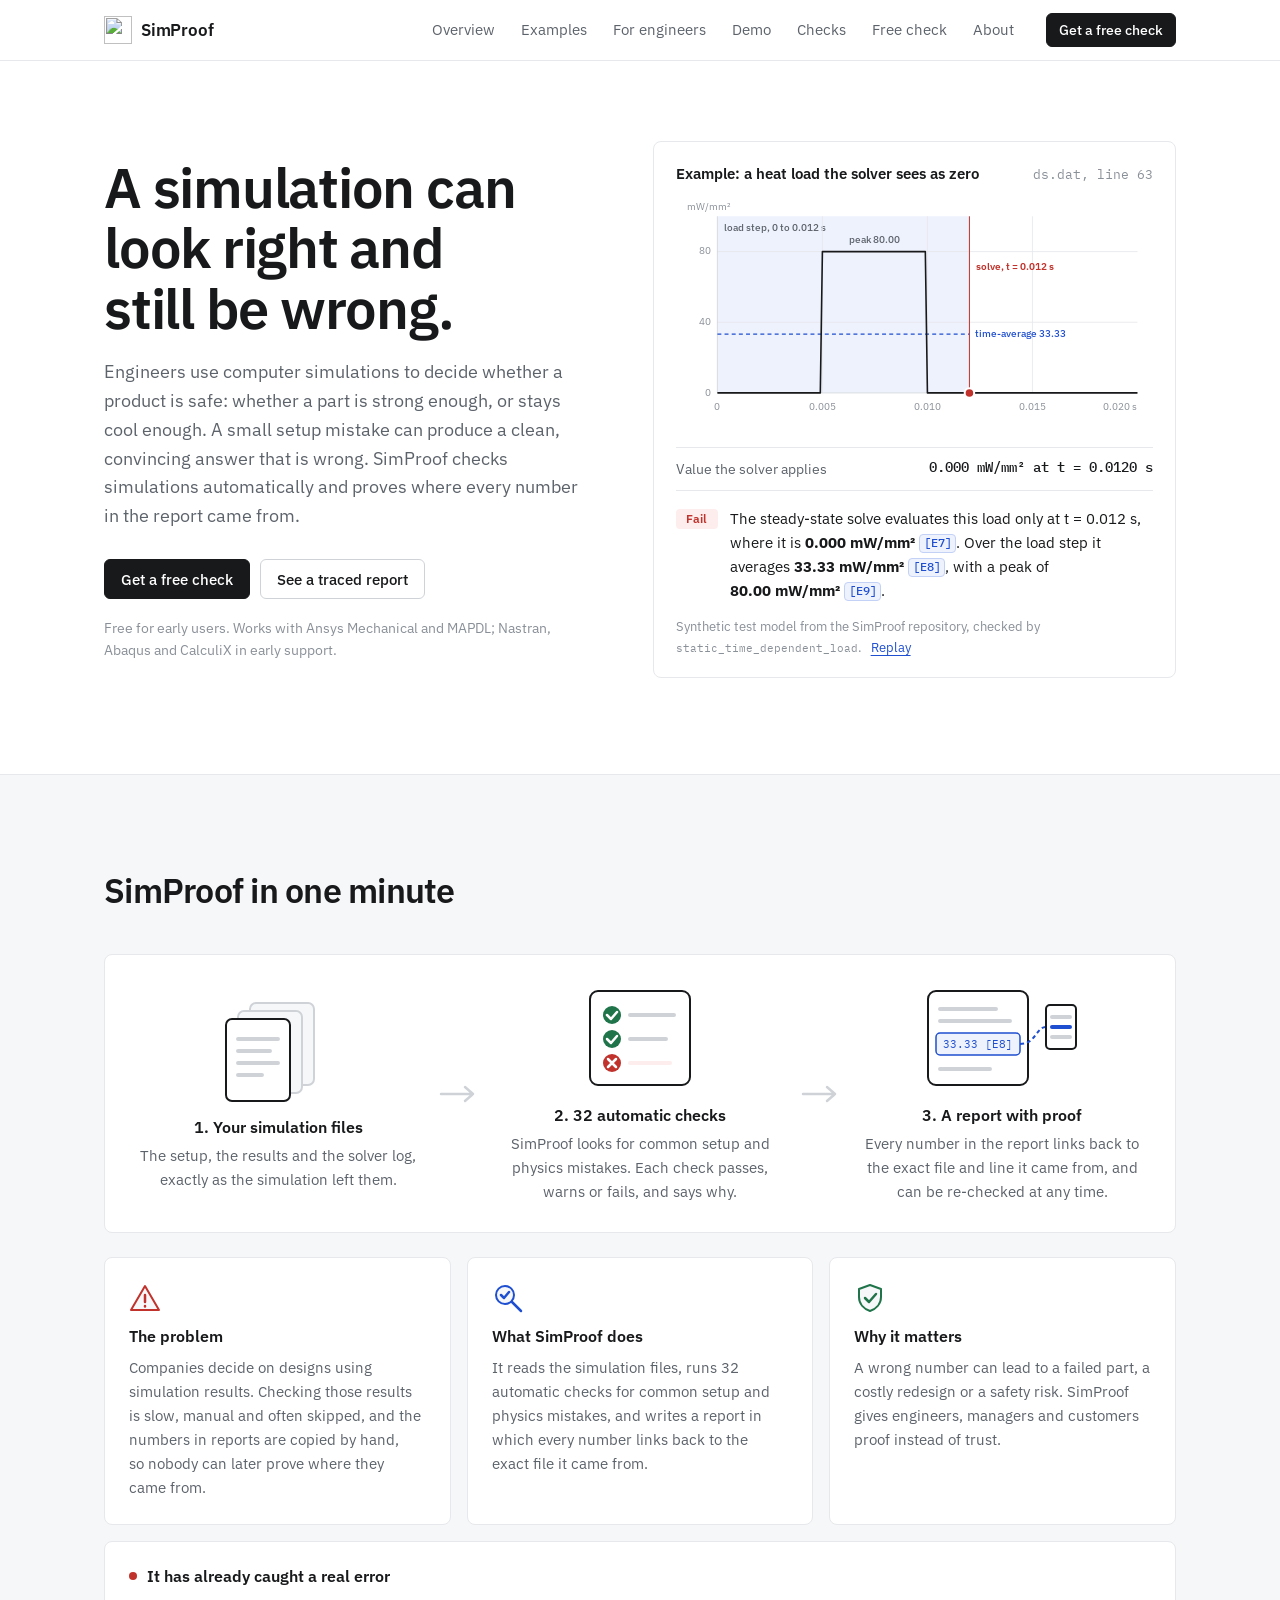
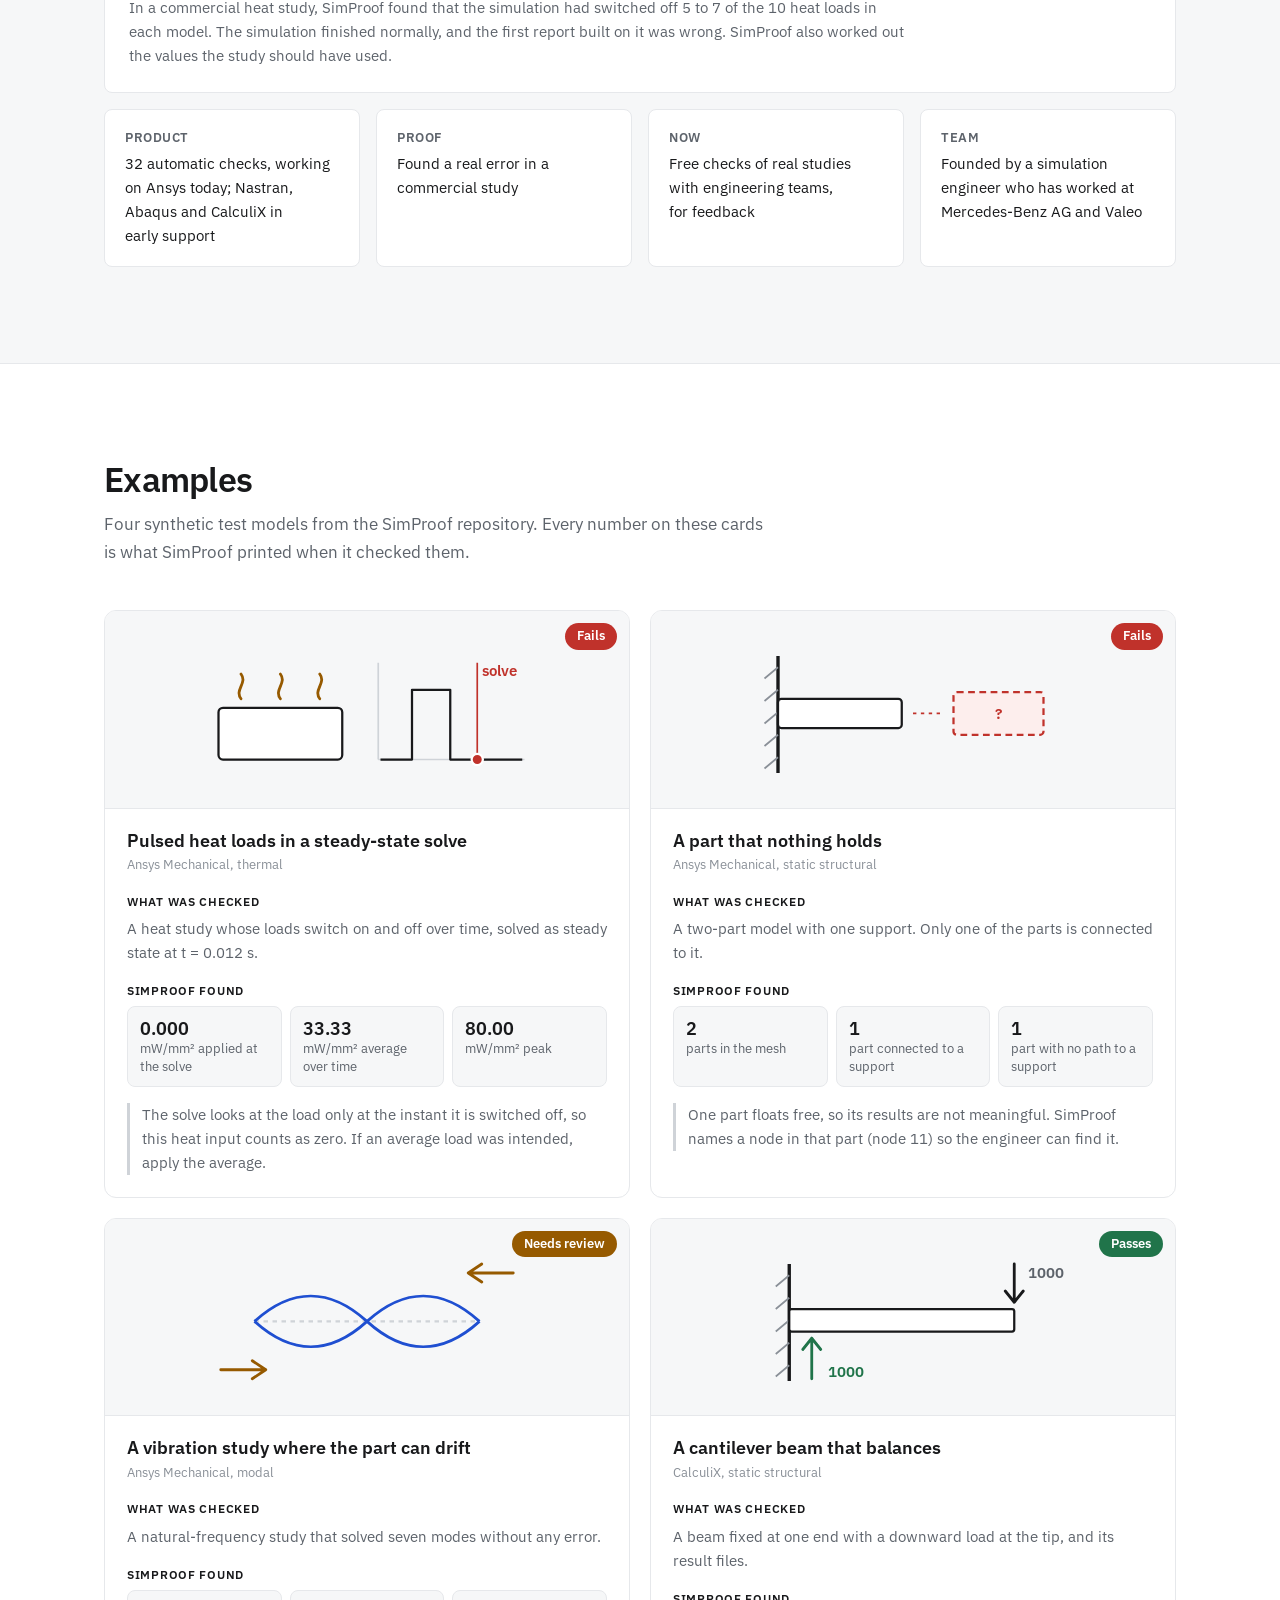
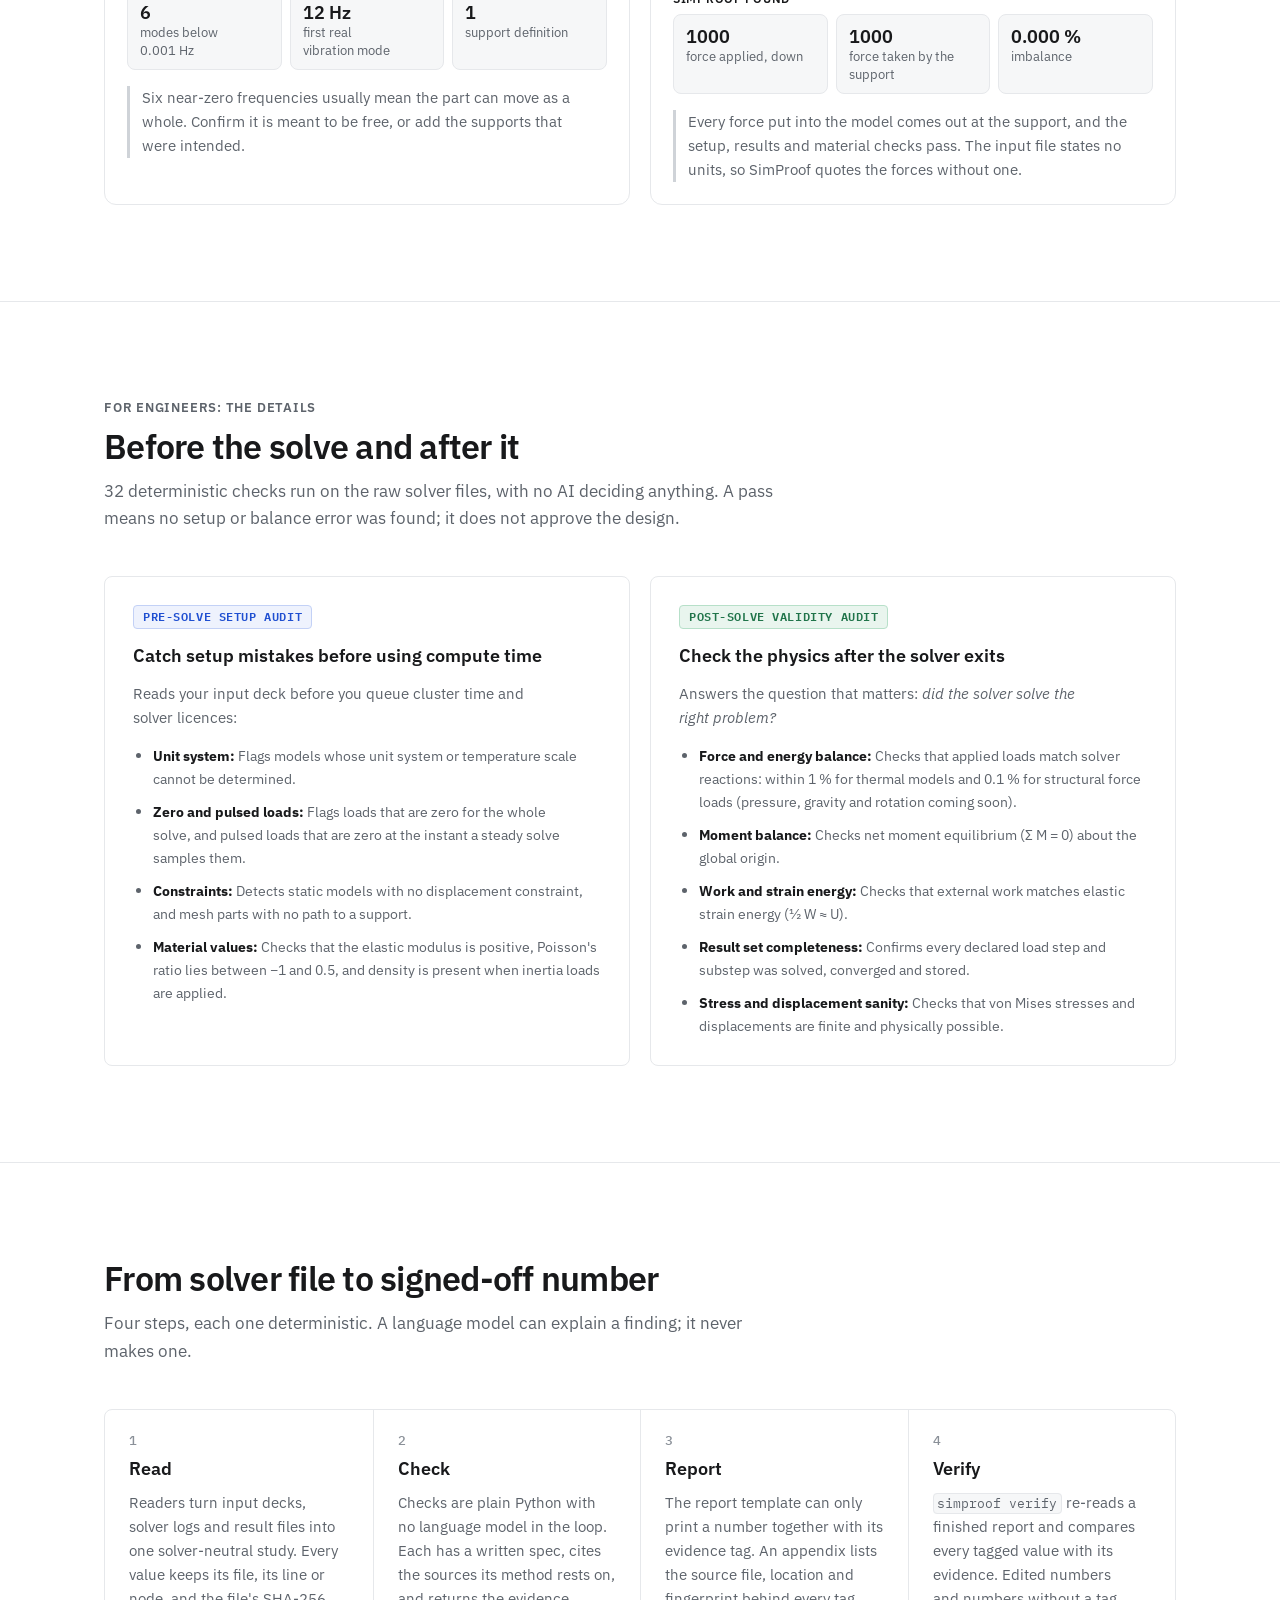
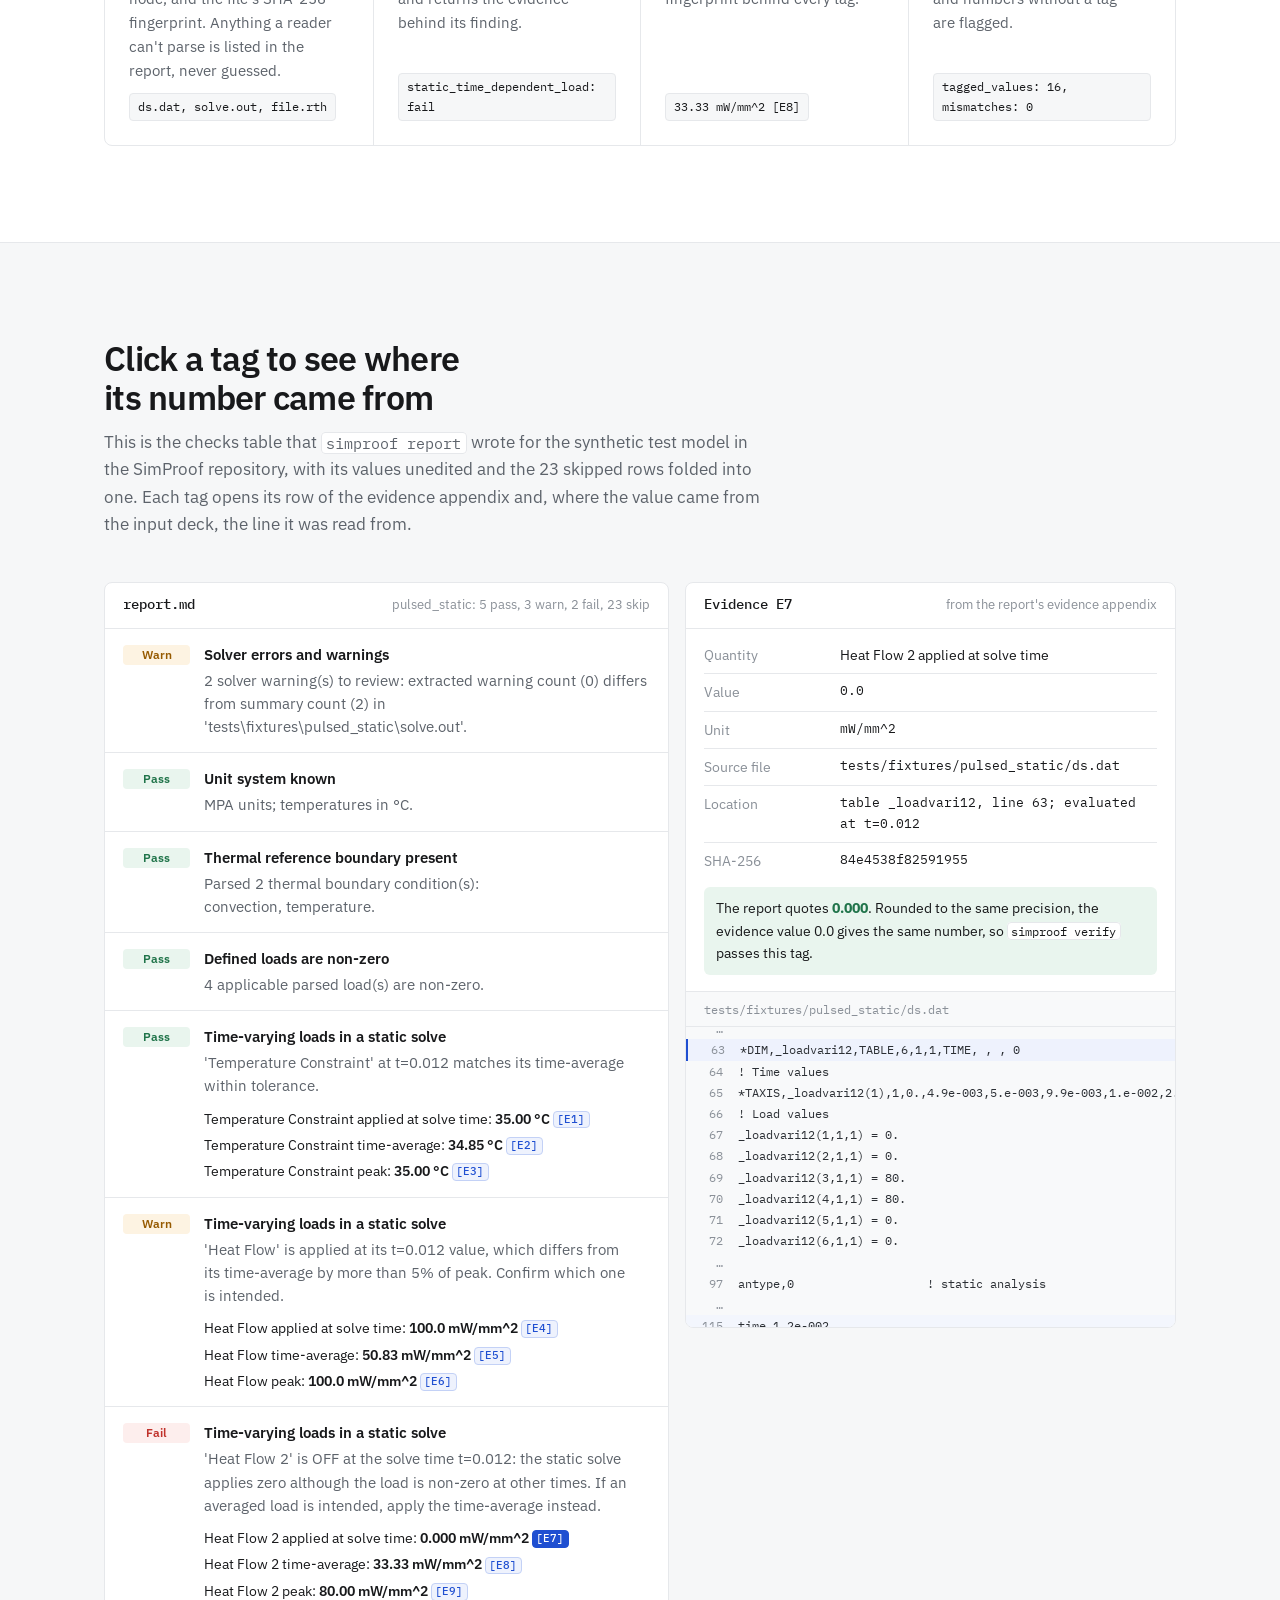
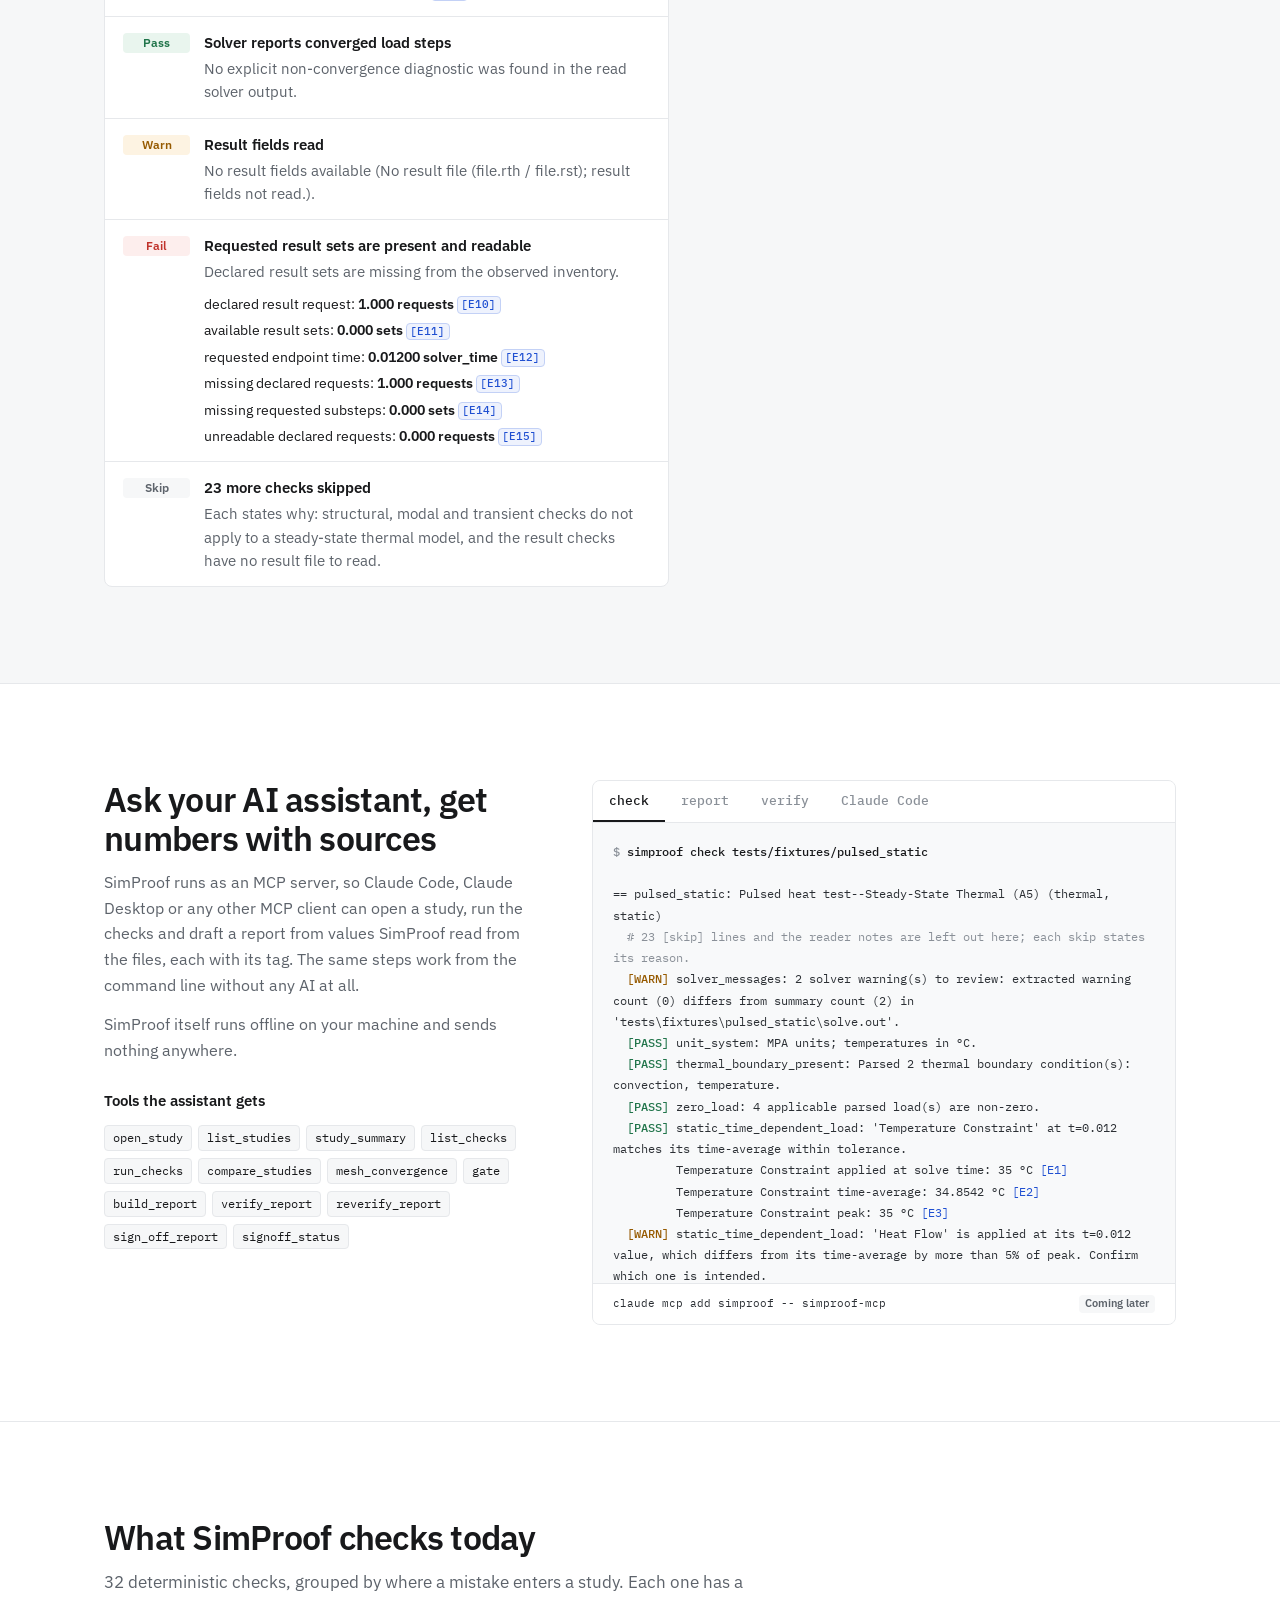
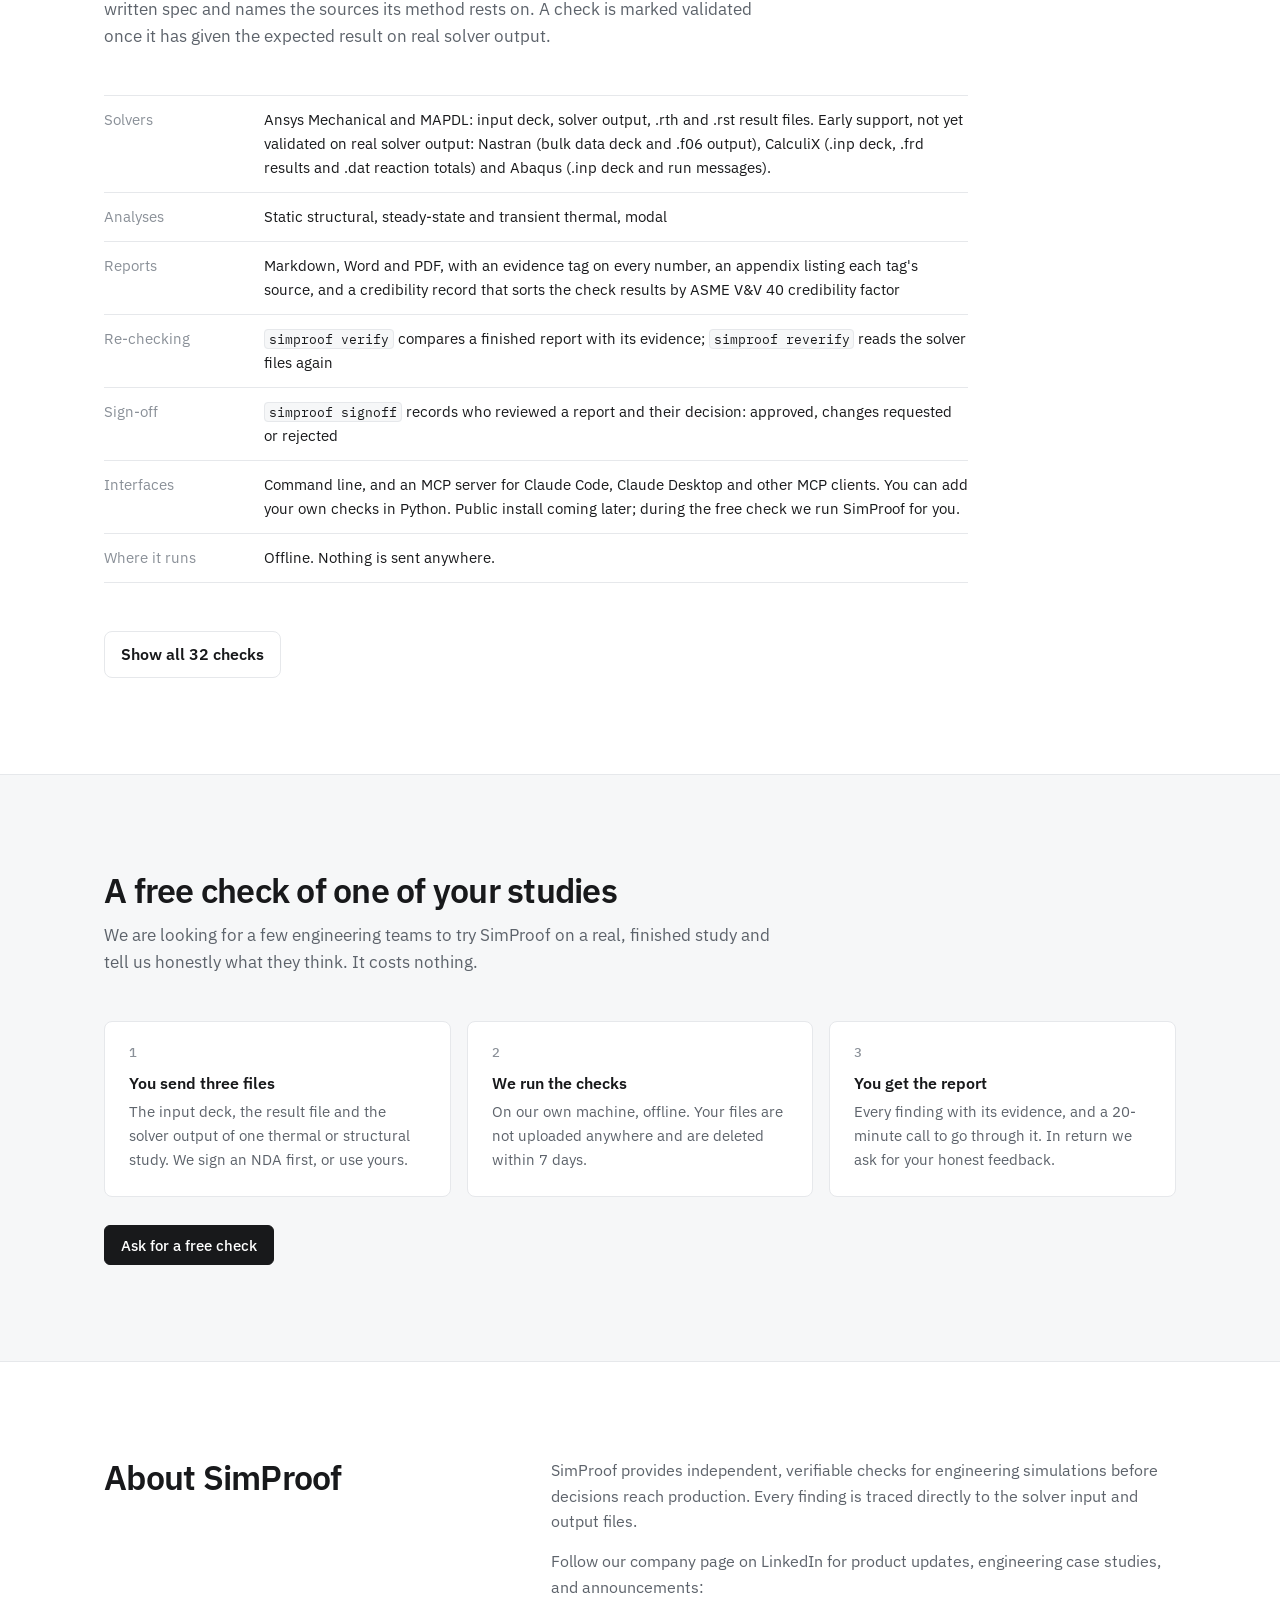
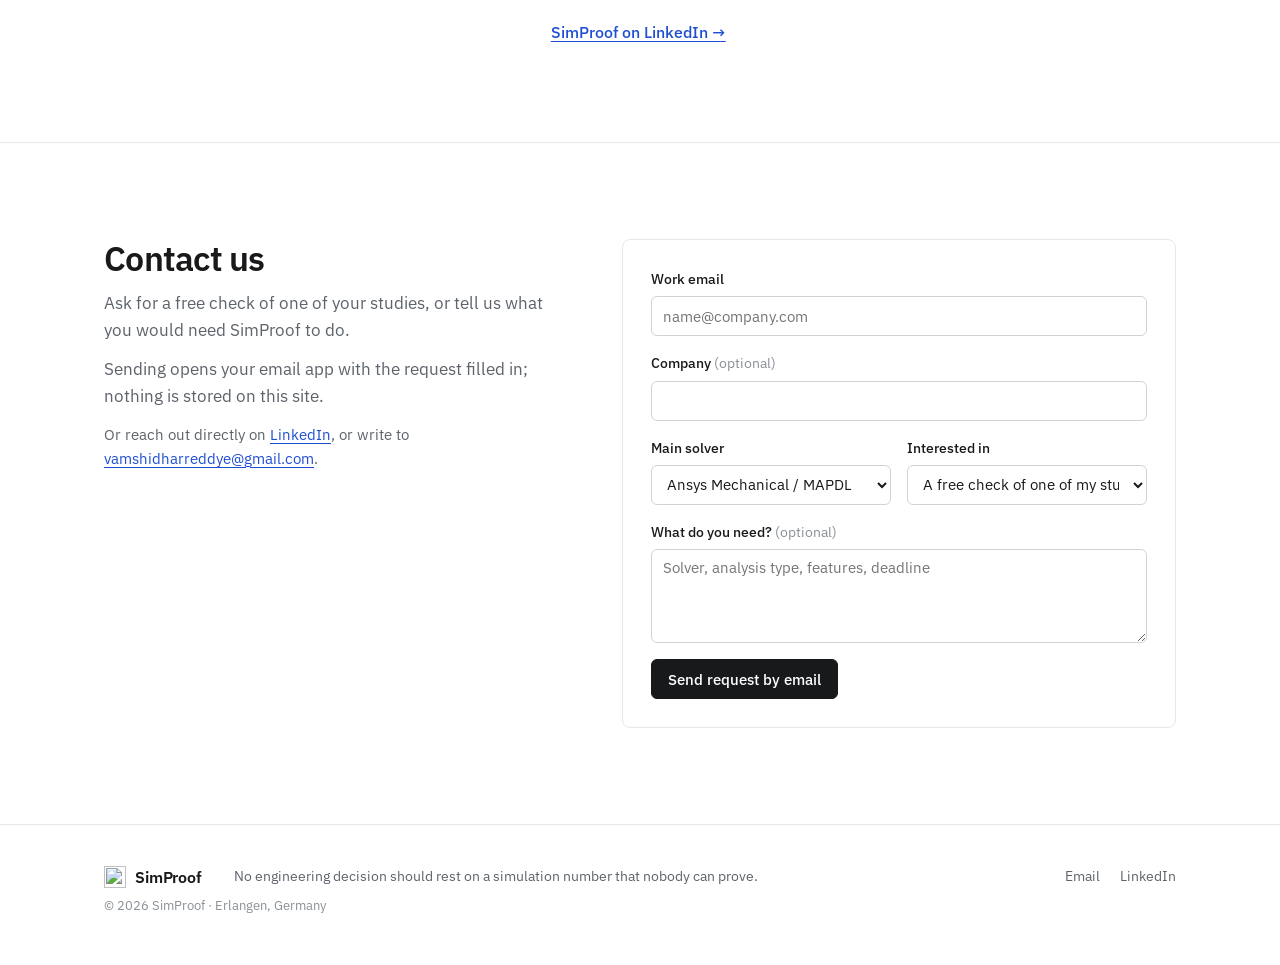
==== index.html @ 10e03b35 "feat: replace personal bio with SimProof company LinkedIn page" ====
<!DOCTYPE html>
<html lang="en">
<head>
  <meta charset="UTF-8">
  <meta name="viewport" content="width=device-width, initial-scale=1.0">
  <title>SimProof | Simulation reports, with proof</title>
  <meta name="description" content="SimProof checks engineering simulation files before their numbers reach a report, and traces every reported value to the file and line it came from.">
  <meta name="color-scheme" content="light">
  <link rel="icon" href="./favicon.svg" type="image/svg+xml">

  <meta property="og:title" content="SimProof | Simulation reports, with proof">
  <meta property="og:description" content="No engineering decision should rest on a simulation number that nobody can prove.">
  <meta property="og:type" content="website">

  <link rel="preconnect" href="https://fonts.googleapis.com">
  <link rel="preconnect" href="https://fonts.gstatic.com" crossorigin>
  <link href="https://fonts.googleapis.com/css2?family=IBM+Plex+Mono:wght@400;500&family=IBM+Plex+Sans:wght@400;500;600&display=swap" rel="stylesheet">
  <link rel="stylesheet" href="./styles.css?v=6">
</head>
<body>
  <a class="skip-link" href="#main">Skip to content</a>

  <header class="masthead">
    <div class="wrap masthead-row">
      <a href="#top" class="wordmark" aria-label="SimProof home">
        <img src="./favicon.svg" alt="" width="28" height="28">
        <span>SimProof</span>
      </a>
      <nav class="primary-nav" aria-label="Main">
        <a href="#why">Overview</a>
        <a href="#examples">Examples</a>
        <a href="#what">For engineers</a>
        <a href="#demo">Demo</a>
        <a href="#available">Checks</a>
        <a href="#pilot">Free check</a>
        <a href="#about">About</a>
      </nav>
      <a href="#pilot" class="button button-primary button-small">Get a free check</a>
    </div>
  </header>

  <main id="main">

    <!-- Hero: the pulsed load from the repo's test model, and the instant the solver actually sees -->
    <section class="hero" id="top">
      <div class="wrap hero-grid">
        <div class="hero-copy">
          <h1>A simulation can look right and still be wrong.</h1>
          <p class="lede">
            Engineers use computer simulations to decide whether a product is safe: whether a part is strong
            enough, or stays cool enough. A small setup mistake can produce a clean, convincing answer that is
            wrong. SimProof checks simulations automatically and proves where every number in the report came from.
          </p>
          <div class="actions">
            <a href="#pilot" class="button button-primary">Get a free check</a>
            <a href="#demo" class="button">See a traced report</a>
          </div>
          <p class="hero-note">Free for early users. Works with Ansys Mechanical and MAPDL; Nastran, Abaqus and CalculiX in early support.</p>
        </div>

        <figure class="scope" aria-labelledby="scope-title">
          <div class="scope-head">
            <span id="scope-title" class="scope-title">Example: a heat load the solver sees as zero</span>
            <span class="scope-source">ds.dat, line 63</span>
          </div>

          <svg class="scope-plot" viewBox="0 0 600 300" role="img"
               aria-label="Load table for Heat Flow 2: zero until 0.005 s, 80 mW/mm² until 0.010 s, then zero. The static solve evaluates it at 0.012 s, where it is zero.">
            <rect class="plot-window" x="52" y="28" width="316.8" height="222"/>
            <text class="plot-label plot-label-minor" x="60" y="46">load step, 0 to 0.012 s</text>

            <g class="plot-grid">
              <line x1="52" y1="72.4" x2="580" y2="72.4"/>
              <line x1="52" y1="161.2" x2="580" y2="161.2"/>
              <line x1="184" y1="28" x2="184" y2="250"/>
              <line x1="316" y1="28" x2="316" y2="250"/>
              <line x1="448" y1="28" x2="448" y2="250"/>
            </g>
            <line class="plot-axis" x1="52" y1="250" x2="580" y2="250"/>
            <line class="plot-axis" x1="52" y1="28" x2="52" y2="250"/>

            <g class="plot-ticks">
              <text x="44" y="254" text-anchor="end">0</text>
              <text x="44" y="165" text-anchor="end">40</text>
              <text x="44" y="76" text-anchor="end">80</text>
              <text x="52" y="272" text-anchor="middle">0</text>
              <text x="184" y="272" text-anchor="middle">0.005</text>
              <text x="316" y="272" text-anchor="middle">0.010</text>
              <text x="448" y="272" text-anchor="middle">0.015</text>
              <text x="580" y="272" text-anchor="end">0.020 s</text>
            </g>
            <text class="plot-ticks plot-label-minor" x="14" y="20">mW/mm²</text>

            <line class="plot-mean" x1="52" y1="176" x2="368.8" y2="176"/>
            <text class="plot-label plot-label-mean" x="376" y="180">time-average 33.33</text>

            <polyline class="plot-curve" points="52,250 181.36,250 184,72.4 313.36,72.4 316,250 580,250"/>
            <text class="plot-label plot-label-minor" x="249" y="62" text-anchor="middle">peak 80.00</text>

            <g class="plot-cursor" id="scope-cursor" transform="translate(368.8 0)">
              <line x1="0" y1="28" x2="0" y2="250"/>
              <text id="scope-cursor-label" x="8" y="96">solve, t = 0.012 s</text>
            </g>
            <circle class="plot-dot" id="scope-dot" cx="368.8" cy="250" r="6"/>
          </svg>

          <p class="scope-readout" aria-live="off">
            <span>Value the solver applies</span>
            <output id="scope-readout">0.000 mW/mm² at t = 0.0120 s</output>
          </p>

          <div class="scope-verdict" id="scope-verdict">
            <span class="chip chip-fail">Fail</span>
            <p>
              The steady-state solve evaluates this load only at t&nbsp;=&nbsp;0.012&nbsp;s, where it is
              <strong>0.000&nbsp;mW/mm²</strong>&nbsp;<button class="tag" data-ev="E7" data-jump>[E7]</button>.
              Over the load step it averages <strong>33.33&nbsp;mW/mm²</strong>&nbsp;<button class="tag" data-ev="E8" data-jump>[E8]</button>,
              with a peak of <strong>80.00&nbsp;mW/mm²</strong>&nbsp;<button class="tag" data-ev="E9" data-jump>[E9]</button>.
            </p>
          </div>

          <figcaption class="scope-caption">
            Synthetic test model from the SimProof repository, checked by <code>static_time_dependent_load</code>.
            <button class="link-button" id="scope-replay" type="button">Replay</button>
          </figcaption>
        </figure>
      </div>
    </section>

    <!-- Plain-language overview, for anyone -->
    <section class="section section-tinted" id="why">
      <div class="wrap">
        <div class="section-head">
          <h2>SimProof in one minute</h2>
        </div>

        <ol class="flow" aria-label="How SimProof works">
          <li class="flow-step">
            <svg class="flow-art" viewBox="0 0 160 110" aria-hidden="true">
              <rect x="52" y="8" width="64" height="82" rx="6" class="fa-sheet fa-back"/>
              <rect x="40" y="16" width="64" height="82" rx="6" class="fa-sheet fa-back"/>
              <rect x="28" y="24" width="64" height="82" rx="6" class="fa-sheet"/>
              <path d="M40 44h40M40 56h32M40 68h40M40 80h24" class="fa-lines"/>
            </svg>
            <h3>1. Your simulation files</h3>
            <p>The setup, the results and the solver log, exactly as the simulation left them.</p>
          </li>
          <li class="flow-arrow" aria-hidden="true"><svg viewBox="0 0 40 20"><path d="M2 10h32M26 3l8 7-8 7"/></svg></li>
          <li class="flow-step">
            <svg class="flow-art" viewBox="0 0 160 110" aria-hidden="true">
              <rect x="30" y="8" width="100" height="94" rx="8" class="fa-sheet"/>
              <circle cx="52" cy="32" r="9" class="fa-pass"/><path d="M47 32l4 4 6-7" class="fa-mark"/>
              <path d="M70 32h44" class="fa-lines"/>
              <circle cx="52" cy="56" r="9" class="fa-pass"/><path d="M47 56l4 4 6-7" class="fa-mark"/>
              <path d="M70 56h36" class="fa-lines"/>
              <circle cx="52" cy="80" r="9" class="fa-fail"/><path d="M48 76l8 8M56 76l-8 8" class="fa-mark"/>
              <path d="M70 80h40" class="fa-lines fa-lines-fail"/>
            </svg>
            <h3>2. 32 automatic checks</h3>
            <p>SimProof looks for common setup and physics mistakes. Each check passes, warns or fails, and says why.</p>
          </li>
          <li class="flow-arrow" aria-hidden="true"><svg viewBox="0 0 40 20"><path d="M2 10h32M26 3l8 7-8 7"/></svg></li>
          <li class="flow-step">
            <svg class="flow-art" viewBox="0 0 160 110" aria-hidden="true">
              <rect x="6" y="8" width="100" height="94" rx="8" class="fa-sheet"/>
              <path d="M18 26h56M18 38h70" class="fa-lines"/>
              <rect x="14" y="50" width="84" height="22" rx="4" class="fa-tag"/>
              <text x="56" y="65" text-anchor="middle" class="fa-text">33.33 [E8]</text>
              <path d="M18 86h50" class="fa-lines"/>
              <path d="M98 61 C114 61 114 44 124 44" class="fa-link"/>
              <rect x="124" y="22" width="30" height="44" rx="4" class="fa-sheet"/>
              <path d="M130 34h18" class="fa-lines"/>
              <path d="M130 44h18" class="fa-cited"/>
              <path d="M130 54h18" class="fa-lines"/>
            </svg>
            <h3>3. A report with proof</h3>
            <p>Every number in the report links back to the exact file and line it came from, and can be re-checked at any time.</p>
          </li>
        </ol>

        <div class="problem-grid">
          <div class="problem">
            <svg class="card-icon icon-fail" viewBox="0 0 32 32" aria-hidden="true"><path d="M16 4 30 28H2Z"/><path d="M16 13v7M16 24v.5" class="ci-mark"/></svg>
            <h3>The problem</h3>
            <p>
              Companies decide on designs using simulation results. Checking those results is slow, manual
              and often skipped, and the numbers in reports are copied by hand, so nobody can later prove
              where they came from.
            </p>
          </div>
          <div class="problem">
            <svg class="card-icon icon-proof" viewBox="0 0 32 32" aria-hidden="true"><circle cx="13" cy="13" r="9"/><path d="M20 20l9 9" class="ci-handle"/><path d="M9 13l3 3 5-6" class="ci-mark"/></svg>
            <h3>What SimProof does</h3>
            <p>
              It reads the simulation files, runs 32 automatic checks for common setup and physics mistakes,
              and writes a report in which every number links back to the exact file it came from.
            </p>
          </div>
          <div class="problem">
            <svg class="card-icon icon-pass" viewBox="0 0 32 32" aria-hidden="true"><path d="M16 3 27 7v8c0 7-5 12-11 14C10 27 5 22 5 15V7Z"/><path d="M11 16l4 4 7-8" class="ci-mark"/></svg>
            <h3>Why it matters</h3>
            <p>
              A wrong number can lead to a failed part, a costly redesign or a safety risk. SimProof gives
              engineers, managers and customers proof instead of trust.
            </p>
          </div>
        </div>

        <aside class="case-note">
          <h3>It has already caught a real error</h3>
          <p>
            In a commercial heat study, SimProof found that the simulation had switched off 5 to 7 of the
            10 heat loads in each model. The simulation finished normally, and the first report built
            on it was wrong. SimProof also worked out the values the study should have used.
          </p>
        </aside>

        <dl class="facts">
          <div><dt>Product</dt><dd>32 automatic checks, working on Ansys today; Nastran, Abaqus and CalculiX in early support</dd></div>
          <div><dt>Proof</dt><dd>Found a real error in a commercial study</dd></div>
          <div><dt>Now</dt><dd>Free checks of real studies with engineering teams, for feedback</dd></div>
          <div><dt>Team</dt><dd>Founded by a simulation engineer who has worked at Mercedes-Benz AG and Valeo</dd></div>
        </dl>
      </div>
    </section>

    <!-- Examples: real SimProof output on synthetic test models -->
    <section class="section" id="examples">
      <div class="wrap">
        <div class="section-head">
          <h2>Examples</h2>
          <p>
            Four synthetic test models from the SimProof repository. Every number on these cards is what
            SimProof printed when it checked them.
          </p>
        </div>

        <div class="example-grid">

          <article class="example">
            <div class="example-art">
              <span class="example-badge badge-fail">Fails</span>
              <svg viewBox="0 0 320 150" aria-hidden="true">
                <rect x="28" y="70" width="110" height="46" rx="4" class="ex-part"/>
                <path d="M48 40c6 8-6 14 0 22M83 40c6 8-6 14 0 22M118 40c6 8-6 14 0 22" class="ex-heat"/>
                <path d="M170 116h130M170 116V30" class="ex-axis"/>
                <path d="M172 116h28v-62h34v62h64" class="ex-curve"/>
                <path d="M258 30v86" class="ex-cursor"/>
                <circle cx="258" cy="116" r="5" class="ex-dot"/>
                <text x="262" y="42" class="ex-label ex-label-fail">solve</text>
              </svg>
            </div>
            <div class="example-body">
              <h3>Pulsed heat loads in a steady-state solve</h3>
              <p class="example-kicker">Ansys Mechanical, thermal</p>
              <h4>What was checked</h4>
              <p>A heat study whose loads switch on and off over time, solved as steady state at t&nbsp;=&nbsp;0.012&nbsp;s.</p>
              <h4>SimProof found</h4>
              <dl class="metrics">
                <div><dt>0.000</dt><dd>mW/mm² applied at the solve</dd></div>
                <div><dt>33.33</dt><dd>mW/mm² average over time</dd></div>
                <div><dt>80.00</dt><dd>mW/mm² peak</dd></div>
              </dl>
              <p class="example-verdict">
                The solve looks at the load only at the instant it is switched off, so this heat input counts
                as zero. If an average load was intended, apply the average.
              </p>
            </div>
          </article>

          <article class="example">
            <div class="example-art">
              <span class="example-badge badge-fail">Fails</span>
              <svg viewBox="0 0 320 150" aria-hidden="true">
                <path d="M40 24v104" class="ex-wall"/>
                <path d="M40 34l-12 10M40 54l-12 10M40 74l-12 10M40 94l-12 10M40 114l-12 10" class="ex-hatch"/>
                <rect x="40" y="62" width="110" height="26" rx="3" class="ex-part"/>
                <rect x="196" y="56" width="80" height="38" rx="3" class="ex-part ex-part-fail"/>
                <text x="236" y="80" text-anchor="middle" class="ex-label ex-label-fail">?</text>
                <path d="M160 75h28" class="ex-gap"/>
              </svg>
            </div>
            <div class="example-body">
              <h3>A part that nothing holds</h3>
              <p class="example-kicker">Ansys Mechanical, static structural</p>
              <h4>What was checked</h4>
              <p>A two-part model with one support. Only one of the parts is connected to it.</p>
              <h4>SimProof found</h4>
              <dl class="metrics">
                <div><dt>2</dt><dd>parts in the mesh</dd></div>
                <div><dt>1</dt><dd>part connected to a support</dd></div>
                <div><dt>1</dt><dd>part with no path to a support</dd></div>
              </dl>
              <p class="example-verdict">
                One part floats free, so its results are not meaningful. SimProof names a node in that part
                (node&nbsp;11) so the engineer can find it.
              </p>
            </div>
          </article>

          <article class="example">
            <div class="example-art">
              <span class="example-badge badge-warn">Needs review</span>
              <svg viewBox="0 0 320 150" aria-hidden="true">
                <path d="M60 75h200" class="ex-beam"/>
                <path d="M60 75c33-30 67-30 100 0s67 30 100 0" class="ex-mode"/>
                <path d="M60 75c33 30 67 30 100 0s67-30 100 0" class="ex-mode"/>
                <path d="M30 118h40M58 110l12 8-12 8" class="ex-drift"/>
                <path d="M290 32h-40M262 24l-12 8 12 8" class="ex-drift"/>
              </svg>
            </div>
            <div class="example-body">
              <h3>A vibration study where the part can drift</h3>
              <p class="example-kicker">Ansys Mechanical, modal</p>
              <h4>What was checked</h4>
              <p>A natural-frequency study that solved seven modes without any error.</p>
              <h4>SimProof found</h4>
              <dl class="metrics">
                <div><dt>6</dt><dd>modes below 0.001&nbsp;Hz</dd></div>
                <div><dt>12&nbsp;Hz</dt><dd>first real vibration mode</dd></div>
                <div><dt>1</dt><dd>support definition</dd></div>
              </dl>
              <p class="example-verdict">
                Six near-zero frequencies usually mean the part can move as a whole. Confirm it is meant to
                be free, or add the supports that were intended.
              </p>
            </div>
          </article>

          <article class="example">
            <div class="example-art">
              <span class="example-badge badge-pass">Passes</span>
              <svg viewBox="0 0 320 150" aria-hidden="true">
                <path d="M50 24v104" class="ex-wall"/>
                <path d="M50 34l-12 10M50 54l-12 10M50 74l-12 10M50 94l-12 10M50 114l-12 10" class="ex-hatch"/>
                <rect x="50" y="64" width="200" height="20" rx="2" class="ex-part"/>
                <path d="M250 24v34M242 48l8 10 8-10" class="ex-force"/>
                <path d="M70 126v-36M62 100l8-10 8 10" class="ex-react"/>
                <text x="262" y="36" class="ex-label">1000</text>
                <text x="84" y="124" class="ex-label ex-label-pass">1000</text>
              </svg>
            </div>
            <div class="example-body">
              <h3>A cantilever beam that balances</h3>
              <p class="example-kicker">CalculiX, static structural</p>
              <h4>What was checked</h4>
              <p>A beam fixed at one end with a downward load at the tip, and its result files.</p>
              <h4>SimProof found</h4>
              <dl class="metrics">
                <div><dt>1000</dt><dd>force applied, down</dd></div>
                <div><dt>1000</dt><dd>force taken by the support</dd></div>
                <div><dt>0.000&nbsp;%</dt><dd>imbalance</dd></div>
              </dl>
              <p class="example-verdict">
                Every force put into the model comes out at the support, and the setup, results and material
                checks pass. The input file states no units, so SimProof quotes the forces without one.
              </p>
            </div>
          </article>

        </div>
      </div>
    </section>

    <!-- What it does: Pre-Solve vs Post-Solve -->
    <section class="section" id="what">
      <div class="wrap">
        <div class="section-head">
          <p class="eyebrow">For engineers: the details</p>
          <h2>Before the solve and after it</h2>
          <p>
            32 deterministic checks run on the raw solver files, with no AI deciding anything. A pass means no
            setup or balance error was found; it does not approve the design.
          </p>
        </div>

        <div class="audit-grid">
          <div class="audit-card">
            <span class="audit-card-badge">Pre-Solve Setup Audit</span>
            <h3>Catch setup mistakes before using compute time</h3>
            <p>Reads your input deck before you queue cluster time and solver licences:</p>
            <ul class="audit-list">
              <li><strong>Unit system:</strong> Flags models whose unit system or temperature scale cannot be determined.</li>
              <li><strong>Zero and pulsed loads:</strong> Flags loads that are zero for the whole solve, and pulsed loads that are zero at the instant a steady solve samples them.</li>
              <li><strong>Constraints:</strong> Detects static models with no displacement constraint, and mesh parts with no path to a support.</li>
              <li><strong>Material values:</strong> Checks that the elastic modulus is positive, Poisson's ratio lies between &minus;1 and 0.5, and density is present when inertia loads are applied.</li>
            </ul>
          </div>

          <div class="audit-card">
            <span class="audit-card-badge post-solve">Post-Solve Validity Audit</span>
            <h3>Check the physics after the solver exits</h3>
            <p>Answers the question that matters: <em>did the solver solve the right problem?</em></p>
            <ul class="audit-list">
              <li><strong>Force and energy balance:</strong> Checks that applied loads match solver reactions: within 1&nbsp;% for thermal models and 0.1&nbsp;% for structural force loads (pressure, gravity and rotation coming soon).</li>
              <li><strong>Moment balance:</strong> Checks net moment equilibrium (&Sigma; M = 0) about the global origin.</li>
              <li><strong>Work and strain energy:</strong> Checks that external work matches elastic strain energy (&frac12; W &asymp; U).</li>
              <li><strong>Result set completeness:</strong> Confirms every declared load step and substep was solved, converged and stored.</li>
              <li><strong>Stress and displacement sanity:</strong> Checks that von Mises stresses and displacements are finite and physically possible.</li>
            </ul>
          </div>
        </div>
      </div>
    </section>

    <!-- How it works -->
    <section class="section" id="how">
      <div class="wrap">
        <div class="section-head">
          <h2>From solver file to signed-off number</h2>
          <p>Four steps, each one deterministic. A language model can explain a finding; it never makes one.</p>
        </div>

        <ol class="steps">
          <li class="step">
            <span class="step-index" aria-hidden="true">1</span>
            <h3>Read</h3>
            <p>
              Readers turn input decks, solver logs and result files into one solver-neutral study. Every
              value keeps its file, its line or node, and the file's SHA-256 fingerprint. Anything a reader
              can't parse is listed in the report, never guessed.
            </p>
            <code class="step-artifact">ds.dat, solve.out, file.rth</code>
          </li>
          <li class="step">
            <span class="step-index" aria-hidden="true">2</span>
            <h3>Check</h3>
            <p>
              Checks are plain Python with no language model in the loop. Each has a written spec, cites the
              sources its method rests on, and returns the evidence behind its finding.
            </p>
            <code class="step-artifact">static_time_dependent_load: fail</code>
          </li>
          <li class="step">
            <span class="step-index" aria-hidden="true">3</span>
            <h3>Report</h3>
            <p>
              The report template can only print a number together with its evidence tag. An appendix lists
              the source file, location and fingerprint behind every tag.
            </p>
            <code class="step-artifact">33.33 mW/mm^2 [E8]</code>
          </li>
          <li class="step">
            <span class="step-index" aria-hidden="true">4</span>
            <h3>Verify</h3>
            <p>
              <code>simproof verify</code> re-reads a finished report and compares every tagged value with its
              evidence. Edited numbers and numbers without a tag are flagged.
            </p>
            <code class="step-artifact">tagged_values: 16, mismatches: 0</code>
          </li>
        </ol>
      </div>
    </section>

    <!-- Demo -->
    <section class="section section-tinted" id="demo">
      <div class="wrap">
        <div class="section-head">
          <h2>Click a tag to see where its number came from</h2>
          <p>
            This is the checks table that <code>simproof report</code> wrote for the synthetic test model in the
            SimProof repository, with its values unedited and the 23 skipped rows folded into one. Each tag
            opens its row of the evidence appendix and, where the value came from the input deck, the line
            it was read from.
          </p>
        </div>

        <div class="demo-grid">
          <div class="pane report-pane">
            <div class="pane-head">
              <span class="pane-file">report.md</span>
              <span class="pane-meta">pulsed_static: 5 pass, 3 warn, 2 fail, 23 skip</span>
            </div>
            <ol class="findings" id="findings"></ol>
          </div>

          <div class="pane evidence-pane" id="evidence-pane" aria-live="polite">
            <div class="pane-head">
              <span class="pane-file" id="ev-heading">Evidence</span>
              <span class="pane-meta">from the report's evidence appendix</span>
            </div>
            <dl class="ev-record" id="ev-record"></dl>
            <p class="ev-verify" id="ev-verify"></p>
            <div class="deck">
              <div class="deck-head">
                <span>tests/fixtures/pulsed_static/ds.dat</span>
              </div>
              <pre class="deck-body" id="deck" tabindex="0" aria-label="Excerpt of the input deck"></pre>
            </div>
          </div>
        </div>
      </div>
    </section>

    <!-- MCP and CLI -->
    <section class="section" id="assistant">
      <div class="wrap assistant-grid">
        <div class="assistant-copy">
          <h2>Ask your AI assistant, get numbers with sources</h2>
          <p>
            SimProof runs as an MCP server, so Claude Code, Claude Desktop or any other MCP client can open a
            study, run the checks and draft a report from values SimProof read from the files, each with its
            tag. The same steps work from the command line without any AI at all.
          </p>
          <p>SimProof itself runs offline on your machine and sends nothing anywhere.</p>
          <h3 class="tool-list-title">Tools the assistant gets</h3>
          <ul class="tool-list">
            <li><code>open_study</code></li>
            <li><code>list_studies</code></li>
            <li><code>study_summary</code></li>
            <li><code>list_checks</code></li>
            <li><code>run_checks</code></li>
            <li><code>compare_studies</code></li>
            <li><code>mesh_convergence</code></li>
            <li><code>gate</code></li>
            <li><code>build_report</code></li>
            <li><code>verify_report</code></li>
            <li><code>reverify_report</code></li>
            <li><code>sign_off_report</code></li>
            <li><code>signoff_status</code></li>
          </ul>
        </div>

        <div class="terminal">
          <div class="terminal-head">
            <div class="terminal-tabs" role="tablist" aria-label="Example sessions">
              <button role="tab" id="tab-check" aria-controls="terminal-body" aria-selected="true" data-term="check">check</button>
              <button role="tab" id="tab-report" aria-controls="terminal-body" aria-selected="false" tabindex="-1" data-term="report">report</button>
              <button role="tab" id="tab-verify" aria-controls="terminal-body" aria-selected="false" tabindex="-1" data-term="verify">verify</button>
              <button role="tab" id="tab-mcp" aria-controls="terminal-body" aria-selected="false" tabindex="-1" data-term="mcp">Claude Code</button>
            </div>
          </div>
          <pre class="terminal-body" id="terminal-body" role="tabpanel" aria-labelledby="tab-check" tabindex="0"></pre>
          <div class="terminal-foot">
            <code>claude mcp add simproof -- simproof-mcp</code>
            <span class="state soon">Coming later</span>
          </div>
        </div>
      </div>
    </section>

    <!-- What works today -->
    <section class="section" id="available">
      <div class="wrap">
        <div class="section-head">
          <h2>What SimProof checks today</h2>
          <p>
            32 deterministic checks, grouped by where a mistake enters a study. Each one has a written spec
            and names the sources its method rests on. A check is marked validated once it has given the
            expected result on real solver output.
          </p>
        </div>

        <dl class="spec-sheet">
          <dt>Solvers</dt>
          <dd>Ansys Mechanical and MAPDL: input deck, solver output, .rth and .rst result files. Early support, not yet validated on real solver output: Nastran (bulk data deck and .f06 output), CalculiX (.inp deck, .frd results and .dat reaction totals) and Abaqus (.inp deck and run messages).</dd>
          <dt>Analyses</dt>
          <dd>Static structural, steady-state and transient thermal, modal</dd>
          <dt>Reports</dt>
          <dd>Markdown, Word and PDF, with an evidence tag on every number, an appendix listing each tag's source, and a credibility record that sorts the check results by ASME V&amp;V&nbsp;40 credibility factor</dd>
          <dt>Re-checking</dt>
          <dd><code>simproof verify</code> compares a finished report with its evidence; <code>simproof reverify</code> reads the solver files again</dd>
          <dt>Sign-off</dt>
          <dd><code>simproof signoff</code> records who reviewed a report and their decision: approved, changes requested or rejected</dd>
          <dt>Interfaces</dt>
          <dd>Command line, and an MCP server for Claude Code, Claude Desktop and other MCP clients. You can add your own checks in Python. Public install coming later; during the free check we run SimProof for you.</dd>
          <dt>Where it runs</dt>
          <dd>Offline. Nothing is sent anywhere.</dd>
        </dl>

        <details class="check-details">
        <summary>Show all 32 checks</summary>
        <div class="check-groups">
          <div class="check-group">
            <h3>Model setup</h3>
            <ul>
              <li>Time-varying loads in a static solve <span class="state">Validated</span></li>
              <li>Loads are non-zero <span class="state">Validated</span></li>
              <li>Material constants physically possible <span class="state">Validated</span></li>
              <li>Supports and thermal boundaries present <span class="state">Validated</span></li>
              <li>Parts connected to supports <span class="state">Validated</span></li>
              <li>Radiation uses an absolute-temperature offset <span class="state">Validated</span></li>
              <li>Unit system known</li>
              <li>Density present with inertia loads</li>
              <li>Thermal-strain inputs</li>
            </ul>
          </div>
          <div class="check-group">
            <h3>Solver run</h3>
            <ul>
              <li>Solver reported convergence <span class="state">Validated</span></li>
              <li>Requested result sets present <span class="state">Validated</span></li>
              <li>Transient time-step resolution <span class="state">Validated</span></li>
              <li>Transient initial condition <span class="state">Validated</span></li>
              <li>Solver errors and warnings</li>
              <li>Reduced-integration hourglass energy</li>
            </ul>
          </div>
          <div class="check-group">
            <h3>Physics</h3>
            <ul>
              <li>Energy and force balance (thermal; structural force loads) <span class="state">Validated</span></li>
              <li>Force balance with pressure, gravity and rotation loads <span class="state soon">Coming soon</span></li>
              <li>Moment balance <span class="state">Validated</span></li>
              <li>Strain energy against external work <span class="state">Validated</span></li>
              <li>Steady-state thermal bounds <span class="state">Validated</span></li>
              <li>Modal rigid-body modes and effective mass <span class="state">Validated</span></li>
            </ul>
          </div>
          <div class="check-group">
            <h3>Mesh and results</h3>
            <ul>
              <li>Mesh convergence (Grid Convergence Index) <span class="state">Validated</span></li>
              <li>Result files present and read</li>
              <li>Results finite and consistent <span class="state">Validated</span></li>
              <li>Temperature, stress and displacement physically possible <span class="state">Validated</span></li>
              <li>Results against your expected values and limits <span class="state">Validated</span></li>
              <li>Temperatures inside material tables</li>
            </ul>
          </div>
        </div>
        </details>
      </div>
    </section>

    <!-- Free check for early users -->
    <section class="section section-tinted" id="pilot">
      <div class="wrap">
        <div class="section-head">
          <h2>A free check of one of your studies</h2>
          <p>
            We are looking for a few engineering teams to try SimProof on a real, finished study and tell us
            honestly what they think. It costs nothing.
          </p>
        </div>

        <ol class="pilot-steps">
          <li>
            <span class="pilot-index">1</span>
            <h3>You send three files</h3>
            <p>The input deck, the result file and the solver output of one thermal or structural study. We sign an NDA first, or use yours.</p>
          </li>
          <li>
            <span class="pilot-index">2</span>
            <h3>We run the checks</h3>
            <p>On our own machine, offline. Your files are not uploaded anywhere and are deleted within 7 days.</p>
          </li>
          <li>
            <span class="pilot-index">3</span>
            <h3>You get the report</h3>
            <p>Every finding with its evidence, and a 20-minute call to go through it. In return we ask for your honest feedback.</p>
          </li>
        </ol>

        <p class="pilot-cta">
          <a href="#contact" class="button button-primary" data-interest="A free check of one of my studies">Ask for a free check</a>
        </p>
      </div>
    </section>

    <!-- About -->
    <section class="section" id="about">
      <div class="wrap about-grid">
        <h2>About SimProof</h2>
        <div class="about-copy">
          <p>
            SimProof provides independent, verifiable checks for engineering simulations before decisions reach production.
            Every finding is traced directly to the solver input and output files.
          </p>
          <p>
            Follow our company page on LinkedIn for product updates, engineering case studies, and announcements:
          </p>
          <p class="about-links">
            <a href="https://www.linkedin.com/company/simproof/" target="_blank" rel="noopener">SimProof on LinkedIn &rarr;</a>
          </p>
        </div>
      </div>
    </section>

    <!-- Contact -->
    <section class="section" id="contact">
      <div class="wrap contact-grid">
        <div class="section-head">
          <h2>Contact us</h2>
          <p>
            Ask for a free check of one of your studies, or tell us what you would need SimProof to do.
          </p>
          <p>Sending opens your email app with the request filled in; nothing is stored on this site.</p>
          <p class="contact-direct">Or reach out directly on <a href="https://www.linkedin.com/company/simproof/" target="_blank" rel="noopener">LinkedIn</a>, or write to <a href="mailto:vamshidharreddye@gmail.com">vamshidharreddye@gmail.com</a>.</p>
        </div>

        <form class="contact-form" id="contact-form" novalidate>
          <div class="field">
            <label for="f-email">Work email</label>
            <input type="email" id="f-email" name="email" autocomplete="email" required placeholder="name@company.com">
            <p class="field-error" id="f-email-error" hidden>Enter an email address so we can reply.</p>
          </div>
          <div class="field">
            <label for="f-company">Company <span class="optional">(optional)</span></label>
            <input type="text" id="f-company" name="company" autocomplete="organization">
          </div>
          <div class="field-row">
            <div class="field">
              <label for="f-solver">Main solver</label>
              <select id="f-solver" name="solver">
                <option>Ansys Mechanical / MAPDL</option>
                <option>Abaqus</option>
                <option>Nastran (MSC / Simcenter)</option>
                <option>Ansys Fluent</option>
                <option>OpenFOAM</option>
                <option>LS-DYNA</option>
                <option>AI surrogate models</option>
                <option>Other</option>
              </select>
            </div>
            <div class="field">
              <label for="f-interest">Interested in</label>
              <select id="f-interest" name="interest">
                <option>A free check of one of my studies</option>
                <option>Early access to SimProof</option>
                <option>Claude Code / MCP integration</option>
                <option>Something else</option>
              </select>
            </div>
          </div>
          <div class="field">
            <label for="f-message">What do you need? <span class="optional">(optional)</span></label>
            <textarea id="f-message" name="message" rows="4" placeholder="Solver, analysis type, features, deadline"></textarea>
          </div>
          <button type="submit" class="button button-primary">Send request by email</button>
          <p class="form-status" id="form-status" role="status"></p>
        </form>
      </div>
    </section>
  </main>

  <footer class="site-footer">
    <div class="wrap footer-row">
      <span class="wordmark wordmark-static"><img src="./favicon.svg" alt="" width="22" height="22"><span>SimProof</span></span>
      <p class="footer-line">No engineering decision should rest on a simulation number that nobody can prove.</p>
      <nav class="footer-links" aria-label="Contact">
        <a href="mailto:vamshidharreddye@gmail.com">Email</a>
        <a href="https://www.linkedin.com/company/simproof/" target="_blank" rel="noopener">LinkedIn</a>
      </nav>
      <p class="footer-small">&copy; 2026 SimProof &middot; Erlangen, Germany</p>
    </div>
  </footer>

  <script src="./app.js?v=3"></script>
</body>
</html>
---- styles.css ----
/* SimProof website. Light only: reports are read on white paper.
   Flat by design: hairline borders, no shadows, one accent colour for evidence. */

:root {
  --paper: #ffffff;
  --surface: #ffffff;
  --tint: #f6f7f8;
  --ink: #18191b;
  --graphite: #5d636b;
  --muted: #8a9098;
  --rule: #e6e8eb;
  --rule-strong: #cfd3d8;
  --proof: #1f4fd1;
  --proof-wash: #eef2fd;
  --proof-line: #c3d1f6;
  --fail: #c0322b;
  --fail-wash: #fdeeed;
  --warn: #965a00;
  --warn-wash: #fdf3e2;
  --pass: #20744a;
  --pass-wash: #e9f5ee;
  --code-bg: #f8f9fa;
  --code-ink: #2b2f34;
  --code-dim: #8a9098;

  --font-body: "IBM Plex Sans", "Segoe UI", Helvetica, Arial, sans-serif;
  --font-code: "IBM Plex Mono", Consolas, "Courier New", monospace;

  --wrap: 1120px;
  --gutter: 24px;
  --radius: 8px;
  --section-space: 96px;
}

/* ---------- Base ---------- */

*,
*::before,
*::after {
  box-sizing: border-box;
}

html {
  scroll-behavior: smooth;
  scroll-padding-top: 72px;
  -webkit-text-size-adjust: 100%;
}

body {
  margin: 0;
  background: var(--paper);
  color: var(--ink);
  font-family: var(--font-body);
  font-size: 1rem;
  line-height: 1.6;
  font-variant-numeric: tabular-nums;
  -webkit-font-smoothing: antialiased;
}

h1, h2, h3, p, ol, ul, dl, dd, figure, pre {
  margin: 0;
}

h1,
h2 {
  font-weight: 600;
  letter-spacing: -0.022em;
  text-wrap: balance;
}

p,
li,
dd {
  text-wrap: pretty;
}

h3 {
  font-size: 1rem;
  font-weight: 600;
  line-height: 1.35;
}

a {
  color: var(--proof);
  text-underline-offset: 3px;
  text-decoration-thickness: 1px;
}

code,
pre {
  font-family: var(--font-code);
  font-size: 0.86em;
}

p code,
dd code,
.case-note code {
  padding: 0.05em 0.3em;
  border: 1px solid var(--rule);
  border-radius: 4px;
  background: var(--tint);
  overflow-wrap: anywhere;
}

:focus-visible {
  outline: 2px solid var(--proof);
  outline-offset: 2px;
  border-radius: 2px;
}

.wrap {
  width: 100%;
  max-width: var(--wrap);
  margin: 0 auto;
  padding: 0 var(--gutter);
}

.skip-link {
  position: absolute;
  left: 12px;
  top: -48px;
  padding: 8px 12px;
  background: var(--ink);
  color: #fff;
  z-index: 200;
}

.skip-link:focus {
  top: 12px;
}

/* ---------- Buttons, tags, chips ---------- */

.button {
  display: inline-flex;
  align-items: center;
  justify-content: center;
  min-height: 40px;
  padding: 0 16px;
  border: 1px solid var(--rule-strong);
  border-radius: 6px;
  background: var(--surface);
  color: var(--ink);
  font: 500 0.9375rem/1 var(--font-body);
  text-decoration: none;
  cursor: pointer;
  transition: background-color 0.15s ease, border-color 0.15s ease;
}

.button:hover {
  background: var(--tint);
}

.button-primary {
  background: var(--ink);
  border-color: var(--ink);
  color: #fff;
}

.button-primary:hover {
  background: #2e3136;
  border-color: #2e3136;
}

.button-small {
  min-height: 34px;
  padding: 0 12px;
  font-size: 0.875rem;
}

.link-button {
  padding: 0;
  border: 0;
  background: none;
  color: var(--proof);
  font: inherit;
  text-decoration: underline;
  text-underline-offset: 3px;
  cursor: pointer;
}

/* Evidence tags: the same [E#] tokens SimProof prints in its reports */
.tag {
  display: inline-block;
  padding: 0 0.3em;
  border: 1px solid var(--proof-line);
  border-radius: 4px;
  background: var(--proof-wash);
  color: var(--proof);
  font: 500 0.78em/1.45 var(--font-code);
  vertical-align: 0.08em;
  cursor: pointer;
  transition: background-color 0.12s ease;
}

.tag:hover {
  background: var(--proof-line);
}

.tag[aria-pressed="true"] {
  background: var(--proof);
  border-color: var(--proof);
  color: #fff;
}

.chip {
  display: inline-block;
  min-width: 3.4em;
  padding: 0 8px;
  border-radius: 4px;
  font-size: 0.78rem;
  font-weight: 600;
  line-height: 1.6;
  text-align: center;
}

.chip-fail { background: var(--fail-wash); color: var(--fail); }
.chip-warn { background: var(--warn-wash); color: var(--warn); }
.chip-pass { background: var(--pass-wash); color: var(--pass); }
.chip-skip { background: var(--tint); color: var(--graphite); }

/* ---------- Masthead ---------- */

.masthead {
  position: sticky;
  top: 0;
  z-index: 100;
  background: rgba(255, 255, 255, 0.92);
  backdrop-filter: blur(8px);
  -webkit-backdrop-filter: blur(8px);
  border-bottom: 1px solid var(--rule);
}

.masthead-row {
  display: flex;
  align-items: center;
  gap: 32px;
  height: 60px;
}

.wordmark {
  display: inline-flex;
  align-items: center;
  gap: 9px;
  color: var(--ink);
  font: 600 1.0625rem/1 var(--font-body);
  letter-spacing: -0.01em;
  text-decoration: none;
}

.primary-nav {
  display: flex;
  gap: 26px;
  margin-left: auto;
}

.primary-nav a {
  color: var(--graphite);
  font-size: 0.9375rem;
  text-decoration: none;
}

.primary-nav a:hover {
  color: var(--ink);
}

/* ---------- Hero ---------- */

.hero {
  padding: 80px 0 96px;
}

.hero-grid {
  display: grid;
  grid-template-columns: minmax(0, 1fr) minmax(0, 1.08fr);
  gap: 64px;
  align-items: center;
}

.hero h1 {
  font-size: clamp(2.25rem, 4.6vw, 3.5rem);
  line-height: 1.08;
  margin-bottom: 20px;
}

.lede {
  max-width: 32em;
  color: var(--graphite);
  font-size: 1.125rem;
  line-height: 1.6;
}

.actions {
  display: flex;
  flex-wrap: wrap;
  gap: 10px;
  margin-top: 28px;
}

.hero-note {
  margin-top: 18px;
  color: var(--muted);
  font-size: 0.875rem;
}

/* The scope: a plot of the load table with the solve instant marked */
.scope {
  background: var(--surface);
  border: 1px solid var(--rule);
  border-radius: var(--radius);
  padding: 20px 22px 18px;
}

.scope-head {
  display: flex;
  justify-content: space-between;
  align-items: baseline;
  gap: 12px;
  flex-wrap: wrap;
  margin-bottom: 8px;
}

.scope-title {
  font-weight: 600;
  font-size: 0.9375rem;
}

.scope-source {
  color: var(--muted);
  font: 0.8125rem var(--font-code);
}

.scope-plot {
  display: block;
  width: 100%;
  height: auto;
  overflow: visible;
}

.plot-window { fill: var(--proof-wash); }
.plot-grid line { stroke: var(--rule); stroke-width: 1; }
.plot-axis { stroke: var(--rule-strong); stroke-width: 1; }

.plot-ticks,
.plot-ticks text {
  fill: var(--muted);
  font: 12px var(--font-body);
}

.plot-label {
  fill: var(--graphite);
  font: 500 12px var(--font-body);
}

.plot-label-mean { fill: var(--proof); }

.plot-mean {
  stroke: var(--proof);
  stroke-width: 1.5;
  stroke-dasharray: 5 4;
}

.plot-curve {
  fill: none;
  stroke: var(--ink);
  stroke-width: 2;
  stroke-linejoin: round;
}

.plot-cursor line {
  stroke: var(--fail);
  stroke-width: 1.25;
}

.plot-cursor text {
  fill: var(--fail);
  font: 600 12px var(--font-body);
}

.plot-dot {
  fill: var(--fail);
  stroke: var(--surface);
  stroke-width: 2.5;
}

.plot-dot.is-landed {
  animation: dot-land 0.9s ease-out 1;
}

@keyframes dot-land {
  0% { r: 6; }
  35% { r: 10; }
  100% { r: 6; }
}

.scope-readout {
  display: flex;
  justify-content: space-between;
  gap: 12px;
  flex-wrap: wrap;
  margin-top: 14px;
  padding: 10px 0;
  border-top: 1px solid var(--rule);
  border-bottom: 1px solid var(--rule);
  color: var(--graphite);
  font-size: 0.875rem;
}

.scope-readout output {
  color: var(--ink);
  font: 500 0.875rem var(--font-code);
}

.scope-verdict {
  display: grid;
  grid-template-columns: auto 1fr;
  gap: 12px;
  align-items: start;
  margin-top: 16px;
  font-size: 0.9375rem;
  transition: opacity 0.4s ease;
}

.scope-verdict .chip {
  margin-top: 2px;
}

.scope-verdict.is-waiting {
  opacity: 0;
}

.scope-caption {
  margin-top: 14px;
  color: var(--muted);
  font-size: 0.8125rem;
}

.scope-caption .link-button {
  margin-left: 6px;
}

/* ---------- Sections ---------- */

.section {
  padding: var(--section-space) 0;
  border-top: 1px solid var(--rule);
}

.section-tinted {
  background: var(--tint);
}

.section-tinted p code,
.section-tinted dd code {
  background: var(--surface);
}

.section-head {
  max-width: 42em;
  margin-bottom: 44px;
}

.section-head h2,
.assistant-copy h2,
.about-grid h2 {
  font-size: clamp(1.625rem, 2.8vw, 2.125rem);
  line-height: 1.15;
  margin-bottom: 12px;
}

.section-head p {
  color: var(--graphite);
  font-size: 1.0625rem;
}

.section-head p + p {
  margin-top: 12px;
}

/* Problem */
.problem-grid {
  display: grid;
  grid-template-columns: repeat(3, minmax(0, 1fr));
  gap: 16px;
}

.problem {
  padding: 24px;
  background: var(--surface);
  border: 1px solid var(--rule);
  border-radius: var(--radius);
}

.problem h3 {
  margin-bottom: 8px;
}

.problem p {
  color: var(--graphite);
  font-size: 0.9375rem;
}

.case-note {
  margin-top: 16px;
  padding: 24px;
  background: var(--surface);
  border: 1px solid var(--rule);
  border-radius: var(--radius);
}

.case-note h3 {
  margin-bottom: 8px;
}

.case-note h3::before {
  content: "";
  display: inline-block;
  width: 8px;
  height: 8px;
  margin-right: 10px;
  border-radius: 50%;
  background: var(--fail);
  vertical-align: 0.1em;
}

.case-note p {
  max-width: 52em;
  color: var(--graphite);
  font-size: 0.9375rem;
}

/* Plain overview: how it works, drawn */
.flow {
  list-style: none;
  display: grid;
  grid-template-columns: 1fr 40px 1fr 40px 1fr;
  align-items: center;
  gap: 12px;
  margin: 0 0 24px;
  padding: 28px 24px;
  background: var(--surface);
  border: 1px solid var(--rule);
  border-radius: var(--radius);
}

.flow-step {
  text-align: center;
}

.flow-art {
  display: block;
  width: 160px;
  max-width: 100%;
  height: auto;
  margin: 0 auto 12px;
}

.flow-step h3 {
  margin-bottom: 6px;
}

.flow-step p {
  max-width: 22em;
  margin: 0 auto;
  color: var(--graphite);
  font-size: 0.9375rem;
}

.flow-arrow svg {
  display: block;
  width: 40px;
  height: 20px;
  fill: none;
  stroke: var(--rule-strong);
  stroke-width: 2.5;
  stroke-linecap: round;
  stroke-linejoin: round;
}

.fa-sheet { fill: var(--paper); stroke: var(--ink); stroke-width: 2; }
.fa-back { fill: var(--tint); stroke: var(--rule-strong); }
.fa-lines { fill: none; stroke: var(--rule-strong); stroke-width: 4; stroke-linecap: round; }
.fa-lines-fail { stroke: var(--fail-wash); }
.fa-pass { fill: var(--pass); }
.fa-fail { fill: var(--fail); }
.fa-mark { fill: none; stroke: #fff; stroke-width: 2.5; stroke-linecap: round; stroke-linejoin: round; }
.fa-tag { fill: var(--proof-wash); stroke: var(--proof); stroke-width: 1.5; }
.fa-text { font-family: var(--font-code); font-size: 11px; fill: var(--proof); }
.fa-link { fill: none; stroke: var(--proof); stroke-width: 2; stroke-dasharray: 4 3; }
.fa-cited { fill: none; stroke: var(--proof); stroke-width: 4; stroke-linecap: round; }

@media (max-width: 860px) {
  .flow {
    grid-template-columns: 1fr;
  }

  .flow-arrow svg {
    margin: 0 auto;
    transform: rotate(90deg);
  }
}

.card-icon {
  display: block;
  width: 32px;
  height: 32px;
  margin-bottom: 12px;
  stroke-width: 2;
  stroke-linecap: round;
  stroke-linejoin: round;
}

.card-icon > :not(.ci-mark):not(.ci-handle) { fill: var(--tint); }
.card-icon .ci-mark, .card-icon .ci-handle { fill: none; stroke-width: 2.5; }
.icon-fail { stroke: var(--fail); }
.icon-fail > :first-child { fill: var(--fail-wash); }
.icon-proof { stroke: var(--proof); }
.icon-proof > :first-child { fill: var(--proof-wash); }
.icon-pass { stroke: var(--pass); }
.icon-pass > :first-child { fill: var(--pass-wash); }

/* Plain overview: key facts */
.facts {
  display: grid;
  grid-template-columns: repeat(4, minmax(0, 1fr));
  gap: 16px;
  margin-top: 16px;
}

.facts > div {
  padding: 18px 20px;
  background: var(--surface);
  border: 1px solid var(--rule);
  border-radius: var(--radius);
}

.facts dt {
  font-size: 0.8125rem;
  font-weight: 600;
  text-transform: uppercase;
  letter-spacing: 0.04em;
  color: var(--graphite);
  margin-bottom: 4px;
}

.facts dd {
  font-size: 0.9375rem;
}

.eyebrow {
  font-size: 0.8125rem;
  font-weight: 600;
  text-transform: uppercase;
  letter-spacing: 0.06em;
  margin-bottom: 8px;
}

.section-head p.eyebrow {
  font-size: 0.8125rem;
}

/* Full check list, folded */
.check-details {
  margin-top: 28px;
}

.check-details > summary {
  display: inline-block;
  cursor: pointer;
  font-weight: 600;
  padding: 10px 16px;
  border: 1px solid var(--rule);
  border-radius: var(--radius);
  background: var(--surface);
}

.check-details[open] > summary {
  margin-bottom: 20px;
}

@media (max-width: 860px) {
  .facts {
    grid-template-columns: repeat(2, minmax(0, 1fr));
  }
}

@media (max-width: 600px) {
  .facts {
    grid-template-columns: 1fr;
  }
}

/* Pre vs Post Solve Audit Grid */
.audit-grid {
  display: grid;
  grid-template-columns: repeat(2, minmax(0, 1fr));
  gap: 20px;
  margin-top: 24px;
}

.audit-card {
  padding: 28px;
  background: var(--surface);
  border: 1px solid var(--rule);
  border-radius: var(--radius);
  display: flex;
  flex-direction: column;
  gap: 14px;
}

.audit-card-badge {
  align-self: flex-start;
  font: 600 0.72rem/1 var(--font-code);
  text-transform: uppercase;
  letter-spacing: 0.05em;
  padding: 5px 9px;
  border-radius: 4px;
  background: var(--proof-wash);
  color: var(--proof);
  border: 1px solid var(--proof-line);
}

.audit-card-badge.post-solve {
  background: var(--pass-wash);
  color: var(--pass);
  border-color: #b7e0c9;
}

.audit-card h3 {
  font-size: 1.15rem;
  margin: 0;
}

.audit-card > p {
  color: var(--graphite);
  font-size: 0.9375rem;
  margin: 0;
}

.audit-list {
  margin: 0;
  padding-left: 20px;
  color: var(--graphite);
  font-size: 0.9rem;
  display: flex;
  flex-direction: column;
  gap: 10px;
}

.audit-list li strong {
  color: var(--ink);
}

/* How it works */
.steps {
  list-style: none;
  padding: 0;
  display: grid;
  grid-template-columns: repeat(4, minmax(0, 1fr));
  border: 1px solid var(--rule);
  border-radius: var(--radius);
}

.step {
  display: flex;
  flex-direction: column;
  gap: 10px;
  padding: 24px;
}

.step + .step {
  border-left: 1px solid var(--rule);
}

.step-index {
  color: var(--muted);
  font: 500 0.8125rem/1 var(--font-code);
}

.step h3 {
  font-size: 1.125rem;
}

.step p {
  color: var(--graphite);
  font-size: 0.9375rem;
  flex: 1;
}

.step-artifact {
  align-self: flex-start;
  padding: 3px 8px;
  border: 1px solid var(--rule);
  border-radius: 4px;
  background: var(--tint);
  color: var(--ink);
  font-size: 0.78rem;
  overflow-wrap: anywhere;
}

/* Demo */
.demo-grid {
  display: grid;
  grid-template-columns: minmax(0, 1.15fr) minmax(0, 1fr);
  gap: 16px;
  align-items: start;
}

.pane {
  background: var(--surface);
  border: 1px solid var(--rule);
  border-radius: var(--radius);
  overflow: hidden;
}

.evidence-pane {
  position: sticky;
  top: 80px;
}

.pane-head {
  display: flex;
  justify-content: space-between;
  align-items: baseline;
  gap: 12px;
  flex-wrap: wrap;
  padding: 12px 18px;
  border-bottom: 1px solid var(--rule);
}

.pane-file {
  font: 500 0.875rem var(--font-code);
}

.pane-meta {
  color: var(--muted);
  font-size: 0.8125rem;
}

.findings {
  list-style: none;
  padding: 0;
}

.finding {
  display: grid;
  grid-template-columns: 4.2em minmax(0, 1fr);
  gap: 14px;
  padding: 14px 18px;
  border-bottom: 1px solid var(--rule);
}

.finding:last-child {
  border-bottom: 0;
}

.finding .chip {
  align-self: start;
  margin-top: 2px;
}

.finding-title {
  font-weight: 600;
  font-size: 0.9375rem;
}

.finding-message {
  margin-top: 2px;
  color: var(--graphite);
  font-size: 0.9063rem;
}

.finding-evidence {
  list-style: none;
  padding: 0;
  margin-top: 10px;
  display: grid;
  gap: 4px;
  font-size: 0.875rem;
}

.finding-evidence .quoted {
  font-weight: 600;
}

.ev-record {
  display: grid;
  grid-template-columns: 8.5em minmax(0, 1fr);
  padding: 8px 18px;
}

.ev-record dt,
.ev-record dd {
  padding: 7px 0;
  border-bottom: 1px solid var(--rule);
  font-size: 0.875rem;
}

.ev-record dt {
  color: var(--muted);
}

.ev-record dd {
  overflow-wrap: anywhere;
}

.ev-record dd.mono {
  font: 0.8125rem/1.6 var(--font-code);
}

.ev-record dt:last-of-type,
.ev-record dd:last-of-type {
  border-bottom: 0;
}

.ev-verify {
  margin: 0 18px 16px;
  padding: 10px 12px;
  border-radius: 6px;
  background: var(--pass-wash);
  color: var(--ink);
  font-size: 0.875rem;
}

.ev-verify strong {
  color: var(--pass);
}

.deck {
  border-top: 1px solid var(--rule);
}

.deck-head {
  padding: 9px 18px;
  background: var(--code-bg);
  color: var(--code-dim);
  font: 0.78rem var(--font-code);
  border-bottom: 1px solid var(--rule);
}

.deck-body {
  max-height: 300px;
  overflow: auto;
  padding: 10px 0;
  background: var(--code-bg);
  color: var(--code-ink);
  font-size: 0.78rem;
  line-height: 1.7;
}

.deck-line {
  display: block;
  padding: 0 18px 0 0;
  white-space: pre;
}

.deck-line .ln {
  display: inline-block;
  width: 4.2em;
  padding-right: 1.2em;
  color: var(--code-dim);
  text-align: right;
  user-select: none;
}

.deck-line.is-gap {
  color: var(--code-dim);
}

.deck-line.is-cited {
  background: var(--proof-wash);
  border-left: 2px solid var(--proof);
}

.deck-line.is-related {
  background: #f3f6fd;
}

/* Assistant */
.assistant-grid {
  display: grid;
  grid-template-columns: minmax(0, 0.85fr) minmax(0, 1.15fr);
  gap: 56px;
  align-items: start;
}

.assistant-copy p {
  color: var(--graphite);
}

.assistant-copy p + p {
  margin-top: 14px;
}

.tool-list-title {
  margin-top: 28px;
  margin-bottom: 12px;
  font-size: 0.9375rem;
}

.tool-list {
  list-style: none;
  padding: 0;
  display: flex;
  flex-wrap: wrap;
  gap: 6px;
}

.tool-list code {
  display: inline-block;
  padding: 2px 8px;
  border: 1px solid var(--rule);
  border-radius: 4px;
  background: var(--tint);
  font-size: 0.78rem;
}

.terminal {
  background: var(--code-bg);
  border: 1px solid var(--rule);
  border-radius: var(--radius);
  overflow: hidden;
  color: var(--code-ink);
}

.terminal-head {
  background: var(--surface);
  border-bottom: 1px solid var(--rule);
  overflow-x: auto;
}

.terminal-tabs {
  display: flex;
}

.terminal-tabs button {
  padding: 11px 16px;
  border: 0;
  border-bottom: 2px solid transparent;
  background: none;
  color: var(--muted);
  font: 500 0.8125rem var(--font-code);
  cursor: pointer;
  white-space: nowrap;
}

.terminal-tabs button:hover {
  color: var(--ink);
}

.terminal-tabs button[aria-selected="true"] {
  color: var(--ink);
  border-bottom-color: var(--ink);
}

.terminal-body {
  min-height: 360px;
  max-height: 460px;
  overflow: auto;
  padding: 18px 20px;
  font-size: 0.78rem;
  line-height: 1.7;
  white-space: pre-wrap;
  overflow-wrap: anywhere;
}

.terminal-body .t-cmd { color: var(--ink); font-weight: 500; }
.terminal-body .t-cmd::before { content: "$ "; color: var(--muted); }
.terminal-body .t-dim { color: var(--code-dim); }
.terminal-body .t-fail { color: var(--fail); font-weight: 500; }
.terminal-body .t-warn { color: var(--warn); font-weight: 500; }
.terminal-body .t-pass { color: var(--pass); font-weight: 500; }
.terminal-body .t-tag { color: var(--proof); }

.terminal-foot {
  display: flex;
  justify-content: space-between;
  align-items: center;
  gap: 12px;
  padding: 11px 20px;
  background: var(--surface);
  border-top: 1px solid var(--rule);
  font-size: 0.8125rem;
}

.terminal-foot code {
  overflow-wrap: anywhere;
}

/* What works today */
.spec-sheet {
  display: grid;
  grid-template-columns: 10em minmax(0, 1fr);
  max-width: 54em;
  margin-bottom: 48px;
  border-top: 1px solid var(--rule);
}

.spec-sheet dt,
.spec-sheet dd {
  padding: 12px 0;
  border-bottom: 1px solid var(--rule);
  font-size: 0.9375rem;
}

.spec-sheet dt {
  color: var(--muted);
}

.check-groups {
  display: grid;
  grid-template-columns: repeat(4, minmax(0, 1fr));
  gap: 16px;
}

.check-group {
  padding: 20px;
  border: 1px solid var(--rule);
  border-radius: var(--radius);
}

.check-group h3 {
  margin-bottom: 12px;
}

.check-group ul {
  list-style: none;
  padding: 0;
  display: grid;
  gap: 9px;
}

.check-group li {
  color: var(--graphite);
  font-size: 0.875rem;
  line-height: 1.45;
}

.state {
  display: inline-block;
  margin-left: 4px;
  padding: 0 6px;
  border-radius: 4px;
  background: var(--pass-wash);
  color: var(--pass);
  font-size: 0.6875rem;
  font-weight: 600;
  line-height: 1.6;
  vertical-align: 0.1em;
  white-space: nowrap;
}

.state.soon {
  background: var(--tint);
  color: var(--graphite);
}

/* Free check */
.pilot-steps {
  list-style: none;
  padding: 0;
  display: grid;
  grid-template-columns: repeat(3, minmax(0, 1fr));
  gap: 16px;
}

.pilot-steps li {
  padding: 24px;
  background: var(--surface);
  border: 1px solid var(--rule);
  border-radius: var(--radius);
}

.pilot-index {
  display: block;
  margin-bottom: 14px;
  color: var(--muted);
  font: 500 0.8125rem/1 var(--font-code);
}

.pilot-steps h3 {
  margin-bottom: 6px;
}

.pilot-steps p {
  color: var(--graphite);
  font-size: 0.9375rem;
}

.pilot-cta {
  margin-top: 28px;
}

/* About */
.about-grid {
  display: grid;
  grid-template-columns: minmax(0, 1fr) minmax(0, 1.6fr);
  gap: 56px;
}

.about-copy {
  max-width: 40em;
  color: var(--graphite);
}

.about-copy p + p {
  margin-top: 14px;
}

.about-links {
  display: flex;
  flex-wrap: wrap;
  gap: 22px;
  margin-top: 20px !important;
  font-weight: 500;
}

/* Contact */
.contact-grid {
  display: grid;
  grid-template-columns: minmax(0, 1fr) minmax(0, 1.2fr);
  gap: 56px;
  align-items: start;
}

.contact-direct {
  font-size: 0.9375rem !important;
}

.contact-form {
  display: grid;
  gap: 16px;
  padding: 28px;
  background: var(--surface);
  border: 1px solid var(--rule);
  border-radius: var(--radius);
}

.field {
  display: grid;
  gap: 6px;
}

.field-row {
  display: grid;
  grid-template-columns: 1fr 1fr;
  gap: 16px;
}

.field label {
  font-weight: 500;
  font-size: 0.875rem;
}

.optional {
  color: var(--muted);
  font-weight: 400;
}

.field input,
.field select,
.field textarea {
  width: 100%;
  min-height: 40px;
  padding: 8px 11px;
  border: 1px solid var(--rule-strong);
  border-radius: 6px;
  background: var(--surface);
  color: var(--ink);
  font: 0.9375rem var(--font-body);
}

.field textarea {
  resize: vertical;
}

.field input:focus,
.field select:focus,
.field textarea:focus {
  outline: 2px solid var(--proof-line);
  outline-offset: 0;
  border-color: var(--proof);
}

.field input[aria-invalid="true"] {
  border-color: var(--fail);
}

.field-error {
  color: var(--fail);
  font-size: 0.875rem;
}

.contact-form .button {
  justify-self: start;
}

.form-status {
  color: var(--graphite);
  font-size: 0.875rem;
}

.form-status:empty {
  display: none;
}

/* ---------- Footer ---------- */

.site-footer {
  padding: 40px 0 48px;
  border-top: 1px solid var(--rule);
}

.footer-row {
  display: grid;
  grid-template-columns: auto minmax(0, 1fr) auto;
  gap: 8px 32px;
  align-items: center;
}

.wordmark-static {
  font-size: 1rem;
}

.footer-line {
  color: var(--graphite);
  font-size: 0.875rem;
}

.footer-links {
  display: flex;
  gap: 20px;
  font-size: 0.875rem;
}

.footer-links a {
  color: var(--graphite);
  text-decoration: none;
}

.footer-links a:hover {
  color: var(--ink);
}

.footer-small {
  grid-column: 1 / -1;
  color: var(--muted);
  font-size: 0.8125rem;
}

/* ---------- Responsive ---------- */

@media (max-width: 1020px) {
  .primary-nav {
    gap: 20px;
  }

  .hero-grid,
  .assistant-grid,
  .contact-grid {
    grid-template-columns: minmax(0, 1fr);
    gap: 48px;
  }

  .hero-copy {
    max-width: 40em;
  }

  .steps {
    grid-template-columns: repeat(2, minmax(0, 1fr));
  }

  .step:nth-child(3) {
    border-left: 0;
  }

  .step:nth-child(n + 3) {
    border-top: 1px solid var(--rule);
  }

  .demo-grid {
    grid-template-columns: minmax(0, 1fr);
  }

  .evidence-pane {
    position: static;
  }

  .check-groups {
    grid-template-columns: repeat(2, minmax(0, 1fr));
  }
}

@media (max-width: 860px) {
  :root {
    --section-space: 72px;
  }

  .primary-nav {
    display: none;
  }

  .masthead-row {
    justify-content: space-between;
  }

  .audit-grid,
  .problem-grid,
  .pilot-steps {
    grid-template-columns: minmax(0, 1fr);
  }

  .about-grid {
    grid-template-columns: minmax(0, 1fr);
    gap: 8px;
  }

  .footer-row {
    grid-template-columns: minmax(0, 1fr);
  }
}

@media (max-width: 600px) {
  :root {
    --gutter: 16px;
    --section-space: 56px;
  }

  .hero {
    padding: 40px 0 64px;
  }

  .lede {
    font-size: 1.0625rem;
  }

  .scope {
    padding: 16px 14px 14px;
  }

  .plot-ticks,
  .plot-ticks text,
  .plot-label,
  .plot-cursor text {
    font-size: 19px;
  }

  .plot-label-minor {
    display: none;
  }

  .steps,
  .check-groups {
    grid-template-columns: minmax(0, 1fr);
  }

  .step + .step {
    border-left: 0;
    border-top: 1px solid var(--rule);
  }

  .finding {
    grid-template-columns: minmax(0, 1fr);
    gap: 8px;
  }

  .finding .chip {
    justify-self: start;
  }

  .ev-record {
    grid-template-columns: minmax(0, 1fr);
  }

  .ev-record dt {
    padding-bottom: 0;
    border-bottom: 0;
  }

  .ev-record dd {
    padding-top: 2px;
  }

  .spec-sheet {
    grid-template-columns: minmax(0, 1fr);
  }

  .spec-sheet dt {
    padding-bottom: 0;
    border-bottom: 0;
  }

  .spec-sheet dd {
    padding-top: 2px;
  }

  .field-row {
    grid-template-columns: minmax(0, 1fr);
  }

  .contact-form {
    padding: 22px 18px;
  }
}

@media (prefers-reduced-motion: reduce) {
  html {
    scroll-behavior: auto;
  }

  *,
  *::before,
  *::after {
    animation: none !important;
    transition: none !important;
  }
}

/* ---------- Examples: cards with a picture, a verdict badge and key numbers ---------- */

.example-grid {
  display: grid;
  grid-template-columns: repeat(2, minmax(0, 1fr));
  gap: 20px;
}

.example {
  display: flex;
  flex-direction: column;
  overflow: hidden;
  background: var(--surface);
  border: 1px solid var(--rule);
  border-radius: 12px;
}

.example-art {
  position: relative;
  padding: 18px 18px 10px;
  background: var(--tint);
  border-bottom: 1px solid var(--rule);
}

.example-art svg {
  display: block;
  width: 100%;
  max-width: 360px;
  height: auto;
  margin: 0 auto;
}

.example-badge {
  position: absolute;
  top: 12px;
  right: 12px;
  padding: 3px 12px;
  border-radius: 999px;
  color: #fff;
  font-size: 0.8125rem;
  font-weight: 600;
}

.badge-fail { background: var(--fail); }
.badge-warn { background: var(--warn); }
.badge-pass { background: var(--pass); }

.example-body {
  display: flex;
  flex-direction: column;
  flex: 1;
  padding: 20px 22px 22px;
}

.example-body h3 {
  font-size: 1.125rem;
}

.example-kicker {
  margin-top: 2px;
  color: var(--muted);
  font-size: 0.8125rem;
}

.example-body h4 {
  margin: 16px 0 6px;
  font-size: 0.75rem;
  font-weight: 600;
  letter-spacing: 0.06em;
  text-transform: uppercase;
}

.example-body > p:not(.example-kicker):not(.example-verdict) {
  color: var(--graphite);
  font-size: 0.9375rem;
}

.metrics {
  display: grid;
  grid-template-columns: repeat(3, minmax(0, 1fr));
  gap: 8px;
}

.metrics > div {
  padding: 10px 12px;
  background: var(--tint);
  border: 1px solid var(--rule);
  border-radius: 8px;
}

.metrics dt {
  font-size: 1.125rem;
  font-weight: 600;
  line-height: 1.3;
}

.metrics dd {
  color: var(--graphite);
  font-size: 0.8125rem;
  line-height: 1.35;
}

.example-verdict {
  margin-top: 16px;
  padding-left: 12px;
  border-left: 3px solid var(--rule-strong);
  color: var(--graphite);
  font-size: 0.9375rem;
}

/* Example drawings */
.ex-part { fill: #fff; stroke: var(--ink); stroke-width: 2; }
.ex-part-fail { stroke: var(--fail); stroke-dasharray: 6 4; fill: var(--fail-wash); }
.ex-heat { fill: none; stroke: var(--warn); stroke-width: 2.5; stroke-linecap: round; }
.ex-axis { fill: none; stroke: var(--rule-strong); stroke-width: 1.5; }
.ex-curve { fill: none; stroke: var(--ink); stroke-width: 2; stroke-linejoin: round; }
.ex-cursor { stroke: var(--fail); stroke-width: 1.5; }
.ex-dot { fill: var(--fail); stroke: #fff; stroke-width: 2; }
.ex-wall { stroke: var(--ink); stroke-width: 3; }
.ex-hatch { stroke: var(--muted); stroke-width: 1.5; }
.ex-gap { stroke: var(--fail); stroke-width: 1.5; stroke-dasharray: 3 4; }
.ex-beam { stroke: var(--rule-strong); stroke-width: 2; stroke-dasharray: 4 4; }
.ex-mode { fill: none; stroke: var(--proof); stroke-width: 2.5; }
.ex-drift { fill: none; stroke: var(--warn); stroke-width: 2.5; stroke-linecap: round; stroke-linejoin: round; }
.ex-force { fill: none; stroke: var(--ink); stroke-width: 2.5; stroke-linecap: round; stroke-linejoin: round; }
.ex-react { fill: none; stroke: var(--pass); stroke-width: 2.5; stroke-linecap: round; stroke-linejoin: round; }
.ex-label { fill: var(--graphite); font: 600 13px var(--font-body); }
.ex-label-fail { fill: var(--fail); }
.ex-label-pass { fill: var(--pass); }

@media (max-width: 860px) {
  .example-grid {
    grid-template-columns: 1fr;
  }
}

@media (max-width: 420px) {
  .metrics {
    grid-template-columns: 1fr;
  }
}
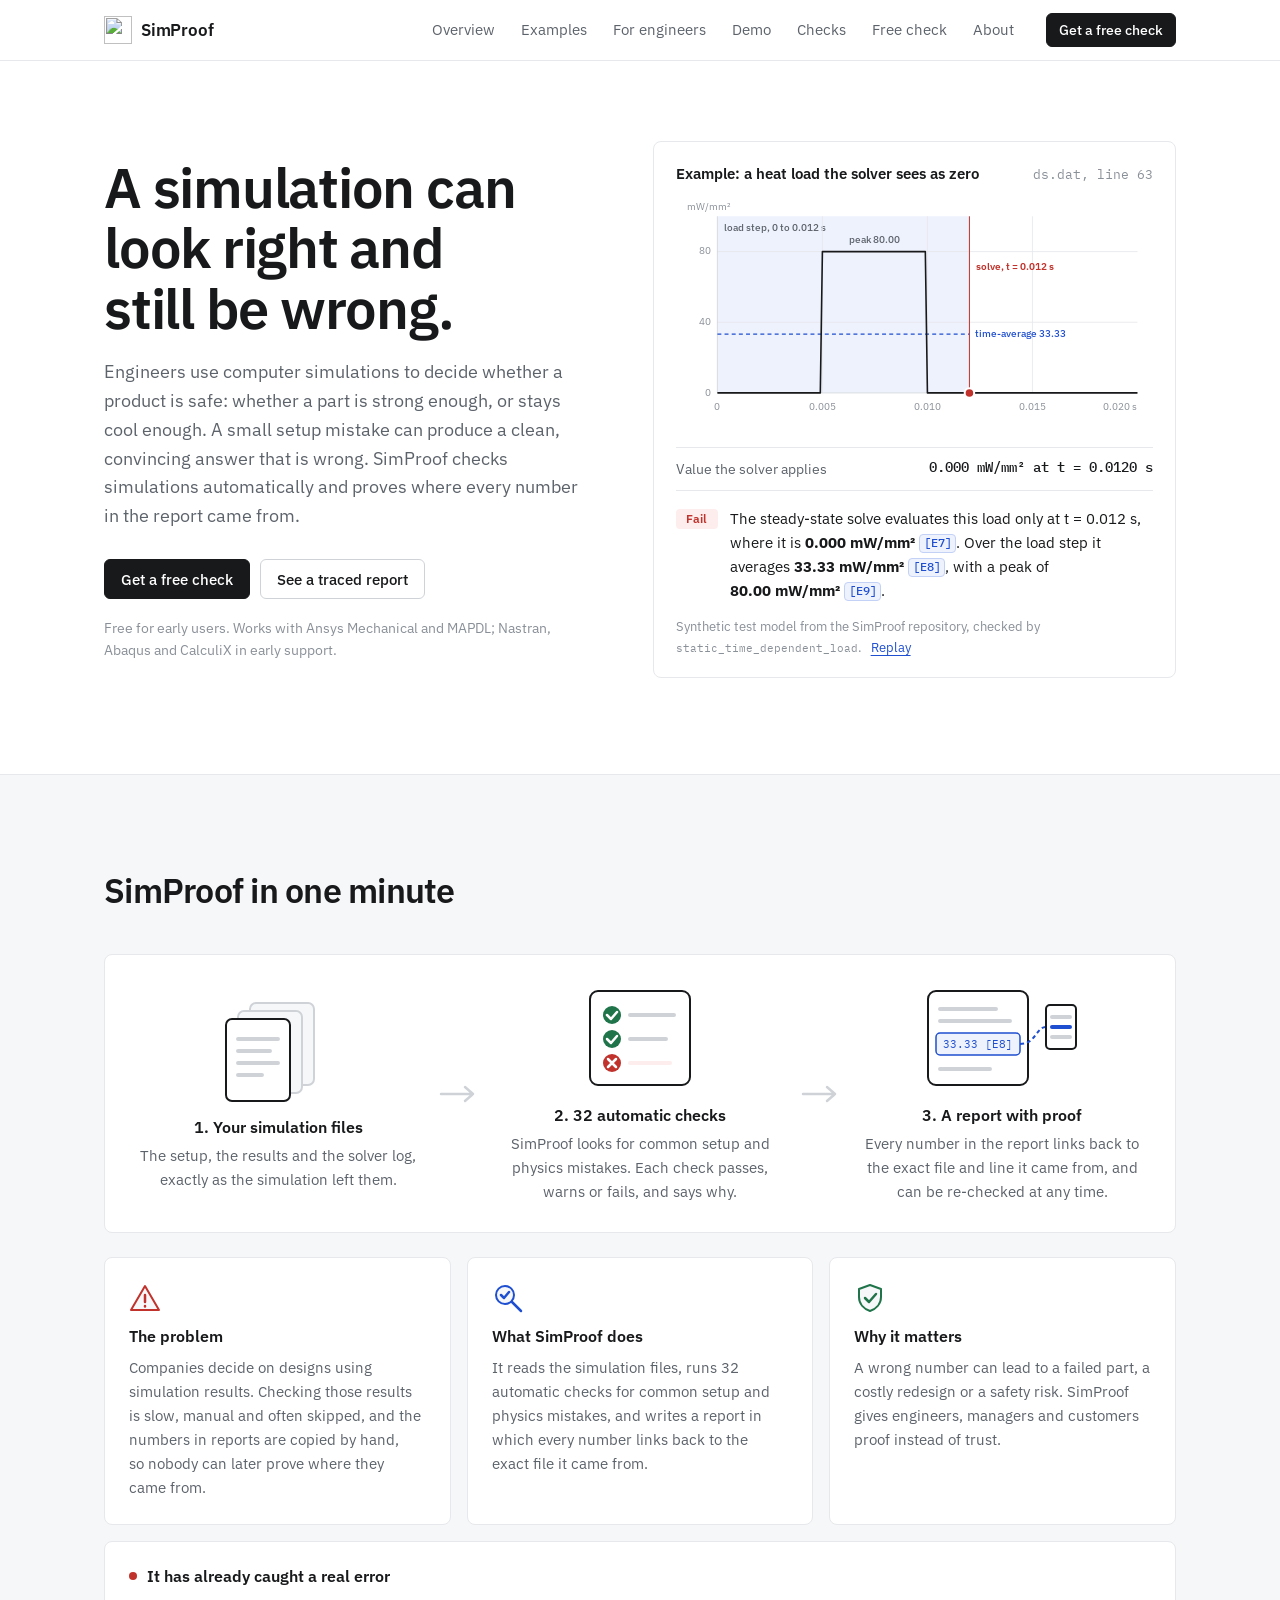
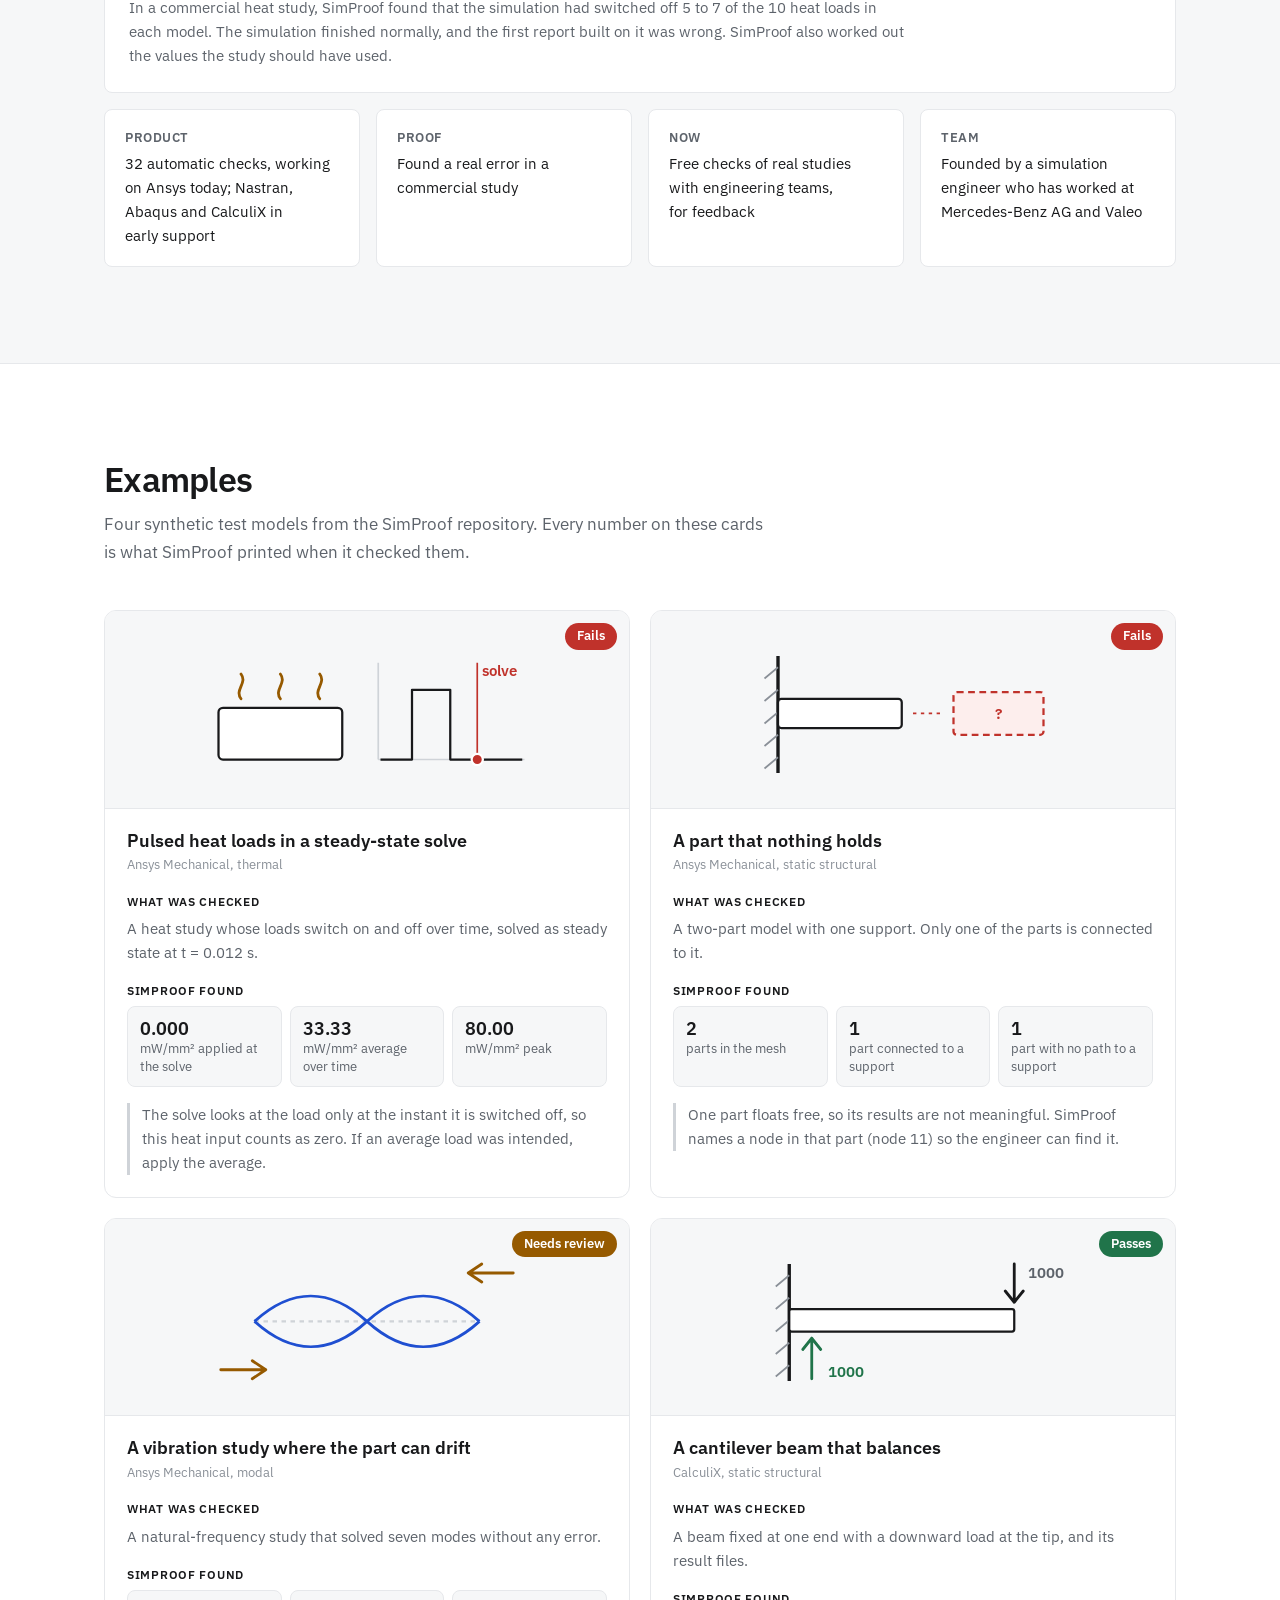
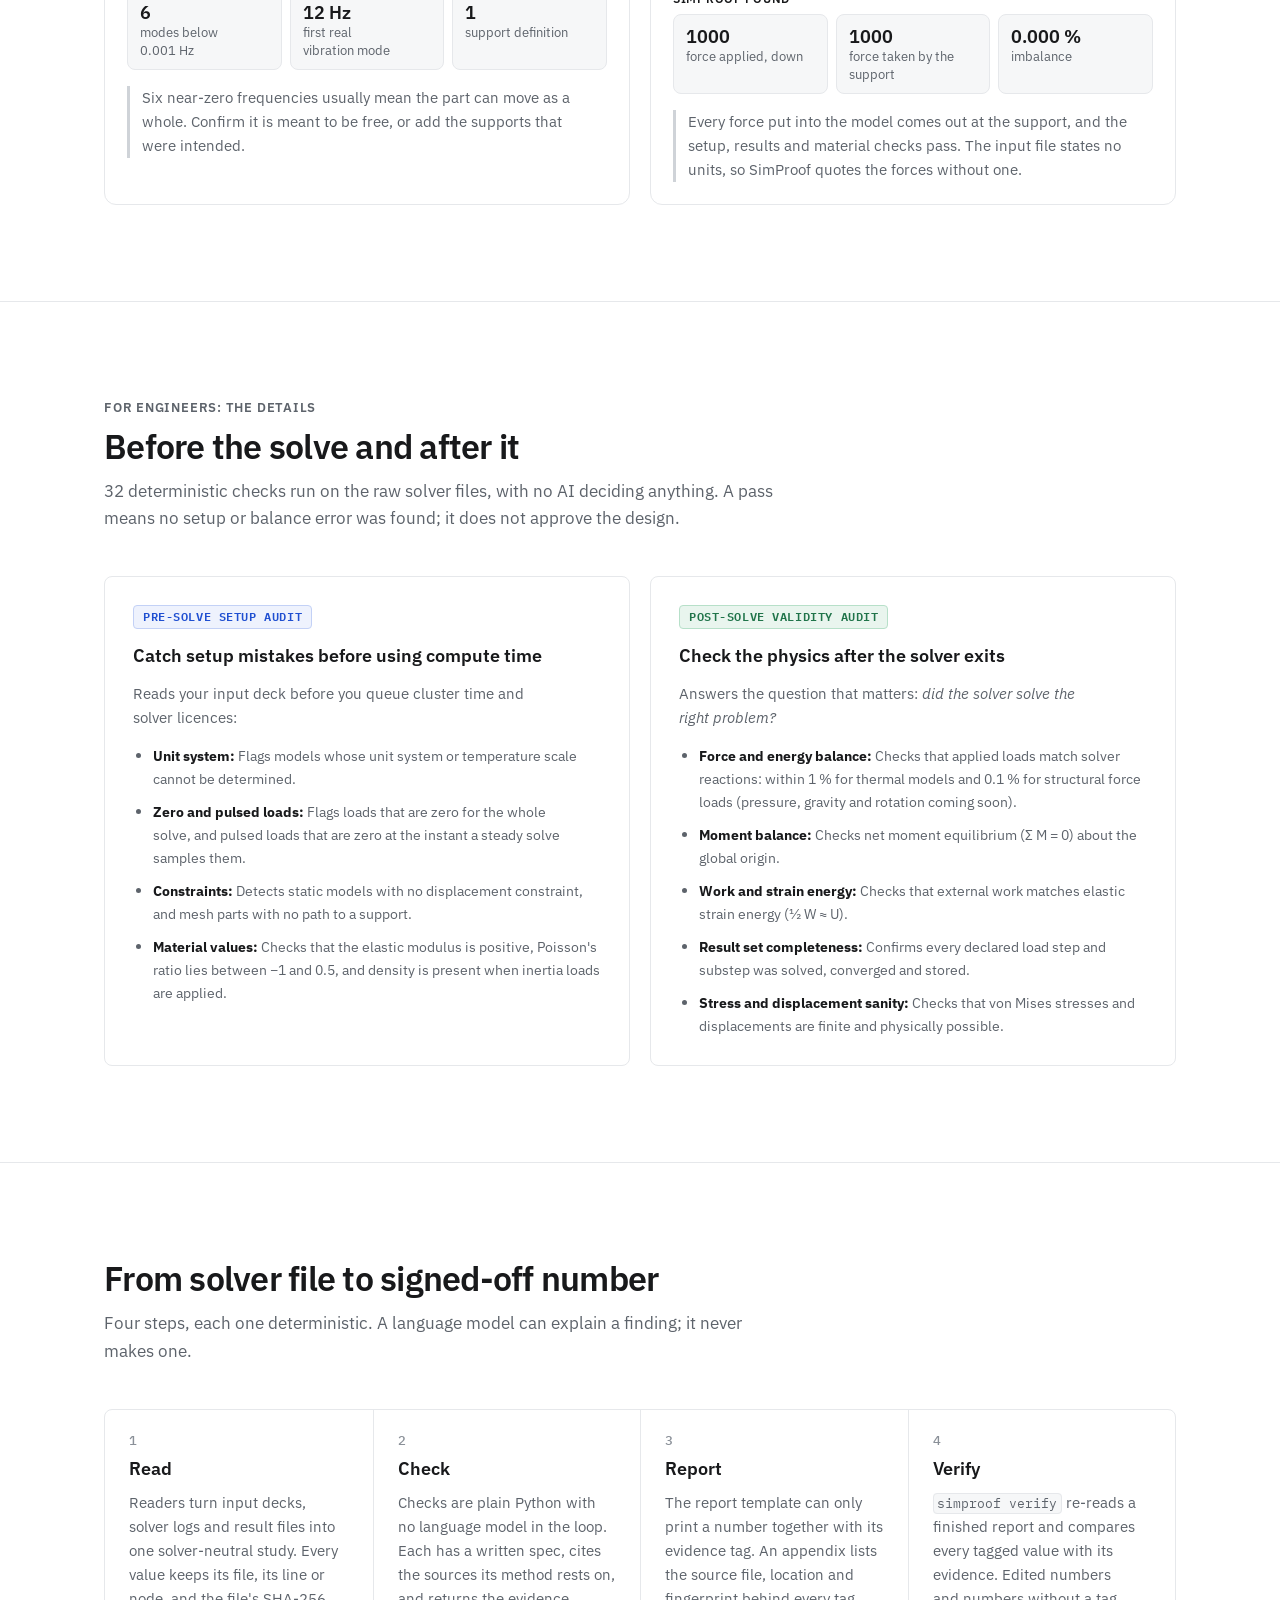
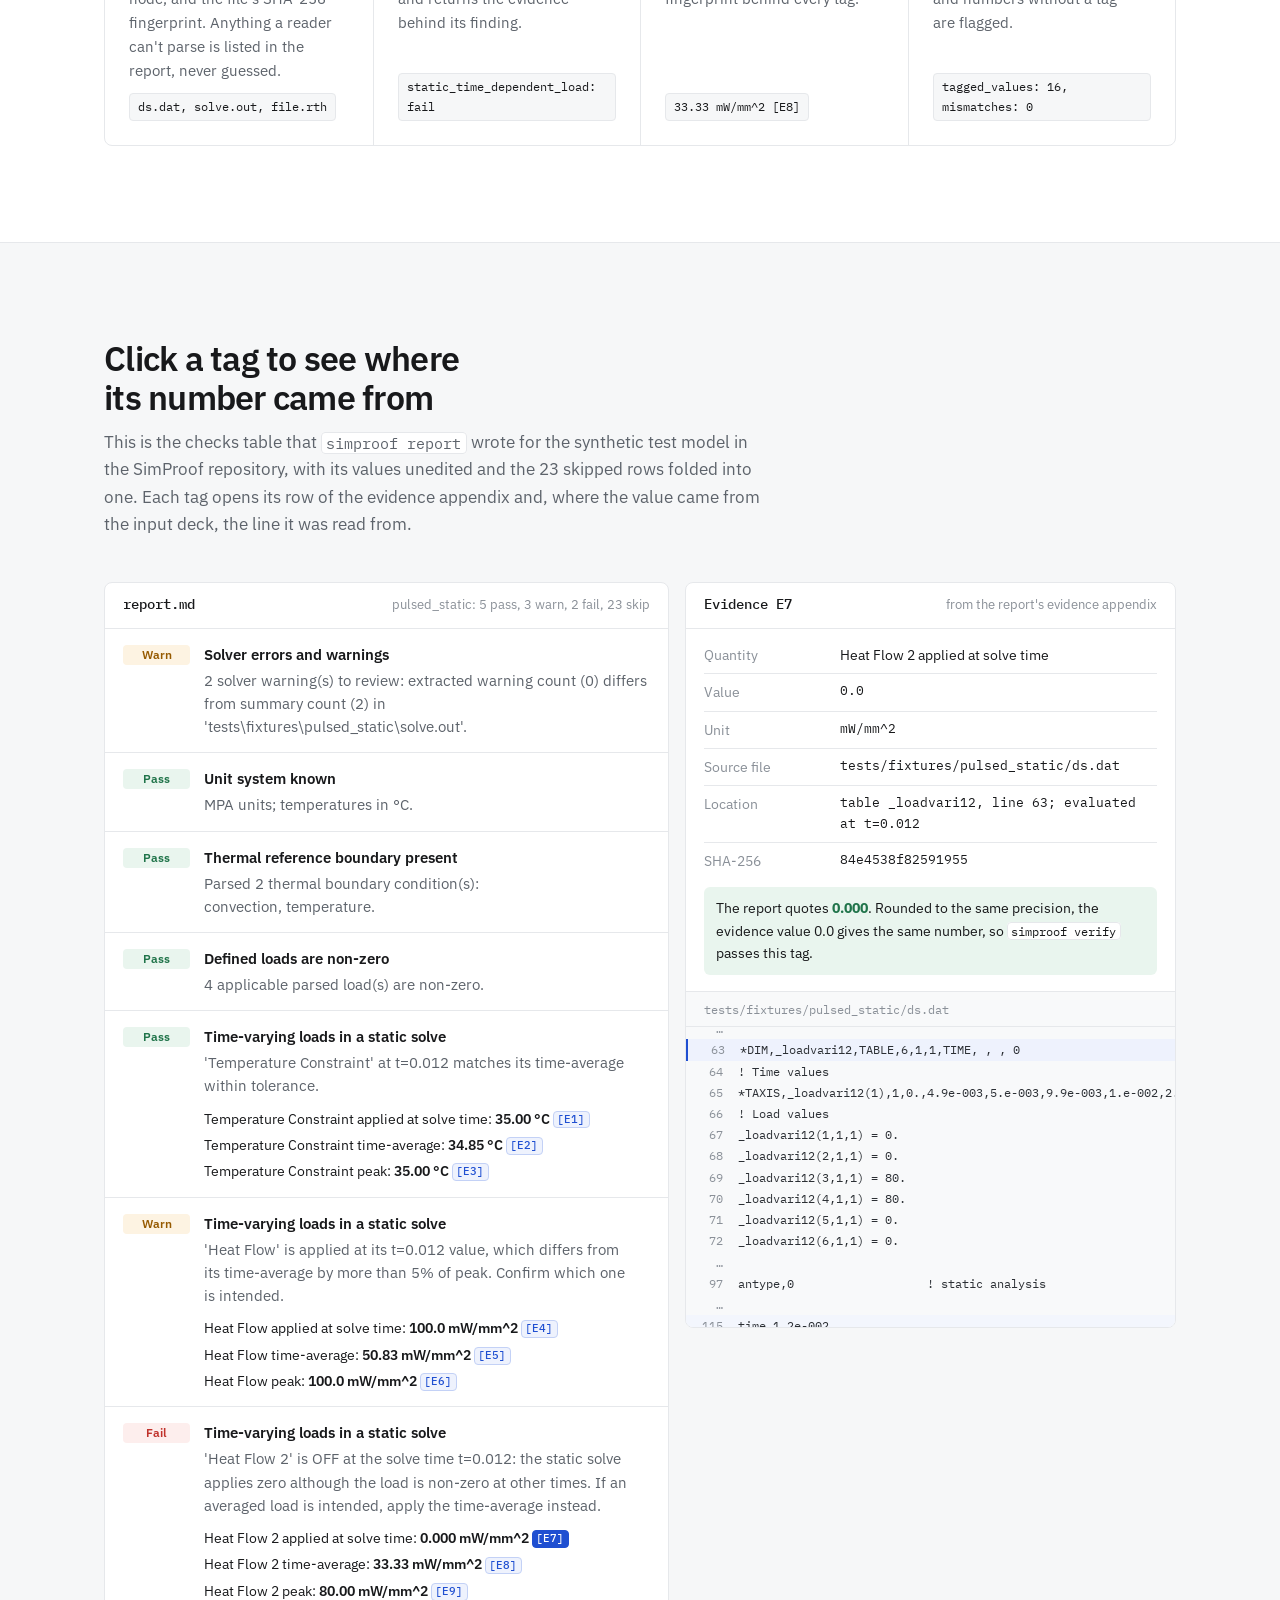
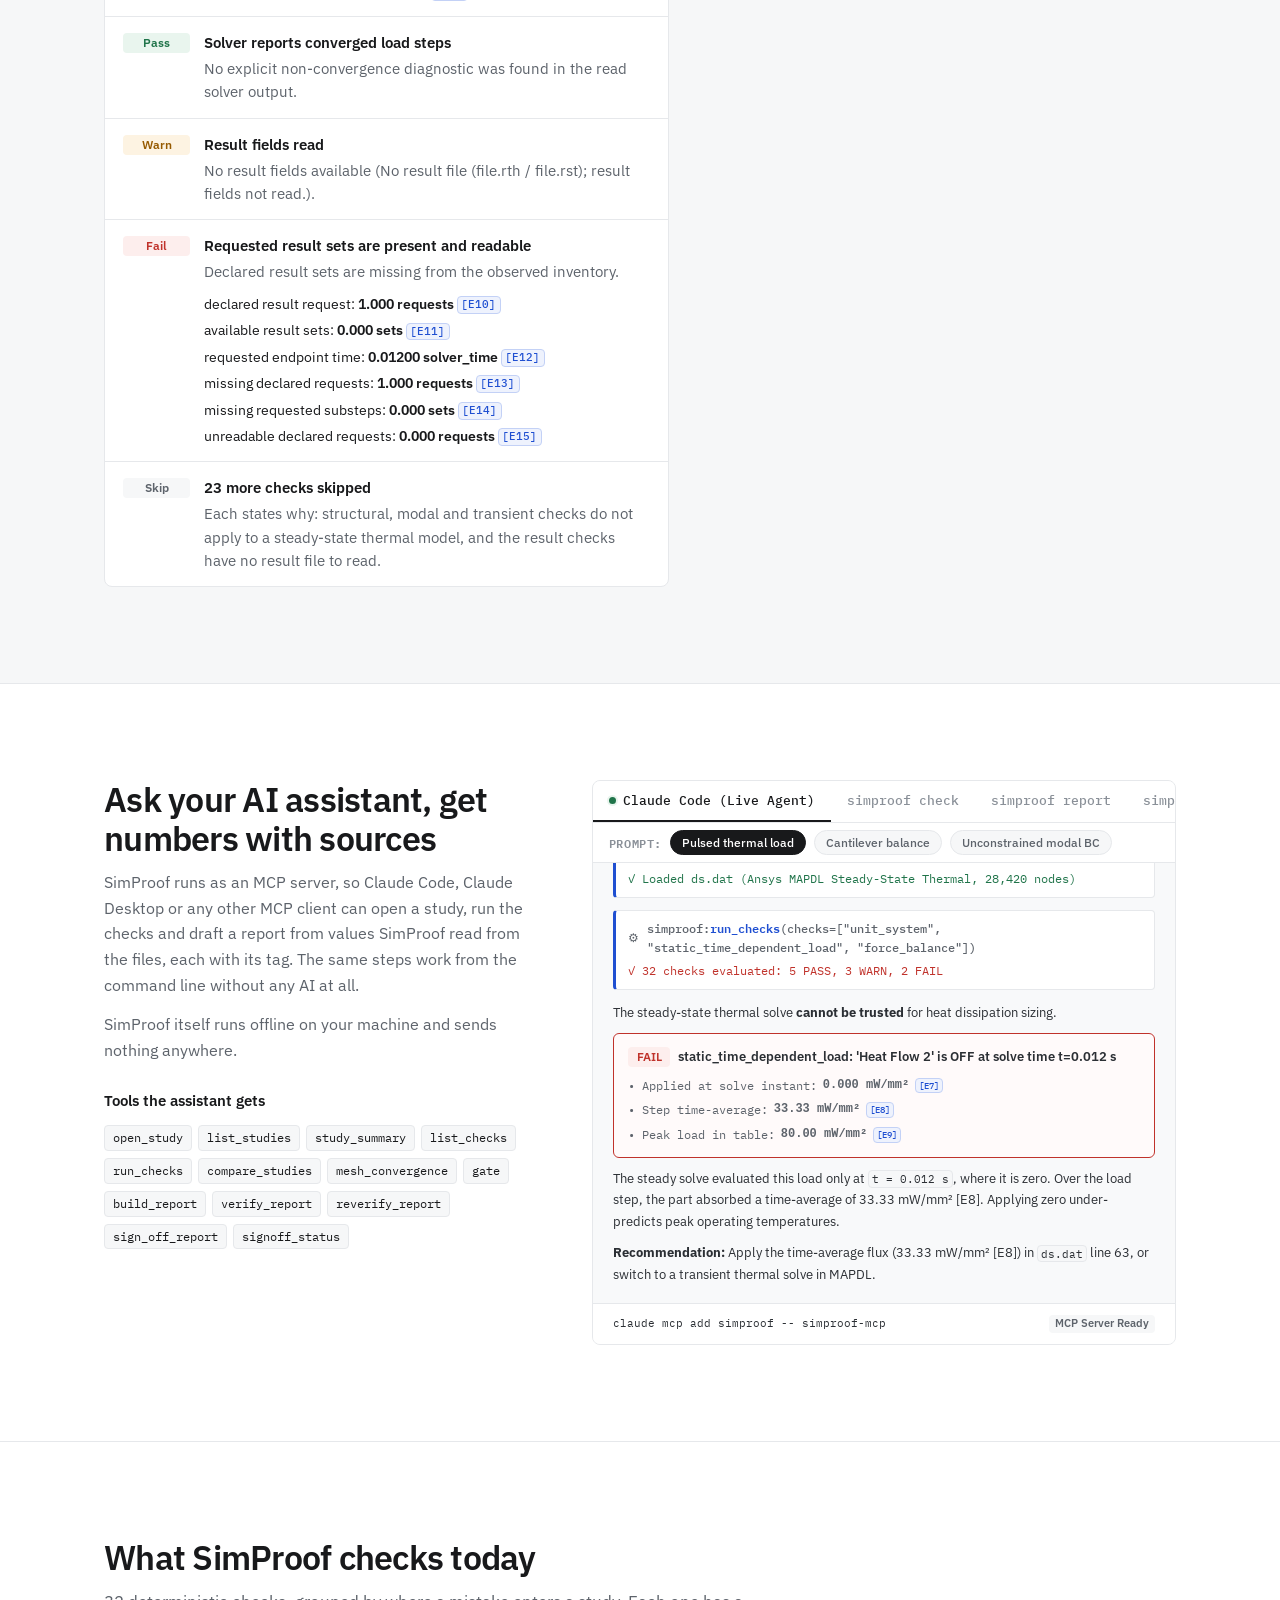
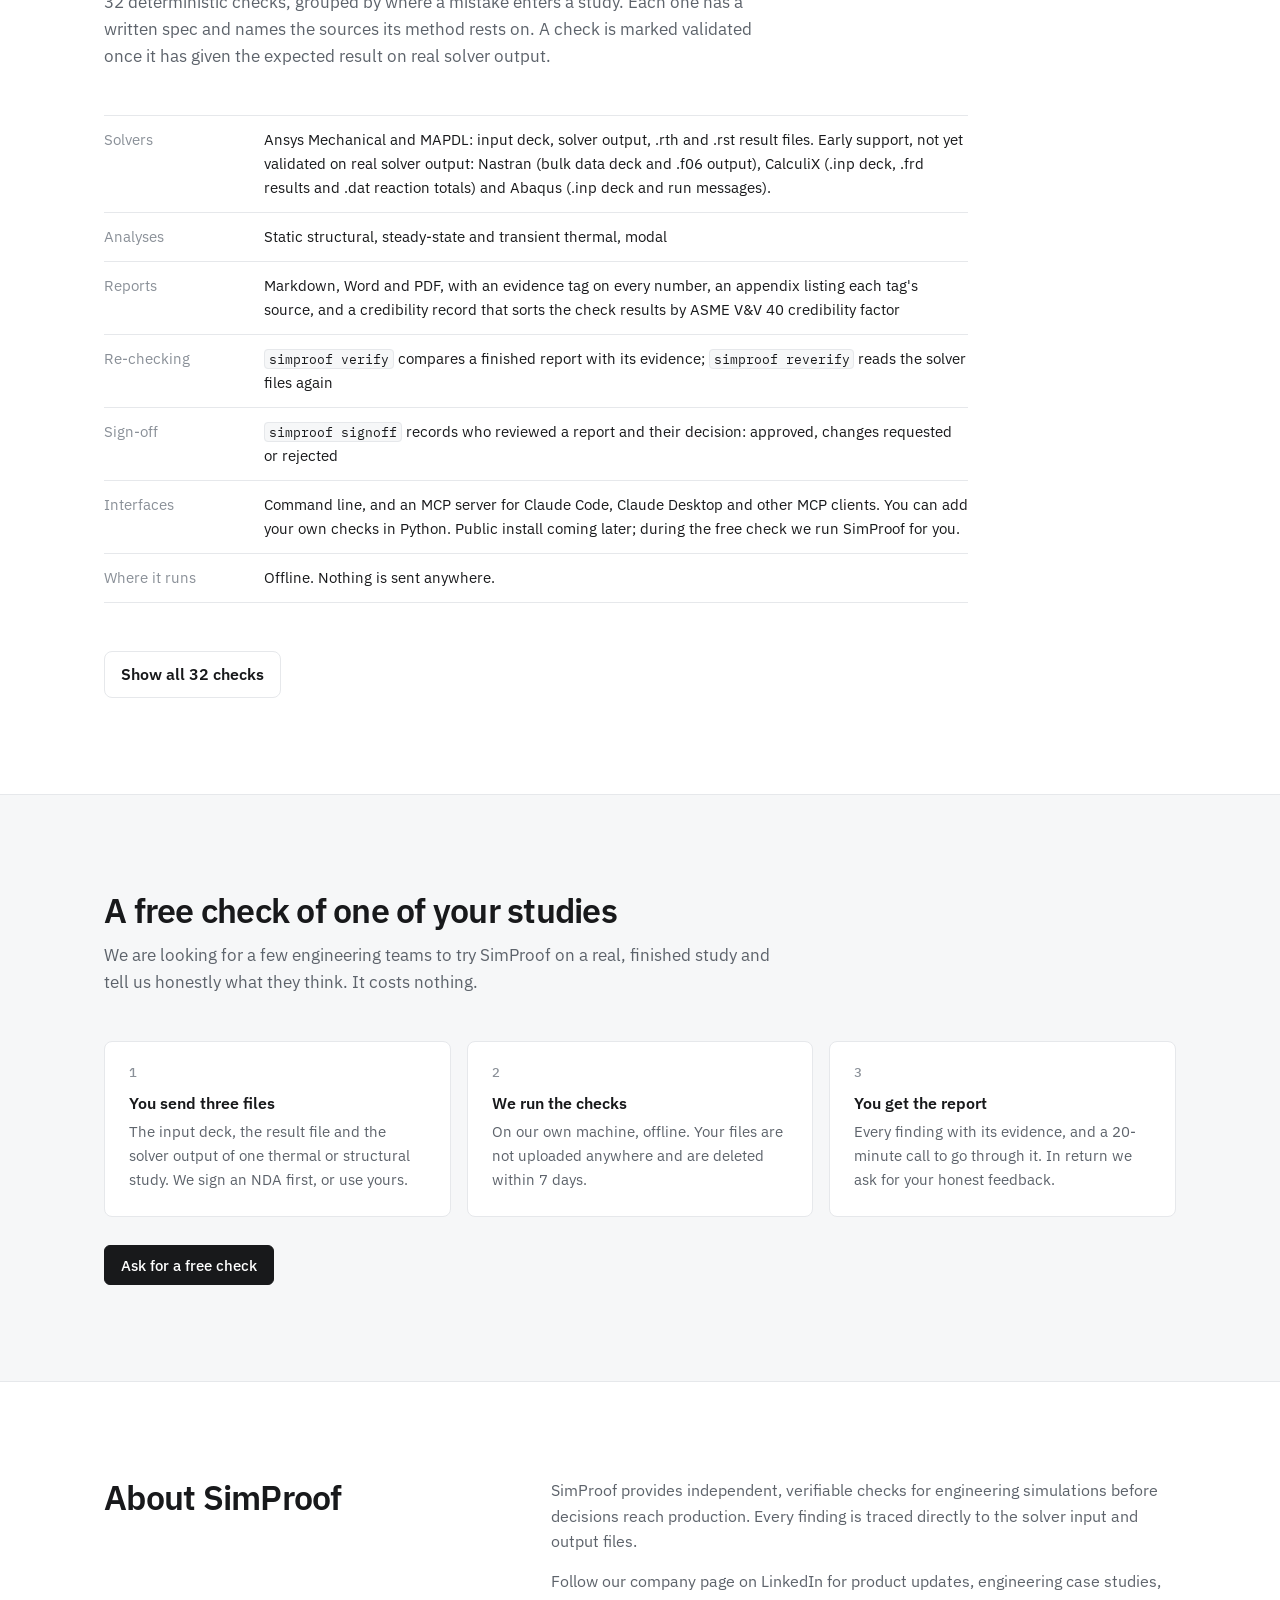
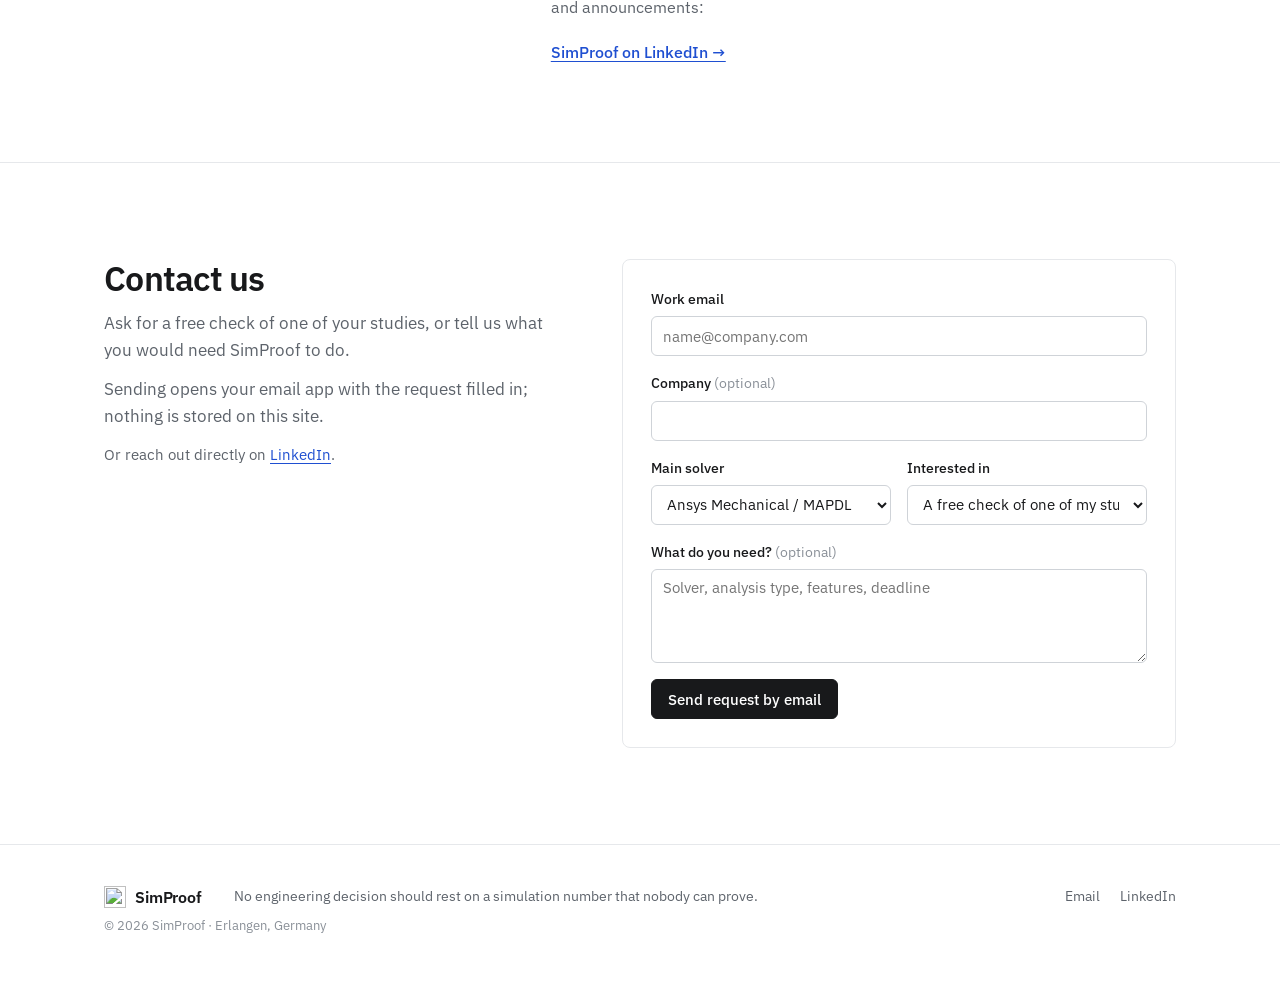
==== commit 077cf7a4: "feat: add interactive llm-ui streaming simulation auditor and update contact channels" ====
--- a/index.html
+++ b/index.html
@@ -525,16 +525,33 @@
         <div class="terminal">
           <div class="terminal-head">
             <div class="terminal-tabs" role="tablist" aria-label="Example sessions">
-              <button role="tab" id="tab-check" aria-controls="terminal-body" aria-selected="true" data-term="check">check</button>
-              <button role="tab" id="tab-report" aria-controls="terminal-body" aria-selected="false" tabindex="-1" data-term="report">report</button>
-              <button role="tab" id="tab-verify" aria-controls="terminal-body" aria-selected="false" tabindex="-1" data-term="verify">verify</button>
-              <button role="tab" id="tab-mcp" aria-controls="terminal-body" aria-selected="false" tabindex="-1" data-term="mcp">Claude Code</button>
-            </div>
-          </div>
-          <pre class="terminal-body" id="terminal-body" role="tabpanel" aria-labelledby="tab-check" tabindex="0"></pre>
+              <button role="tab" id="tab-mcp" aria-controls="llm-ui-container" aria-selected="true" data-term="mcp"><span class="tab-dot" aria-hidden="true"></span>Claude Code (Live Agent)</button>
+              <button role="tab" id="tab-check" aria-controls="terminal-body" aria-selected="false" tabindex="-1" data-term="check">simproof check</button>
+              <button role="tab" id="tab-report" aria-controls="terminal-body" aria-selected="false" tabindex="-1" data-term="report">simproof report</button>
+              <button role="tab" id="tab-verify" aria-controls="terminal-body" aria-selected="false" tabindex="-1" data-term="verify">simproof verify</button>
+            </div>
+            <div class="terminal-actions" id="terminal-actions">
+              <button id="stream-replay-btn" class="stream-btn" aria-label="Replay stream">Replay ⟳</button>
+            </div>
+          </div>
+
+          <!-- llm-ui streaming chat container -->
+          <div class="llm-ui-container" id="llm-ui-container" role="tabpanel" aria-labelledby="tab-mcp">
+            <div class="llm-presets-bar">
+              <span class="llm-presets-label">Prompt:</span>
+              <button class="preset-pill is-active" data-scenario="pulsed">Pulsed thermal load</button>
+              <button class="preset-pill" data-scenario="balance">Cantilever balance</button>
+              <button class="preset-pill" data-scenario="modal">Unconstrained modal BC</button>
+            </div>
+            <div class="llm-chat-stream" id="llm-chat-stream" aria-live="polite"></div>
+          </div>
+
+          <!-- Classic CLI terminal for check, report, verify -->
+          <pre class="terminal-body" id="terminal-body" role="tabpanel" aria-labelledby="tab-check" tabindex="0" hidden></pre>
+
           <div class="terminal-foot">
             <code>claude mcp add simproof -- simproof-mcp</code>
-            <span class="state soon">Coming later</span>
+            <span class="state soon">MCP Server Ready</span>
           </div>
         </div>
       </div>
@@ -687,7 +704,7 @@
             Ask for a free check of one of your studies, or tell us what you would need SimProof to do.
           </p>
           <p>Sending opens your email app with the request filled in; nothing is stored on this site.</p>
-          <p class="contact-direct">Or reach out directly on <a href="https://www.linkedin.com/company/simproof/" target="_blank" rel="noopener">LinkedIn</a>, or write to <a href="mailto:vamshidharreddye@gmail.com">vamshidharreddye@gmail.com</a>.</p>
+          <p class="contact-direct">Or reach out directly on <a href="https://www.linkedin.com/company/simproof/" target="_blank" rel="noopener">LinkedIn</a>.</p>
         </div>
 
         <form class="contact-form" id="contact-form" novalidate>
@@ -747,6 +764,6 @@
     </div>
   </footer>
 
-  <script src="./app.js?v=3"></script>
+  <script src="./app.js?v=4"></script>
 </body>
 </html>
--- a/styles.css
+++ b/styles.css
@@ -1024,9 +1024,286 @@
 }
 
 .terminal-head {
+  display: flex;
+  justify-content: space-between;
+  align-items: center;
+  background: var(--surface);
+  border-bottom: 1px solid var(--rule);
+  padding-right: 12px;
+  overflow-x: auto;
+}
+
+.tab-dot {
+  display: inline-block;
+  width: 7px;
+  height: 7px;
+  border-radius: 50%;
+  background: var(--pass);
+  margin-right: 7px;
+  vertical-align: 0.05em;
+  box-shadow: 0 0 0 2px var(--pass-wash);
+}
+
+.terminal-actions {
+  display: flex;
+  align-items: center;
+  gap: 8px;
+}
+
+.stream-btn {
+  display: inline-flex;
+  align-items: center;
+  padding: 4px 10px;
+  border: 1px solid var(--rule);
+  border-radius: 4px;
+  background: var(--surface);
+  color: var(--graphite);
+  font: 500 0.75rem var(--font-code);
+  cursor: pointer;
+  transition: all 0.15s ease;
+}
+
+.stream-btn:hover {
+  background: var(--tint);
+  color: var(--ink);
+  border-color: var(--rule-strong);
+}
+
+/* ---------- llm-ui Streaming Chat Interface ---------- */
+
+.llm-ui-container {
+  display: flex;
+  flex-direction: column;
+  min-height: 380px;
+  max-height: 480px;
+  background: var(--code-bg);
+}
+
+.llm-presets-bar {
+  display: flex;
+  align-items: center;
+  gap: 8px;
+  padding: 10px 16px;
   background: var(--surface);
   border-bottom: 1px solid var(--rule);
   overflow-x: auto;
+}
+
+.llm-presets-label {
+  font: 600 0.72rem var(--font-code);
+  text-transform: uppercase;
+  color: var(--muted);
+  letter-spacing: 0.05em;
+  white-space: nowrap;
+}
+
+.preset-pill {
+  padding: 4px 11px;
+  border: 1px solid var(--rule);
+  border-radius: 14px;
+  background: var(--tint);
+  color: var(--graphite);
+  font: 500 0.75rem var(--font-body);
+  cursor: pointer;
+  white-space: nowrap;
+  transition: all 0.15s ease;
+}
+
+.preset-pill:hover {
+  background: var(--surface);
+  color: var(--ink);
+  border-color: var(--rule-strong);
+}
+
+.preset-pill.is-active {
+  background: var(--ink);
+  color: #fff;
+  border-color: var(--ink);
+}
+
+.llm-chat-stream {
+  flex: 1;
+  overflow-y: auto;
+  padding: 18px 20px;
+  display: flex;
+  flex-direction: column;
+  gap: 14px;
+  font-size: 0.8125rem;
+  line-height: 1.6;
+}
+
+.llm-msg-user {
+  display: flex;
+  align-items: flex-start;
+  gap: 10px;
+  background: var(--surface);
+  border: 1px solid var(--rule);
+  border-radius: 6px;
+  padding: 9px 13px;
+  color: var(--ink);
+}
+
+.llm-user-badge {
+  display: inline-block;
+  padding: 2px 6px;
+  border-radius: 3px;
+  background: var(--tint);
+  font: 600 0.7rem var(--font-code);
+  color: var(--graphite);
+  text-transform: uppercase;
+}
+
+.llm-user-prompt {
+  font-family: var(--font-code);
+  font-size: 0.78rem;
+  color: var(--ink);
+}
+
+.llm-msg-assistant {
+  display: flex;
+  flex-direction: column;
+  gap: 12px;
+}
+
+/* Tool execution block (llm-ui custom component) */
+.llm-tool-card {
+  display: flex;
+  flex-direction: column;
+  gap: 5px;
+  background: var(--surface);
+  border: 1px solid var(--rule);
+  border-left: 3px solid var(--proof);
+  border-radius: 4px;
+  padding: 8px 12px;
+  font-family: var(--font-code);
+  font-size: 0.75rem;
+}
+
+.llm-tool-head {
+  display: flex;
+  align-items: center;
+  gap: 8px;
+  color: var(--graphite);
+  font-weight: 500;
+}
+
+.llm-tool-head .tool-name {
+  color: var(--proof);
+  font-weight: 600;
+}
+
+.llm-tool-result {
+  color: var(--pass);
+  font-size: 0.72rem;
+  display: flex;
+  align-items: center;
+  gap: 6px;
+}
+
+.llm-tool-result.running {
+  color: var(--muted);
+  font-style: italic;
+}
+
+.llm-tool-result.has-fail {
+  color: var(--fail);
+}
+
+.llm-tool-result.has-warn {
+  color: var(--warn);
+}
+
+/* Streamed text content */
+.llm-response-content {
+  color: var(--code-ink);
+  line-height: 1.65;
+  font-size: 0.8125rem;
+}
+
+.llm-response-content p {
+  margin: 0 0 10px 0;
+}
+
+.llm-response-content p:last-child {
+  margin-bottom: 0;
+}
+
+/* Custom embedded finding card */
+.llm-finding-card {
+  background: var(--surface);
+  border: 1px solid var(--rule);
+  border-radius: 6px;
+  padding: 12px 14px;
+  margin: 10px 0;
+  display: flex;
+  flex-direction: column;
+  gap: 8px;
+}
+
+.llm-finding-card.fail {
+  border-color: var(--fail);
+  background: #fffafa;
+}
+
+.llm-finding-card.pass {
+  border-color: var(--pass);
+  background: #f7faf8;
+}
+
+.llm-finding-header {
+  display: flex;
+  align-items: center;
+  gap: 8px;
+  font-weight: 600;
+  font-size: 0.8125rem;
+}
+
+.llm-finding-list {
+  list-style: none;
+  padding: 0;
+  margin: 0;
+  display: flex;
+  flex-direction: column;
+  gap: 5px;
+  font-family: var(--font-code);
+  font-size: 0.75rem;
+  color: var(--graphite);
+}
+
+.llm-finding-list li {
+  display: flex;
+  align-items: center;
+  gap: 6px;
+  flex-wrap: wrap;
+}
+
+/* Blinking cursor */
+.llm-cursor {
+  display: inline-block;
+  width: 7px;
+  height: 1.1em;
+  vertical-align: -0.15em;
+  background: var(--proof);
+  margin-left: 2px;
+  animation: blink 0.8s infinite;
+}
+
+@keyframes blink {
+  0%, 100% { opacity: 1; }
+  50% { opacity: 0; }
+}
+
+@media (max-width: 640px) {
+  .terminal-head {
+    flex-direction: column;
+    align-items: stretch;
+    padding-right: 0;
+  }
+  .terminal-actions {
+    padding: 6px 12px;
+    border-top: 1px solid var(--rule);
+    justify-content: flex-end;
+  }
 }
 
 .terminal-tabs {
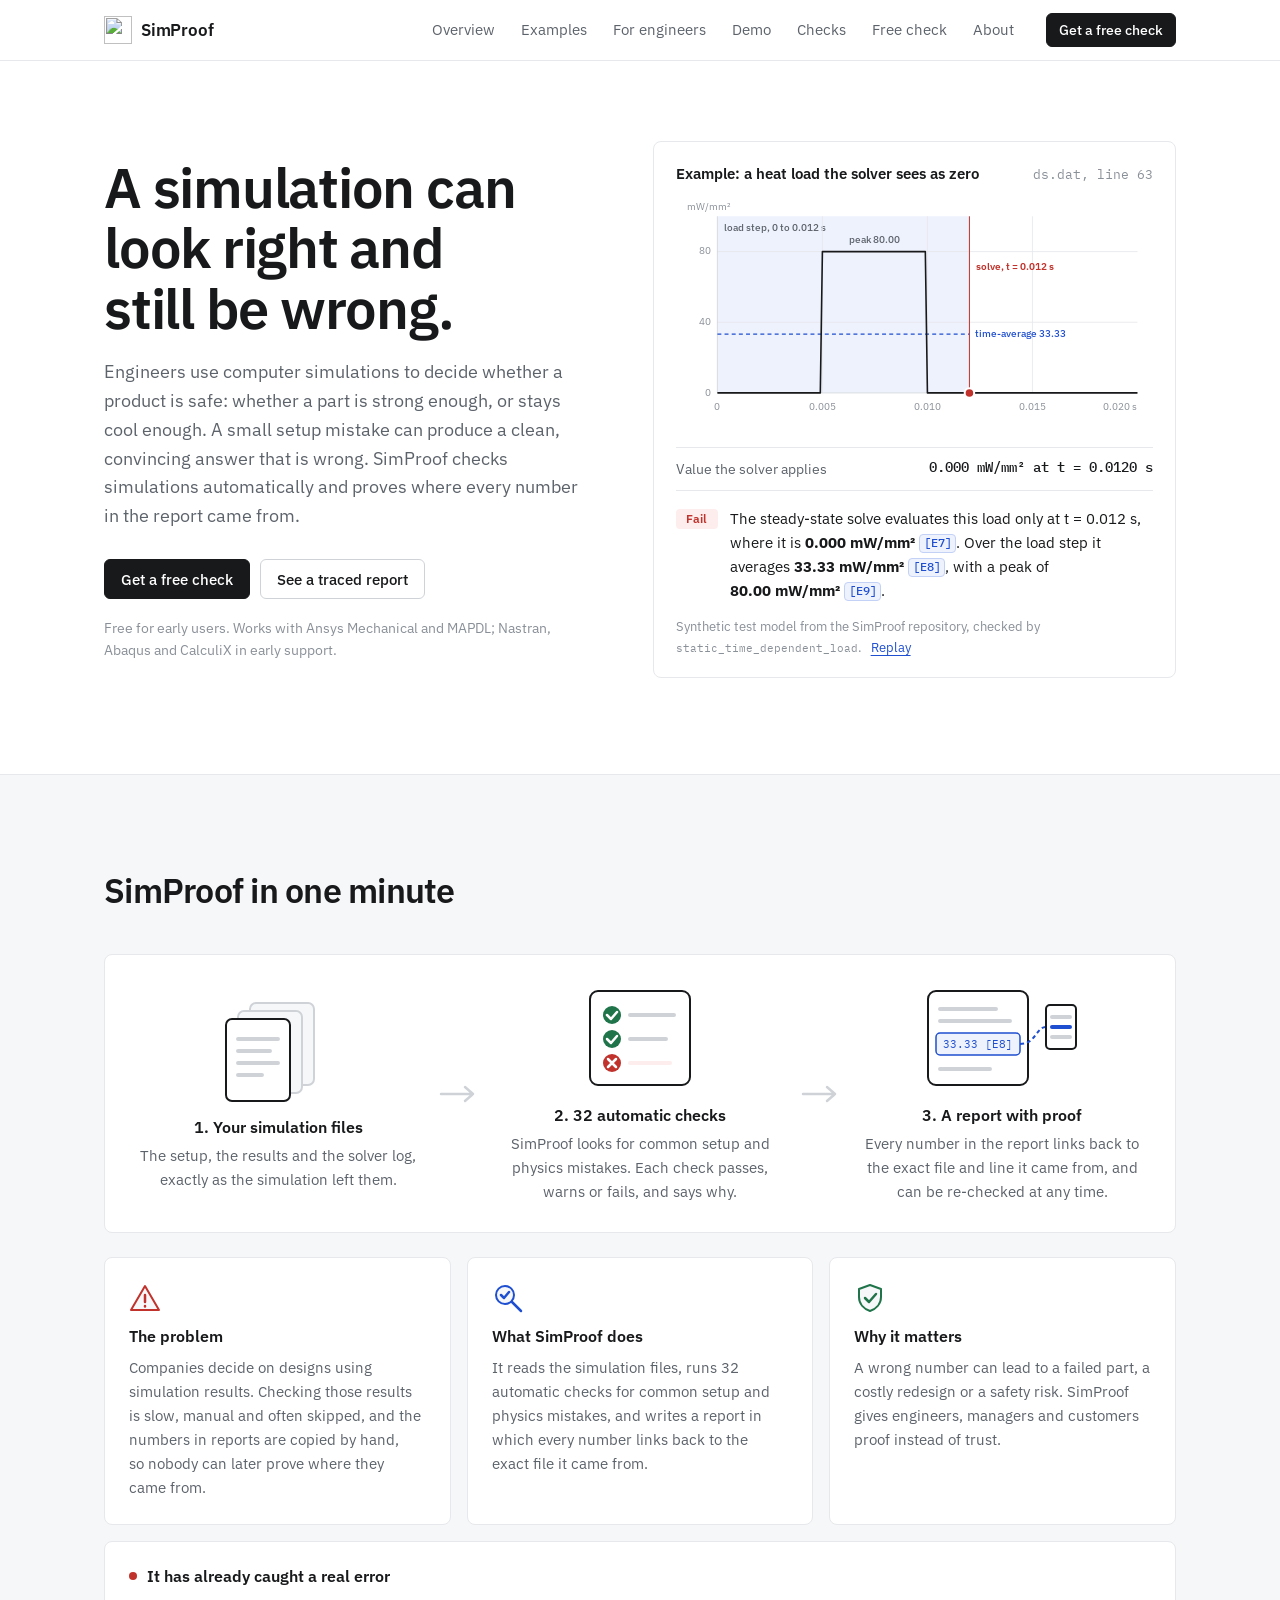
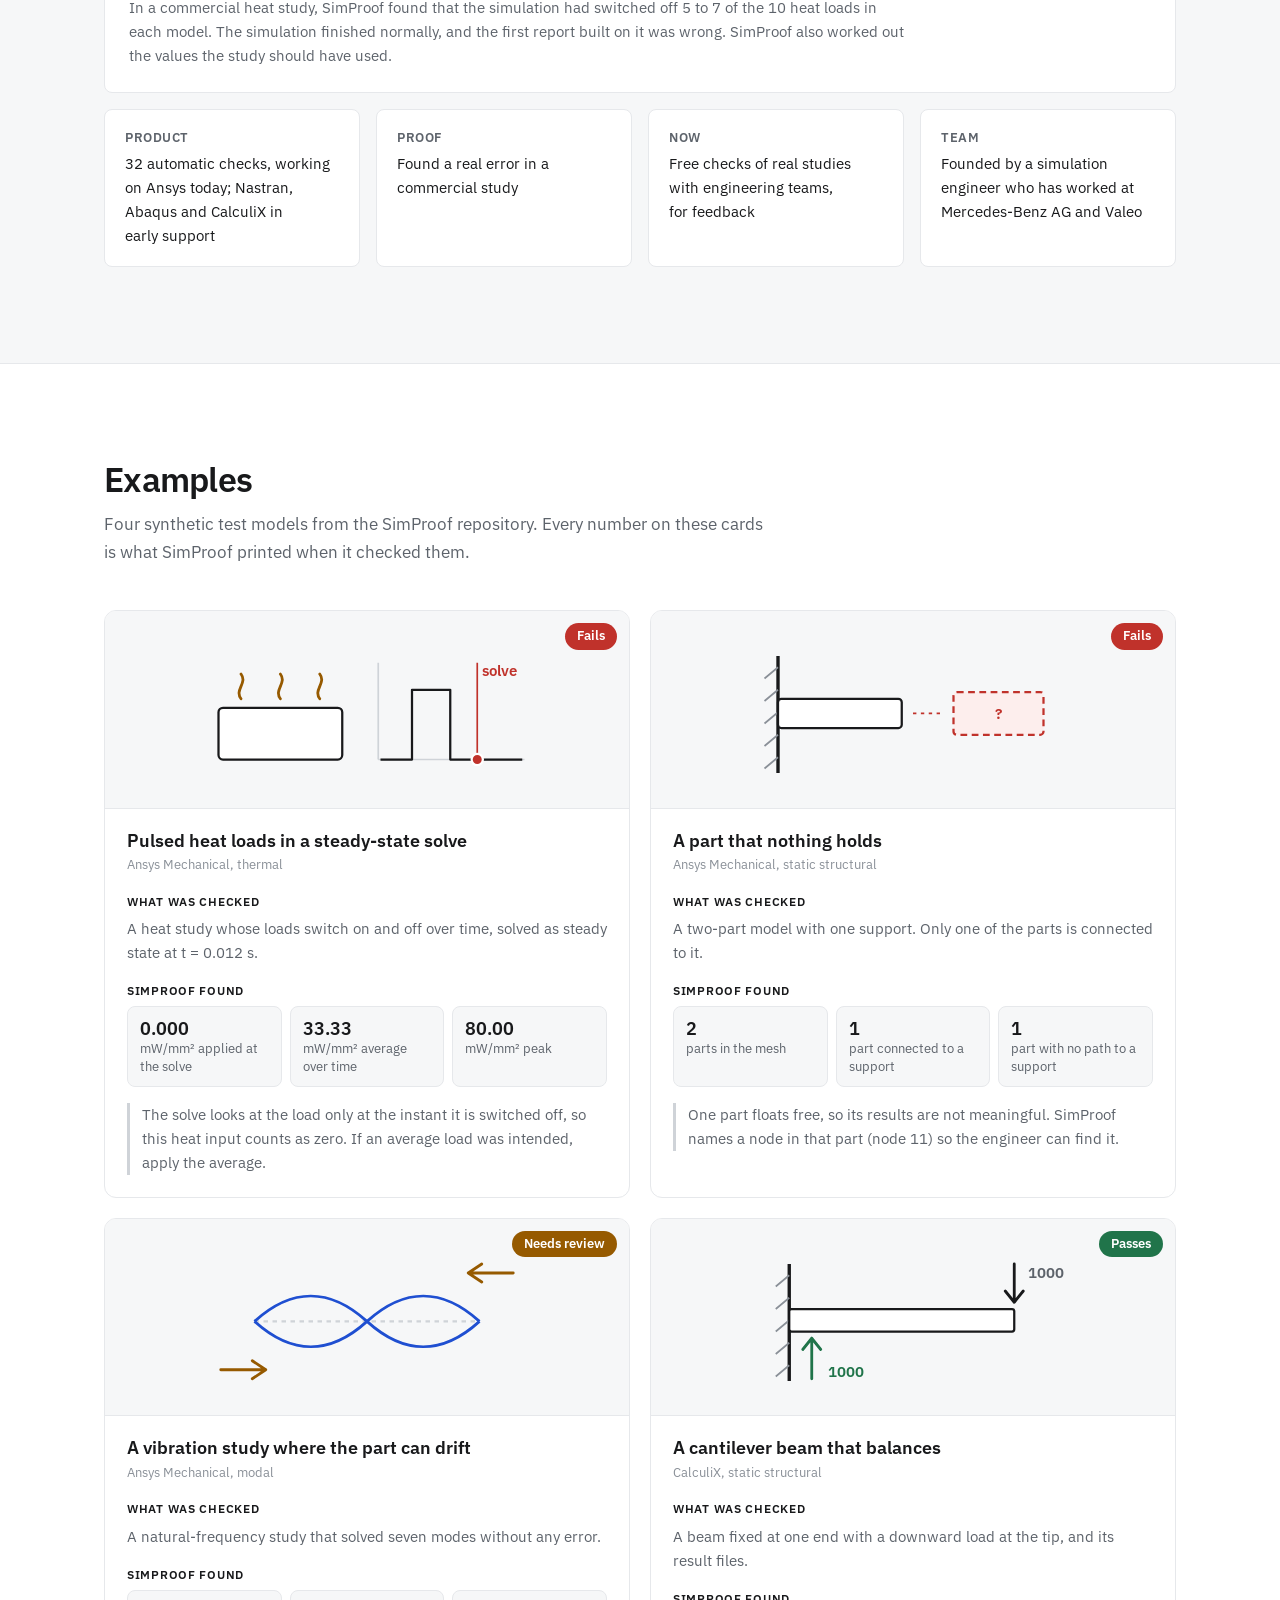
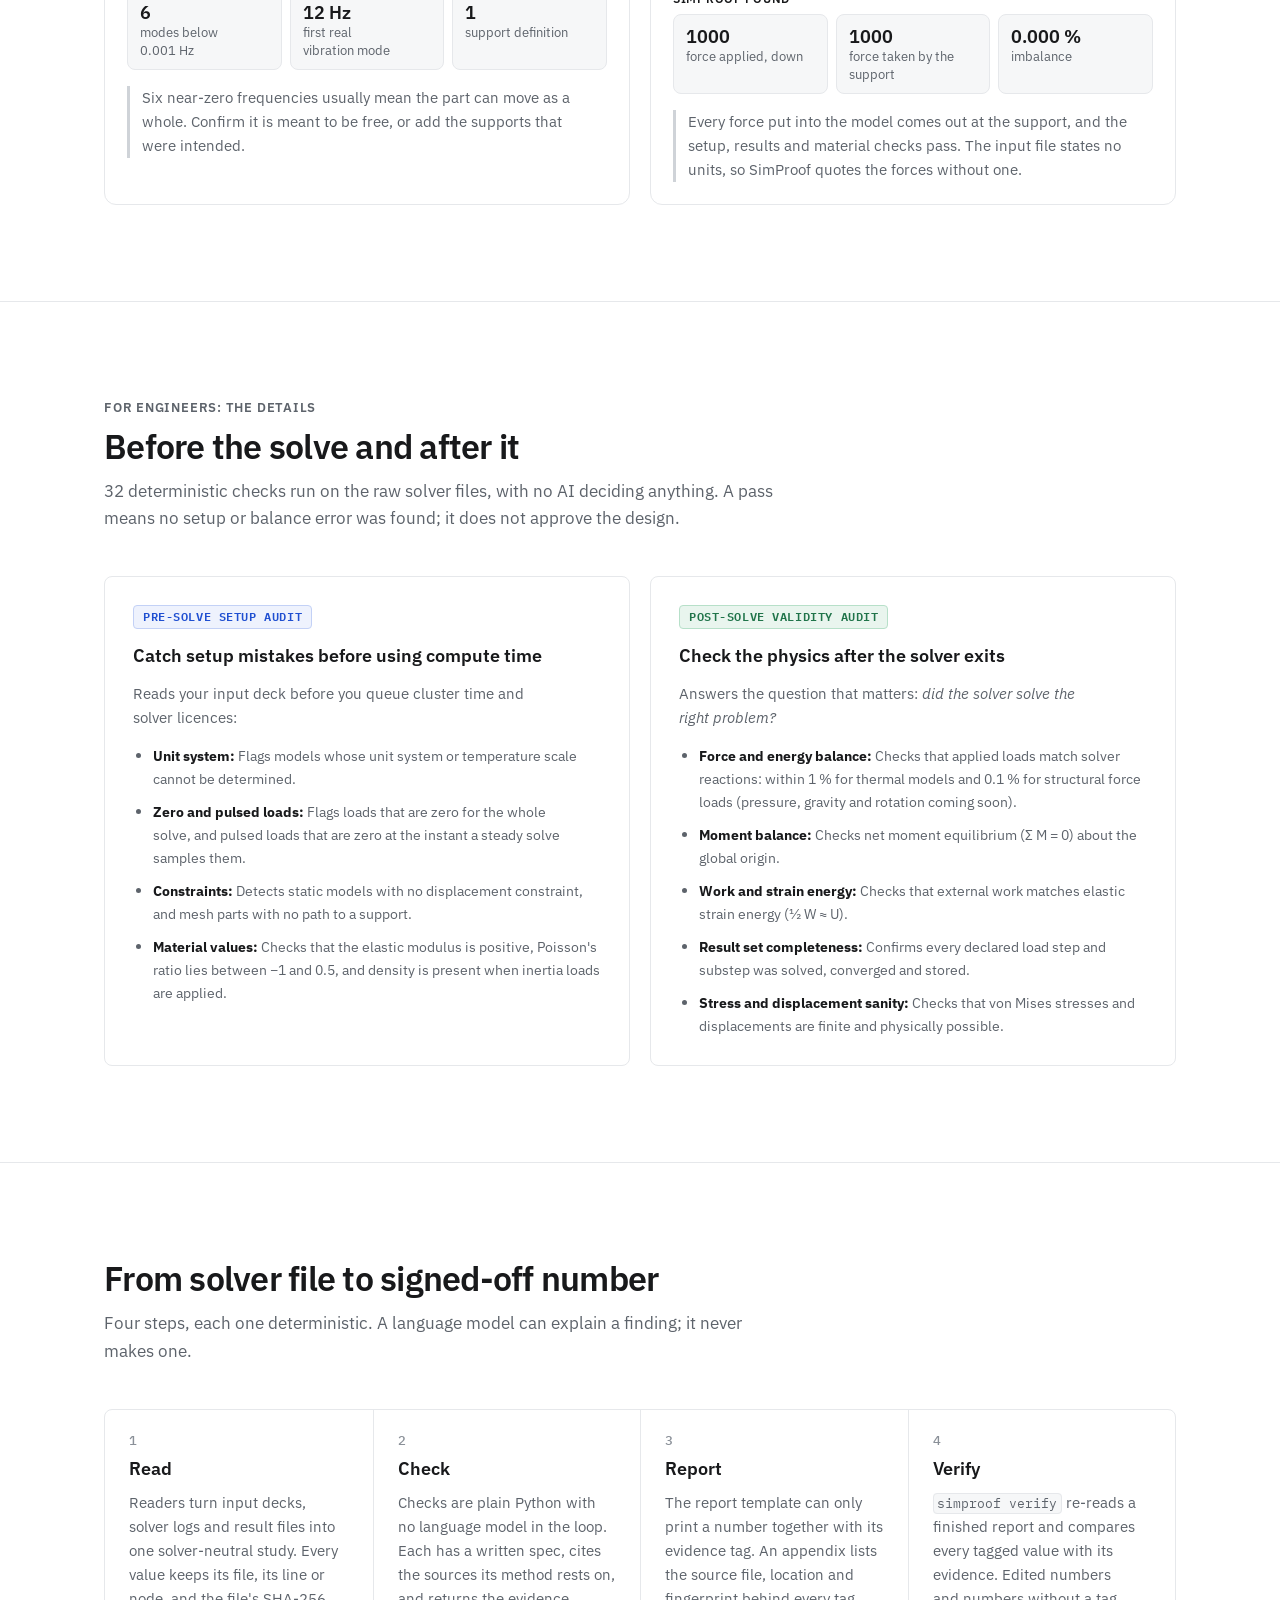
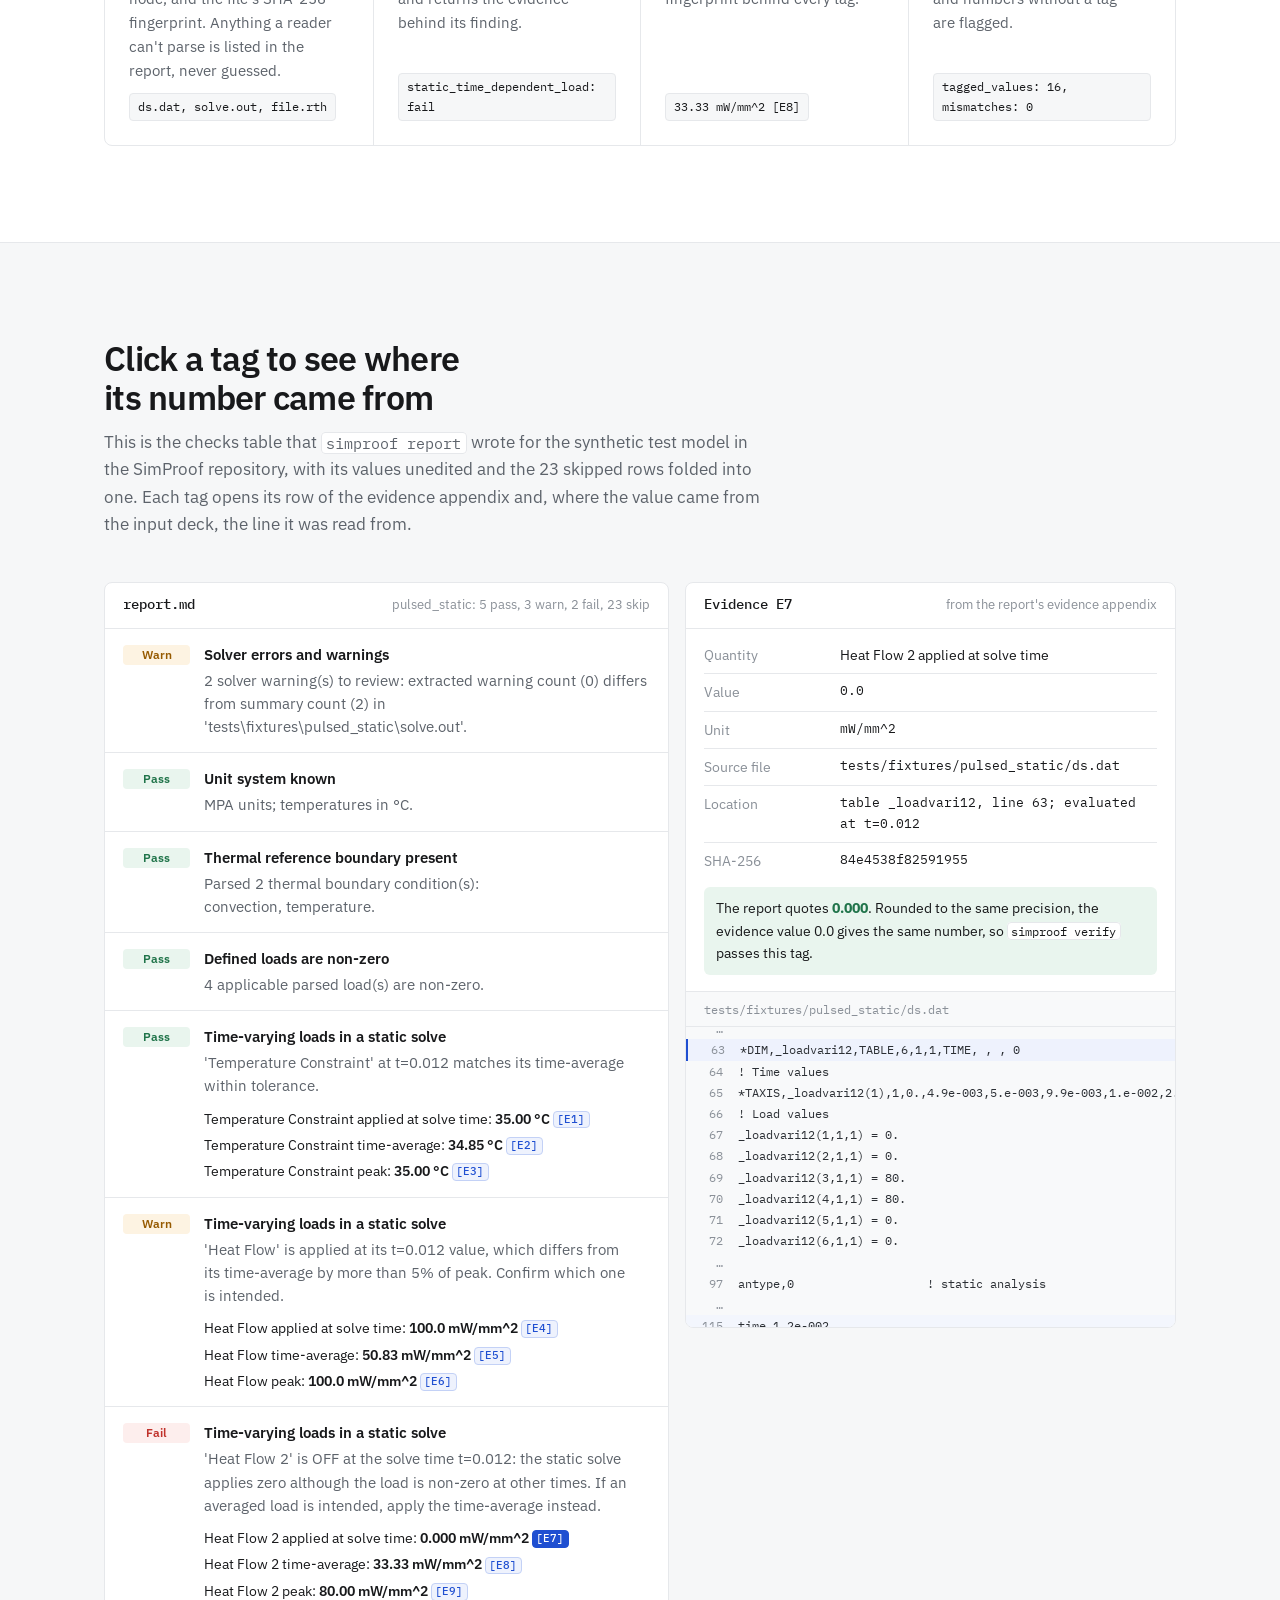
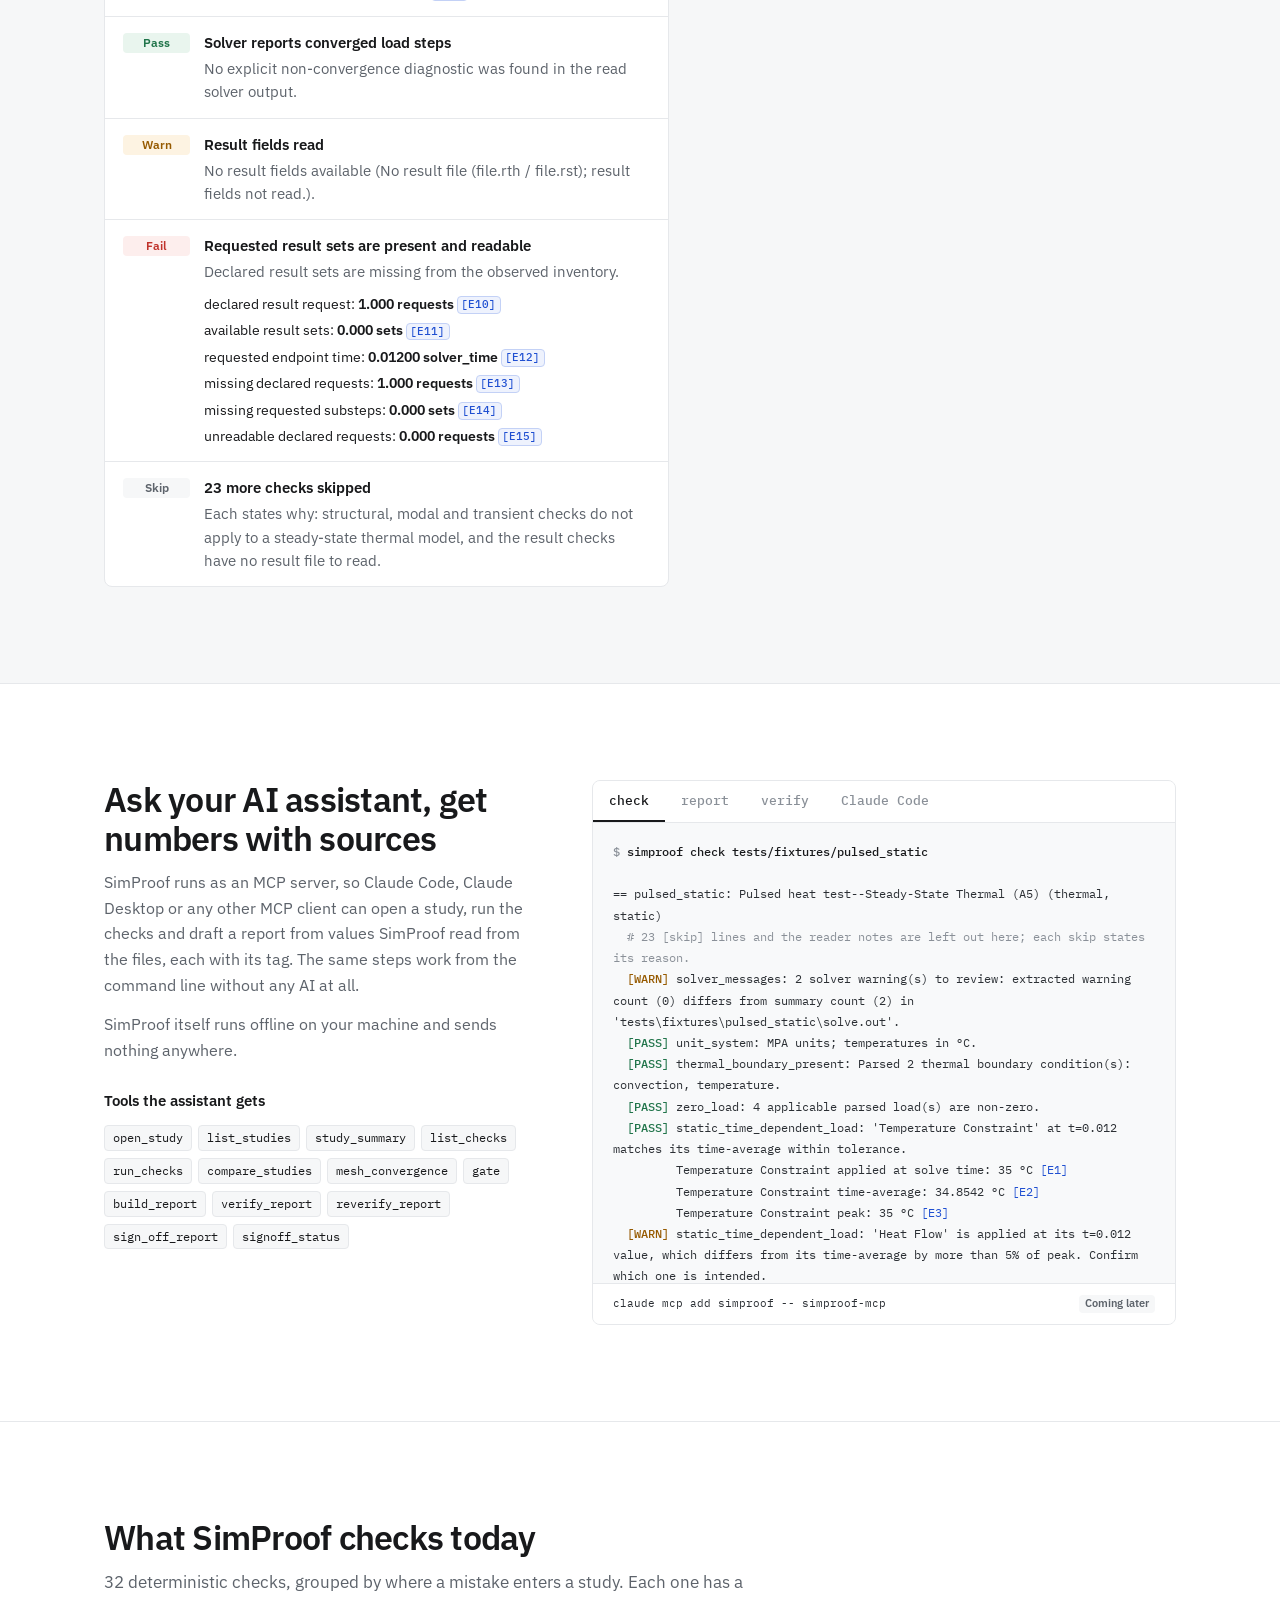
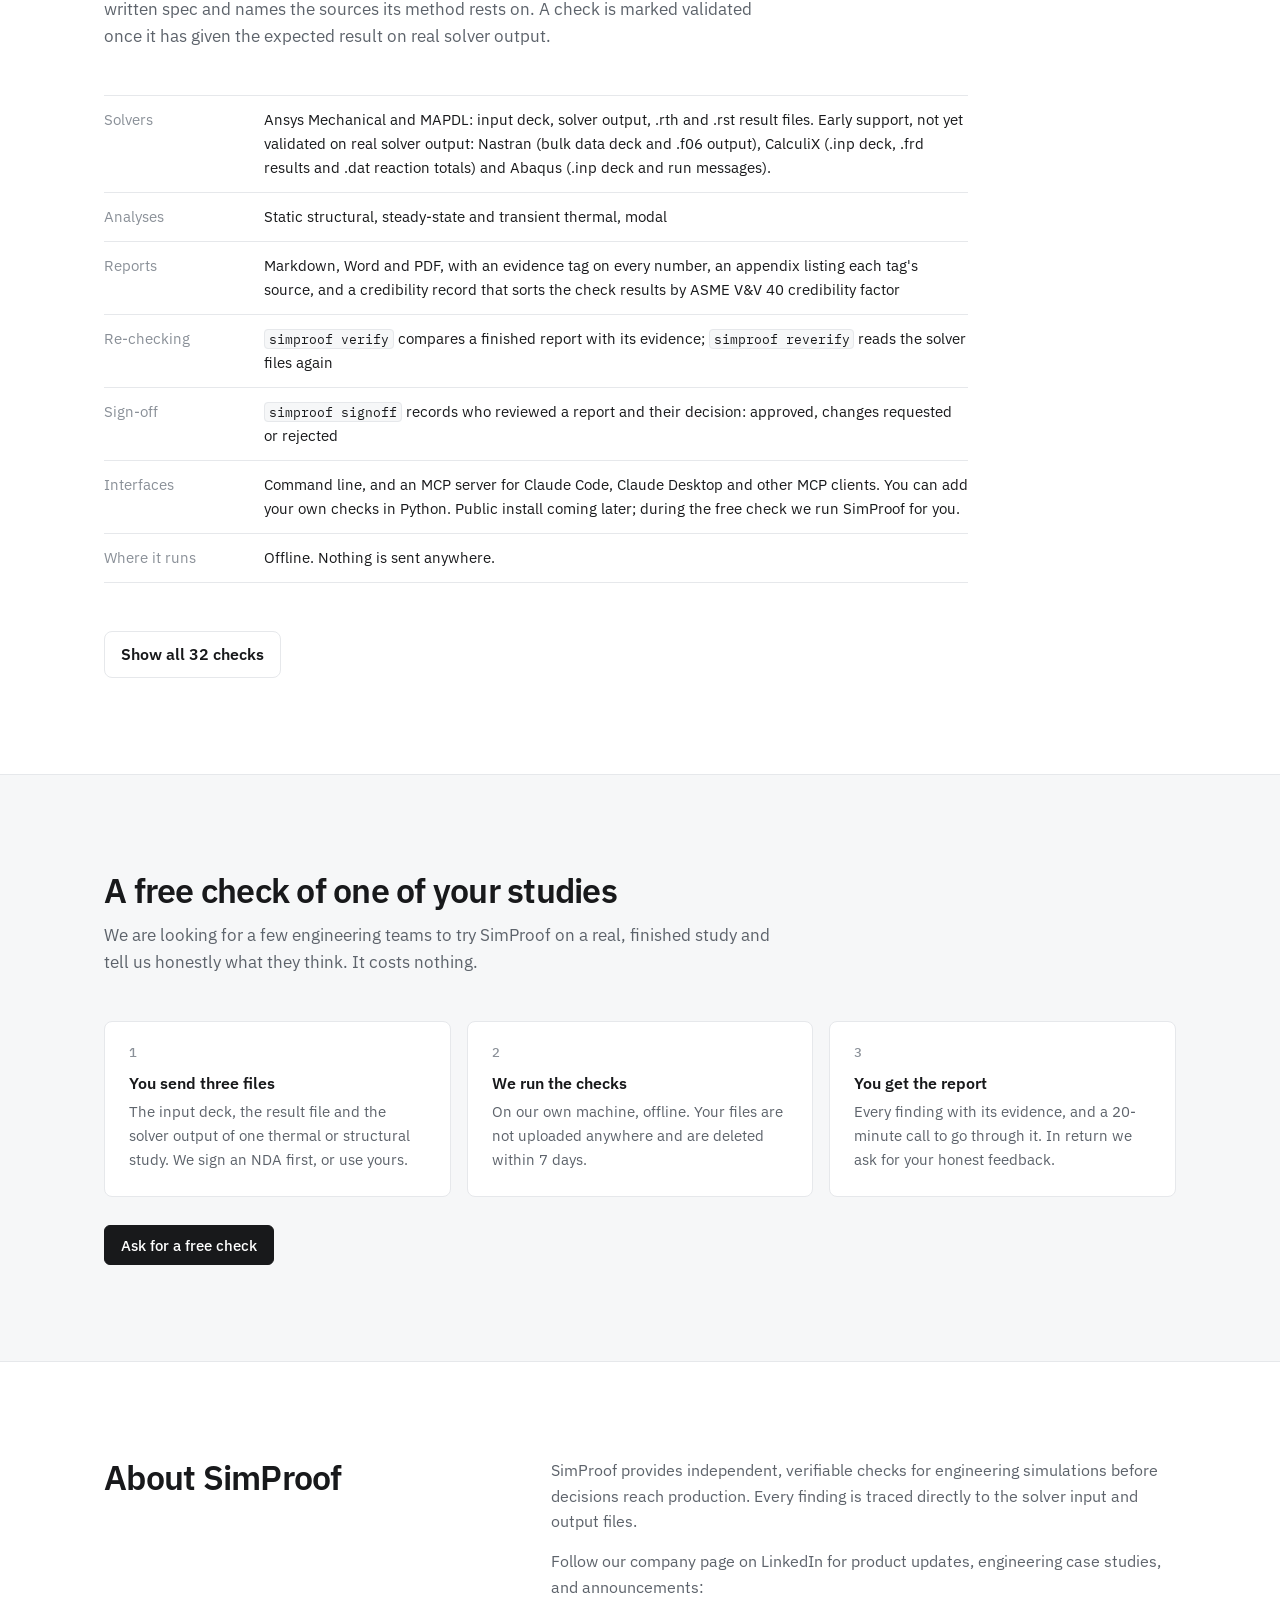
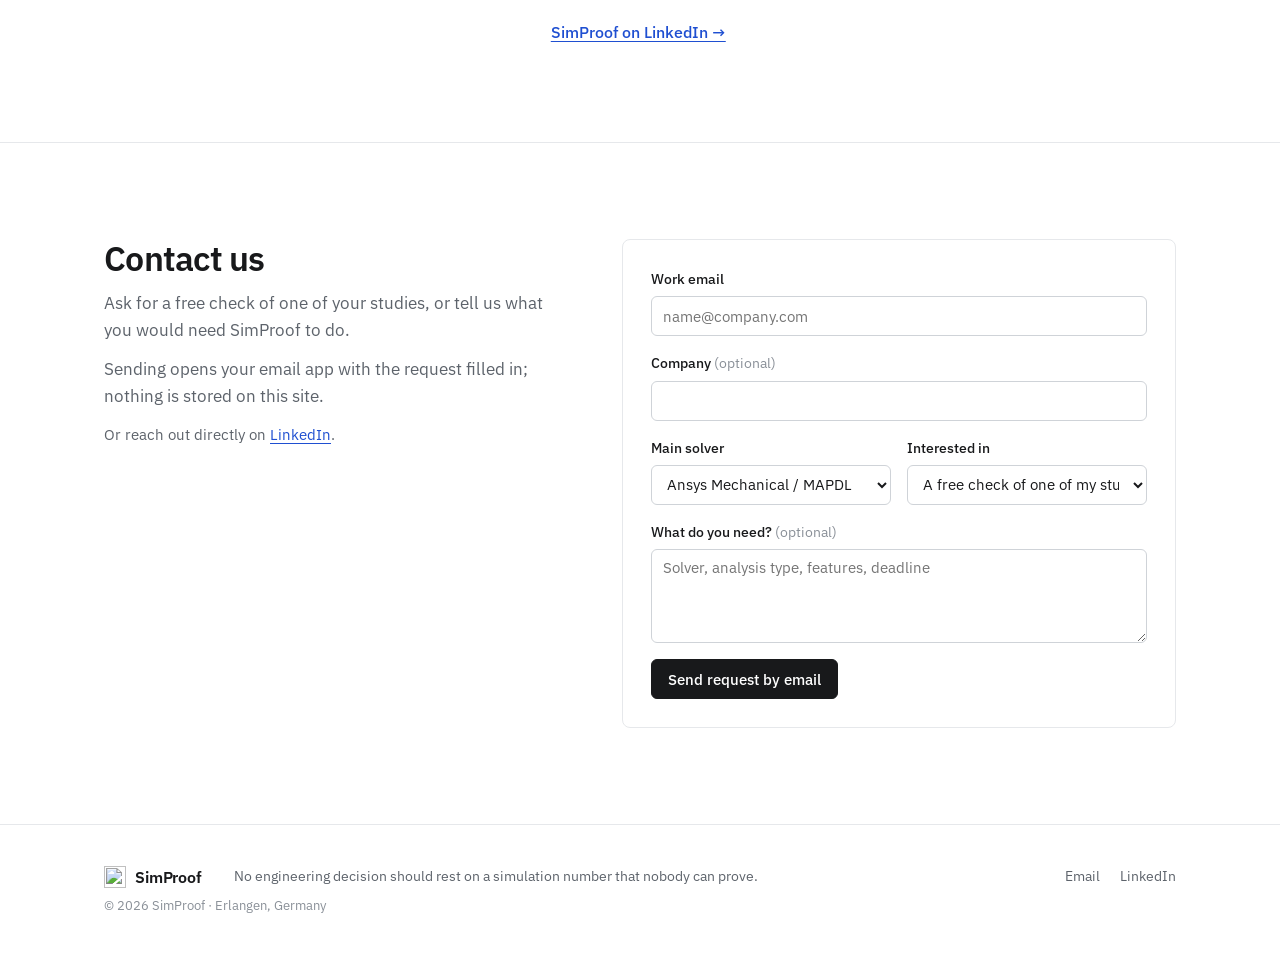
==== commit 39dfe302: "revert: restore clean CLI terminal interface in assistant section" ====
--- a/index.html
+++ b/index.html
@@ -525,33 +525,16 @@
         <div class="terminal">
           <div class="terminal-head">
             <div class="terminal-tabs" role="tablist" aria-label="Example sessions">
-              <button role="tab" id="tab-mcp" aria-controls="llm-ui-container" aria-selected="true" data-term="mcp"><span class="tab-dot" aria-hidden="true"></span>Claude Code (Live Agent)</button>
-              <button role="tab" id="tab-check" aria-controls="terminal-body" aria-selected="false" tabindex="-1" data-term="check">simproof check</button>
-              <button role="tab" id="tab-report" aria-controls="terminal-body" aria-selected="false" tabindex="-1" data-term="report">simproof report</button>
-              <button role="tab" id="tab-verify" aria-controls="terminal-body" aria-selected="false" tabindex="-1" data-term="verify">simproof verify</button>
-            </div>
-            <div class="terminal-actions" id="terminal-actions">
-              <button id="stream-replay-btn" class="stream-btn" aria-label="Replay stream">Replay ⟳</button>
-            </div>
-          </div>
-
-          <!-- llm-ui streaming chat container -->
-          <div class="llm-ui-container" id="llm-ui-container" role="tabpanel" aria-labelledby="tab-mcp">
-            <div class="llm-presets-bar">
-              <span class="llm-presets-label">Prompt:</span>
-              <button class="preset-pill is-active" data-scenario="pulsed">Pulsed thermal load</button>
-              <button class="preset-pill" data-scenario="balance">Cantilever balance</button>
-              <button class="preset-pill" data-scenario="modal">Unconstrained modal BC</button>
-            </div>
-            <div class="llm-chat-stream" id="llm-chat-stream" aria-live="polite"></div>
-          </div>
-
-          <!-- Classic CLI terminal for check, report, verify -->
-          <pre class="terminal-body" id="terminal-body" role="tabpanel" aria-labelledby="tab-check" tabindex="0" hidden></pre>
-
+              <button role="tab" id="tab-check" aria-controls="terminal-body" aria-selected="true" data-term="check">check</button>
+              <button role="tab" id="tab-report" aria-controls="terminal-body" aria-selected="false" tabindex="-1" data-term="report">report</button>
+              <button role="tab" id="tab-verify" aria-controls="terminal-body" aria-selected="false" tabindex="-1" data-term="verify">verify</button>
+              <button role="tab" id="tab-mcp" aria-controls="terminal-body" aria-selected="false" tabindex="-1" data-term="mcp">Claude Code</button>
+            </div>
+          </div>
+          <pre class="terminal-body" id="terminal-body" role="tabpanel" aria-labelledby="tab-check" tabindex="0"></pre>
           <div class="terminal-foot">
             <code>claude mcp add simproof -- simproof-mcp</code>
-            <span class="state soon">MCP Server Ready</span>
+            <span class="state soon">Coming later</span>
           </div>
         </div>
       </div>
--- a/styles.css
+++ b/styles.css
@@ -1024,286 +1024,9 @@
 }
 
 .terminal-head {
-  display: flex;
-  justify-content: space-between;
-  align-items: center;
-  background: var(--surface);
-  border-bottom: 1px solid var(--rule);
-  padding-right: 12px;
-  overflow-x: auto;
-}
-
-.tab-dot {
-  display: inline-block;
-  width: 7px;
-  height: 7px;
-  border-radius: 50%;
-  background: var(--pass);
-  margin-right: 7px;
-  vertical-align: 0.05em;
-  box-shadow: 0 0 0 2px var(--pass-wash);
-}
-
-.terminal-actions {
-  display: flex;
-  align-items: center;
-  gap: 8px;
-}
-
-.stream-btn {
-  display: inline-flex;
-  align-items: center;
-  padding: 4px 10px;
-  border: 1px solid var(--rule);
-  border-radius: 4px;
-  background: var(--surface);
-  color: var(--graphite);
-  font: 500 0.75rem var(--font-code);
-  cursor: pointer;
-  transition: all 0.15s ease;
-}
-
-.stream-btn:hover {
-  background: var(--tint);
-  color: var(--ink);
-  border-color: var(--rule-strong);
-}
-
-/* ---------- llm-ui Streaming Chat Interface ---------- */
-
-.llm-ui-container {
-  display: flex;
-  flex-direction: column;
-  min-height: 380px;
-  max-height: 480px;
-  background: var(--code-bg);
-}
-
-.llm-presets-bar {
-  display: flex;
-  align-items: center;
-  gap: 8px;
-  padding: 10px 16px;
   background: var(--surface);
   border-bottom: 1px solid var(--rule);
   overflow-x: auto;
-}
-
-.llm-presets-label {
-  font: 600 0.72rem var(--font-code);
-  text-transform: uppercase;
-  color: var(--muted);
-  letter-spacing: 0.05em;
-  white-space: nowrap;
-}
-
-.preset-pill {
-  padding: 4px 11px;
-  border: 1px solid var(--rule);
-  border-radius: 14px;
-  background: var(--tint);
-  color: var(--graphite);
-  font: 500 0.75rem var(--font-body);
-  cursor: pointer;
-  white-space: nowrap;
-  transition: all 0.15s ease;
-}
-
-.preset-pill:hover {
-  background: var(--surface);
-  color: var(--ink);
-  border-color: var(--rule-strong);
-}
-
-.preset-pill.is-active {
-  background: var(--ink);
-  color: #fff;
-  border-color: var(--ink);
-}
-
-.llm-chat-stream {
-  flex: 1;
-  overflow-y: auto;
-  padding: 18px 20px;
-  display: flex;
-  flex-direction: column;
-  gap: 14px;
-  font-size: 0.8125rem;
-  line-height: 1.6;
-}
-
-.llm-msg-user {
-  display: flex;
-  align-items: flex-start;
-  gap: 10px;
-  background: var(--surface);
-  border: 1px solid var(--rule);
-  border-radius: 6px;
-  padding: 9px 13px;
-  color: var(--ink);
-}
-
-.llm-user-badge {
-  display: inline-block;
-  padding: 2px 6px;
-  border-radius: 3px;
-  background: var(--tint);
-  font: 600 0.7rem var(--font-code);
-  color: var(--graphite);
-  text-transform: uppercase;
-}
-
-.llm-user-prompt {
-  font-family: var(--font-code);
-  font-size: 0.78rem;
-  color: var(--ink);
-}
-
-.llm-msg-assistant {
-  display: flex;
-  flex-direction: column;
-  gap: 12px;
-}
-
-/* Tool execution block (llm-ui custom component) */
-.llm-tool-card {
-  display: flex;
-  flex-direction: column;
-  gap: 5px;
-  background: var(--surface);
-  border: 1px solid var(--rule);
-  border-left: 3px solid var(--proof);
-  border-radius: 4px;
-  padding: 8px 12px;
-  font-family: var(--font-code);
-  font-size: 0.75rem;
-}
-
-.llm-tool-head {
-  display: flex;
-  align-items: center;
-  gap: 8px;
-  color: var(--graphite);
-  font-weight: 500;
-}
-
-.llm-tool-head .tool-name {
-  color: var(--proof);
-  font-weight: 600;
-}
-
-.llm-tool-result {
-  color: var(--pass);
-  font-size: 0.72rem;
-  display: flex;
-  align-items: center;
-  gap: 6px;
-}
-
-.llm-tool-result.running {
-  color: var(--muted);
-  font-style: italic;
-}
-
-.llm-tool-result.has-fail {
-  color: var(--fail);
-}
-
-.llm-tool-result.has-warn {
-  color: var(--warn);
-}
-
-/* Streamed text content */
-.llm-response-content {
-  color: var(--code-ink);
-  line-height: 1.65;
-  font-size: 0.8125rem;
-}
-
-.llm-response-content p {
-  margin: 0 0 10px 0;
-}
-
-.llm-response-content p:last-child {
-  margin-bottom: 0;
-}
-
-/* Custom embedded finding card */
-.llm-finding-card {
-  background: var(--surface);
-  border: 1px solid var(--rule);
-  border-radius: 6px;
-  padding: 12px 14px;
-  margin: 10px 0;
-  display: flex;
-  flex-direction: column;
-  gap: 8px;
-}
-
-.llm-finding-card.fail {
-  border-color: var(--fail);
-  background: #fffafa;
-}
-
-.llm-finding-card.pass {
-  border-color: var(--pass);
-  background: #f7faf8;
-}
-
-.llm-finding-header {
-  display: flex;
-  align-items: center;
-  gap: 8px;
-  font-weight: 600;
-  font-size: 0.8125rem;
-}
-
-.llm-finding-list {
-  list-style: none;
-  padding: 0;
-  margin: 0;
-  display: flex;
-  flex-direction: column;
-  gap: 5px;
-  font-family: var(--font-code);
-  font-size: 0.75rem;
-  color: var(--graphite);
-}
-
-.llm-finding-list li {
-  display: flex;
-  align-items: center;
-  gap: 6px;
-  flex-wrap: wrap;
-}
-
-/* Blinking cursor */
-.llm-cursor {
-  display: inline-block;
-  width: 7px;
-  height: 1.1em;
-  vertical-align: -0.15em;
-  background: var(--proof);
-  margin-left: 2px;
-  animation: blink 0.8s infinite;
-}
-
-@keyframes blink {
-  0%, 100% { opacity: 1; }
-  50% { opacity: 0; }
-}
-
-@media (max-width: 640px) {
-  .terminal-head {
-    flex-direction: column;
-    align-items: stretch;
-    padding-right: 0;
-  }
-  .terminal-actions {
-    padding: 6px 12px;
-    border-top: 1px solid var(--rule);
-    justify-content: flex-end;
-  }
 }
 
 .terminal-tabs {
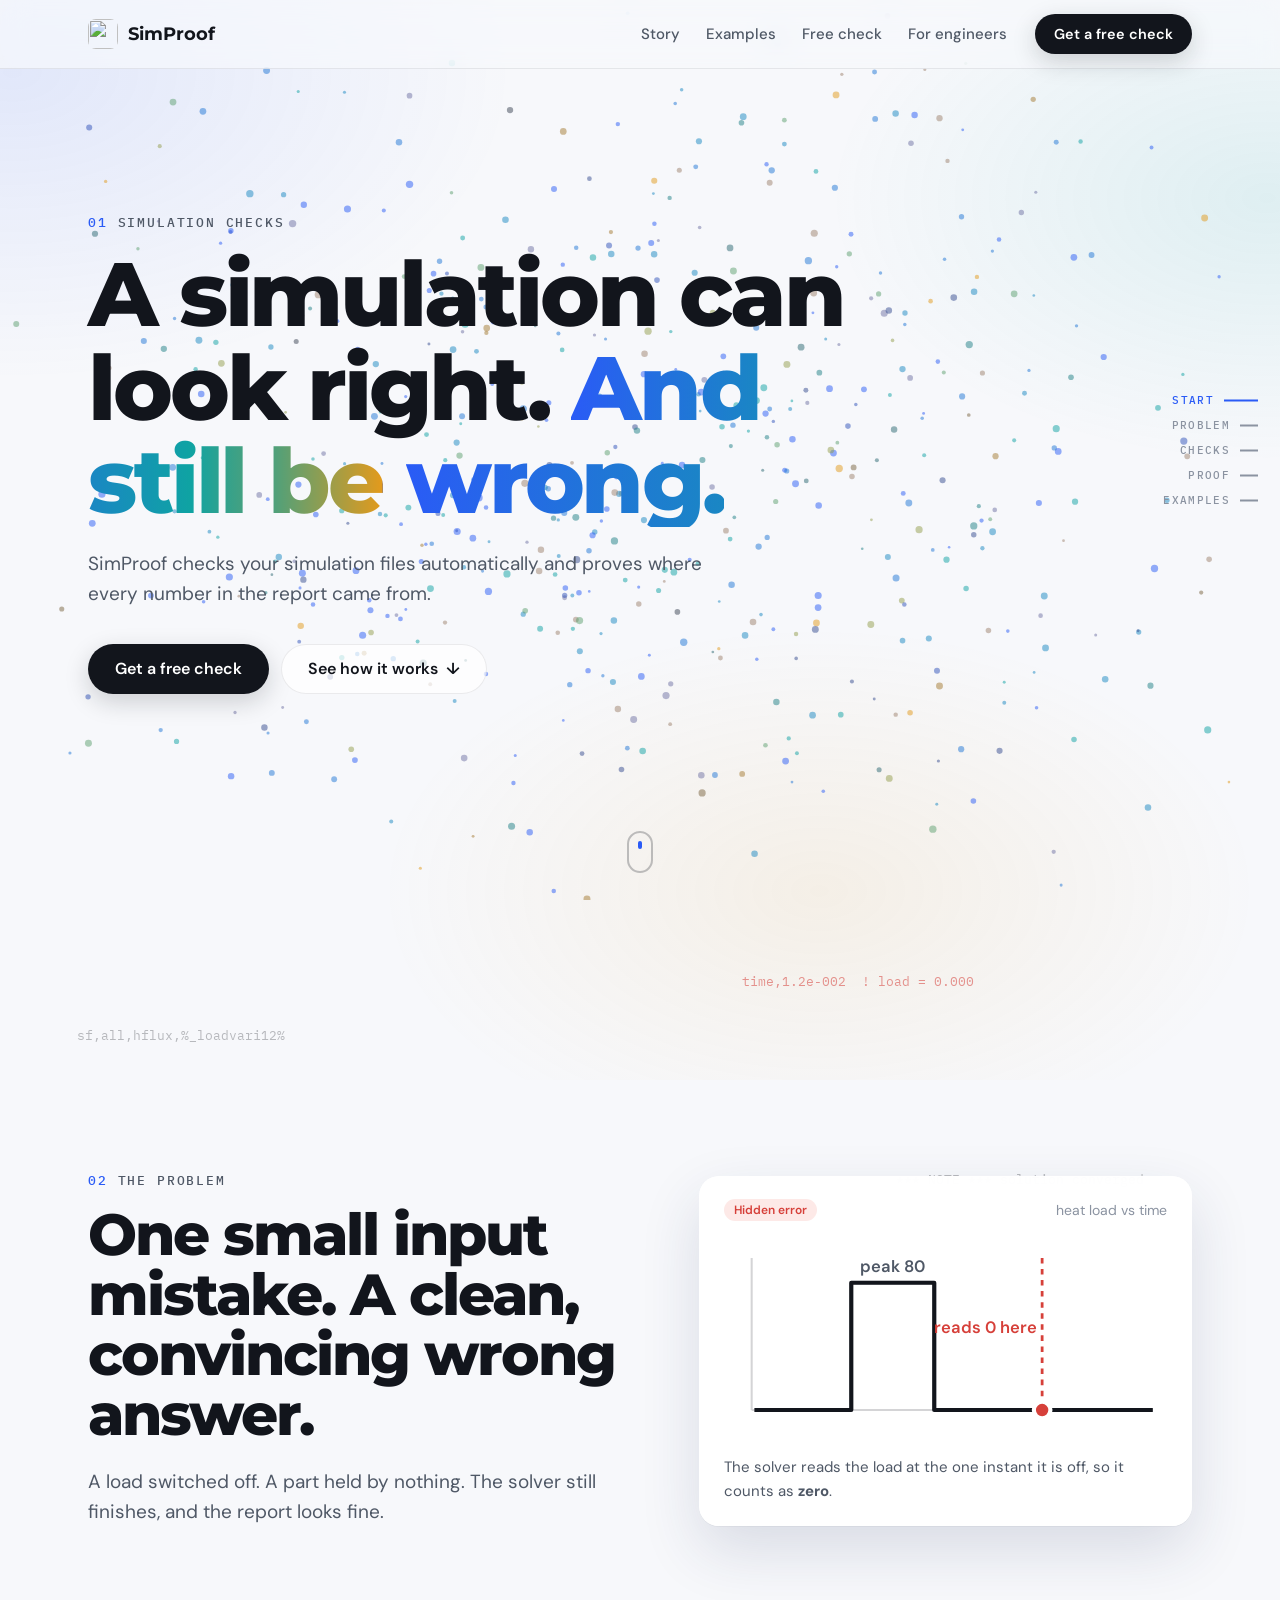
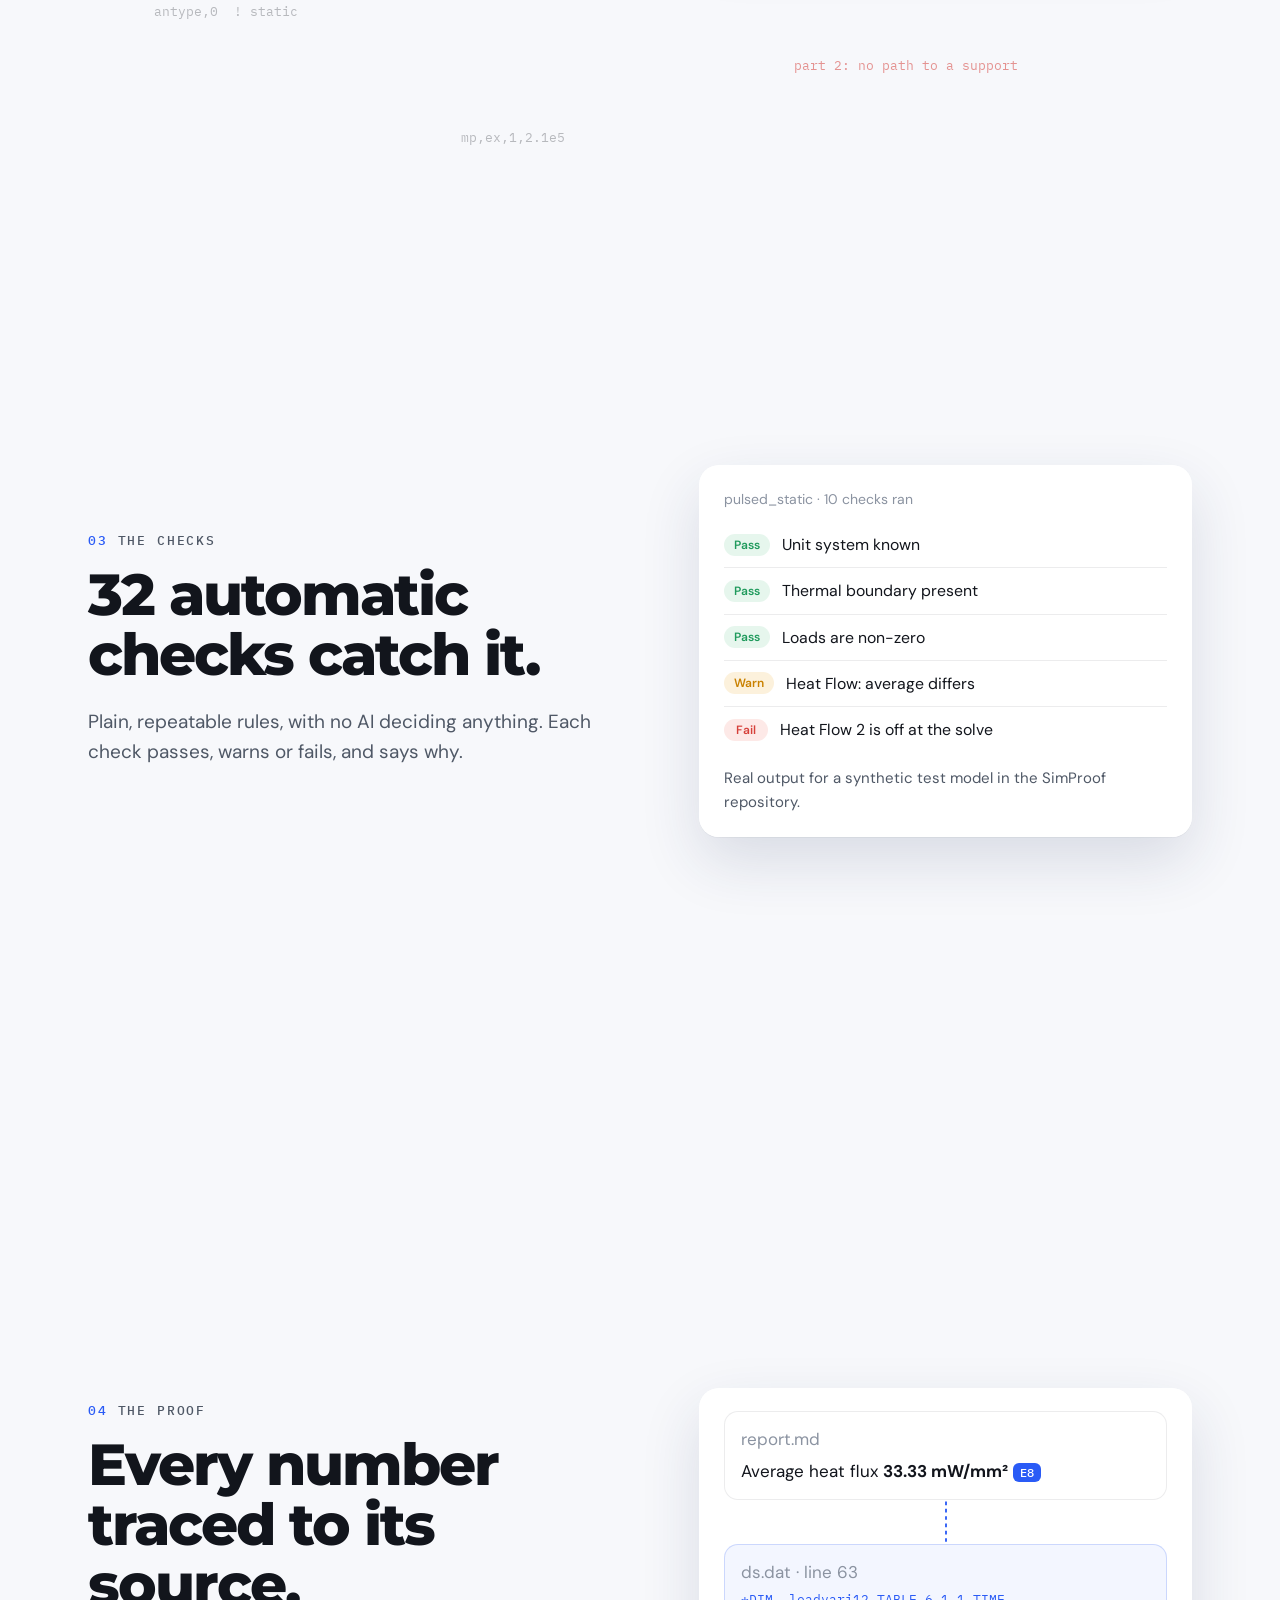
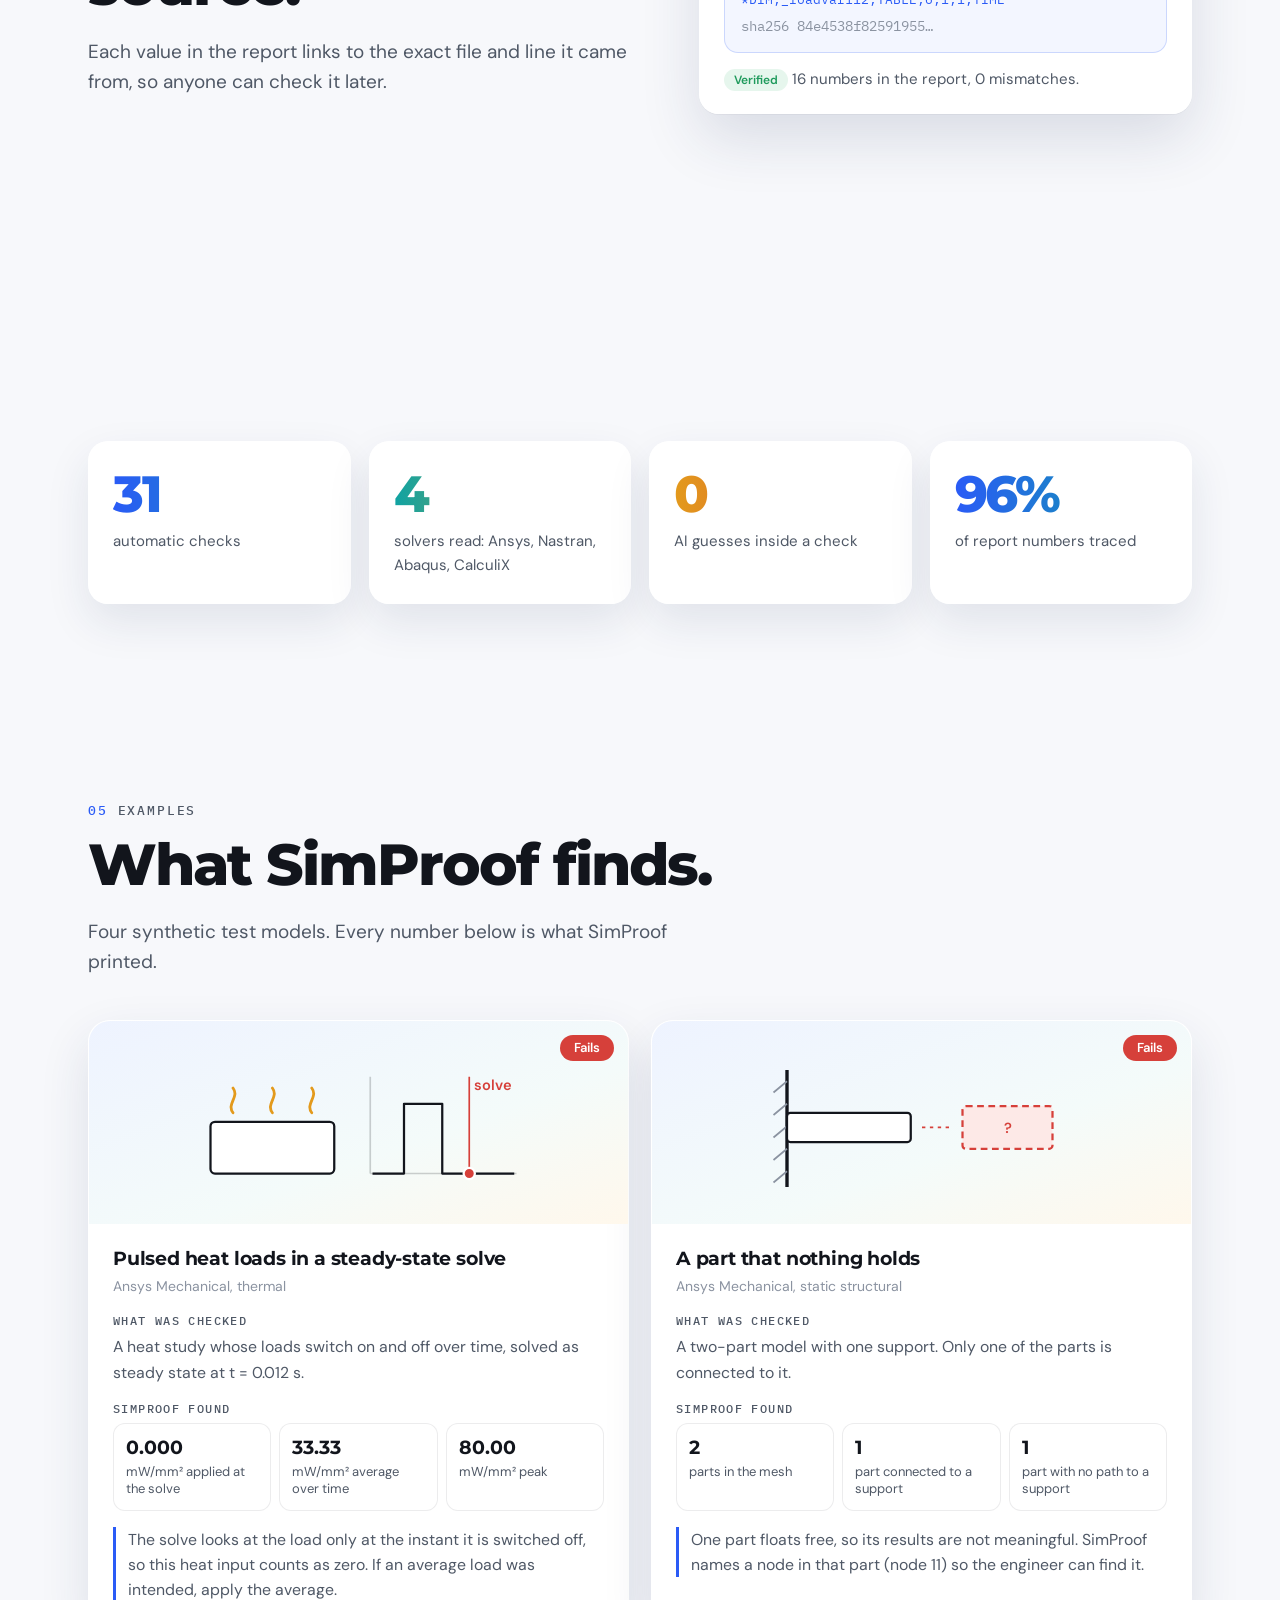
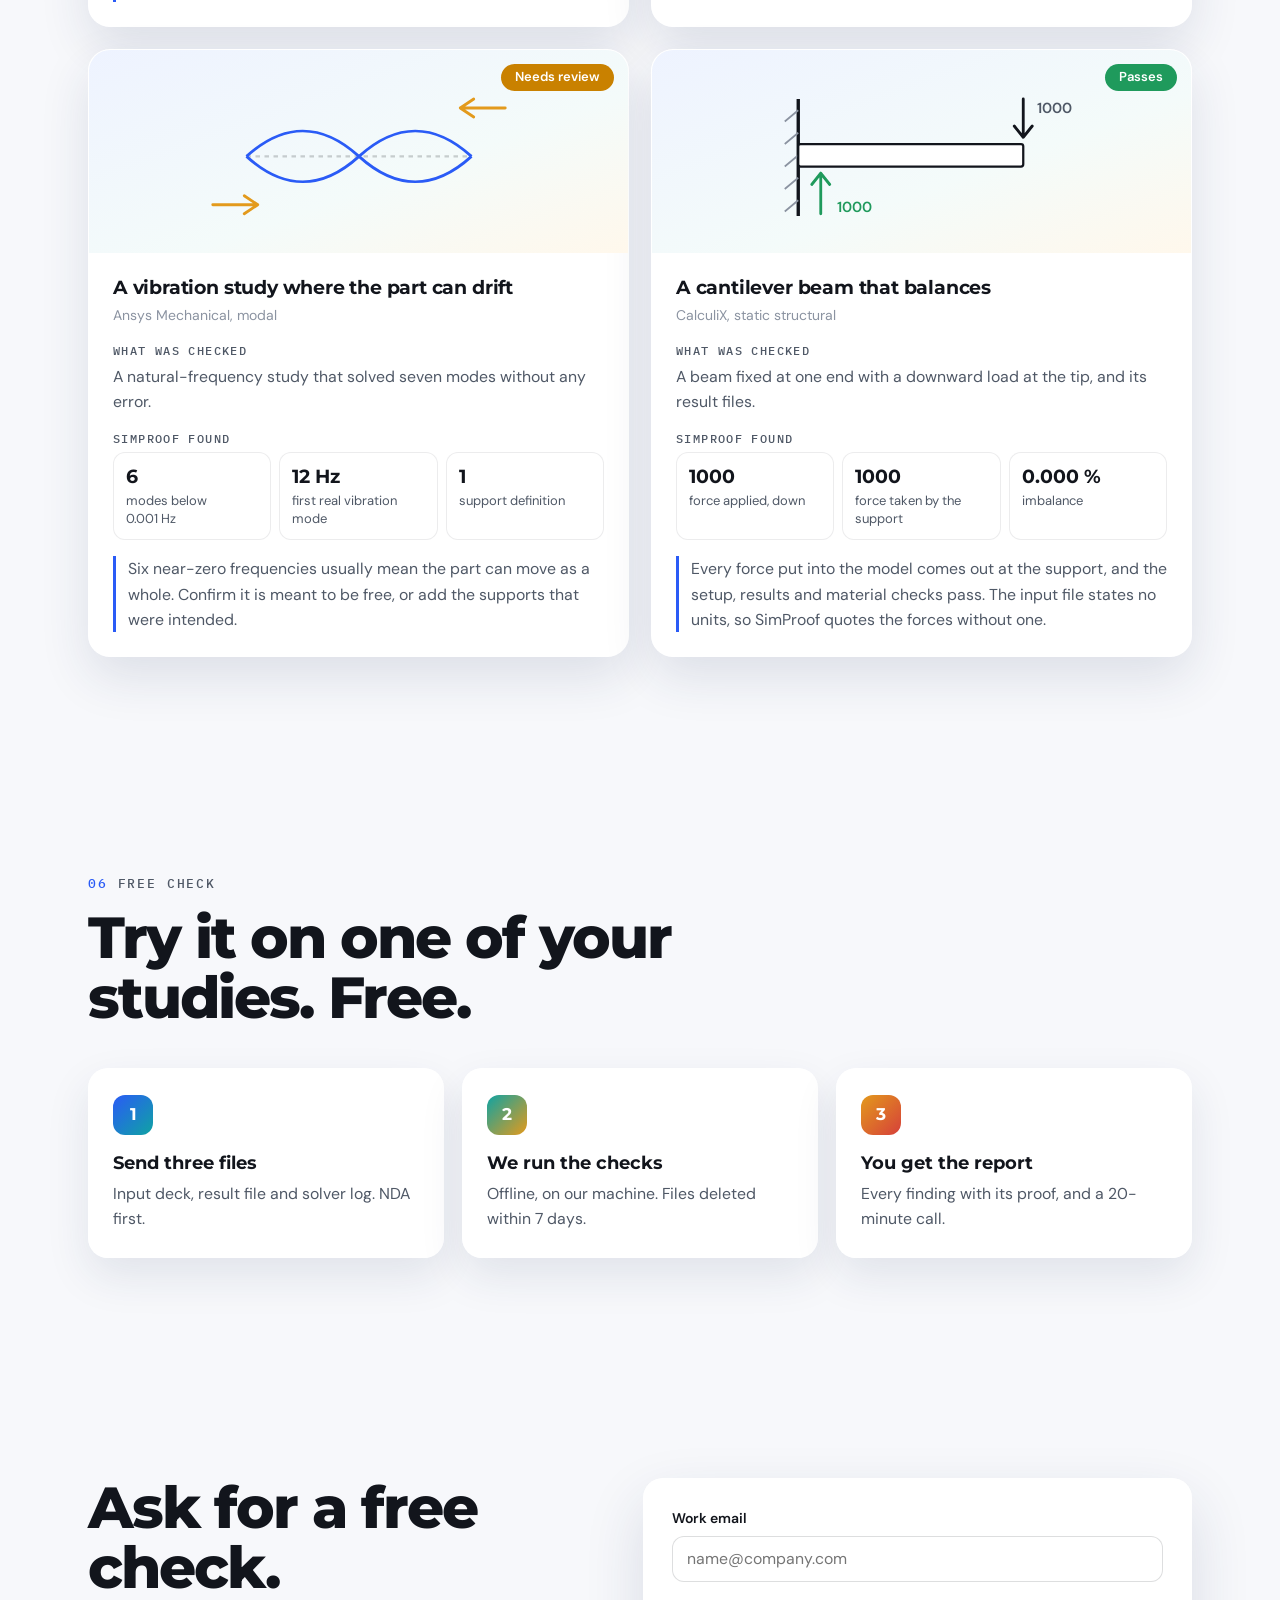
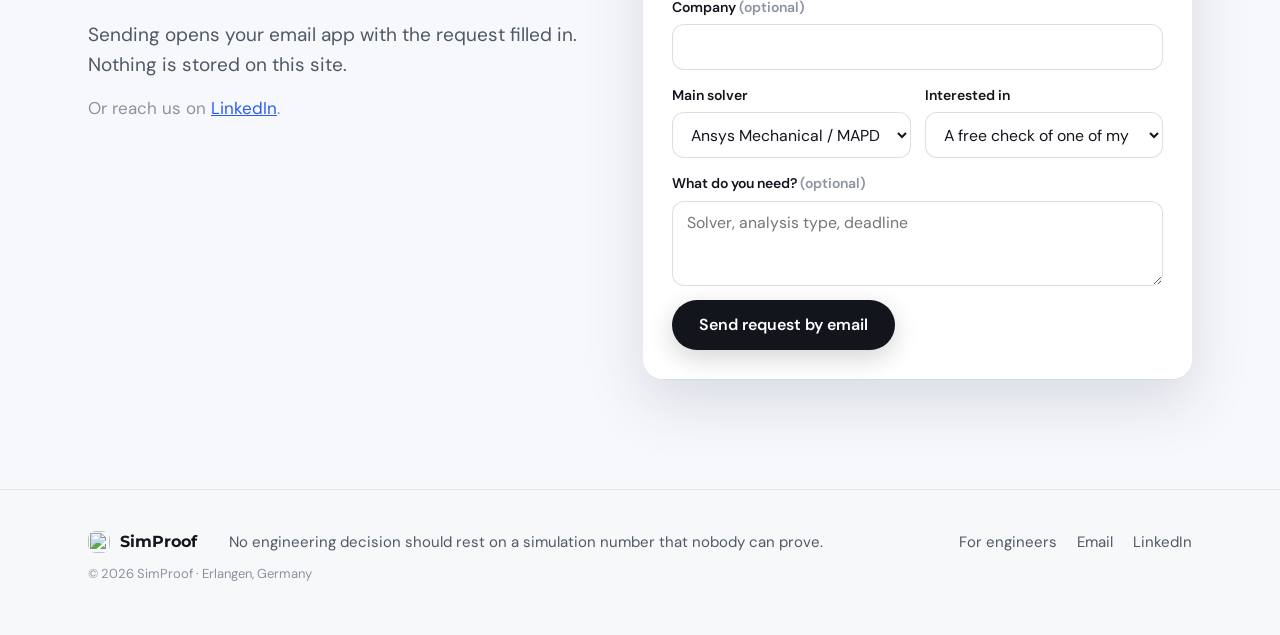
==== commit aa683c39: "New home page: short scroll story over a moving particle field; technical detail moved to engineers." ====
--- a/index.html
+++ b/index.html
@@ -4,7 +4,7 @@
   <meta charset="UTF-8">
   <meta name="viewport" content="width=device-width, initial-scale=1.0">
   <title>SimProof | Simulation reports, with proof</title>
-  <meta name="description" content="SimProof checks engineering simulation files before their numbers reach a report, and traces every reported value to the file and line it came from.">
+  <meta name="description" content="SimProof checks engineering simulations automatically and proves where every number in the report came from.">
   <meta name="color-scheme" content="light">
   <link rel="icon" href="./favicon.svg" type="image/svg+xml">
 
@@ -14,227 +14,154 @@
 
   <link rel="preconnect" href="https://fonts.googleapis.com">
   <link rel="preconnect" href="https://fonts.gstatic.com" crossorigin>
-  <link href="https://fonts.googleapis.com/css2?family=IBM+Plex+Mono:wght@400;500&family=IBM+Plex+Sans:wght@400;500;600&display=swap" rel="stylesheet">
-  <link rel="stylesheet" href="./styles.css?v=6">
+  <link href="https://fonts.googleapis.com/css2?family=Montserrat:wght@600;700;800&family=DM+Sans:wght@400;500;600&family=IBM+Plex+Mono:wght@400;500&display=swap" rel="stylesheet">
+  <link rel="stylesheet" href="./home.css?v=3">
+  <script>document.documentElement.classList.add("js")</script>
 </head>
 <body>
   <a class="skip-link" href="#main">Skip to content</a>
 
-  <header class="masthead">
-    <div class="wrap masthead-row">
-      <a href="#top" class="wordmark" aria-label="SimProof home">
-        <img src="./favicon.svg" alt="" width="28" height="28">
+  <!-- The moving background: one canvas behind the whole page -->
+  <canvas id="field" aria-hidden="true"></canvas>
+  <div class="progress" aria-hidden="true"><span id="progress-bar"></span></div>
+
+  <header class="top">
+    <div class="wrap top-row">
+      <a href="#story-claim" class="brand" aria-label="SimProof home">
+        <img src="./favicon.svg" alt="" width="30" height="30">
         <span>SimProof</span>
       </a>
-      <nav class="primary-nav" aria-label="Main">
-        <a href="#why">Overview</a>
+      <nav class="nav" aria-label="Main">
+        <a href="#story-problem">Story</a>
         <a href="#examples">Examples</a>
-        <a href="#what">For engineers</a>
-        <a href="#demo">Demo</a>
-        <a href="#available">Checks</a>
-        <a href="#pilot">Free check</a>
-        <a href="#about">About</a>
+        <a href="#free-check">Free check</a>
+        <a href="./engineers.html">For engineers</a>
       </nav>
-      <a href="#pilot" class="button button-primary button-small">Get a free check</a>
+      <a href="#contact" class="btn btn-dark btn-small" data-interest="A free check of one of my studies">Get a free check</a>
     </div>
   </header>
 
+  <!-- Chapter rail -->
+  <nav class="rail" aria-label="Chapters">
+    <a href="#story-claim" data-rail="story-claim"><span>Start</span><i>01</i></a>
+    <a href="#story-problem" data-rail="story-problem"><span>Problem</span><i>02</i></a>
+    <a href="#story-checks" data-rail="story-checks"><span>Checks</span><i>03</i></a>
+    <a href="#story-proof" data-rail="story-proof"><span>Proof</span><i>04</i></a>
+    <a href="#examples" data-rail="examples"><span>Examples</span><i>05</i></a>
+  </nav>
+
   <main id="main">
 
-    <!-- Hero: the pulsed load from the repo's test model, and the instant the solver actually sees -->
-    <section class="hero" id="top">
-      <div class="wrap hero-grid">
-        <div class="hero-copy">
-          <h1>A simulation can look right and still be wrong.</h1>
-          <p class="lede">
-            Engineers use computer simulations to decide whether a product is safe: whether a part is strong
-            enough, or stays cool enough. A small setup mistake can produce a clean, convincing answer that is
-            wrong. SimProof checks simulations automatically and proves where every number in the report came from.
-          </p>
-          <div class="actions">
-            <a href="#pilot" class="button button-primary">Get a free check</a>
-            <a href="#demo" class="button">See a traced report</a>
-          </div>
-          <p class="hero-note">Free for early users. Works with Ansys Mechanical and MAPDL; Nastran, Abaqus and CalculiX in early support.</p>
-        </div>
-
-        <figure class="scope" aria-labelledby="scope-title">
-          <div class="scope-head">
-            <span id="scope-title" class="scope-title">Example: a heat load the solver sees as zero</span>
-            <span class="scope-source">ds.dat, line 63</span>
-          </div>
-
-          <svg class="scope-plot" viewBox="0 0 600 300" role="img"
-               aria-label="Load table for Heat Flow 2: zero until 0.005 s, 80 mW/mm² until 0.010 s, then zero. The static solve evaluates it at 0.012 s, where it is zero.">
-            <rect class="plot-window" x="52" y="28" width="316.8" height="222"/>
-            <text class="plot-label plot-label-minor" x="60" y="46">load step, 0 to 0.012 s</text>
-
-            <g class="plot-grid">
-              <line x1="52" y1="72.4" x2="580" y2="72.4"/>
-              <line x1="52" y1="161.2" x2="580" y2="161.2"/>
-              <line x1="184" y1="28" x2="184" y2="250"/>
-              <line x1="316" y1="28" x2="316" y2="250"/>
-              <line x1="448" y1="28" x2="448" y2="250"/>
-            </g>
-            <line class="plot-axis" x1="52" y1="250" x2="580" y2="250"/>
-            <line class="plot-axis" x1="52" y1="28" x2="52" y2="250"/>
-
-            <g class="plot-ticks">
-              <text x="44" y="254" text-anchor="end">0</text>
-              <text x="44" y="165" text-anchor="end">40</text>
-              <text x="44" y="76" text-anchor="end">80</text>
-              <text x="52" y="272" text-anchor="middle">0</text>
-              <text x="184" y="272" text-anchor="middle">0.005</text>
-              <text x="316" y="272" text-anchor="middle">0.010</text>
-              <text x="448" y="272" text-anchor="middle">0.015</text>
-              <text x="580" y="272" text-anchor="end">0.020 s</text>
-            </g>
-            <text class="plot-ticks plot-label-minor" x="14" y="20">mW/mm²</text>
-
-            <line class="plot-mean" x1="52" y1="176" x2="368.8" y2="176"/>
-            <text class="plot-label plot-label-mean" x="376" y="180">time-average 33.33</text>
-
-            <polyline class="plot-curve" points="52,250 181.36,250 184,72.4 313.36,72.4 316,250 580,250"/>
-            <text class="plot-label plot-label-minor" x="249" y="62" text-anchor="middle">peak 80.00</text>
-
-            <g class="plot-cursor" id="scope-cursor" transform="translate(368.8 0)">
-              <line x1="0" y1="28" x2="0" y2="250"/>
-              <text id="scope-cursor-label" x="8" y="96">solve, t = 0.012 s</text>
-            </g>
-            <circle class="plot-dot" id="scope-dot" cx="368.8" cy="250" r="6"/>
+    <!-- 01 The claim -->
+    <section class="chapter chapter-hero" id="story-claim" data-shape="drift">
+      <div class="wrap">
+        <p class="kicker"><b>01</b> Simulation checks</p>
+        <h1 class="reveal">A simulation can look right. <em>And still be wrong.</em></h1>
+        <p class="lead">SimProof checks your simulation files automatically and proves where every number in the report came from.</p>
+        <div class="cta">
+          <a href="#contact" class="btn btn-dark" data-interest="A free check of one of my studies">Get a free check</a>
+          <a href="#story-problem" class="btn btn-ghost">See how it works <span aria-hidden="true">&darr;</span></a>
+        </div>
+      </div>
+      <a href="#story-problem" class="scroll-hint" aria-label="Scroll to the next chapter"><span></span></a>
+    </section>
+
+    <!-- 02 The problem -->
+    <section class="chapter" id="story-problem" data-shape="mesh">
+      <div class="floaters" aria-hidden="true">
+        <span style="--x:6%;--y:14%;--d:0s">sf,all,hflux,%_loadvari12%</span>
+        <span style="--x:58%;--y:8%;--d:-4s" class="bad">time,1.2e-002 &nbsp;! load = 0.000</span>
+        <span style="--x:70%;--y:30%;--d:-9s">*** NOTE *** solution converged</span>
+        <span style="--x:12%;--y:78%;--d:-2s">antype,0 &nbsp;! static</span>
+        <span style="--x:62%;--y:84%;--d:-6s" class="bad">part 2: no path to a support</span>
+        <span style="--x:36%;--y:92%;--d:-11s">mp,ex,1,2.1e5</span>
+      </div>
+      <div class="wrap split">
+        <div>
+          <p class="kicker"><b>02</b> The problem</p>
+          <h2 class="reveal">One small input mistake. A clean, convincing wrong answer.</h2>
+          <p class="lead">A load switched off. A part held by nothing. The solver still finishes, and the report looks fine.</p>
+        </div>
+        <figure class="card card-chart">
+          <div class="card-head"><span class="pill pill-fail">Hidden error</span><span class="muted">heat load vs time</span></div>
+          <svg viewBox="0 0 320 150" aria-label="A pulsed heat load that is zero at the moment the solver evaluates it">
+            <path d="M20 128h290M20 128V18" class="c-axis"/>
+            <path d="M22 128h70v-92h60v92h158" class="c-curve"/>
+            <path d="M22 128h70v-92h60v92h158" class="c-curve c-draw"/>
+            <path d="M230 18v110" class="c-cursor"/>
+            <circle cx="230" cy="128" r="6" class="c-dot"/>
+            <text x="226" y="72" text-anchor="end" class="c-label c-label-fail">reads 0 here</text>
+            <text x="98" y="28" class="c-label">peak 80</text>
           </svg>
-
-          <p class="scope-readout" aria-live="off">
-            <span>Value the solver applies</span>
-            <output id="scope-readout">0.000 mW/mm² at t = 0.0120 s</output>
-          </p>
-
-          <div class="scope-verdict" id="scope-verdict">
-            <span class="chip chip-fail">Fail</span>
-            <p>
-              The steady-state solve evaluates this load only at t&nbsp;=&nbsp;0.012&nbsp;s, where it is
-              <strong>0.000&nbsp;mW/mm²</strong>&nbsp;<button class="tag" data-ev="E7" data-jump>[E7]</button>.
-              Over the load step it averages <strong>33.33&nbsp;mW/mm²</strong>&nbsp;<button class="tag" data-ev="E8" data-jump>[E8]</button>,
-              with a peak of <strong>80.00&nbsp;mW/mm²</strong>&nbsp;<button class="tag" data-ev="E9" data-jump>[E9]</button>.
-            </p>
-          </div>
-
-          <figcaption class="scope-caption">
-            Synthetic test model from the SimProof repository, checked by <code>static_time_dependent_load</code>.
-            <button class="link-button" id="scope-replay" type="button">Replay</button>
-          </figcaption>
+          <figcaption>The solver reads the load at the one instant it is off, so it counts as <b>zero</b>.</figcaption>
         </figure>
       </div>
     </section>
 
-    <!-- Plain-language overview, for anyone -->
-    <section class="section section-tinted" id="why">
+    <!-- 03 The checks -->
+    <section class="chapter" id="story-checks" data-shape="grid">
+      <div class="wrap split">
+        <div>
+          <p class="kicker"><b>03</b> The checks</p>
+          <h2 class="reveal">32 automatic checks catch it.</h2>
+          <p class="lead">Plain, repeatable rules, with no AI deciding anything. Each check passes, warns or fails, and says why.</p>
+        </div>
+        <figure class="card">
+          <div class="card-head"><span class="muted">pulsed_static &middot; 10 checks ran</span></div>
+          <ul class="checklist">
+            <li style="--i:0"><span class="pill pill-pass">Pass</span> Unit system known</li>
+            <li style="--i:1"><span class="pill pill-pass">Pass</span> Thermal boundary present</li>
+            <li style="--i:2"><span class="pill pill-pass">Pass</span> Loads are non-zero</li>
+            <li style="--i:3"><span class="pill pill-warn">Warn</span> Heat Flow: average differs</li>
+            <li style="--i:4"><span class="pill pill-fail">Fail</span> Heat Flow 2 is off at the solve</li>
+          </ul>
+          <figcaption>Real output for a synthetic test model in the SimProof repository.</figcaption>
+        </figure>
+      </div>
+    </section>
+
+    <!-- 04 The proof -->
+    <section class="chapter" id="story-proof" data-shape="trace">
+      <div class="wrap split">
+        <div>
+          <p class="kicker"><b>04</b> The proof</p>
+          <h2 class="reveal">Every number traced to its source.</h2>
+          <p class="lead">Each value in the report links to the exact file and line it came from, so anyone can check it later.</p>
+        </div>
+        <figure class="card">
+          <div class="trace">
+            <div class="trace-box">
+              <span class="muted">report.md</span>
+              <p>Average heat flux <b>33.33 mW/mm²</b> <span class="etag">E8</span></p>
+            </div>
+            <svg class="trace-link" viewBox="0 0 40 60" aria-hidden="true"><path d="M20 2v56"/></svg>
+            <div class="trace-box trace-src">
+              <span class="muted">ds.dat &middot; line 63</span>
+              <code>*DIM,_loadvari12,TABLE,6,1,1,TIME</code>
+              <span class="muted mono">sha256 84e4538f82591955&hellip;</span>
+            </div>
+          </div>
+          <figcaption><span class="pill pill-pass">Verified</span> 16 numbers in the report, 0 mismatches.</figcaption>
+        </figure>
+      </div>
+    </section>
+
+    <!-- Numbers -->
+    <section class="numbers" aria-label="SimProof in numbers">
+      <div class="wrap numbers-row">
+        <div><b data-count="32">32</b><span>automatic checks</span></div>
+        <div><b data-count="4">4</b><span>solvers read: Ansys, Nastran, Abaqus, CalculiX</span></div>
+        <div><b data-count="0">0</b><span>AI guesses inside a check</span></div>
+        <div><b data-count="100" data-suffix="%">100%</b><span>of report numbers traced</span></div>
+      </div>
+    </section>
+
+    <!-- Examples -->
+    <section class="block" id="examples" data-shape="drift">
       <div class="wrap">
-        <div class="section-head">
-          <h2>SimProof in one minute</h2>
-        </div>
-
-        <ol class="flow" aria-label="How SimProof works">
-          <li class="flow-step">
-            <svg class="flow-art" viewBox="0 0 160 110" aria-hidden="true">
-              <rect x="52" y="8" width="64" height="82" rx="6" class="fa-sheet fa-back"/>
-              <rect x="40" y="16" width="64" height="82" rx="6" class="fa-sheet fa-back"/>
-              <rect x="28" y="24" width="64" height="82" rx="6" class="fa-sheet"/>
-              <path d="M40 44h40M40 56h32M40 68h40M40 80h24" class="fa-lines"/>
-            </svg>
-            <h3>1. Your simulation files</h3>
-            <p>The setup, the results and the solver log, exactly as the simulation left them.</p>
-          </li>
-          <li class="flow-arrow" aria-hidden="true"><svg viewBox="0 0 40 20"><path d="M2 10h32M26 3l8 7-8 7"/></svg></li>
-          <li class="flow-step">
-            <svg class="flow-art" viewBox="0 0 160 110" aria-hidden="true">
-              <rect x="30" y="8" width="100" height="94" rx="8" class="fa-sheet"/>
-              <circle cx="52" cy="32" r="9" class="fa-pass"/><path d="M47 32l4 4 6-7" class="fa-mark"/>
-              <path d="M70 32h44" class="fa-lines"/>
-              <circle cx="52" cy="56" r="9" class="fa-pass"/><path d="M47 56l4 4 6-7" class="fa-mark"/>
-              <path d="M70 56h36" class="fa-lines"/>
-              <circle cx="52" cy="80" r="9" class="fa-fail"/><path d="M48 76l8 8M56 76l-8 8" class="fa-mark"/>
-              <path d="M70 80h40" class="fa-lines fa-lines-fail"/>
-            </svg>
-            <h3>2. 32 automatic checks</h3>
-            <p>SimProof looks for common setup and physics mistakes. Each check passes, warns or fails, and says why.</p>
-          </li>
-          <li class="flow-arrow" aria-hidden="true"><svg viewBox="0 0 40 20"><path d="M2 10h32M26 3l8 7-8 7"/></svg></li>
-          <li class="flow-step">
-            <svg class="flow-art" viewBox="0 0 160 110" aria-hidden="true">
-              <rect x="6" y="8" width="100" height="94" rx="8" class="fa-sheet"/>
-              <path d="M18 26h56M18 38h70" class="fa-lines"/>
-              <rect x="14" y="50" width="84" height="22" rx="4" class="fa-tag"/>
-              <text x="56" y="65" text-anchor="middle" class="fa-text">33.33 [E8]</text>
-              <path d="M18 86h50" class="fa-lines"/>
-              <path d="M98 61 C114 61 114 44 124 44" class="fa-link"/>
-              <rect x="124" y="22" width="30" height="44" rx="4" class="fa-sheet"/>
-              <path d="M130 34h18" class="fa-lines"/>
-              <path d="M130 44h18" class="fa-cited"/>
-              <path d="M130 54h18" class="fa-lines"/>
-            </svg>
-            <h3>3. A report with proof</h3>
-            <p>Every number in the report links back to the exact file and line it came from, and can be re-checked at any time.</p>
-          </li>
-        </ol>
-
-        <div class="problem-grid">
-          <div class="problem">
-            <svg class="card-icon icon-fail" viewBox="0 0 32 32" aria-hidden="true"><path d="M16 4 30 28H2Z"/><path d="M16 13v7M16 24v.5" class="ci-mark"/></svg>
-            <h3>The problem</h3>
-            <p>
-              Companies decide on designs using simulation results. Checking those results is slow, manual
-              and often skipped, and the numbers in reports are copied by hand, so nobody can later prove
-              where they came from.
-            </p>
-          </div>
-          <div class="problem">
-            <svg class="card-icon icon-proof" viewBox="0 0 32 32" aria-hidden="true"><circle cx="13" cy="13" r="9"/><path d="M20 20l9 9" class="ci-handle"/><path d="M9 13l3 3 5-6" class="ci-mark"/></svg>
-            <h3>What SimProof does</h3>
-            <p>
-              It reads the simulation files, runs 32 automatic checks for common setup and physics mistakes,
-              and writes a report in which every number links back to the exact file it came from.
-            </p>
-          </div>
-          <div class="problem">
-            <svg class="card-icon icon-pass" viewBox="0 0 32 32" aria-hidden="true"><path d="M16 3 27 7v8c0 7-5 12-11 14C10 27 5 22 5 15V7Z"/><path d="M11 16l4 4 7-8" class="ci-mark"/></svg>
-            <h3>Why it matters</h3>
-            <p>
-              A wrong number can lead to a failed part, a costly redesign or a safety risk. SimProof gives
-              engineers, managers and customers proof instead of trust.
-            </p>
-          </div>
-        </div>
-
-        <aside class="case-note">
-          <h3>It has already caught a real error</h3>
-          <p>
-            In a commercial heat study, SimProof found that the simulation had switched off 5 to 7 of the
-            10 heat loads in each model. The simulation finished normally, and the first report built
-            on it was wrong. SimProof also worked out the values the study should have used.
-          </p>
-        </aside>
-
-        <dl class="facts">
-          <div><dt>Product</dt><dd>32 automatic checks, working on Ansys today; Nastran, Abaqus and CalculiX in early support</dd></div>
-          <div><dt>Proof</dt><dd>Found a real error in a commercial study</dd></div>
-          <div><dt>Now</dt><dd>Free checks of real studies with engineering teams, for feedback</dd></div>
-          <div><dt>Team</dt><dd>Founded by a simulation engineer who has worked at Mercedes-Benz AG and Valeo</dd></div>
-        </dl>
-      </div>
-    </section>
-
-    <!-- Examples: real SimProof output on synthetic test models -->
-    <section class="section" id="examples">
-      <div class="wrap">
-        <div class="section-head">
-          <h2>Examples</h2>
-          <p>
-            Four synthetic test models from the SimProof repository. Every number on these cards is what
-            SimProof printed when it checked them.
-          </p>
-        </div>
-
+        <p class="kicker"><b>05</b> Examples</p>
+        <h2 class="reveal">What SimProof finds.</h2>
+        <p class="lead">Four synthetic test models. Every number below is what SimProof printed.</p>
         <div class="example-grid">
 
           <article class="example">
@@ -362,342 +289,36 @@
       </div>
     </section>
 
-    <!-- What it does: Pre-Solve vs Post-Solve -->
-    <section class="section" id="what">
+    <!-- Free check -->
+    <section class="block" id="free-check" data-shape="drift">
       <div class="wrap">
-        <div class="section-head">
-          <p class="eyebrow">For engineers: the details</p>
-          <h2>Before the solve and after it</h2>
-          <p>
-            32 deterministic checks run on the raw solver files, with no AI deciding anything. A pass means no
-            setup or balance error was found; it does not approve the design.
-          </p>
-        </div>
-
-        <div class="audit-grid">
-          <div class="audit-card">
-            <span class="audit-card-badge">Pre-Solve Setup Audit</span>
-            <h3>Catch setup mistakes before using compute time</h3>
-            <p>Reads your input deck before you queue cluster time and solver licences:</p>
-            <ul class="audit-list">
-              <li><strong>Unit system:</strong> Flags models whose unit system or temperature scale cannot be determined.</li>
-              <li><strong>Zero and pulsed loads:</strong> Flags loads that are zero for the whole solve, and pulsed loads that are zero at the instant a steady solve samples them.</li>
-              <li><strong>Constraints:</strong> Detects static models with no displacement constraint, and mesh parts with no path to a support.</li>
-              <li><strong>Material values:</strong> Checks that the elastic modulus is positive, Poisson's ratio lies between &minus;1 and 0.5, and density is present when inertia loads are applied.</li>
-            </ul>
-          </div>
-
-          <div class="audit-card">
-            <span class="audit-card-badge post-solve">Post-Solve Validity Audit</span>
-            <h3>Check the physics after the solver exits</h3>
-            <p>Answers the question that matters: <em>did the solver solve the right problem?</em></p>
-            <ul class="audit-list">
-              <li><strong>Force and energy balance:</strong> Checks that applied loads match solver reactions: within 1&nbsp;% for thermal models and 0.1&nbsp;% for structural force loads (pressure, gravity and rotation coming soon).</li>
-              <li><strong>Moment balance:</strong> Checks net moment equilibrium (&Sigma; M = 0) about the global origin.</li>
-              <li><strong>Work and strain energy:</strong> Checks that external work matches elastic strain energy (&frac12; W &asymp; U).</li>
-              <li><strong>Result set completeness:</strong> Confirms every declared load step and substep was solved, converged and stored.</li>
-              <li><strong>Stress and displacement sanity:</strong> Checks that von Mises stresses and displacements are finite and physically possible.</li>
-            </ul>
-          </div>
-        </div>
-      </div>
-    </section>
-
-    <!-- How it works -->
-    <section class="section" id="how">
-      <div class="wrap">
-        <div class="section-head">
-          <h2>From solver file to signed-off number</h2>
-          <p>Four steps, each one deterministic. A language model can explain a finding; it never makes one.</p>
-        </div>
-
+        <p class="kicker"><b>06</b> Free check</p>
+        <h2 class="reveal">Try it on one of your studies. Free.</h2>
         <ol class="steps">
-          <li class="step">
-            <span class="step-index" aria-hidden="true">1</span>
-            <h3>Read</h3>
-            <p>
-              Readers turn input decks, solver logs and result files into one solver-neutral study. Every
-              value keeps its file, its line or node, and the file's SHA-256 fingerprint. Anything a reader
-              can't parse is listed in the report, never guessed.
-            </p>
-            <code class="step-artifact">ds.dat, solve.out, file.rth</code>
-          </li>
-          <li class="step">
-            <span class="step-index" aria-hidden="true">2</span>
-            <h3>Check</h3>
-            <p>
-              Checks are plain Python with no language model in the loop. Each has a written spec, cites the
-              sources its method rests on, and returns the evidence behind its finding.
-            </p>
-            <code class="step-artifact">static_time_dependent_load: fail</code>
-          </li>
-          <li class="step">
-            <span class="step-index" aria-hidden="true">3</span>
-            <h3>Report</h3>
-            <p>
-              The report template can only print a number together with its evidence tag. An appendix lists
-              the source file, location and fingerprint behind every tag.
-            </p>
-            <code class="step-artifact">33.33 mW/mm^2 [E8]</code>
-          </li>
-          <li class="step">
-            <span class="step-index" aria-hidden="true">4</span>
-            <h3>Verify</h3>
-            <p>
-              <code>simproof verify</code> re-reads a finished report and compares every tagged value with its
-              evidence. Edited numbers and numbers without a tag are flagged.
-            </p>
-            <code class="step-artifact">tagged_values: 16, mismatches: 0</code>
-          </li>
+          <li><span class="step-n">1</span><h3>Send three files</h3><p>Input deck, result file and solver log. NDA first.</p></li>
+          <li><span class="step-n">2</span><h3>We run the checks</h3><p>Offline, on our machine. Files deleted within 7 days.</p></li>
+          <li><span class="step-n">3</span><h3>You get the report</h3><p>Every finding with its proof, and a 20-minute call.</p></li>
         </ol>
       </div>
     </section>
 
-    <!-- Demo -->
-    <section class="section section-tinted" id="demo">
-      <div class="wrap">
-        <div class="section-head">
-          <h2>Click a tag to see where its number came from</h2>
-          <p>
-            This is the checks table that <code>simproof report</code> wrote for the synthetic test model in the
-            SimProof repository, with its values unedited and the 23 skipped rows folded into one. Each tag
-            opens its row of the evidence appendix and, where the value came from the input deck, the line
-            it was read from.
-          </p>
-        </div>
-
-        <div class="demo-grid">
-          <div class="pane report-pane">
-            <div class="pane-head">
-              <span class="pane-file">report.md</span>
-              <span class="pane-meta">pulsed_static: 5 pass, 3 warn, 2 fail, 23 skip</span>
-            </div>
-            <ol class="findings" id="findings"></ol>
-          </div>
-
-          <div class="pane evidence-pane" id="evidence-pane" aria-live="polite">
-            <div class="pane-head">
-              <span class="pane-file" id="ev-heading">Evidence</span>
-              <span class="pane-meta">from the report's evidence appendix</span>
-            </div>
-            <dl class="ev-record" id="ev-record"></dl>
-            <p class="ev-verify" id="ev-verify"></p>
-            <div class="deck">
-              <div class="deck-head">
-                <span>tests/fixtures/pulsed_static/ds.dat</span>
-              </div>
-              <pre class="deck-body" id="deck" tabindex="0" aria-label="Excerpt of the input deck"></pre>
-            </div>
-          </div>
-        </div>
-      </div>
-    </section>
-
-    <!-- MCP and CLI -->
-    <section class="section" id="assistant">
-      <div class="wrap assistant-grid">
-        <div class="assistant-copy">
-          <h2>Ask your AI assistant, get numbers with sources</h2>
-          <p>
-            SimProof runs as an MCP server, so Claude Code, Claude Desktop or any other MCP client can open a
-            study, run the checks and draft a report from values SimProof read from the files, each with its
-            tag. The same steps work from the command line without any AI at all.
-          </p>
-          <p>SimProof itself runs offline on your machine and sends nothing anywhere.</p>
-          <h3 class="tool-list-title">Tools the assistant gets</h3>
-          <ul class="tool-list">
-            <li><code>open_study</code></li>
-            <li><code>list_studies</code></li>
-            <li><code>study_summary</code></li>
-            <li><code>list_checks</code></li>
-            <li><code>run_checks</code></li>
-            <li><code>compare_studies</code></li>
-            <li><code>mesh_convergence</code></li>
-            <li><code>gate</code></li>
-            <li><code>build_report</code></li>
-            <li><code>verify_report</code></li>
-            <li><code>reverify_report</code></li>
-            <li><code>sign_off_report</code></li>
-            <li><code>signoff_status</code></li>
-          </ul>
-        </div>
-
-        <div class="terminal">
-          <div class="terminal-head">
-            <div class="terminal-tabs" role="tablist" aria-label="Example sessions">
-              <button role="tab" id="tab-check" aria-controls="terminal-body" aria-selected="true" data-term="check">check</button>
-              <button role="tab" id="tab-report" aria-controls="terminal-body" aria-selected="false" tabindex="-1" data-term="report">report</button>
-              <button role="tab" id="tab-verify" aria-controls="terminal-body" aria-selected="false" tabindex="-1" data-term="verify">verify</button>
-              <button role="tab" id="tab-mcp" aria-controls="terminal-body" aria-selected="false" tabindex="-1" data-term="mcp">Claude Code</button>
-            </div>
-          </div>
-          <pre class="terminal-body" id="terminal-body" role="tabpanel" aria-labelledby="tab-check" tabindex="0"></pre>
-          <div class="terminal-foot">
-            <code>claude mcp add simproof -- simproof-mcp</code>
-            <span class="state soon">Coming later</span>
-          </div>
-        </div>
-      </div>
-    </section>
-
-    <!-- What works today -->
-    <section class="section" id="available">
-      <div class="wrap">
-        <div class="section-head">
-          <h2>What SimProof checks today</h2>
-          <p>
-            32 deterministic checks, grouped by where a mistake enters a study. Each one has a written spec
-            and names the sources its method rests on. A check is marked validated once it has given the
-            expected result on real solver output.
-          </p>
-        </div>
-
-        <dl class="spec-sheet">
-          <dt>Solvers</dt>
-          <dd>Ansys Mechanical and MAPDL: input deck, solver output, .rth and .rst result files. Early support, not yet validated on real solver output: Nastran (bulk data deck and .f06 output), CalculiX (.inp deck, .frd results and .dat reaction totals) and Abaqus (.inp deck and run messages).</dd>
-          <dt>Analyses</dt>
-          <dd>Static structural, steady-state and transient thermal, modal</dd>
-          <dt>Reports</dt>
-          <dd>Markdown, Word and PDF, with an evidence tag on every number, an appendix listing each tag's source, and a credibility record that sorts the check results by ASME V&amp;V&nbsp;40 credibility factor</dd>
-          <dt>Re-checking</dt>
-          <dd><code>simproof verify</code> compares a finished report with its evidence; <code>simproof reverify</code> reads the solver files again</dd>
-          <dt>Sign-off</dt>
-          <dd><code>simproof signoff</code> records who reviewed a report and their decision: approved, changes requested or rejected</dd>
-          <dt>Interfaces</dt>
-          <dd>Command line, and an MCP server for Claude Code, Claude Desktop and other MCP clients. You can add your own checks in Python. Public install coming later; during the free check we run SimProof for you.</dd>
-          <dt>Where it runs</dt>
-          <dd>Offline. Nothing is sent anywhere.</dd>
-        </dl>
-
-        <details class="check-details">
-        <summary>Show all 32 checks</summary>
-        <div class="check-groups">
-          <div class="check-group">
-            <h3>Model setup</h3>
-            <ul>
-              <li>Time-varying loads in a static solve <span class="state">Validated</span></li>
-              <li>Loads are non-zero <span class="state">Validated</span></li>
-              <li>Material constants physically possible <span class="state">Validated</span></li>
-              <li>Supports and thermal boundaries present <span class="state">Validated</span></li>
-              <li>Parts connected to supports <span class="state">Validated</span></li>
-              <li>Radiation uses an absolute-temperature offset <span class="state">Validated</span></li>
-              <li>Unit system known</li>
-              <li>Density present with inertia loads</li>
-              <li>Thermal-strain inputs</li>
-            </ul>
-          </div>
-          <div class="check-group">
-            <h3>Solver run</h3>
-            <ul>
-              <li>Solver reported convergence <span class="state">Validated</span></li>
-              <li>Requested result sets present <span class="state">Validated</span></li>
-              <li>Transient time-step resolution <span class="state">Validated</span></li>
-              <li>Transient initial condition <span class="state">Validated</span></li>
-              <li>Solver errors and warnings</li>
-              <li>Reduced-integration hourglass energy</li>
-            </ul>
-          </div>
-          <div class="check-group">
-            <h3>Physics</h3>
-            <ul>
-              <li>Energy and force balance (thermal; structural force loads) <span class="state">Validated</span></li>
-              <li>Force balance with pressure, gravity and rotation loads <span class="state soon">Coming soon</span></li>
-              <li>Moment balance <span class="state">Validated</span></li>
-              <li>Strain energy against external work <span class="state">Validated</span></li>
-              <li>Steady-state thermal bounds <span class="state">Validated</span></li>
-              <li>Modal rigid-body modes and effective mass <span class="state">Validated</span></li>
-            </ul>
-          </div>
-          <div class="check-group">
-            <h3>Mesh and results</h3>
-            <ul>
-              <li>Mesh convergence (Grid Convergence Index) <span class="state">Validated</span></li>
-              <li>Result files present and read</li>
-              <li>Results finite and consistent <span class="state">Validated</span></li>
-              <li>Temperature, stress and displacement physically possible <span class="state">Validated</span></li>
-              <li>Results against your expected values and limits <span class="state">Validated</span></li>
-              <li>Temperatures inside material tables</li>
-            </ul>
-          </div>
-        </div>
-        </details>
-      </div>
-    </section>
-
-    <!-- Free check for early users -->
-    <section class="section section-tinted" id="pilot">
-      <div class="wrap">
-        <div class="section-head">
-          <h2>A free check of one of your studies</h2>
-          <p>
-            We are looking for a few engineering teams to try SimProof on a real, finished study and tell us
-            honestly what they think. It costs nothing.
-          </p>
-        </div>
-
-        <ol class="pilot-steps">
-          <li>
-            <span class="pilot-index">1</span>
-            <h3>You send three files</h3>
-            <p>The input deck, the result file and the solver output of one thermal or structural study. We sign an NDA first, or use yours.</p>
-          </li>
-          <li>
-            <span class="pilot-index">2</span>
-            <h3>We run the checks</h3>
-            <p>On our own machine, offline. Your files are not uploaded anywhere and are deleted within 7 days.</p>
-          </li>
-          <li>
-            <span class="pilot-index">3</span>
-            <h3>You get the report</h3>
-            <p>Every finding with its evidence, and a 20-minute call to go through it. In return we ask for your honest feedback.</p>
-          </li>
-        </ol>
-
-        <p class="pilot-cta">
-          <a href="#contact" class="button button-primary" data-interest="A free check of one of my studies">Ask for a free check</a>
-        </p>
-      </div>
-    </section>
-
-    <!-- About -->
-    <section class="section" id="about">
-      <div class="wrap about-grid">
-        <h2>About SimProof</h2>
-        <div class="about-copy">
-          <p>
-            SimProof provides independent, verifiable checks for engineering simulations before decisions reach production.
-            Every finding is traced directly to the solver input and output files.
-          </p>
-          <p>
-            Follow our company page on LinkedIn for product updates, engineering case studies, and announcements:
-          </p>
-          <p class="about-links">
-            <a href="https://www.linkedin.com/company/simproof/" target="_blank" rel="noopener">SimProof on LinkedIn &rarr;</a>
-          </p>
-        </div>
-      </div>
-    </section>
-
     <!-- Contact -->
-    <section class="section" id="contact">
-      <div class="wrap contact-grid">
-        <div class="section-head">
-          <h2>Contact us</h2>
-          <p>
-            Ask for a free check of one of your studies, or tell us what you would need SimProof to do.
-          </p>
-          <p>Sending opens your email app with the request filled in; nothing is stored on this site.</p>
-          <p class="contact-direct">Or reach out directly on <a href="https://www.linkedin.com/company/simproof/" target="_blank" rel="noopener">LinkedIn</a>.</p>
-        </div>
-
-        <form class="contact-form" id="contact-form" novalidate>
+    <section class="block" id="contact" data-shape="drift">
+      <div class="wrap contact">
+        <div>
+          <h2 class="reveal">Ask for a free check.</h2>
+          <p class="lead">Sending opens your email app with the request filled in. Nothing is stored on this site.</p>
+          <p class="muted">Or reach us on <a href="https://www.linkedin.com/company/simproof/" target="_blank" rel="noopener">LinkedIn</a>.</p>
+        </div>
+
+        <form class="form card" id="contact-form" novalidate>
           <div class="field">
             <label for="f-email">Work email</label>
             <input type="email" id="f-email" name="email" autocomplete="email" required placeholder="name@company.com">
             <p class="field-error" id="f-email-error" hidden>Enter an email address so we can reply.</p>
           </div>
           <div class="field">
-            <label for="f-company">Company <span class="optional">(optional)</span></label>
+            <label for="f-company">Company <span class="muted">(optional)</span></label>
             <input type="text" id="f-company" name="company" autocomplete="organization">
           </div>
           <div class="field-row">
@@ -707,10 +328,7 @@
                 <option>Ansys Mechanical / MAPDL</option>
                 <option>Abaqus</option>
                 <option>Nastran (MSC / Simcenter)</option>
-                <option>Ansys Fluent</option>
-                <option>OpenFOAM</option>
-                <option>LS-DYNA</option>
-                <option>AI surrogate models</option>
+                <option>CalculiX</option>
                 <option>Other</option>
               </select>
             </div>
@@ -725,28 +343,30 @@
             </div>
           </div>
           <div class="field">
-            <label for="f-message">What do you need? <span class="optional">(optional)</span></label>
-            <textarea id="f-message" name="message" rows="4" placeholder="Solver, analysis type, features, deadline"></textarea>
-          </div>
-          <button type="submit" class="button button-primary">Send request by email</button>
+            <label for="f-message">What do you need? <span class="muted">(optional)</span></label>
+            <textarea id="f-message" name="message" rows="3" placeholder="Solver, analysis type, deadline"></textarea>
+          </div>
+          <button type="submit" class="btn btn-dark">Send request by email</button>
           <p class="form-status" id="form-status" role="status"></p>
         </form>
       </div>
     </section>
   </main>
 
-  <footer class="site-footer">
-    <div class="wrap footer-row">
-      <span class="wordmark wordmark-static"><img src="./favicon.svg" alt="" width="22" height="22"><span>SimProof</span></span>
-      <p class="footer-line">No engineering decision should rest on a simulation number that nobody can prove.</p>
-      <nav class="footer-links" aria-label="Contact">
+  <footer class="foot">
+    <div class="wrap foot-row">
+      <span class="brand brand-small"><img src="./favicon.svg" alt="" width="22" height="22"><span>SimProof</span></span>
+      <p>No engineering decision should rest on a simulation number that nobody can prove.</p>
+      <nav aria-label="Footer">
+        <a href="./engineers.html">For engineers</a>
         <a href="mailto:vamshidharreddye@gmail.com">Email</a>
         <a href="https://www.linkedin.com/company/simproof/" target="_blank" rel="noopener">LinkedIn</a>
       </nav>
-      <p class="footer-small">&copy; 2026 SimProof &middot; Erlangen, Germany</p>
+      <p class="muted">&copy; 2026 SimProof &middot; Erlangen, Germany</p>
     </div>
   </footer>
 
-  <script src="./app.js?v=4"></script>
+  <script src="./app.js?v=5"></script>
+  <script src="./home.js?v=3"></script>
 </body>
 </html>
--- a/home.css
+++ b/home.css
@@ -0,0 +1,459 @@
+/* SimProof home page: a short scroll story over a moving particle field. Light only. */
+
+:root {
+  --bg: #f7f8fb;
+  --ink: #12151c;
+  --soft: #4f5866;
+  --muted: #8b93a1;
+  --line: rgba(18, 21, 28, 0.08);
+  --card: rgba(255, 255, 255, 0.95);
+  --blue: #2a5bf6;
+  --teal: #0fa3a3;
+  --amber: #e39a1c;
+  --pass: #1f9a5c;
+  --warn: #c98100;
+  --fail: #d6403a;
+  --pass-bg: #e6f6ed;
+  --warn-bg: #fcf1dc;
+  --fail-bg: #fde9e7;
+  --head: "Montserrat", "Segoe UI", sans-serif;
+  --body: "DM Sans", "Segoe UI", sans-serif;
+  --mono: "IBM Plex Mono", Consolas, monospace;
+  --wrap: 1160px;
+}
+
+*, *::before, *::after { box-sizing: border-box; }
+html { scroll-behavior: smooth; scroll-padding-top: 76px; -webkit-text-size-adjust: 100%; }
+body {
+  margin: 0;
+  background: var(--bg);
+  color: var(--ink);
+  font: 400 1.0625rem/1.6 var(--body);
+  -webkit-font-smoothing: antialiased;
+  overflow-x: hidden;
+}
+h1, h2, h3, p, ol, ul, figure { margin: 0; }
+a { color: var(--blue); }
+code, .mono { font-family: var(--mono); font-size: 0.85em; }
+:focus-visible { outline: 2px solid var(--blue); outline-offset: 3px; border-radius: 4px; }
+.wrap { width: 100%; max-width: var(--wrap); margin: 0 auto; padding: 0 28px; }
+.muted { color: var(--muted); }
+.skip-link { position: absolute; left: 12px; top: -48px; padding: 8px 12px; background: var(--ink); color: #fff; z-index: 300; }
+.skip-link:focus { top: 12px; }
+
+/* ---------- Background: canvas + soft colour glows ---------- */
+#field {
+  position: fixed;
+  inset: 0;
+  width: 100%;
+  height: 100%;
+  z-index: 0;
+  pointer-events: none;
+}
+body::before {
+  content: "";
+  position: fixed;
+  inset: -20%;
+  z-index: 0;
+  pointer-events: none;
+  background:
+    radial-gradient(40% 35% at 15% 20%, rgba(42, 91, 246, 0.10), transparent 70%),
+    radial-gradient(35% 30% at 85% 30%, rgba(15, 163, 163, 0.10), transparent 70%),
+    radial-gradient(35% 30% at 60% 85%, rgba(227, 154, 28, 0.09), transparent 70%);
+  animation: glow 24s ease-in-out infinite alternate;
+}
+@keyframes glow {
+  from { transform: translate3d(0, 0, 0) scale(1); }
+  to { transform: translate3d(-3%, 2%, 0) scale(1.06); }
+}
+main, .top, .foot, .rail { position: relative; z-index: 2; }
+
+.progress { position: fixed; top: 0; left: 0; right: 0; height: 3px; z-index: 200; }
+.progress span {
+  display: block;
+  height: 100%;
+  width: 0;
+  background: linear-gradient(90deg, var(--blue), var(--teal), var(--amber));
+}
+
+/* ---------- Header ---------- */
+.top {
+  position: sticky;
+  top: 0;
+  z-index: 100;
+  background: rgba(247, 248, 251, 0.72);
+  backdrop-filter: blur(14px) saturate(160%);
+  -webkit-backdrop-filter: blur(14px) saturate(160%);
+  border-bottom: 1px solid var(--line);
+}
+.top-row { display: flex; align-items: center; gap: 28px; height: 68px; }
+.brand { display: inline-flex; align-items: center; gap: 10px; color: var(--ink); text-decoration: none; font: 700 1.15rem/1 var(--head); }
+.brand img { border-radius: 8px; }
+.brand-small { font-size: 1rem; }
+.nav { display: flex; gap: 26px; margin-left: auto; }
+.nav a { color: var(--soft); text-decoration: none; font-size: 0.9375rem; font-weight: 500; }
+.nav a:hover { color: var(--ink); }
+
+/* ---------- Buttons and pills ---------- */
+.btn {
+  display: inline-flex;
+  align-items: center;
+  gap: 8px;
+  min-height: 50px;
+  padding: 0 26px;
+  border-radius: 999px;
+  border: 1px solid transparent;
+  font: 600 1rem/1 var(--body);
+  text-decoration: none;
+  cursor: pointer;
+  transition: transform 0.2s ease, box-shadow 0.2s ease, background 0.2s ease;
+}
+.btn-dark { background: var(--ink); color: #fff; box-shadow: 0 8px 24px rgba(18, 21, 28, 0.18); }
+.btn-dark:hover { transform: translateY(-2px); box-shadow: 0 14px 32px rgba(42, 91, 246, 0.28); }
+.btn-ghost { background: rgba(255, 255, 255, 0.7); border-color: var(--line); color: var(--ink); }
+.btn-ghost:hover { background: #fff; transform: translateY(-2px); }
+.btn-small { min-height: 40px; padding: 0 18px; font-size: 0.9rem; }
+
+.pill {
+  display: inline-block;
+  min-width: 3.6em;
+  padding: 2px 10px;
+  border-radius: 999px;
+  font: 600 0.75rem/1.5 var(--body);
+  text-align: center;
+}
+.pill-pass { background: var(--pass-bg); color: var(--pass); }
+.pill-warn { background: var(--warn-bg); color: var(--warn); }
+.pill-fail { background: var(--fail-bg); color: var(--fail); }
+
+/* ---------- Chapters ---------- */
+.chapter {
+  position: relative;
+  min-height: 100vh;
+  display: flex;
+  align-items: center;
+  padding: 120px 0;
+}
+.chapter-hero { min-height: calc(100vh - 68px); padding-top: 60px; }
+.kicker {
+  display: flex;
+  align-items: center;
+  gap: 10px;
+  margin-bottom: 18px;
+  color: var(--soft);
+  font: 500 0.8125rem/1 var(--mono);
+  letter-spacing: 0.14em;
+  text-transform: uppercase;
+}
+.kicker b { color: var(--blue); font-weight: 500; }
+h1, h2 { font-family: var(--head); font-weight: 800; letter-spacing: -0.035em; line-height: 1.04; }
+h1 { font-size: clamp(2.75rem, 7vw, 5.6rem); max-width: 13ch; }
+h2 { font-size: clamp(2.1rem, 4.6vw, 3.6rem); max-width: 16ch; }
+h1 em, h2 em { font-style: normal; }
+h1 em, h2 em, .js h1 em .w, .js h2 em .w {
+  background: linear-gradient(90deg, var(--blue), var(--teal) 55%, var(--amber));
+  -webkit-background-clip: text;
+  background-clip: text;
+  color: transparent;
+}
+.js h1 em, .js h2 em { background: none; color: inherit; }
+.js h1 em .w, .js h2 em .w { background-size: 300% 100%; }
+.js h1 em .w:nth-child(2), .js h2 em .w:nth-child(2) { background-position: 50% 0; }
+.js h1 em .w:nth-child(3), .js h2 em .w:nth-child(3) { background-position: 100% 0; }
+.lead { max-width: 34em; margin-top: 22px; color: var(--soft); font-size: 1.1875rem; }
+.cta { display: flex; flex-wrap: wrap; gap: 12px; margin-top: 34px; }
+
+.split { display: grid; grid-template-columns: minmax(0, 1fr) minmax(0, 0.9fr); gap: 64px; align-items: center; }
+
+/* Word-by-word reveal (words are wrapped in spans by home.js) */
+.reveal .w {
+  display: inline-block;
+  opacity: 0;
+  transform: translateY(0.6em) rotate(2deg);
+  filter: blur(6px);
+  transition: opacity 0.7s ease, transform 0.8s cubic-bezier(0.2, 0.7, 0.2, 1), filter 0.7s ease;
+  transition-delay: calc(var(--n) * 70ms);
+}
+.is-in .reveal .w { opacity: 1; transform: none; filter: none; }
+.reveal .w > span { display: inline-block; }
+.lead, .cta, .card, .kicker, .checklist li, .steps li, .example {
+  transition: opacity 0.8s ease 0.25s, transform 0.9s cubic-bezier(0.2, 0.7, 0.2, 1) 0.25s;
+}
+.js .chapter:not(.is-in) .lead,
+.js .chapter:not(.is-in) .cta,
+.js .chapter:not(.is-in) .card,
+.js .chapter:not(.is-in) .kicker,
+.js .block:not(.is-in) .lead,
+.js .block:not(.is-in) .kicker { opacity: 0; transform: translateY(24px); }
+
+/* Scroll hint */
+.scroll-hint {
+  position: absolute;
+  left: 50%;
+  bottom: 28px;
+  width: 26px;
+  height: 42px;
+  margin-left: -13px;
+  border: 2px solid rgba(18, 21, 28, 0.25);
+  border-radius: 14px;
+}
+.scroll-hint span {
+  position: absolute;
+  left: 50%;
+  top: 8px;
+  width: 4px;
+  height: 8px;
+  margin-left: -2px;
+  border-radius: 2px;
+  background: var(--blue);
+  animation: hint 1.8s ease-in-out infinite;
+}
+@keyframes hint { 0% { opacity: 0; transform: translateY(0); } 40% { opacity: 1; } 100% { opacity: 0; transform: translateY(14px); } }
+
+/* Drifting solver lines behind chapter 2 */
+.floaters { position: absolute; inset: 0; overflow: hidden; pointer-events: none; }
+.floaters span {
+  position: absolute;
+  left: var(--x);
+  top: var(--y);
+  color: rgba(18, 21, 28, 0.28);
+  font: 0.8125rem var(--mono);
+  white-space: nowrap;
+  animation: float 14s ease-in-out infinite;
+  animation-delay: var(--d);
+}
+.floaters span.bad { color: rgba(214, 64, 58, 0.55); }
+@keyframes float {
+  0%, 100% { transform: translate3d(0, 0, 0); opacity: 0.35; }
+  50% { transform: translate3d(30px, -18px, 0); opacity: 1; }
+}
+
+/* ---------- Cards ---------- */
+.card {
+  position: relative;
+  padding: 22px 24px;
+  background: var(--card);
+  border: 1px solid rgba(255, 255, 255, 0.9);
+  border-radius: 20px;
+  box-shadow: 0 1px 0 rgba(18, 21, 28, 0.04), 0 24px 60px rgba(32, 48, 92, 0.14);
+  backdrop-filter: blur(10px);
+  -webkit-backdrop-filter: blur(10px);
+}
+.card-head { display: flex; justify-content: space-between; align-items: center; gap: 12px; margin-bottom: 12px; font-size: 0.875rem; }
+.card figcaption { margin-top: 14px; color: var(--soft); font-size: 0.9375rem; }
+.card svg { display: block; width: 100%; height: auto; }
+
+.c-axis { fill: none; stroke: rgba(18, 21, 28, 0.18); stroke-width: 1.5; }
+.c-curve { fill: none; stroke: rgba(18, 21, 28, 0.15); stroke-width: 3; stroke-linejoin: round; }
+.c-draw { stroke: var(--ink); stroke-dasharray: 520; stroke-dashoffset: 520; transition: stroke-dashoffset 1.6s ease 0.4s; }
+.is-in .c-draw { stroke-dashoffset: 0; }
+.c-cursor { stroke: var(--fail); stroke-width: 2; stroke-dasharray: 4 4; }
+.c-dot { fill: var(--fail); stroke: #fff; stroke-width: 3; animation: pulse 1.6s ease-in-out infinite; transform-origin: 230px 128px; }
+@keyframes pulse { 0%, 100% { transform: scale(1); } 50% { transform: scale(1.5); } }
+.c-label { fill: var(--soft); font: 600 12px var(--body); }
+.c-label-fail { fill: var(--fail); }
+
+.checklist { list-style: none; padding: 0; }
+.checklist li {
+  display: flex;
+  align-items: center;
+  gap: 12px;
+  padding: 10px 0;
+  border-bottom: 1px solid var(--line);
+  font-size: 0.9875rem;
+  transition-delay: calc(0.35s + var(--i) * 0.12s);
+}
+.checklist li:last-child { border-bottom: 0; }
+.js .chapter:not(.is-in) .checklist li { opacity: 0; transform: translateX(18px); }
+
+.trace { display: grid; justify-items: stretch; }
+.trace-box { padding: 14px 16px; border-radius: 14px; background: #fff; border: 1px solid var(--line); }
+.trace-box p { margin-top: 4px; }
+.trace-src { display: grid; gap: 4px; background: #f3f6ff; border-color: rgba(42, 91, 246, 0.2); }
+.trace-src code { color: var(--blue); font-size: 0.8rem; overflow-wrap: anywhere; }
+.card .trace-link { width: 40px; height: 44px; margin: 0 auto; }
+.trace-link path { stroke: var(--blue); stroke-width: 2.5; stroke-dasharray: 5 5; animation: flow 1s linear infinite; }
+@keyframes flow { to { stroke-dashoffset: -20; } }
+.etag {
+  display: inline-block;
+  padding: 0 7px;
+  border-radius: 6px;
+  background: var(--blue);
+  color: #fff;
+  font: 500 0.75rem/1.6 var(--mono);
+}
+
+/* ---------- Rail ---------- */
+.rail {
+  position: fixed;
+  right: 22px;
+  top: 50%;
+  transform: translateY(-50%);
+  display: grid;
+  gap: 14px;
+  z-index: 90;
+}
+.rail a { display: flex; align-items: center; justify-content: flex-end; gap: 10px; color: var(--muted); text-decoration: none; font: 500 0.6875rem/1 var(--mono); letter-spacing: 0.12em; text-transform: uppercase; }
+.rail a span { opacity: 0; transform: translateX(6px); transition: opacity 0.3s ease, transform 0.3s ease; }
+.rail a i { font-style: normal; display: inline-block; width: 18px; height: 2px; background: currentColor; text-indent: -9999px; transition: width 0.3s ease, background 0.3s ease; }
+.rail a.on { color: var(--blue); }
+.rail a.on span, .rail a:hover span { opacity: 1; transform: none; }
+.rail a.on i { width: 34px; background: var(--blue); }
+
+/* ---------- Numbers ---------- */
+.numbers { padding: 40px 0 90px; }
+.numbers-row { display: grid; grid-template-columns: repeat(4, minmax(0, 1fr)); gap: 18px; }
+.numbers-row > div {
+  padding: 26px 24px;
+  background: var(--card);
+  border: 1px solid rgba(255, 255, 255, 0.9);
+  border-radius: 20px;
+  box-shadow: 0 18px 44px rgba(32, 48, 92, 0.10);
+}
+.numbers-row b {
+  display: block;
+  font: 800 clamp(2.4rem, 4vw, 3.2rem)/1 var(--head);
+  letter-spacing: -0.04em;
+  background: linear-gradient(90deg, var(--blue), var(--teal));
+  -webkit-background-clip: text;
+  background-clip: text;
+  color: transparent;
+}
+.numbers-row div:nth-child(2) b { background-image: linear-gradient(90deg, var(--teal), var(--amber)); }
+.numbers-row div:nth-child(3) b { background-image: linear-gradient(90deg, var(--amber), var(--fail)); }
+.numbers-row span { display: block; margin-top: 10px; color: var(--soft); font-size: 0.9375rem; }
+
+/* ---------- Blocks after the story ---------- */
+.block { padding: 110px 0; }
+.block .lead { margin-bottom: 42px; }
+
+/* Examples (cards reused from the earlier page) */
+.example-grid { display: grid; grid-template-columns: repeat(2, minmax(0, 1fr)); gap: 22px; margin-top: 8px; }
+.example {
+  display: flex;
+  flex-direction: column;
+  overflow: hidden;
+  background: var(--card);
+  border: 1px solid rgba(255, 255, 255, 0.9);
+  border-radius: 22px;
+  box-shadow: 0 20px 50px rgba(32, 48, 92, 0.12);
+  transition: transform 0.35s ease, box-shadow 0.35s ease, opacity 0.8s ease;
+}
+.example:hover { transform: translateY(-6px); box-shadow: 0 30px 70px rgba(42, 91, 246, 0.18); }
+.js .block:not(.is-in) .example { opacity: 0; transform: translateY(30px); }
+.example-art { position: relative; padding: 22px 20px 12px; background: linear-gradient(160deg, #eef3ff, #f4fbfa 60%, #fff8ec); }
+.example-art svg { display: block; width: 100%; max-width: 360px; height: auto; margin: 0 auto; }
+.example-badge { position: absolute; top: 14px; right: 14px; padding: 4px 14px; border-radius: 999px; color: #fff; font: 600 0.8125rem/1.4 var(--body); }
+.badge-fail { background: var(--fail); }
+.badge-warn { background: var(--warn); }
+.badge-pass { background: var(--pass); }
+.example-body { display: flex; flex-direction: column; flex: 1; padding: 22px 24px 24px; }
+.example-body h3 { font: 700 1.2rem/1.3 var(--head); letter-spacing: -0.01em; }
+.example-kicker { margin-top: 4px; color: var(--muted); font-size: 0.875rem; }
+.example-body h4 { margin: 18px 0 8px; color: var(--soft); font: 500 0.72rem/1 var(--mono); letter-spacing: 0.12em; text-transform: uppercase; }
+.example-body > p:not(.example-kicker):not(.example-verdict) { color: var(--soft); font-size: 0.9875rem; }
+.metrics { display: grid; grid-template-columns: repeat(3, minmax(0, 1fr)); gap: 8px; margin: 0; }
+.metrics > div { padding: 12px; background: #fff; border: 1px solid var(--line); border-radius: 12px; }
+.metrics dt { font: 700 1.2rem/1.2 var(--head); }
+.metrics dd { margin: 4px 0 0; color: var(--soft); font-size: 0.8125rem; line-height: 1.35; }
+.example-verdict { margin-top: 16px; padding-left: 12px; border-left: 3px solid var(--blue); color: var(--soft); font-size: 0.9875rem; }
+.ex-part { fill: #fff; stroke: var(--ink); stroke-width: 2; }
+.ex-part-fail { stroke: var(--fail); stroke-dasharray: 6 4; fill: var(--fail-bg); }
+.ex-heat { fill: none; stroke: var(--amber); stroke-width: 2.5; stroke-linecap: round; }
+.ex-axis { fill: none; stroke: rgba(18, 21, 28, 0.2); stroke-width: 1.5; }
+.ex-curve { fill: none; stroke: var(--ink); stroke-width: 2; stroke-linejoin: round; }
+.ex-cursor { stroke: var(--fail); stroke-width: 1.5; }
+.ex-dot { fill: var(--fail); stroke: #fff; stroke-width: 2; }
+.ex-wall { stroke: var(--ink); stroke-width: 3; }
+.ex-hatch { stroke: var(--muted); stroke-width: 1.5; }
+.ex-gap { stroke: var(--fail); stroke-width: 1.5; stroke-dasharray: 3 4; }
+.ex-beam { stroke: rgba(18, 21, 28, 0.2); stroke-width: 2; stroke-dasharray: 4 4; }
+.ex-mode { fill: none; stroke: var(--blue); stroke-width: 2.5; }
+.ex-drift { fill: none; stroke: var(--amber); stroke-width: 2.5; stroke-linecap: round; stroke-linejoin: round; }
+.ex-force { fill: none; stroke: var(--ink); stroke-width: 2.5; stroke-linecap: round; stroke-linejoin: round; }
+.ex-react { fill: none; stroke: var(--pass); stroke-width: 2.5; stroke-linecap: round; stroke-linejoin: round; }
+.ex-label { fill: var(--soft); font: 600 13px var(--body); }
+.ex-label-fail { fill: var(--fail); }
+.ex-label-pass { fill: var(--pass); }
+
+/* Free check steps */
+.steps { list-style: none; padding: 0; display: grid; grid-template-columns: repeat(3, minmax(0, 1fr)); gap: 18px; margin-top: 40px; }
+.steps li { padding: 26px 24px; background: var(--card); border: 1px solid rgba(255, 255, 255, 0.9); border-radius: 20px; box-shadow: 0 18px 44px rgba(32, 48, 92, 0.10); }
+.steps li:nth-child(2) { transition-delay: 0.4s; }
+.steps li:nth-child(3) { transition-delay: 0.55s; }
+.js .block:not(.is-in) .steps li { opacity: 0; transform: translateY(26px); }
+.step-n {
+  display: inline-grid;
+  place-items: center;
+  width: 40px;
+  height: 40px;
+  margin-bottom: 16px;
+  border-radius: 12px;
+  background: linear-gradient(135deg, var(--blue), var(--teal));
+  color: #fff;
+  font: 700 1.05rem/1 var(--head);
+}
+.steps li:nth-child(2) .step-n { background: linear-gradient(135deg, var(--teal), var(--amber)); }
+.steps li:nth-child(3) .step-n { background: linear-gradient(135deg, var(--amber), var(--fail)); }
+.steps h3 { font: 700 1.15rem/1.3 var(--head); margin-bottom: 6px; }
+.steps p { color: var(--soft); font-size: 0.9875rem; }
+
+/* Contact */
+.contact { display: grid; grid-template-columns: minmax(0, 1fr) minmax(0, 1.1fr); gap: 56px; align-items: start; }
+.contact .lead { margin-bottom: 14px; }
+.form { display: grid; gap: 14px; padding: 28px; }
+.field { display: grid; gap: 6px; }
+.field-row { display: grid; grid-template-columns: 1fr 1fr; gap: 14px; }
+.field label { font-size: 0.875rem; font-weight: 600; }
+.field input, .field select, .field textarea {
+  width: 100%;
+  min-height: 46px;
+  padding: 10px 14px;
+  border: 1px solid rgba(18, 21, 28, 0.14);
+  border-radius: 12px;
+  background: #fff;
+  color: var(--ink);
+  font: 0.9875rem var(--body);
+}
+.field textarea { resize: vertical; }
+.field input:focus, .field select:focus, .field textarea:focus { outline: 3px solid rgba(42, 91, 246, 0.18); border-color: var(--blue); }
+.field input[aria-invalid="true"] { border-color: var(--fail); }
+.field-error { color: var(--fail); font-size: 0.875rem; }
+.form .btn { justify-self: start; }
+.form-status { color: var(--soft); font-size: 0.9rem; }
+.form-status:empty { display: none; }
+
+/* Footer */
+.foot { padding: 40px 0 50px; border-top: 1px solid var(--line); background: rgba(247, 248, 251, 0.8); }
+.foot-row { display: grid; grid-template-columns: auto 1fr auto; gap: 10px 32px; align-items: center; }
+.foot-row > p:first-of-type { color: var(--soft); font-size: 0.9375rem; }
+.foot-row nav { display: flex; gap: 20px; }
+.foot-row nav a { color: var(--soft); text-decoration: none; font-size: 0.9375rem; }
+.foot-row nav a:hover { color: var(--ink); }
+.foot-row > .muted { grid-column: 1 / -1; font-size: 0.8125rem; }
+
+/* ---------- Smaller screens ---------- */
+@media (max-width: 1100px) { .rail { display: none; } }
+@media (max-width: 900px) {
+  .nav { display: none; }
+  .split, .contact { grid-template-columns: 1fr; gap: 40px; }
+  .chapter { min-height: auto; padding: 96px 0; }
+  .chapter-hero { min-height: calc(100vh - 68px); }
+  .numbers-row { grid-template-columns: repeat(2, minmax(0, 1fr)); }
+  .example-grid, .steps { grid-template-columns: 1fr; }
+  .foot-row { grid-template-columns: 1fr; }
+}
+@media (max-width: 520px) {
+  .wrap { padding: 0 20px; }
+  .top .btn-small { padding: 0 14px; }
+  .field-row { grid-template-columns: 1fr; }
+  .metrics { grid-template-columns: 1fr; }
+  .lead { font-size: 1.0625rem; }
+  .floaters span:nth-child(n+4) { display: none; }
+}
+
+@media (prefers-reduced-motion: reduce) {
+  *, *::before, *::after { animation: none !important; transition: none !important; }
+  .reveal .w { opacity: 1; transform: none; filter: none; }
+  .c-draw { stroke-dashoffset: 0; }
+}
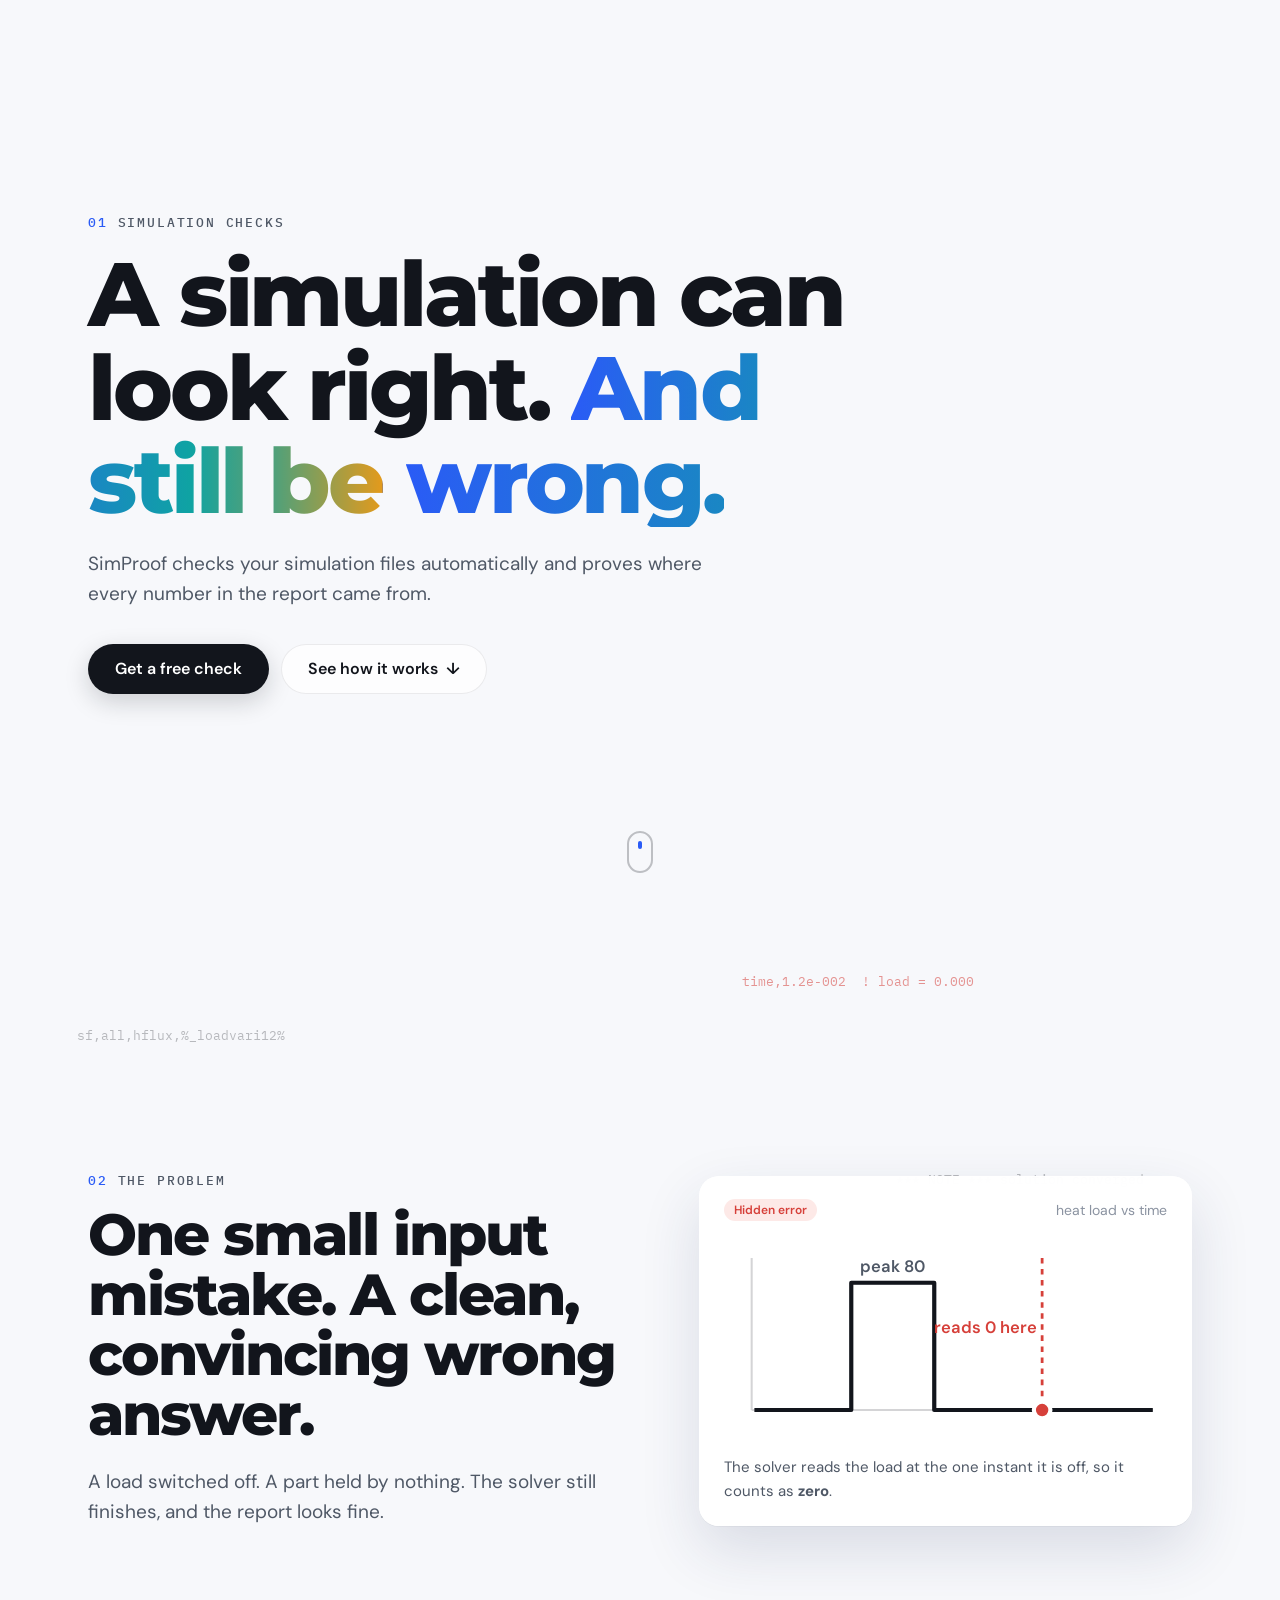
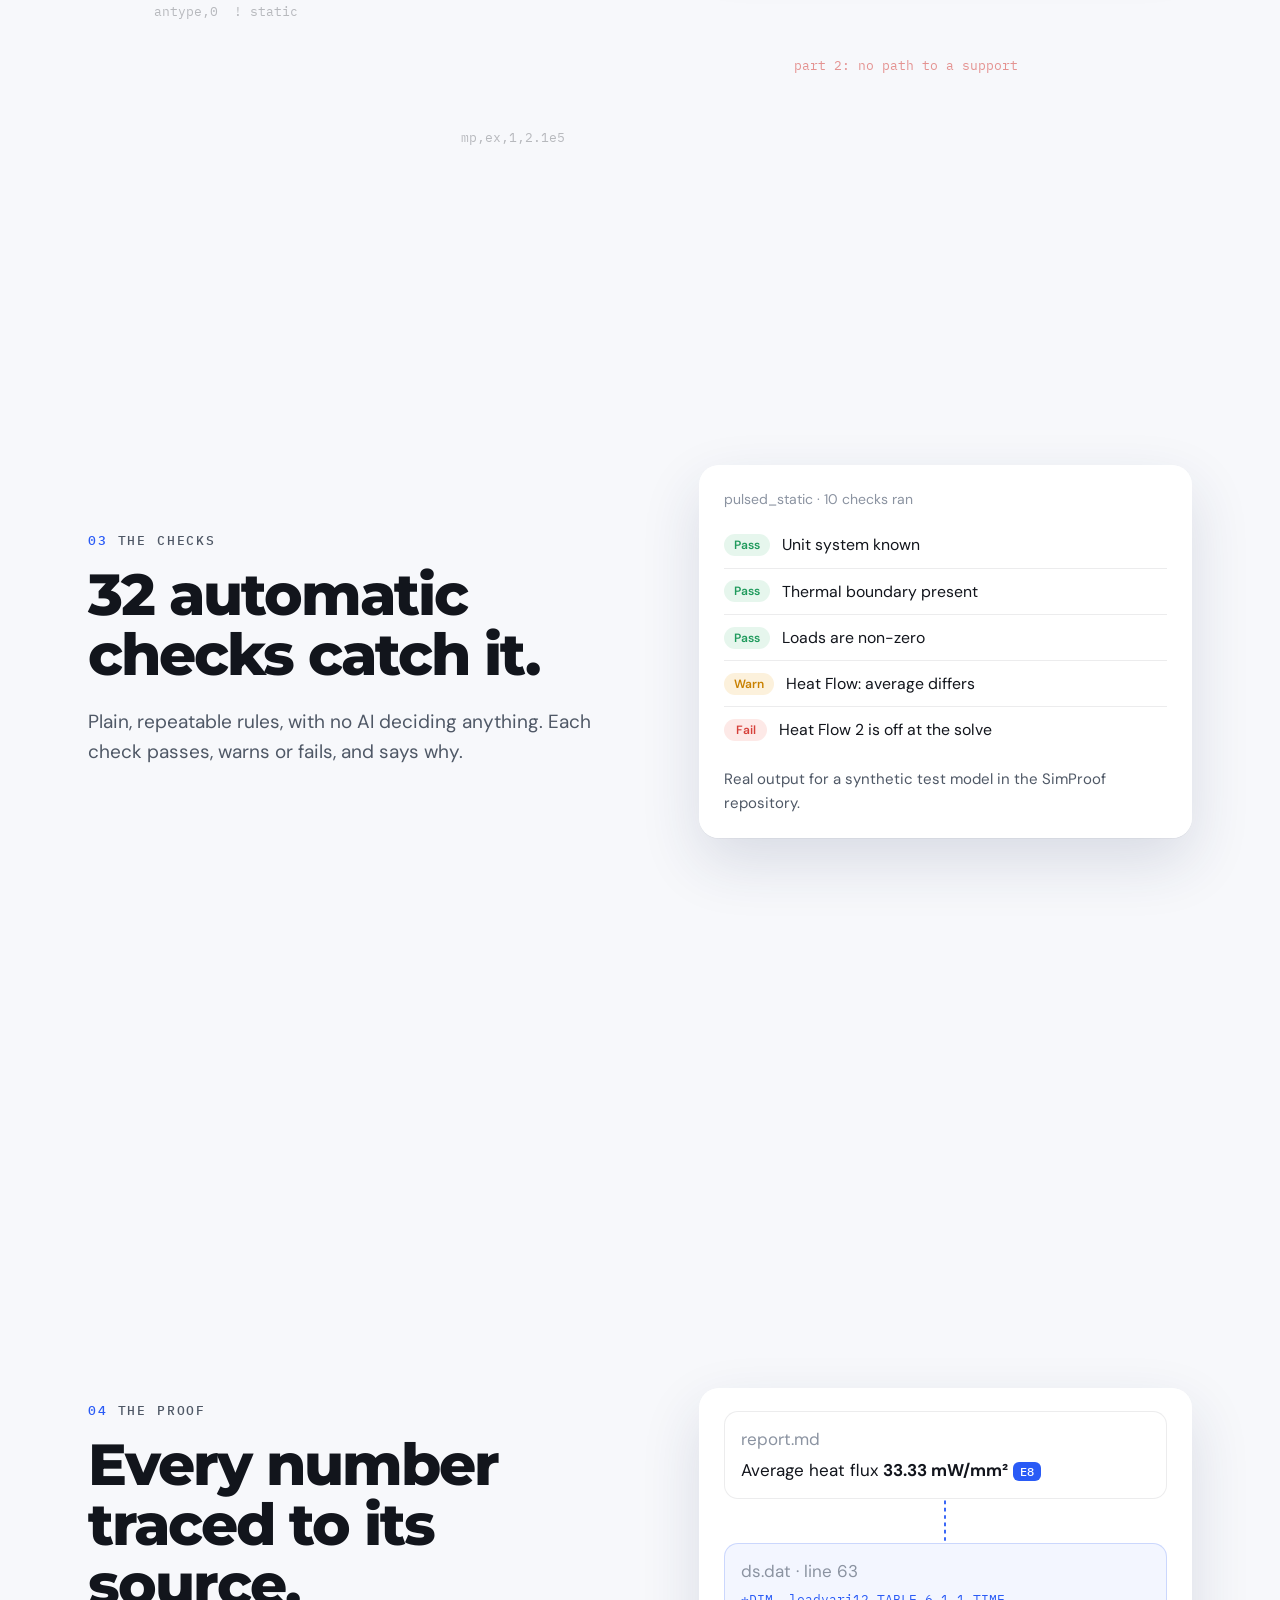
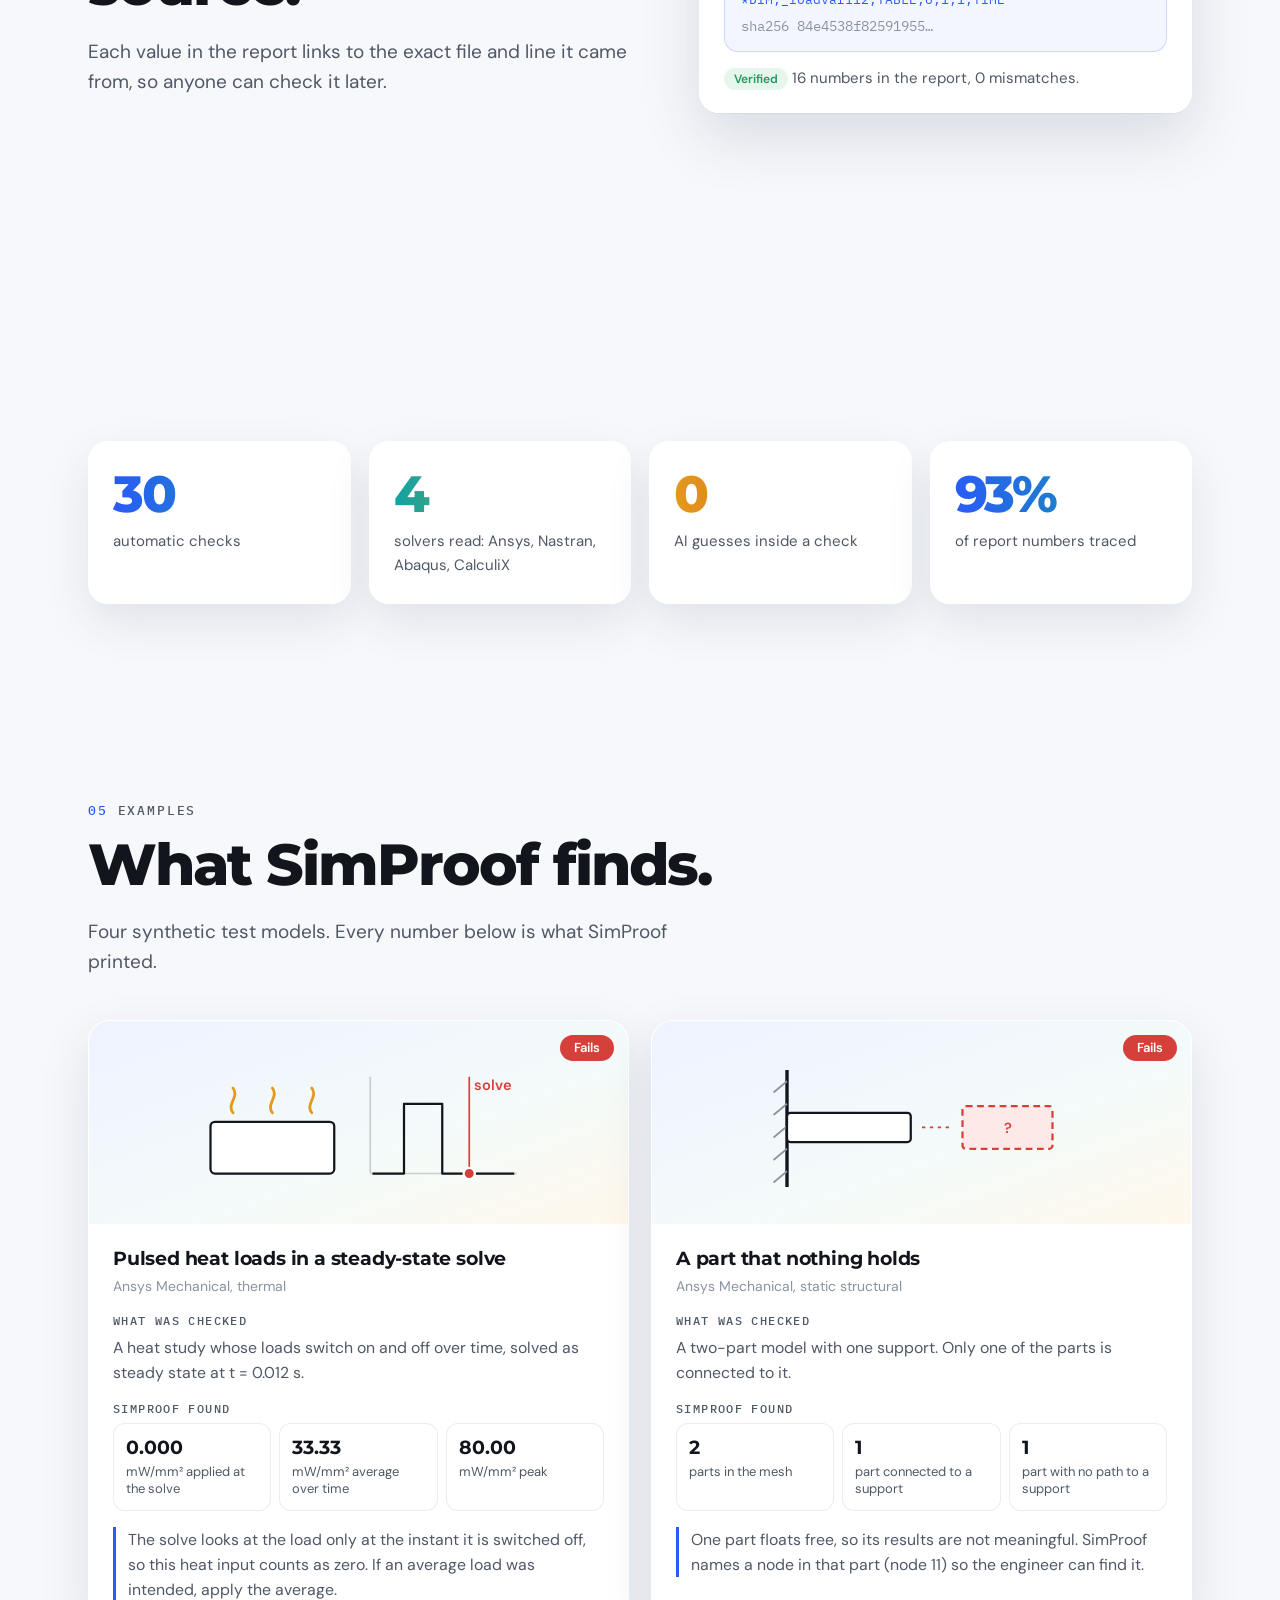
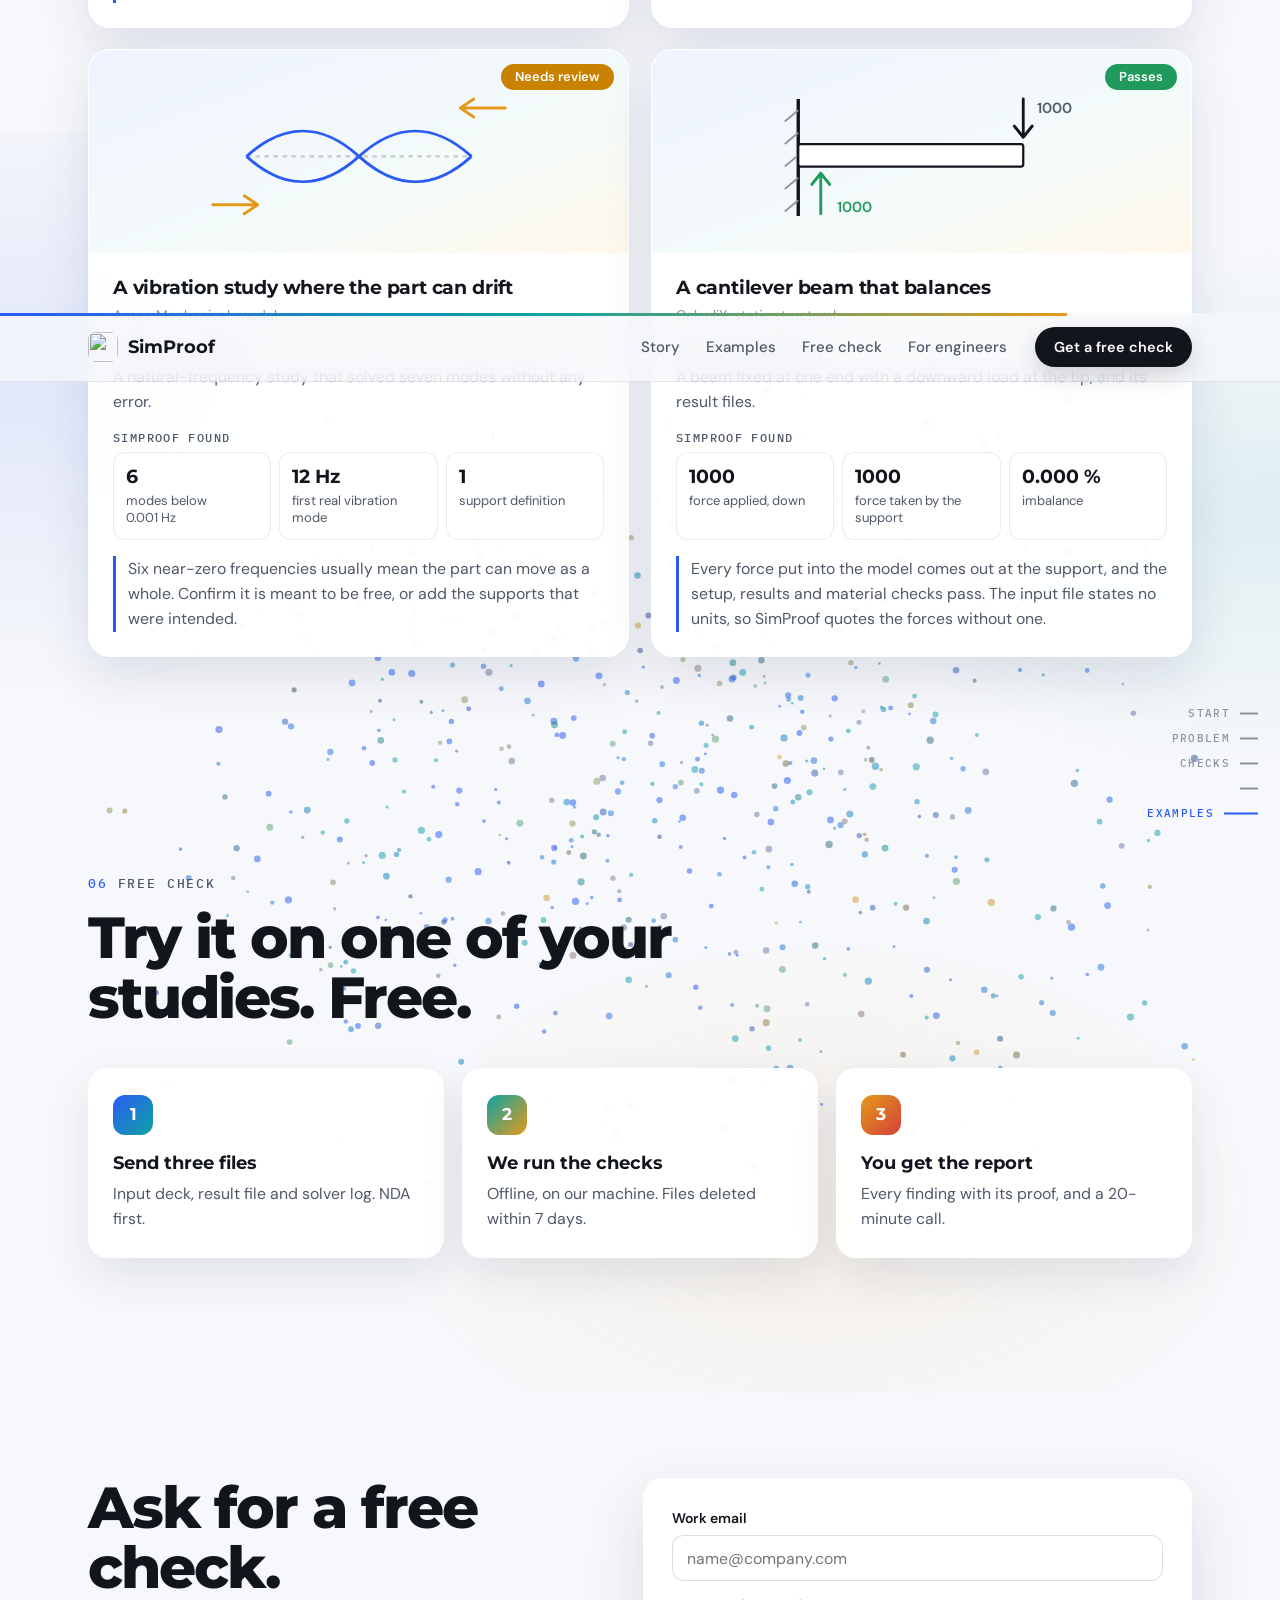
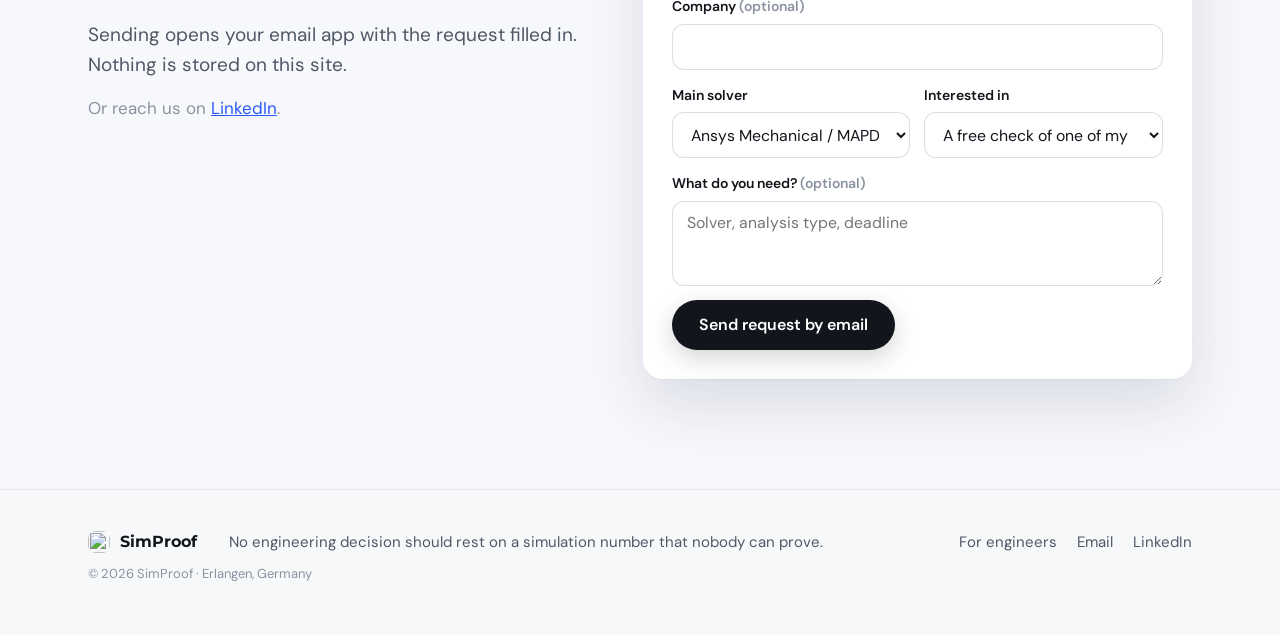
==== commit d65363ae: "Premium motion: cursor-reactive particles, eased scroll, magnetic buttons, custom cursor, tilting ca" ====
--- a/index.html
+++ b/index.html
@@ -15,7 +15,7 @@
   <link rel="preconnect" href="https://fonts.googleapis.com">
   <link rel="preconnect" href="https://fonts.gstatic.com" crossorigin>
   <link href="https://fonts.googleapis.com/css2?family=Montserrat:wght@600;700;800&family=DM+Sans:wght@400;500;600&family=IBM+Plex+Mono:wght@400;500&display=swap" rel="stylesheet">
-  <link rel="stylesheet" href="./home.css?v=3">
+  <link rel="stylesheet" href="./home.css?v=4">
   <script>document.documentElement.classList.add("js")</script>
 </head>
 <body>
@@ -367,6 +367,6 @@
   </footer>
 
   <script src="./app.js?v=5"></script>
-  <script src="./home.js?v=3"></script>
+  <script src="./home.js?v=4"></script>
 </body>
 </html>
--- a/home.css
+++ b/home.css
@@ -68,6 +68,43 @@
 }
 main, .top, .foot, .rail { position: relative; z-index: 2; }
 
+/* A faint film-grain layer ties the flat gradients to something tactile. */
+body::after {
+  content: "";
+  position: fixed;
+  inset: 0;
+  z-index: 1;
+  pointer-events: none;
+  opacity: 0.035;
+  mix-blend-mode: overlay;
+  background-image: url("data:image/svg+xml,%3Csvg xmlns='http://www.w3.org/2000/svg' width='180' height='180'%3E%3Cfilter id='n'%3E%3CfeTurbulence type='fractalNoise' baseFrequency='0.9' numOctaves='2' stitchTiles='stitch'/%3E%3C/filter%3E%3Crect width='100%25' height='100%25' filter='url(%23n)'/%3E%3C/svg%3E");
+}
+
+/* Custom cursor: a small ring that grows over anything clickable. Fine pointers only. */
+.cursor-dot {
+  position: fixed;
+  top: -14px;
+  left: -14px;
+  width: 28px;
+  height: 28px;
+  border-radius: 50%;
+  border: 1.5px solid rgba(18, 21, 28, 0.55);
+  z-index: 999;
+  pointer-events: none;
+  mix-blend-mode: difference;
+  transition: width 0.25s cubic-bezier(.2,.8,.2,1), height 0.25s cubic-bezier(.2,.8,.2,1), border-color 0.25s ease, background 0.25s ease;
+}
+.cursor-dot.is-big {
+  width: 54px;
+  height: 54px;
+  top: -27px;
+  left: -27px;
+  background: rgba(255, 255, 255, 0.9);
+  border-color: transparent;
+}
+.has-cursor, .has-cursor a, .has-cursor button, .has-cursor .btn { cursor: none; }
+@media (max-width: 1100px) { .cursor-dot { display: none; } }
+
 .progress { position: fixed; top: 0; left: 0; right: 0; height: 3px; z-index: 200; }
 .progress span {
   display: block;
@@ -157,9 +194,14 @@
   color: transparent;
 }
 .js h1 em, .js h2 em { background: none; color: inherit; }
-.js h1 em .w, .js h2 em .w { background-size: 300% 100%; }
-.js h1 em .w:nth-child(2), .js h2 em .w:nth-child(2) { background-position: 50% 0; }
-.js h1 em .w:nth-child(3), .js h2 em .w:nth-child(3) { background-position: 100% 0; }
+.js h1 em .w, .js h2 em .w { background-size: 300% 100%; animation: sheen 7s ease-in-out 1.6s infinite; }
+.js h1 em .w:nth-child(2), .js h2 em .w:nth-child(2) { background-position: 50% 0; animation-delay: 1.75s; }
+.js h1 em .w:nth-child(3), .js h2 em .w:nth-child(3) { background-position: 100% 0; animation-delay: 1.9s; }
+@keyframes sheen {
+  0%, 20% { filter: brightness(1); }
+  10% { filter: brightness(1.35); }
+  100% { filter: brightness(1); }
+}
 .lead { max-width: 34em; margin-top: 22px; color: var(--soft); font-size: 1.1875rem; }
 .cta { display: flex; flex-wrap: wrap; gap: 12px; margin-top: 34px; }
 
@@ -239,6 +281,7 @@
   backdrop-filter: blur(10px);
   -webkit-backdrop-filter: blur(10px);
 }
+.card.tilt, .example.tilt { transition: transform 0.5s cubic-bezier(.2,.8,.2,1), box-shadow 0.35s ease; will-change: transform; }
 .card-head { display: flex; justify-content: space-between; align-items: center; gap: 12px; margin-bottom: 12px; font-size: 0.875rem; }
 .card figcaption { margin-top: 14px; color: var(--soft); font-size: 0.9375rem; }
 .card svg { display: block; width: 100%; height: auto; }
@@ -452,8 +495,11 @@
   .floaters span:nth-child(n+4) { display: none; }
 }
 
+@media (hover: none) { .card.tilt, .example.tilt { transform: none !important; } }
+
 @media (prefers-reduced-motion: reduce) {
   *, *::before, *::after { animation: none !important; transition: none !important; }
   .reveal .w { opacity: 1; transform: none; filter: none; }
   .c-draw { stroke-dashoffset: 0; }
-}
+  body::after { display: none; }
+}
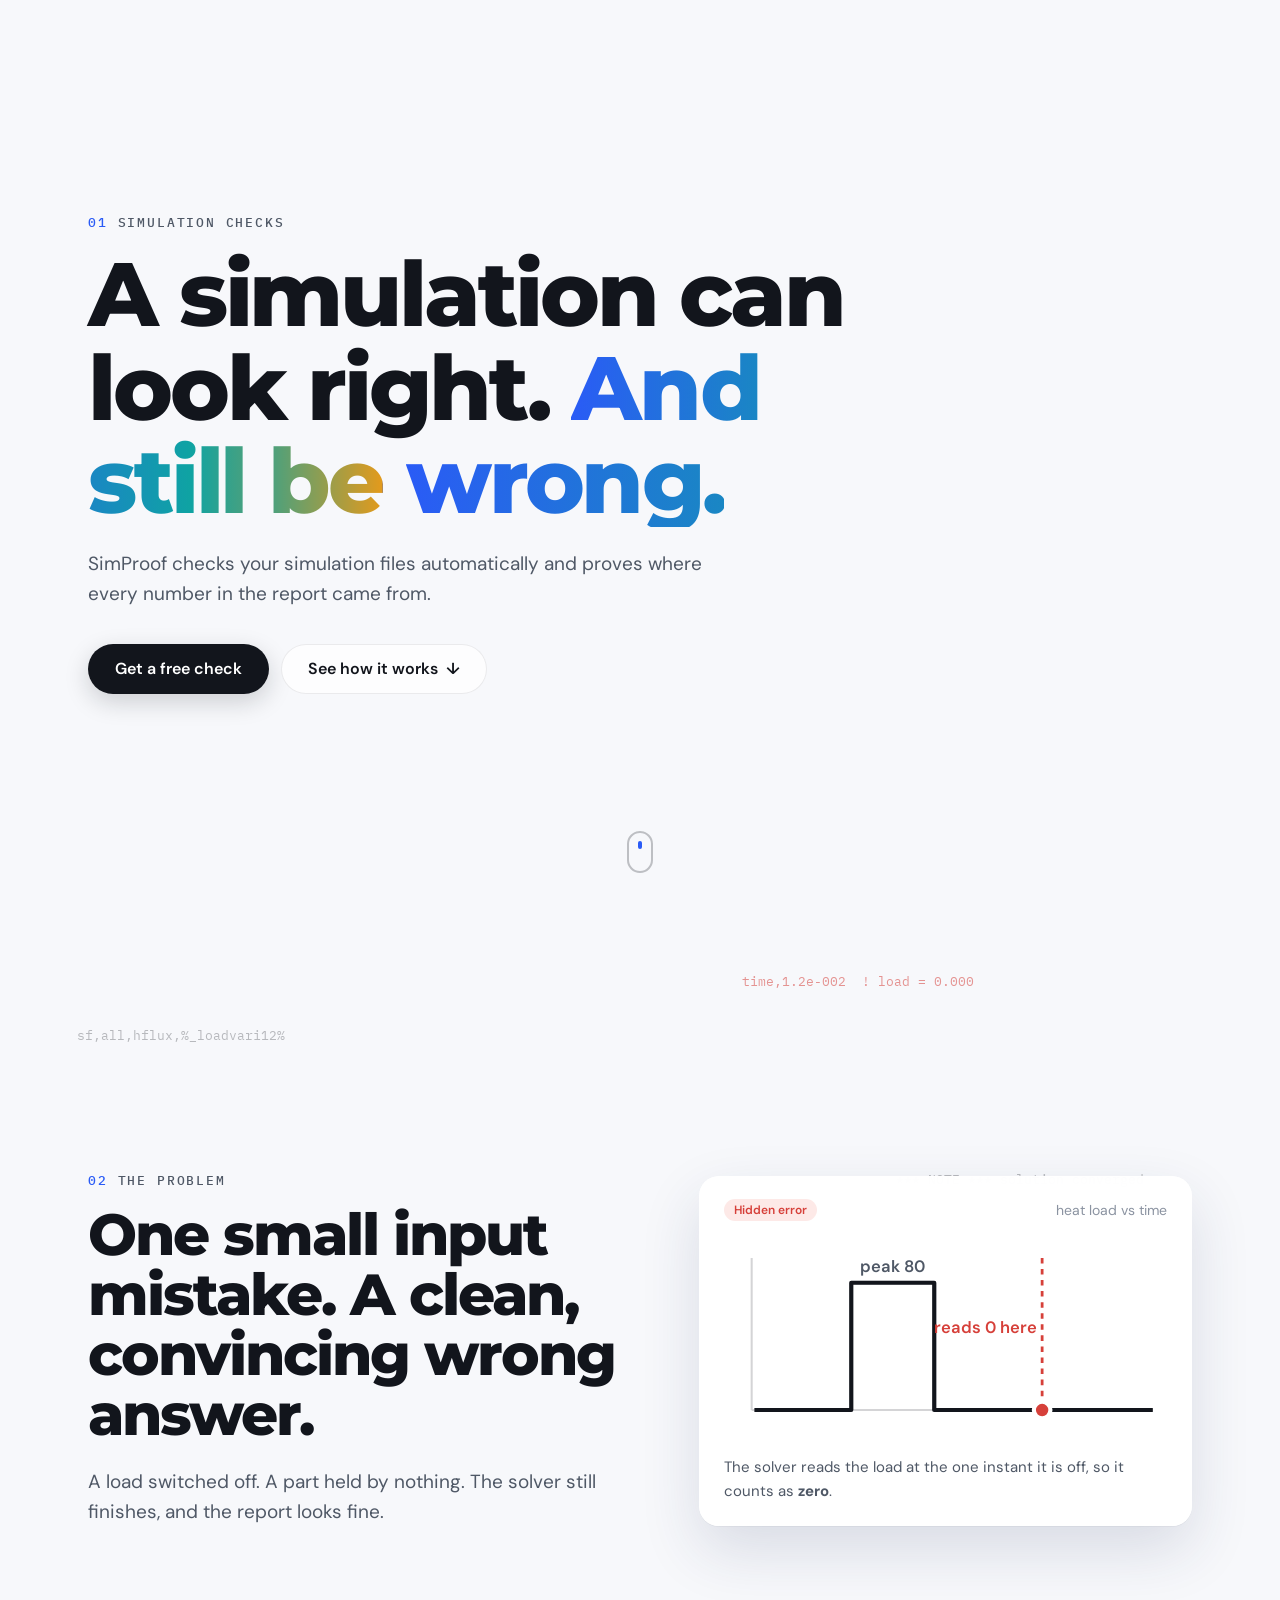
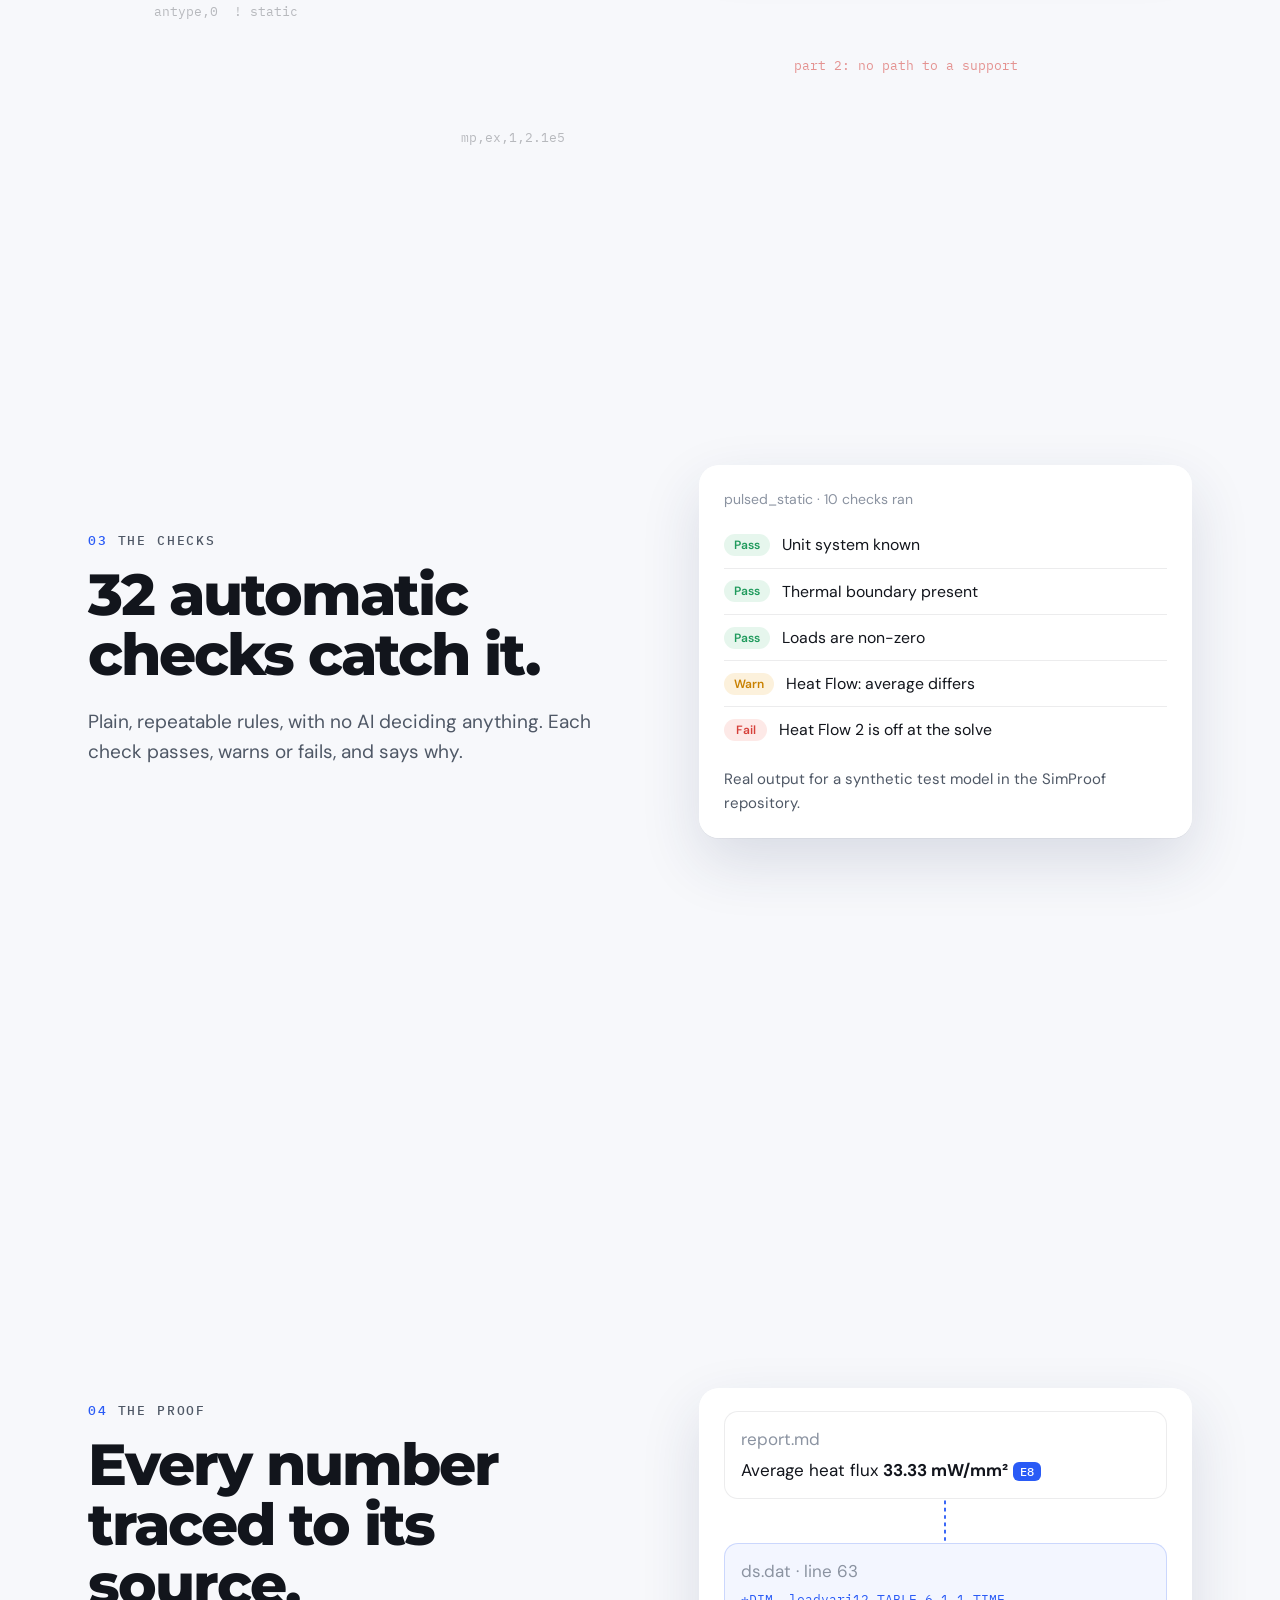
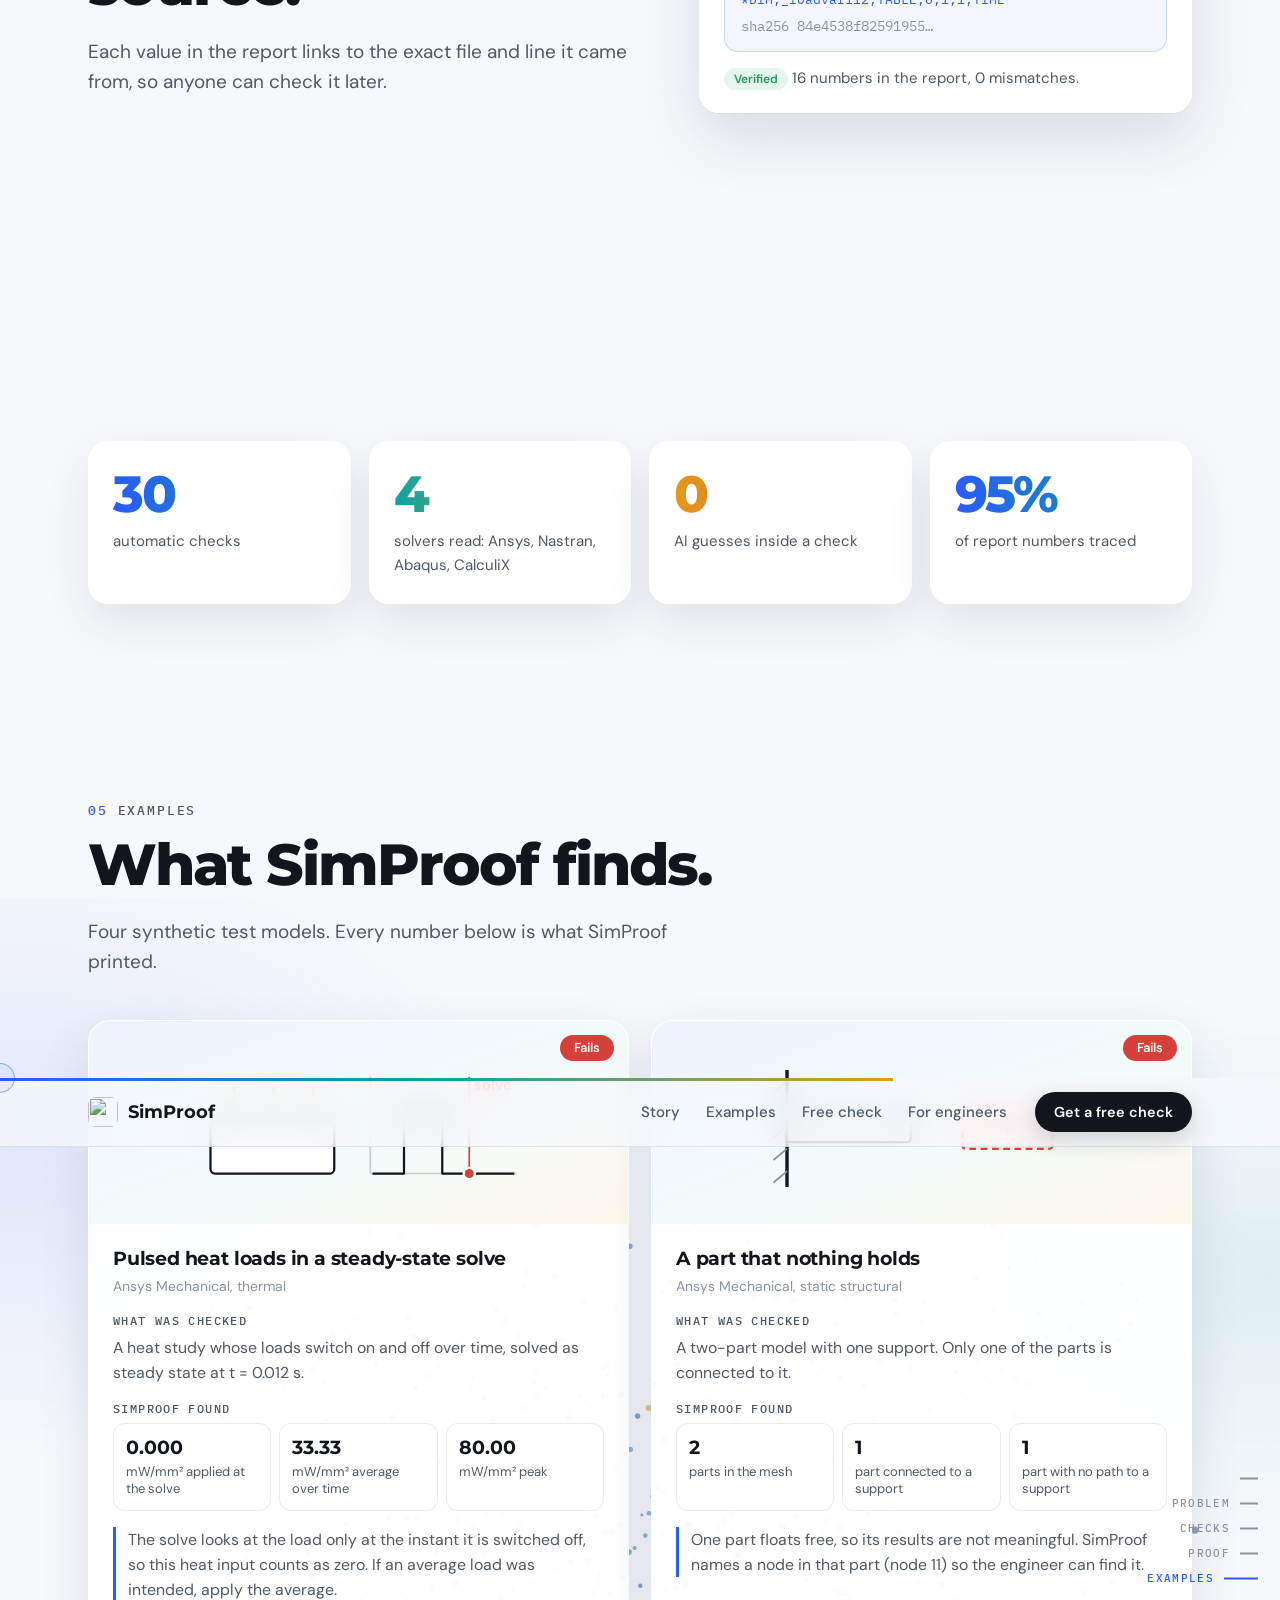
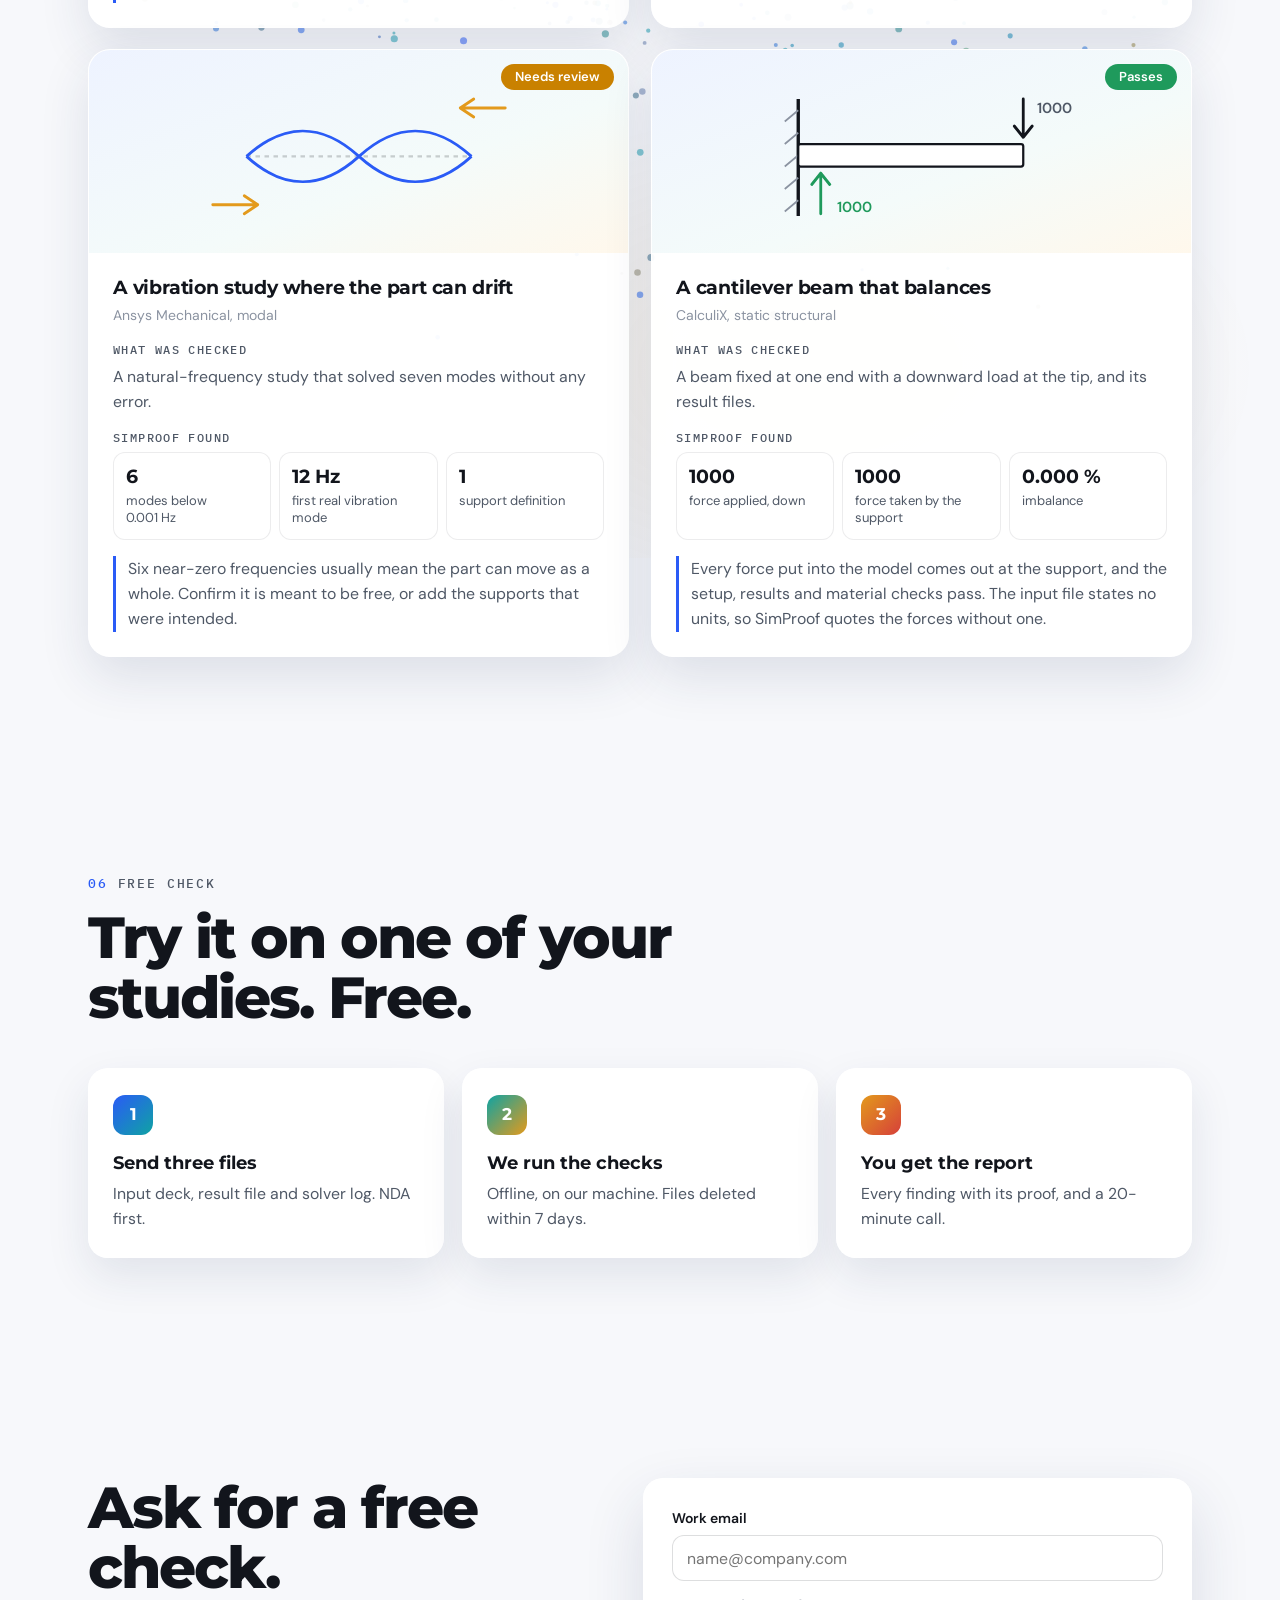
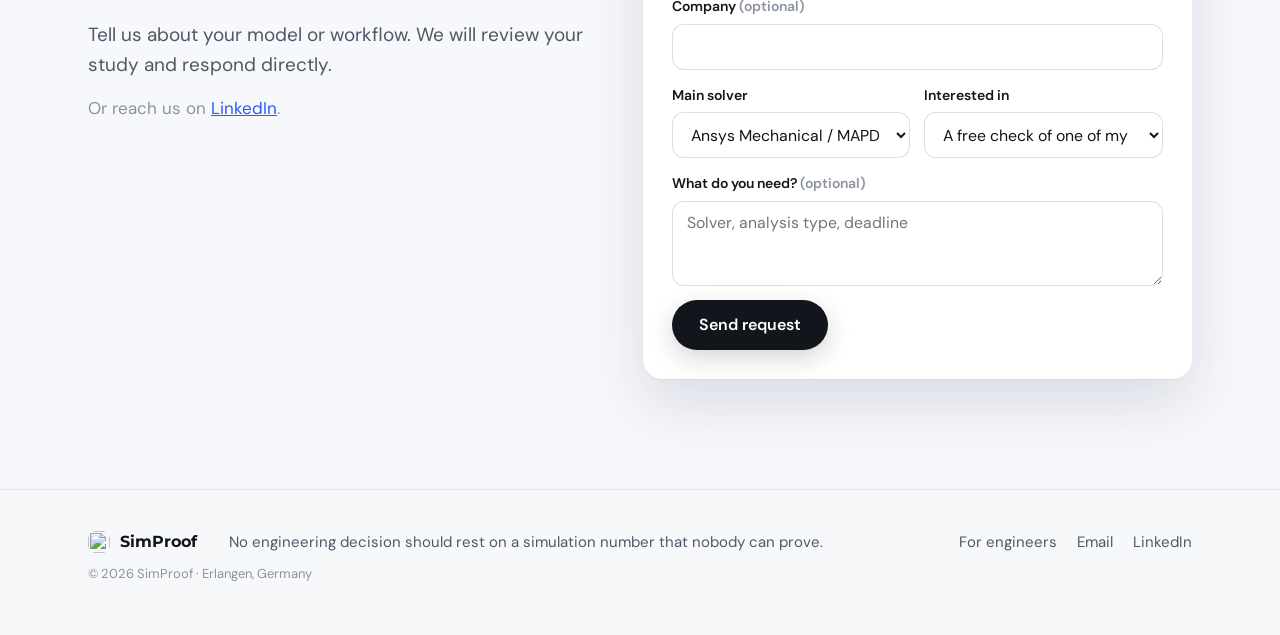
==== commit cb56f5ec: "feat: modernize engineers page, fix hidden pointer, and integrate Netlify forms" ====
--- a/index.html
+++ b/index.html
@@ -307,11 +307,15 @@
       <div class="wrap contact">
         <div>
           <h2 class="reveal">Ask for a free check.</h2>
-          <p class="lead">Sending opens your email app with the request filled in. Nothing is stored on this site.</p>
+          <p class="lead">Tell us about your model or workflow. We will review your study and respond directly.</p>
           <p class="muted">Or reach us on <a href="https://www.linkedin.com/company/simproof/" target="_blank" rel="noopener">LinkedIn</a>.</p>
         </div>
 
-        <form class="form card" id="contact-form" novalidate>
+        <form class="form card" id="contact-form" name="study-request" method="POST" data-netlify="true" netlify-honeypot="bot-field" novalidate>
+          <input type="hidden" name="form-name" value="study-request">
+          <p style="display:none" aria-hidden="true">
+            <label>Don’t fill this out if you're human: <input name="bot-field"></label>
+          </p>
           <div class="field">
             <label for="f-email">Work email</label>
             <input type="email" id="f-email" name="email" autocomplete="email" required placeholder="name@company.com">
@@ -346,7 +350,7 @@
             <label for="f-message">What do you need? <span class="muted">(optional)</span></label>
             <textarea id="f-message" name="message" rows="3" placeholder="Solver, analysis type, deadline"></textarea>
           </div>
-          <button type="submit" class="btn btn-dark">Send request by email</button>
+          <button type="submit" class="btn btn-dark">Send request</button>
           <p class="form-status" id="form-status" role="status"></p>
         </form>
       </div>
--- a/home.css
+++ b/home.css
@@ -80,29 +80,29 @@
   background-image: url("data:image/svg+xml,%3Csvg xmlns='http://www.w3.org/2000/svg' width='180' height='180'%3E%3Cfilter id='n'%3E%3CfeTurbulence type='fractalNoise' baseFrequency='0.9' numOctaves='2' stitchTiles='stitch'/%3E%3C/filter%3E%3Crect width='100%25' height='100%25' filter='url(%23n)'/%3E%3C/svg%3E");
 }
 
-/* Custom cursor: a small ring that grows over anything clickable. Fine pointers only. */
+/* Custom cursor follower: an ambient accent ring that reacts over clickable elements.
+   The native OS pointer remains 100% visible, crisp, and responsive. */
 .cursor-dot {
   position: fixed;
-  top: -14px;
-  left: -14px;
-  width: 28px;
-  height: 28px;
+  top: -15px;
+  left: -15px;
+  width: 30px;
+  height: 30px;
   border-radius: 50%;
-  border: 1.5px solid rgba(18, 21, 28, 0.55);
+  border: 1.5px solid rgba(42, 91, 246, 0.45);
+  background: rgba(42, 91, 246, 0.05);
   z-index: 999;
   pointer-events: none;
-  mix-blend-mode: difference;
-  transition: width 0.25s cubic-bezier(.2,.8,.2,1), height 0.25s cubic-bezier(.2,.8,.2,1), border-color 0.25s ease, background 0.25s ease;
+  transition: width 0.22s cubic-bezier(.2,.8,.2,1), height 0.22s cubic-bezier(.2,.8,.2,1), border-color 0.2s ease, background 0.2s ease;
 }
 .cursor-dot.is-big {
-  width: 54px;
-  height: 54px;
-  top: -27px;
-  left: -27px;
-  background: rgba(255, 255, 255, 0.9);
-  border-color: transparent;
-}
-.has-cursor, .has-cursor a, .has-cursor button, .has-cursor .btn { cursor: none; }
+  width: 48px;
+  height: 48px;
+  top: -24px;
+  left: -24px;
+  border-color: rgba(42, 91, 246, 0.75);
+  background: rgba(42, 91, 246, 0.09);
+}
 @media (max-width: 1100px) { .cursor-dot { display: none; } }
 
 .progress { position: fixed; top: 0; left: 0; right: 0; height: 3px; z-index: 200; }
@@ -465,6 +465,8 @@
 .form .btn { justify-self: start; }
 .form-status { color: var(--soft); font-size: 0.9rem; }
 .form-status:empty { display: none; }
+.form-status.is-success { color: var(--pass); font-weight: 500; }
+.form-status.is-error { color: var(--fail); font-weight: 500; }
 
 /* Footer */
 .foot { padding: 40px 0 50px; border-top: 1px solid var(--line); background: rgba(247, 248, 251, 0.8); }
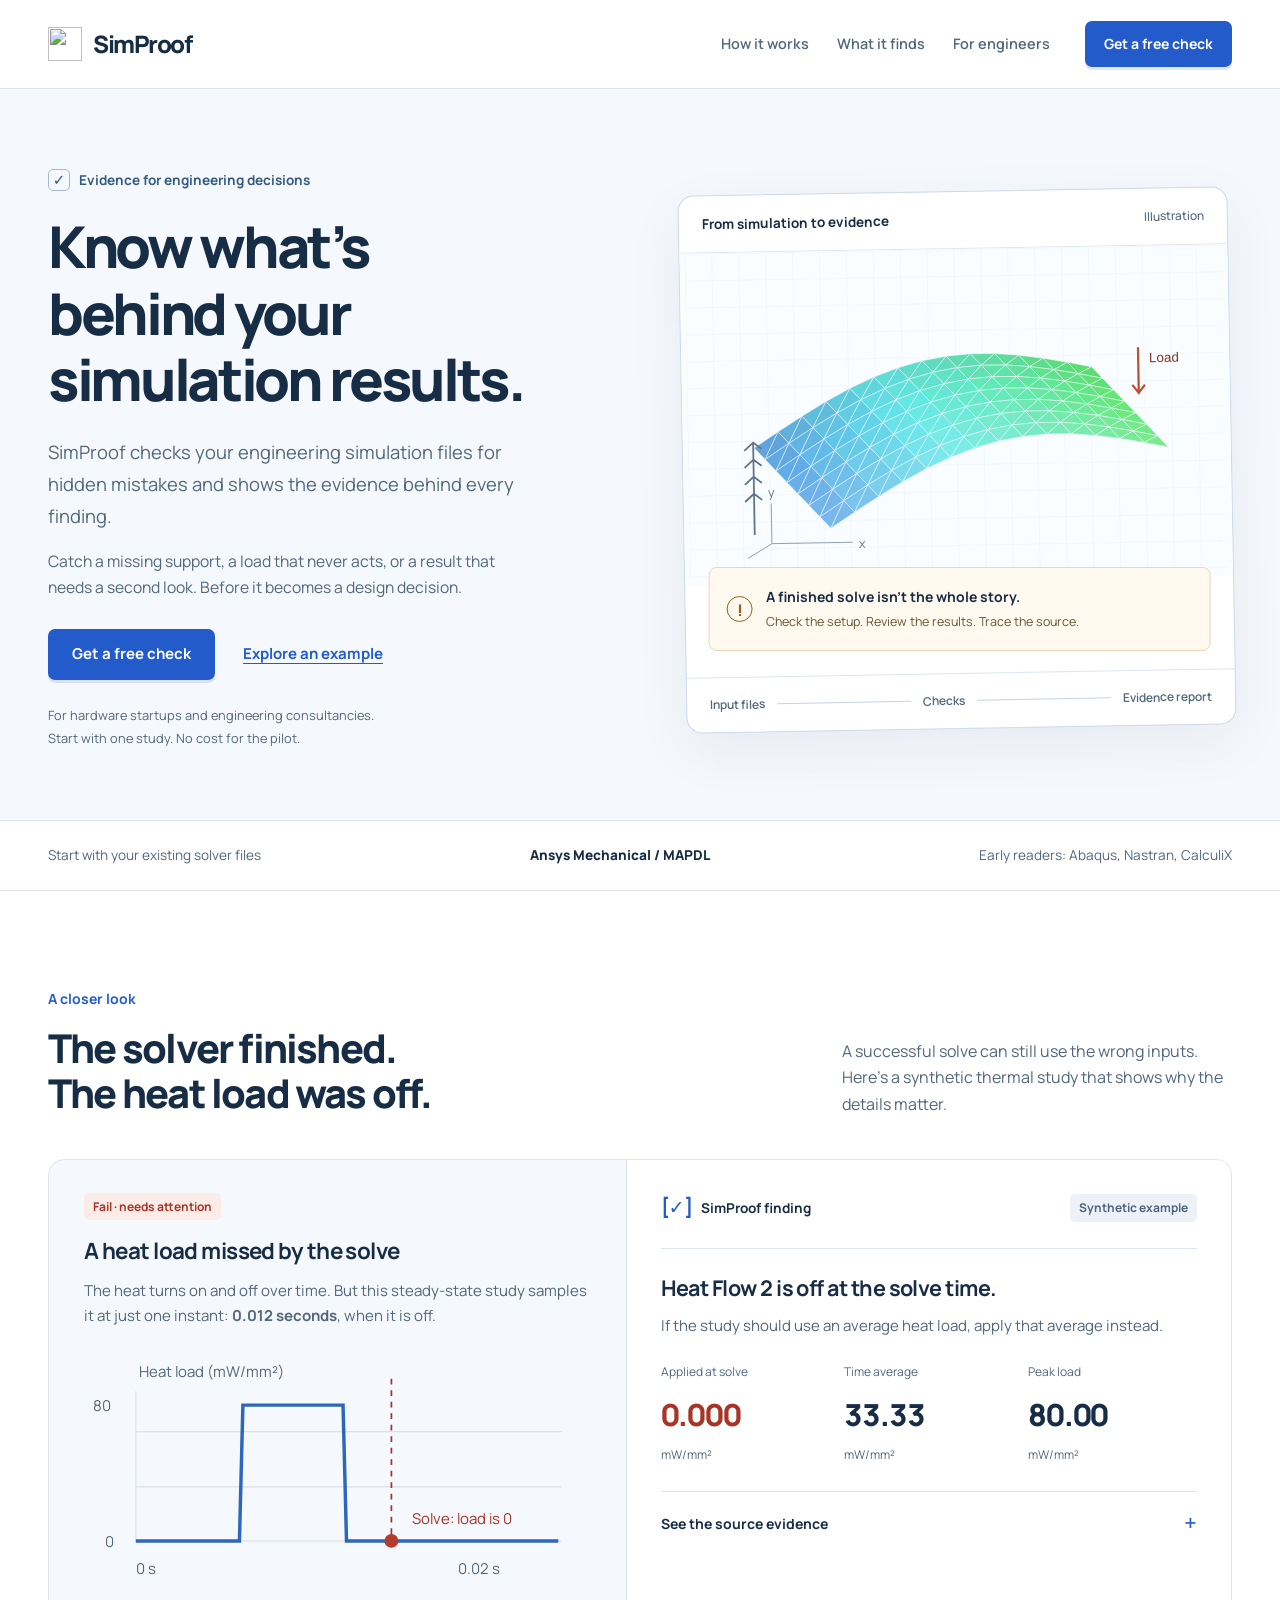
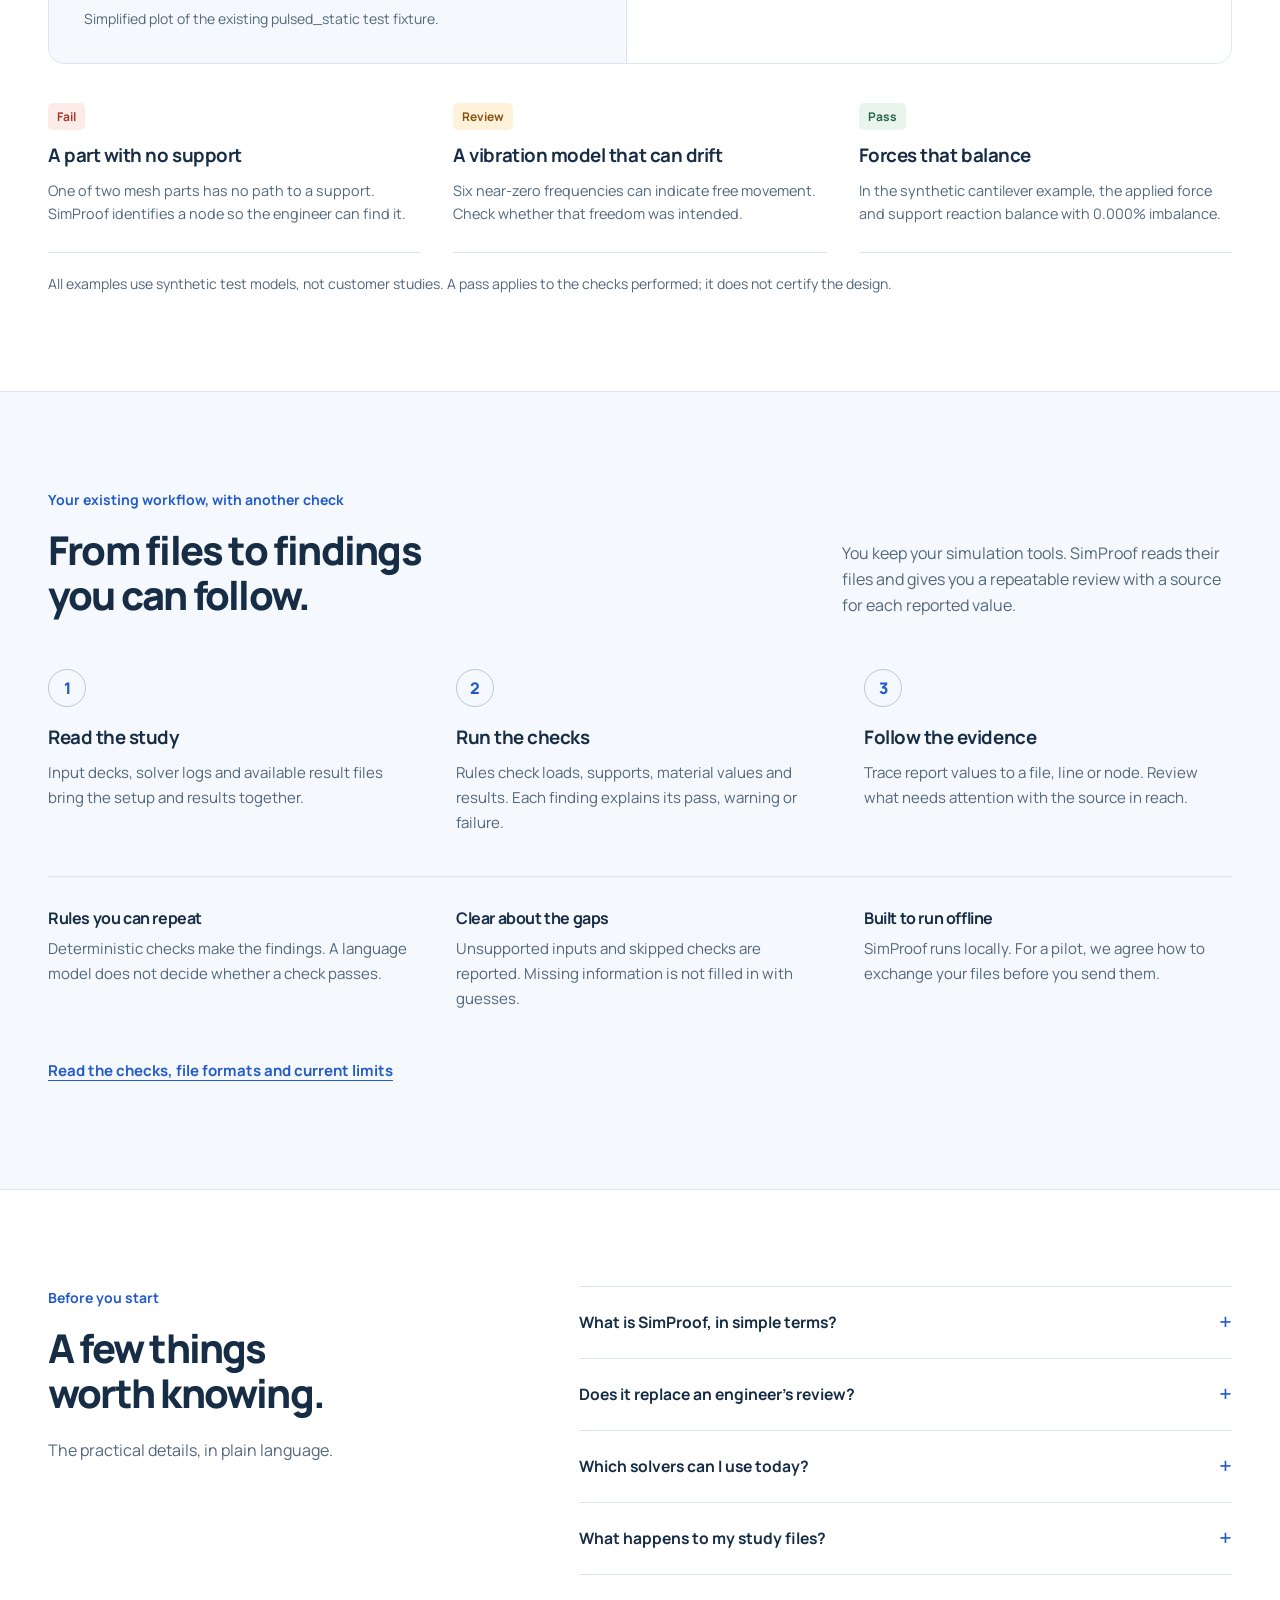
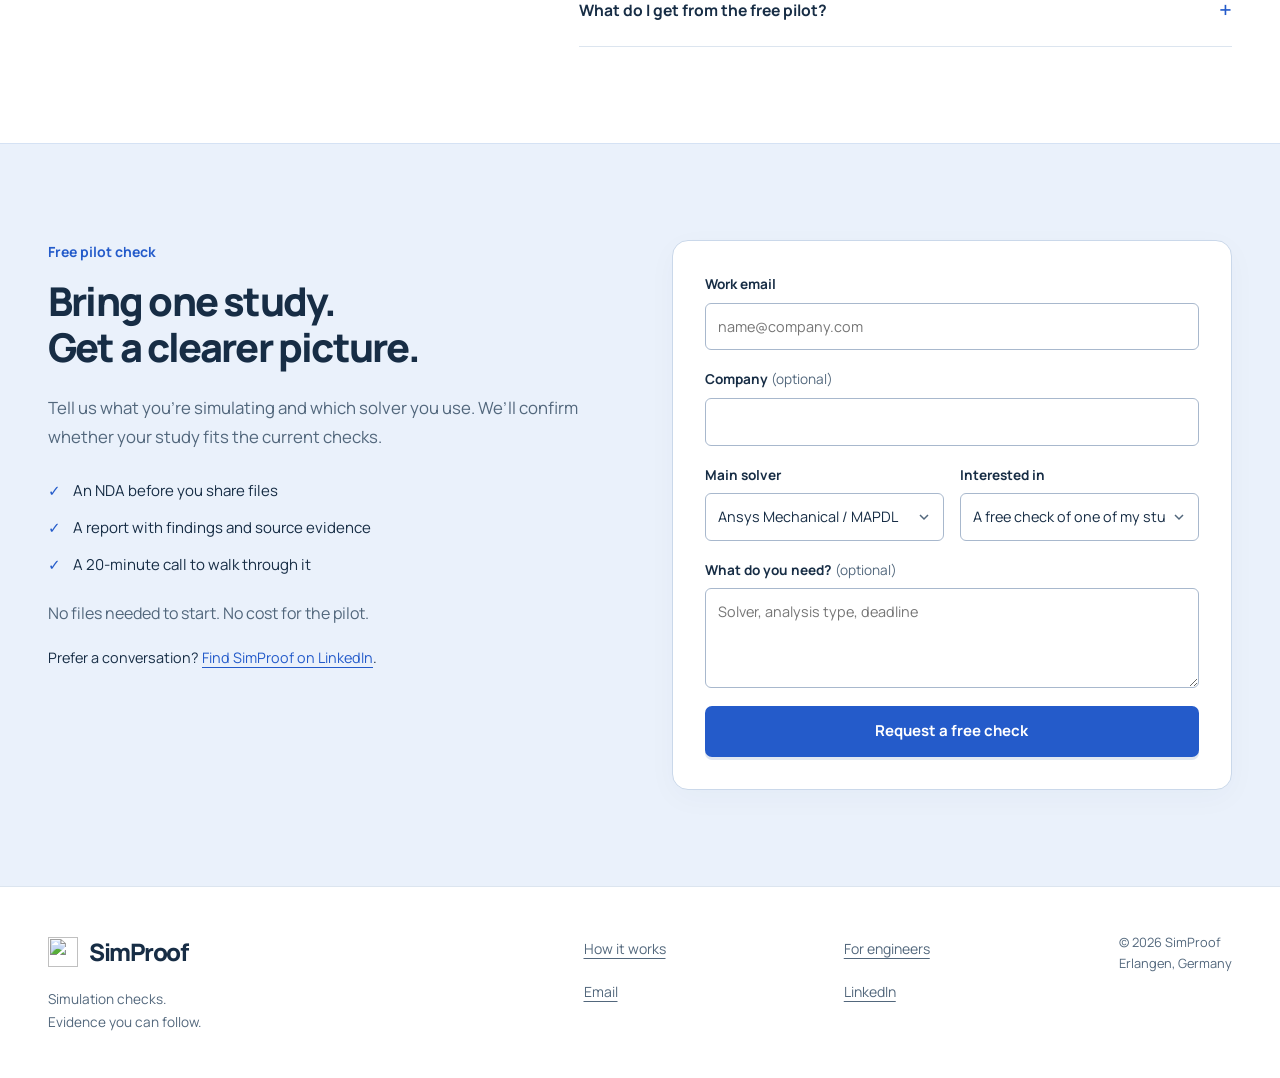
==== commit 64c91d3d: "Redesign SimProof site around clear explanations and evidence" ====
--- a/index.html
+++ b/index.html
@@ -1,324 +1,66 @@
 <!DOCTYPE html>
 <html lang="en">
 <head>
-  <meta charset="UTF-8">
-  <meta name="viewport" content="width=device-width, initial-scale=1.0">
-  <title>SimProof | Simulation reports, with proof</title>
-  <meta name="description" content="SimProof checks engineering simulations automatically and proves where every number in the report came from.">
-  <meta name="color-scheme" content="light">
-  <link rel="icon" href="./favicon.svg" type="image/svg+xml">
-
-  <meta property="og:title" content="SimProof | Simulation reports, with proof">
-  <meta property="og:description" content="No engineering decision should rest on a simulation number that nobody can prove.">
-  <meta property="og:type" content="website">
-
-  <link rel="preconnect" href="https://fonts.googleapis.com">
-  <link rel="preconnect" href="https://fonts.gstatic.com" crossorigin>
-  <link href="https://fonts.googleapis.com/css2?family=Montserrat:wght@600;700;800&family=DM+Sans:wght@400;500;600&family=IBM+Plex+Mono:wght@400;500&display=swap" rel="stylesheet">
-  <link rel="stylesheet" href="./home.css?v=4">
-  <script>document.documentElement.classList.add("js")</script>
+<meta charset="UTF-8"><meta name="viewport" content="width=device-width, initial-scale=1.0">
+<title>SimProof | Check your simulation. Trace the evidence.</title>
+<meta name="description" content="SimProof checks engineering simulation files for hidden mistakes and traces report values to their source. Request a free pilot check of one study.">
+<meta name="theme-color" content="#f5f8fc"><meta name="color-scheme" content="light">
+<meta property="og:title" content="SimProof | Check your simulation. Trace the evidence."><meta property="og:description" content="Find hidden simulation mistakes, understand each finding, and follow the evidence back to your files."><meta property="og:type" content="website"><meta property="og:url" content="https://simproof.netlify.app/">
+<link rel="canonical" href="https://simproof.netlify.app/"><link rel="icon" href="./favicon.svg" type="image/svg+xml">
+<link rel="preconnect" href="https://fonts.googleapis.com"><link rel="preconnect" href="https://fonts.gstatic.com" crossorigin>
+<link href="https://fonts.googleapis.com/css2?family=Manrope:wght@400;500;600;700;800&display=swap" rel="stylesheet">
+<link rel="stylesheet" href="./home.css?v=6">
 </head>
 <body>
-  <a class="skip-link" href="#main">Skip to content</a>
-
-  <!-- The moving background: one canvas behind the whole page -->
-  <canvas id="field" aria-hidden="true"></canvas>
-  <div class="progress" aria-hidden="true"><span id="progress-bar"></span></div>
-
-  <header class="top">
-    <div class="wrap top-row">
-      <a href="#story-claim" class="brand" aria-label="SimProof home">
-        <img src="./favicon.svg" alt="" width="30" height="30">
-        <span>SimProof</span>
-      </a>
-      <nav class="nav" aria-label="Main">
-        <a href="#story-problem">Story</a>
-        <a href="#examples">Examples</a>
-        <a href="#free-check">Free check</a>
-        <a href="./engineers.html">For engineers</a>
-      </nav>
-      <a href="#contact" class="btn btn-dark btn-small" data-interest="A free check of one of my studies">Get a free check</a>
-    </div>
-  </header>
-
-  <!-- Chapter rail -->
-  <nav class="rail" aria-label="Chapters">
-    <a href="#story-claim" data-rail="story-claim"><span>Start</span><i>01</i></a>
-    <a href="#story-problem" data-rail="story-problem"><span>Problem</span><i>02</i></a>
-    <a href="#story-checks" data-rail="story-checks"><span>Checks</span><i>03</i></a>
-    <a href="#story-proof" data-rail="story-proof"><span>Proof</span><i>04</i></a>
-    <a href="#examples" data-rail="examples"><span>Examples</span><i>05</i></a>
-  </nav>
-
-  <main id="main">
-
-    <!-- 01 The claim -->
-    <section class="chapter chapter-hero" id="story-claim" data-shape="drift">
-      <div class="wrap">
-        <p class="kicker"><b>01</b> Simulation checks</p>
-        <h1 class="reveal">A simulation can look right. <em>And still be wrong.</em></h1>
-        <p class="lead">SimProof checks your simulation files automatically and proves where every number in the report came from.</p>
-        <div class="cta">
-          <a href="#contact" class="btn btn-dark" data-interest="A free check of one of my studies">Get a free check</a>
-          <a href="#story-problem" class="btn btn-ghost">See how it works <span aria-hidden="true">&darr;</span></a>
-        </div>
-      </div>
-      <a href="#story-problem" class="scroll-hint" aria-label="Scroll to the next chapter"><span></span></a>
-    </section>
-
-    <!-- 02 The problem -->
-    <section class="chapter" id="story-problem" data-shape="mesh">
-      <div class="floaters" aria-hidden="true">
-        <span style="--x:6%;--y:14%;--d:0s">sf,all,hflux,%_loadvari12%</span>
-        <span style="--x:58%;--y:8%;--d:-4s" class="bad">time,1.2e-002 &nbsp;! load = 0.000</span>
-        <span style="--x:70%;--y:30%;--d:-9s">*** NOTE *** solution converged</span>
-        <span style="--x:12%;--y:78%;--d:-2s">antype,0 &nbsp;! static</span>
-        <span style="--x:62%;--y:84%;--d:-6s" class="bad">part 2: no path to a support</span>
-        <span style="--x:36%;--y:92%;--d:-11s">mp,ex,1,2.1e5</span>
-      </div>
-      <div class="wrap split">
-        <div>
-          <p class="kicker"><b>02</b> The problem</p>
-          <h2 class="reveal">One small input mistake. A clean, convincing wrong answer.</h2>
-          <p class="lead">A load switched off. A part held by nothing. The solver still finishes, and the report looks fine.</p>
-        </div>
-        <figure class="card card-chart">
-          <div class="card-head"><span class="pill pill-fail">Hidden error</span><span class="muted">heat load vs time</span></div>
-          <svg viewBox="0 0 320 150" aria-label="A pulsed heat load that is zero at the moment the solver evaluates it">
-            <path d="M20 128h290M20 128V18" class="c-axis"/>
-            <path d="M22 128h70v-92h60v92h158" class="c-curve"/>
-            <path d="M22 128h70v-92h60v92h158" class="c-curve c-draw"/>
-            <path d="M230 18v110" class="c-cursor"/>
-            <circle cx="230" cy="128" r="6" class="c-dot"/>
-            <text x="226" y="72" text-anchor="end" class="c-label c-label-fail">reads 0 here</text>
-            <text x="98" y="28" class="c-label">peak 80</text>
-          </svg>
-          <figcaption>The solver reads the load at the one instant it is off, so it counts as <b>zero</b>.</figcaption>
-        </figure>
-      </div>
-    </section>
-
-    <!-- 03 The checks -->
-    <section class="chapter" id="story-checks" data-shape="grid">
-      <div class="wrap split">
-        <div>
-          <p class="kicker"><b>03</b> The checks</p>
-          <h2 class="reveal">32 automatic checks catch it.</h2>
-          <p class="lead">Plain, repeatable rules, with no AI deciding anything. Each check passes, warns or fails, and says why.</p>
-        </div>
-        <figure class="card">
-          <div class="card-head"><span class="muted">pulsed_static &middot; 10 checks ran</span></div>
-          <ul class="checklist">
-            <li style="--i:0"><span class="pill pill-pass">Pass</span> Unit system known</li>
-            <li style="--i:1"><span class="pill pill-pass">Pass</span> Thermal boundary present</li>
-            <li style="--i:2"><span class="pill pill-pass">Pass</span> Loads are non-zero</li>
-            <li style="--i:3"><span class="pill pill-warn">Warn</span> Heat Flow: average differs</li>
-            <li style="--i:4"><span class="pill pill-fail">Fail</span> Heat Flow 2 is off at the solve</li>
-          </ul>
-          <figcaption>Real output for a synthetic test model in the SimProof repository.</figcaption>
-        </figure>
-      </div>
-    </section>
-
-    <!-- 04 The proof -->
-    <section class="chapter" id="story-proof" data-shape="trace">
-      <div class="wrap split">
-        <div>
-          <p class="kicker"><b>04</b> The proof</p>
-          <h2 class="reveal">Every number traced to its source.</h2>
-          <p class="lead">Each value in the report links to the exact file and line it came from, so anyone can check it later.</p>
-        </div>
-        <figure class="card">
-          <div class="trace">
-            <div class="trace-box">
-              <span class="muted">report.md</span>
-              <p>Average heat flux <b>33.33 mW/mm²</b> <span class="etag">E8</span></p>
-            </div>
-            <svg class="trace-link" viewBox="0 0 40 60" aria-hidden="true"><path d="M20 2v56"/></svg>
-            <div class="trace-box trace-src">
-              <span class="muted">ds.dat &middot; line 63</span>
-              <code>*DIM,_loadvari12,TABLE,6,1,1,TIME</code>
-              <span class="muted mono">sha256 84e4538f82591955&hellip;</span>
-            </div>
-          </div>
-          <figcaption><span class="pill pill-pass">Verified</span> 16 numbers in the report, 0 mismatches.</figcaption>
-        </figure>
-      </div>
-    </section>
-
-    <!-- Numbers -->
-    <section class="numbers" aria-label="SimProof in numbers">
-      <div class="wrap numbers-row">
-        <div><b data-count="32">32</b><span>automatic checks</span></div>
-        <div><b data-count="4">4</b><span>solvers read: Ansys, Nastran, Abaqus, CalculiX</span></div>
-        <div><b data-count="0">0</b><span>AI guesses inside a check</span></div>
-        <div><b data-count="100" data-suffix="%">100%</b><span>of report numbers traced</span></div>
-      </div>
-    </section>
-
-    <!-- Examples -->
-    <section class="block" id="examples" data-shape="drift">
-      <div class="wrap">
-        <p class="kicker"><b>05</b> Examples</p>
-        <h2 class="reveal">What SimProof finds.</h2>
-        <p class="lead">Four synthetic test models. Every number below is what SimProof printed.</p>
-        <div class="example-grid">
-
-          <article class="example">
-            <div class="example-art">
-              <span class="example-badge badge-fail">Fails</span>
-              <svg viewBox="0 0 320 150" aria-hidden="true">
-                <rect x="28" y="70" width="110" height="46" rx="4" class="ex-part"/>
-                <path d="M48 40c6 8-6 14 0 22M83 40c6 8-6 14 0 22M118 40c6 8-6 14 0 22" class="ex-heat"/>
-                <path d="M170 116h130M170 116V30" class="ex-axis"/>
-                <path d="M172 116h28v-62h34v62h64" class="ex-curve"/>
-                <path d="M258 30v86" class="ex-cursor"/>
-                <circle cx="258" cy="116" r="5" class="ex-dot"/>
-                <text x="262" y="42" class="ex-label ex-label-fail">solve</text>
-              </svg>
-            </div>
-            <div class="example-body">
-              <h3>Pulsed heat loads in a steady-state solve</h3>
-              <p class="example-kicker">Ansys Mechanical, thermal</p>
-              <h4>What was checked</h4>
-              <p>A heat study whose loads switch on and off over time, solved as steady state at t&nbsp;=&nbsp;0.012&nbsp;s.</p>
-              <h4>SimProof found</h4>
-              <dl class="metrics">
-                <div><dt>0.000</dt><dd>mW/mm² applied at the solve</dd></div>
-                <div><dt>33.33</dt><dd>mW/mm² average over time</dd></div>
-                <div><dt>80.00</dt><dd>mW/mm² peak</dd></div>
-              </dl>
-              <p class="example-verdict">
-                The solve looks at the load only at the instant it is switched off, so this heat input counts
-                as zero. If an average load was intended, apply the average.
-              </p>
-            </div>
-          </article>
-
-          <article class="example">
-            <div class="example-art">
-              <span class="example-badge badge-fail">Fails</span>
-              <svg viewBox="0 0 320 150" aria-hidden="true">
-                <path d="M40 24v104" class="ex-wall"/>
-                <path d="M40 34l-12 10M40 54l-12 10M40 74l-12 10M40 94l-12 10M40 114l-12 10" class="ex-hatch"/>
-                <rect x="40" y="62" width="110" height="26" rx="3" class="ex-part"/>
-                <rect x="196" y="56" width="80" height="38" rx="3" class="ex-part ex-part-fail"/>
-                <text x="236" y="80" text-anchor="middle" class="ex-label ex-label-fail">?</text>
-                <path d="M160 75h28" class="ex-gap"/>
-              </svg>
-            </div>
-            <div class="example-body">
-              <h3>A part that nothing holds</h3>
-              <p class="example-kicker">Ansys Mechanical, static structural</p>
-              <h4>What was checked</h4>
-              <p>A two-part model with one support. Only one of the parts is connected to it.</p>
-              <h4>SimProof found</h4>
-              <dl class="metrics">
-                <div><dt>2</dt><dd>parts in the mesh</dd></div>
-                <div><dt>1</dt><dd>part connected to a support</dd></div>
-                <div><dt>1</dt><dd>part with no path to a support</dd></div>
-              </dl>
-              <p class="example-verdict">
-                One part floats free, so its results are not meaningful. SimProof names a node in that part
-                (node&nbsp;11) so the engineer can find it.
-              </p>
-            </div>
-          </article>
-
-          <article class="example">
-            <div class="example-art">
-              <span class="example-badge badge-warn">Needs review</span>
-              <svg viewBox="0 0 320 150" aria-hidden="true">
-                <path d="M60 75h200" class="ex-beam"/>
-                <path d="M60 75c33-30 67-30 100 0s67 30 100 0" class="ex-mode"/>
-                <path d="M60 75c33 30 67 30 100 0s67-30 100 0" class="ex-mode"/>
-                <path d="M30 118h40M58 110l12 8-12 8" class="ex-drift"/>
-                <path d="M290 32h-40M262 24l-12 8 12 8" class="ex-drift"/>
-              </svg>
-            </div>
-            <div class="example-body">
-              <h3>A vibration study where the part can drift</h3>
-              <p class="example-kicker">Ansys Mechanical, modal</p>
-              <h4>What was checked</h4>
-              <p>A natural-frequency study that solved seven modes without any error.</p>
-              <h4>SimProof found</h4>
-              <dl class="metrics">
-                <div><dt>6</dt><dd>modes below 0.001&nbsp;Hz</dd></div>
-                <div><dt>12&nbsp;Hz</dt><dd>first real vibration mode</dd></div>
-                <div><dt>1</dt><dd>support definition</dd></div>
-              </dl>
-              <p class="example-verdict">
-                Six near-zero frequencies usually mean the part can move as a whole. Confirm it is meant to
-                be free, or add the supports that were intended.
-              </p>
-            </div>
-          </article>
-
-          <article class="example">
-            <div class="example-art">
-              <span class="example-badge badge-pass">Passes</span>
-              <svg viewBox="0 0 320 150" aria-hidden="true">
-                <path d="M50 24v104" class="ex-wall"/>
-                <path d="M50 34l-12 10M50 54l-12 10M50 74l-12 10M50 94l-12 10M50 114l-12 10" class="ex-hatch"/>
-                <rect x="50" y="64" width="200" height="20" rx="2" class="ex-part"/>
-                <path d="M250 24v34M242 48l8 10 8-10" class="ex-force"/>
-                <path d="M70 126v-36M62 100l8-10 8 10" class="ex-react"/>
-                <text x="262" y="36" class="ex-label">1000</text>
-                <text x="84" y="124" class="ex-label ex-label-pass">1000</text>
-              </svg>
-            </div>
-            <div class="example-body">
-              <h3>A cantilever beam that balances</h3>
-              <p class="example-kicker">CalculiX, static structural</p>
-              <h4>What was checked</h4>
-              <p>A beam fixed at one end with a downward load at the tip, and its result files.</p>
-              <h4>SimProof found</h4>
-              <dl class="metrics">
-                <div><dt>1000</dt><dd>force applied, down</dd></div>
-                <div><dt>1000</dt><dd>force taken by the support</dd></div>
-                <div><dt>0.000&nbsp;%</dt><dd>imbalance</dd></div>
-              </dl>
-              <p class="example-verdict">
-                Every force put into the model comes out at the support, and the setup, results and material
-                checks pass. The input file states no units, so SimProof quotes the forces without one.
-              </p>
-            </div>
-          </article>
-
-        </div>
-      </div>
-    </section>
-
-    <!-- Free check -->
-    <section class="block" id="free-check" data-shape="drift">
-      <div class="wrap">
-        <p class="kicker"><b>06</b> Free check</p>
-        <h2 class="reveal">Try it on one of your studies. Free.</h2>
-        <ol class="steps">
-          <li><span class="step-n">1</span><h3>Send three files</h3><p>Input deck, result file and solver log. NDA first.</p></li>
-          <li><span class="step-n">2</span><h3>We run the checks</h3><p>Offline, on our machine. Files deleted within 7 days.</p></li>
-          <li><span class="step-n">3</span><h3>You get the report</h3><p>Every finding with its proof, and a 20-minute call.</p></li>
-        </ol>
-      </div>
-    </section>
-
-    <!-- Contact -->
-    <section class="block" id="contact" data-shape="drift">
-      <div class="wrap contact">
-        <div>
-          <h2 class="reveal">Ask for a free check.</h2>
-          <p class="lead">Tell us about your model or workflow. We will review your study and respond directly.</p>
-          <p class="muted">Or reach us on <a href="https://www.linkedin.com/company/simproof/" target="_blank" rel="noopener">LinkedIn</a>.</p>
-        </div>
-
-        <form class="form card" id="contact-form" name="study-request" method="POST" data-netlify="true" netlify-honeypot="bot-field" novalidate>
+<a class="skip-link" href="#main">Skip to content</a>
+<header class="top"><div class="wrap top-row">
+<a class="brand" href="./" aria-label="SimProof home"><img src="./favicon.svg" width="34" height="34" alt=""><span>SimProof</span></a>
+<button class="menu-toggle" aria-expanded="false" aria-controls="main-nav" hidden>Menu</button>
+<nav id="main-nav" class="nav" aria-label="Main"><a href="#how-it-works">How it works</a><a href="#examples">What it finds</a><a href="./engineers.html">For engineers</a></nav>
+<a href="#contact" class="btn btn-dark nav-cta">Get a free check</a>
+</div></header>
+<main id="main">
+<section class="hero" id="story-claim"><div class="wrap hero-grid">
+<div class="hero-copy"><p class="intro-label"><span class="mini-mark" aria-hidden="true">✓</span> Evidence for engineering decisions</p>
+<h1>Know what’s behind your simulation results.</h1>
+<p class="lead">SimProof checks your engineering simulation files for hidden mistakes and shows the evidence behind every finding.</p>
+<p class="hero-explain">Catch a missing support, a load that never acts, or a result that needs a second look. Before it becomes a design decision.</p>
+<div class="cta"><a href="#contact" class="btn btn-dark">Get a free check</a><a href="#examples" class="text-link">Explore an example</a></div>
+<p class="hero-note">For hardware startups and engineering consultancies. <br>Start with one study. No cost for the pilot.</p></div>
+<div class="hero-visual"><div class="model-bar"><span>From simulation to evidence</span><span class="model-tag">Illustration</span></div>
+<div class="mesh-art"><svg viewBox="0 0 600 370" role="img" aria-labelledby="mesh-title"><title id="mesh-title">Illustration of a meshed engineering component, not simulation results</title><defs><pattern id="grid" width="30" height="30" patternUnits="userSpaceOnUse"><path d="M30 0H0V30" fill="none" stroke="#dfe8f2" stroke-width=".6"/></pattern></defs><rect width="600" height="370" fill="url(#grid)"/><g stroke="#edf6ff" stroke-width=".65"><polygon points="74.0,218.0 101.0,200.4 86.0,231.0" fill="hsl(207 75% 46%)" fill-opacity=".7"/><polygon points="101.0,200.4 113.0,213.4 86.0,231.0" fill="hsl(207 75% 46%)" fill-opacity=".7"/><polygon points="101.0,200.4 128.0,183.4 113.0,213.4" fill="hsl(201 75% 46%)" fill-opacity=".7"/><polygon points="128.0,183.4 140.0,196.4 113.0,213.4" fill="hsl(201 75% 46%)" fill-opacity=".7"/><polygon points="128.0,183.4 155.0,167.6 140.0,196.4" fill="hsl(195 75% 46%)" fill-opacity=".7"/><polygon points="155.0,167.6 167.0,180.6 140.0,196.4" fill="hsl(195 75% 46%)" fill-opacity=".7"/><polygon points="155.0,167.6 182.0,153.3 167.0,180.6" fill="hsl(189 75% 46%)" fill-opacity=".7"/><polygon points="182.0,153.3 194.0,166.3 167.0,180.6" fill="hsl(189 75% 46%)" fill-opacity=".7"/><polygon points="182.0,153.3 209.0,141.1 194.0,166.3" fill="hsl(183 75% 46%)" fill-opacity=".7"/><polygon points="209.0,141.1 221.0,154.1 194.0,166.3" fill="hsl(183 75% 46%)" fill-opacity=".7"/><polygon points="209.0,141.1 236.0,131.3 221.0,154.1" fill="hsl(177 75% 46%)" fill-opacity=".7"/><polygon points="236.0,131.3 248.0,144.3 221.0,154.1" fill="hsl(177 75% 46%)" fill-opacity=".7"/><polygon points="236.0,131.3 263.0,124.0 248.0,144.3" fill="hsl(171 75% 46%)" fill-opacity=".7"/><polygon points="263.0,124.0 275.0,137.0 248.0,144.3" fill="hsl(171 75% 46%)" fill-opacity=".7"/><polygon points="263.0,124.0 290.0,119.3 275.0,137.0" fill="hsl(165 75% 46%)" fill-opacity=".7"/><polygon points="290.0,119.3 302.0,132.3 275.0,137.0" fill="hsl(165 75% 46%)" fill-opacity=".7"/><polygon points="290.0,119.3 317.0,117.1 302.0,132.3" fill="hsl(159 75% 46%)" fill-opacity=".7"/><polygon points="317.0,117.1 329.0,130.1 302.0,132.3" fill="hsl(159 75% 46%)" fill-opacity=".7"/><polygon points="317.0,117.1 344.0,117.3 329.0,130.1" fill="hsl(153 75% 46%)" fill-opacity=".7"/><polygon points="344.0,117.3 356.0,130.3 329.0,130.1" fill="hsl(153 75% 46%)" fill-opacity=".7"/><polygon points="344.0,117.3 371.0,119.6 356.0,130.3" fill="hsl(147 75% 46%)" fill-opacity=".7"/><polygon points="371.0,119.6 383.0,132.6 356.0,130.3" fill="hsl(147 75% 46%)" fill-opacity=".7"/><polygon points="371.0,119.6 398.0,123.4 383.0,132.6" fill="hsl(141 75% 46%)" fill-opacity=".7"/><polygon points="398.0,123.4 410.0,136.4 383.0,132.6" fill="hsl(141 75% 46%)" fill-opacity=".7"/><polygon points="398.0,123.4 425.0,128.4 410.0,136.4" fill="hsl(135 75% 46%)" fill-opacity=".7"/><polygon points="425.0,128.4 437.0,141.4 410.0,136.4" fill="hsl(135 75% 46%)" fill-opacity=".7"/><polygon points="425.0,128.4 452.0,134.0 437.0,141.4" fill="hsl(129 75% 46%)" fill-opacity=".7"/><polygon points="452.0,134.0 464.0,147.0 437.0,141.4" fill="hsl(129 75% 46%)" fill-opacity=".7"/><polygon points="86.0,231.0 113.0,213.4 98.0,244.0" fill="hsl(207 75% 48%)" fill-opacity=".7"/><polygon points="113.0,213.4 125.0,226.4 98.0,244.0" fill="hsl(207 75% 48%)" fill-opacity=".7"/><polygon points="113.0,213.4 140.0,196.4 125.0,226.4" fill="hsl(201 75% 48%)" fill-opacity=".7"/><polygon points="140.0,196.4 152.0,209.4 125.0,226.4" fill="hsl(201 75% 48%)" fill-opacity=".7"/><polygon points="140.0,196.4 167.0,180.6 152.0,209.4" fill="hsl(195 75% 48%)" fill-opacity=".7"/><polygon points="167.0,180.6 179.0,193.6 152.0,209.4" fill="hsl(195 75% 48%)" fill-opacity=".7"/><polygon points="167.0,180.6 194.0,166.3 179.0,193.6" fill="hsl(189 75% 48%)" fill-opacity=".7"/><polygon points="194.0,166.3 206.0,179.3 179.0,193.6" fill="hsl(189 75% 48%)" fill-opacity=".7"/><polygon points="194.0,166.3 221.0,154.1 206.0,179.3" fill="hsl(183 75% 48%)" fill-opacity=".7"/><polygon points="221.0,154.1 233.0,167.1 206.0,179.3" fill="hsl(183 75% 48%)" fill-opacity=".7"/><polygon points="221.0,154.1 248.0,144.3 233.0,167.1" fill="hsl(177 75% 48%)" fill-opacity=".7"/><polygon points="248.0,144.3 260.0,157.3 233.0,167.1" fill="hsl(177 75% 48%)" fill-opacity=".7"/><polygon points="248.0,144.3 275.0,137.0 260.0,157.3" fill="hsl(171 75% 48%)" fill-opacity=".7"/><polygon points="275.0,137.0 287.0,150.0 260.0,157.3" fill="hsl(171 75% 48%)" fill-opacity=".7"/><polygon points="275.0,137.0 302.0,132.3 287.0,150.0" fill="hsl(165 75% 48%)" fill-opacity=".7"/><polygon points="302.0,132.3 314.0,145.3 287.0,150.0" fill="hsl(165 75% 48%)" fill-opacity=".7"/><polygon points="302.0,132.3 329.0,130.1 314.0,145.3" fill="hsl(159 75% 48%)" fill-opacity=".7"/><polygon points="329.0,130.1 341.0,143.1 314.0,145.3" fill="hsl(159 75% 48%)" fill-opacity=".7"/><polygon points="329.0,130.1 356.0,130.3 341.0,143.1" fill="hsl(153 75% 48%)" fill-opacity=".7"/><polygon points="356.0,130.3 368.0,143.3 341.0,143.1" fill="hsl(153 75% 48%)" fill-opacity=".7"/><polygon points="356.0,130.3 383.0,132.6 368.0,143.3" fill="hsl(147 75% 48%)" fill-opacity=".7"/><polygon points="383.0,132.6 395.0,145.6 368.0,143.3" fill="hsl(147 75% 48%)" fill-opacity=".7"/><polygon points="383.0,132.6 410.0,136.4 395.0,145.6" fill="hsl(141 75% 48%)" fill-opacity=".7"/><polygon points="410.0,136.4 422.0,149.4 395.0,145.6" fill="hsl(141 75% 48%)" fill-opacity=".7"/><polygon points="410.0,136.4 437.0,141.4 422.0,149.4" fill="hsl(135 75% 48%)" fill-opacity=".7"/><polygon points="437.0,141.4 449.0,154.4 422.0,149.4" fill="hsl(135 75% 48%)" fill-opacity=".7"/><polygon points="437.0,141.4 464.0,147.0 449.0,154.4" fill="hsl(129 75% 48%)" fill-opacity=".7"/><polygon points="464.0,147.0 476.0,160.0 449.0,154.4" fill="hsl(129 75% 48%)" fill-opacity=".7"/><polygon points="98.0,244.0 125.0,226.4 110.0,257.0" fill="hsl(207 75% 50%)" fill-opacity=".7"/><polygon points="125.0,226.4 137.0,239.4 110.0,257.0" fill="hsl(207 75% 50%)" fill-opacity=".7"/><polygon points="125.0,226.4 152.0,209.4 137.0,239.4" fill="hsl(201 75% 50%)" fill-opacity=".7"/><polygon points="152.0,209.4 164.0,222.4 137.0,239.4" fill="hsl(201 75% 50%)" fill-opacity=".7"/><polygon points="152.0,209.4 179.0,193.6 164.0,222.4" fill="hsl(195 75% 50%)" fill-opacity=".7"/><polygon points="179.0,193.6 191.0,206.6 164.0,222.4" fill="hsl(195 75% 50%)" fill-opacity=".7"/><polygon points="179.0,193.6 206.0,179.3 191.0,206.6" fill="hsl(189 75% 50%)" fill-opacity=".7"/><polygon points="206.0,179.3 218.0,192.3 191.0,206.6" fill="hsl(189 75% 50%)" fill-opacity=".7"/><polygon points="206.0,179.3 233.0,167.1 218.0,192.3" fill="hsl(183 75% 50%)" fill-opacity=".7"/><polygon points="233.0,167.1 245.0,180.1 218.0,192.3" fill="hsl(183 75% 50%)" fill-opacity=".7"/><polygon points="233.0,167.1 260.0,157.3 245.0,180.1" fill="hsl(177 75% 50%)" fill-opacity=".7"/><polygon points="260.0,157.3 272.0,170.3 245.0,180.1" fill="hsl(177 75% 50%)" fill-opacity=".7"/><polygon points="260.0,157.3 287.0,150.0 272.0,170.3" fill="hsl(171 75% 50%)" fill-opacity=".7"/><polygon points="287.0,150.0 299.0,163.0 272.0,170.3" fill="hsl(171 75% 50%)" fill-opacity=".7"/><polygon points="287.0,150.0 314.0,145.3 299.0,163.0" fill="hsl(165 75% 50%)" fill-opacity=".7"/><polygon points="314.0,145.3 326.0,158.3 299.0,163.0" fill="hsl(165 75% 50%)" fill-opacity=".7"/><polygon points="314.0,145.3 341.0,143.1 326.0,158.3" fill="hsl(159 75% 50%)" fill-opacity=".7"/><polygon points="341.0,143.1 353.0,156.1 326.0,158.3" fill="hsl(159 75% 50%)" fill-opacity=".7"/><polygon points="341.0,143.1 368.0,143.3 353.0,156.1" fill="hsl(153 75% 50%)" fill-opacity=".7"/><polygon points="368.0,143.3 380.0,156.3 353.0,156.1" fill="hsl(153 75% 50%)" fill-opacity=".7"/><polygon points="368.0,143.3 395.0,145.6 380.0,156.3" fill="hsl(147 75% 50%)" fill-opacity=".7"/><polygon points="395.0,145.6 407.0,158.6 380.0,156.3" fill="hsl(147 75% 50%)" fill-opacity=".7"/><polygon points="395.0,145.6 422.0,149.4 407.0,158.6" fill="hsl(141 75% 50%)" fill-opacity=".7"/><polygon points="422.0,149.4 434.0,162.4 407.0,158.6" fill="hsl(141 75% 50%)" fill-opacity=".7"/><polygon points="422.0,149.4 449.0,154.4 434.0,162.4" fill="hsl(135 75% 50%)" fill-opacity=".7"/><polygon points="449.0,154.4 461.0,167.4 434.0,162.4" fill="hsl(135 75% 50%)" fill-opacity=".7"/><polygon points="449.0,154.4 476.0,160.0 461.0,167.4" fill="hsl(129 75% 50%)" fill-opacity=".7"/><polygon points="476.0,160.0 488.0,173.0 461.0,167.4" fill="hsl(129 75% 50%)" fill-opacity=".7"/><polygon points="110.0,257.0 137.0,239.4 122.0,270.0" fill="hsl(207 75% 52%)" fill-opacity=".7"/><polygon points="137.0,239.4 149.0,252.4 122.0,270.0" fill="hsl(207 75% 52%)" fill-opacity=".7"/><polygon points="137.0,239.4 164.0,222.4 149.0,252.4" fill="hsl(201 75% 52%)" fill-opacity=".7"/><polygon points="164.0,222.4 176.0,235.4 149.0,252.4" fill="hsl(201 75% 52%)" fill-opacity=".7"/><polygon points="164.0,222.4 191.0,206.6 176.0,235.4" fill="hsl(195 75% 52%)" fill-opacity=".7"/><polygon points="191.0,206.6 203.0,219.6 176.0,235.4" fill="hsl(195 75% 52%)" fill-opacity=".7"/><polygon points="191.0,206.6 218.0,192.3 203.0,219.6" fill="hsl(189 75% 52%)" fill-opacity=".7"/><polygon points="218.0,192.3 230.0,205.3 203.0,219.6" fill="hsl(189 75% 52%)" fill-opacity=".7"/><polygon points="218.0,192.3 245.0,180.1 230.0,205.3" fill="hsl(183 75% 52%)" fill-opacity=".7"/><polygon points="245.0,180.1 257.0,193.1 230.0,205.3" fill="hsl(183 75% 52%)" fill-opacity=".7"/><polygon points="245.0,180.1 272.0,170.3 257.0,193.1" fill="hsl(177 75% 52%)" fill-opacity=".7"/><polygon points="272.0,170.3 284.0,183.3 257.0,193.1" fill="hsl(177 75% 52%)" fill-opacity=".7"/><polygon points="272.0,170.3 299.0,163.0 284.0,183.3" fill="hsl(171 75% 52%)" fill-opacity=".7"/><polygon points="299.0,163.0 311.0,176.0 284.0,183.3" fill="hsl(171 75% 52%)" fill-opacity=".7"/><polygon points="299.0,163.0 326.0,158.3 311.0,176.0" fill="hsl(165 75% 52%)" fill-opacity=".7"/><polygon points="326.0,158.3 338.0,171.3 311.0,176.0" fill="hsl(165 75% 52%)" fill-opacity=".7"/><polygon points="326.0,158.3 353.0,156.1 338.0,171.3" fill="hsl(159 75% 52%)" fill-opacity=".7"/><polygon points="353.0,156.1 365.0,169.1 338.0,171.3" fill="hsl(159 75% 52%)" fill-opacity=".7"/><polygon points="353.0,156.1 380.0,156.3 365.0,169.1" fill="hsl(153 75% 52%)" fill-opacity=".7"/><polygon points="380.0,156.3 392.0,169.3 365.0,169.1" fill="hsl(153 75% 52%)" fill-opacity=".7"/><polygon points="380.0,156.3 407.0,158.6 392.0,169.3" fill="hsl(147 75% 52%)" fill-opacity=".7"/><polygon points="407.0,158.6 419.0,171.6 392.0,169.3" fill="hsl(147 75% 52%)" fill-opacity=".7"/><polygon points="407.0,158.6 434.0,162.4 419.0,171.6" fill="hsl(141 75% 52%)" fill-opacity=".7"/><polygon points="434.0,162.4 446.0,175.4 419.0,171.6" fill="hsl(141 75% 52%)" fill-opacity=".7"/><polygon points="434.0,162.4 461.0,167.4 446.0,175.4" fill="hsl(135 75% 52%)" fill-opacity=".7"/><polygon points="461.0,167.4 473.0,180.4 446.0,175.4" fill="hsl(135 75% 52%)" fill-opacity=".7"/><polygon points="461.0,167.4 488.0,173.0 473.0,180.4" fill="hsl(129 75% 52%)" fill-opacity=".7"/><polygon points="488.0,173.0 500.0,186.0 473.0,180.4" fill="hsl(129 75% 52%)" fill-opacity=".7"/><polygon points="122.0,270.0 149.0,252.4 134.0,283.0" fill="hsl(207 75% 54%)" fill-opacity=".7"/><polygon points="149.0,252.4 161.0,265.4 134.0,283.0" fill="hsl(207 75% 54%)" fill-opacity=".7"/><polygon points="149.0,252.4 176.0,235.4 161.0,265.4" fill="hsl(201 75% 54%)" fill-opacity=".7"/><polygon points="176.0,235.4 188.0,248.4 161.0,265.4" fill="hsl(201 75% 54%)" fill-opacity=".7"/><polygon points="176.0,235.4 203.0,219.6 188.0,248.4" fill="hsl(195 75% 54%)" fill-opacity=".7"/><polygon points="203.0,219.6 215.0,232.6 188.0,248.4" fill="hsl(195 75% 54%)" fill-opacity=".7"/><polygon points="203.0,219.6 230.0,205.3 215.0,232.6" fill="hsl(189 75% 54%)" fill-opacity=".7"/><polygon points="230.0,205.3 242.0,218.3 215.0,232.6" fill="hsl(189 75% 54%)" fill-opacity=".7"/><polygon points="230.0,205.3 257.0,193.1 242.0,218.3" fill="hsl(183 75% 54%)" fill-opacity=".7"/><polygon points="257.0,193.1 269.0,206.1 242.0,218.3" fill="hsl(183 75% 54%)" fill-opacity=".7"/><polygon points="257.0,193.1 284.0,183.3 269.0,206.1" fill="hsl(177 75% 54%)" fill-opacity=".7"/><polygon points="284.0,183.3 296.0,196.3 269.0,206.1" fill="hsl(177 75% 54%)" fill-opacity=".7"/><polygon points="284.0,183.3 311.0,176.0 296.0,196.3" fill="hsl(171 75% 54%)" fill-opacity=".7"/><polygon points="311.0,176.0 323.0,189.0 296.0,196.3" fill="hsl(171 75% 54%)" fill-opacity=".7"/><polygon points="311.0,176.0 338.0,171.3 323.0,189.0" fill="hsl(165 75% 54%)" fill-opacity=".7"/><polygon points="338.0,171.3 350.0,184.3 323.0,189.0" fill="hsl(165 75% 54%)" fill-opacity=".7"/><polygon points="338.0,171.3 365.0,169.1 350.0,184.3" fill="hsl(159 75% 54%)" fill-opacity=".7"/><polygon points="365.0,169.1 377.0,182.1 350.0,184.3" fill="hsl(159 75% 54%)" fill-opacity=".7"/><polygon points="365.0,169.1 392.0,169.3 377.0,182.1" fill="hsl(153 75% 54%)" fill-opacity=".7"/><polygon points="392.0,169.3 404.0,182.3 377.0,182.1" fill="hsl(153 75% 54%)" fill-opacity=".7"/><polygon points="392.0,169.3 419.0,171.6 404.0,182.3" fill="hsl(147 75% 54%)" fill-opacity=".7"/><polygon points="419.0,171.6 431.0,184.6 404.0,182.3" fill="hsl(147 75% 54%)" fill-opacity=".7"/><polygon points="419.0,171.6 446.0,175.4 431.0,184.6" fill="hsl(141 75% 54%)" fill-opacity=".7"/><polygon points="446.0,175.4 458.0,188.4 431.0,184.6" fill="hsl(141 75% 54%)" fill-opacity=".7"/><polygon points="446.0,175.4 473.0,180.4 458.0,188.4" fill="hsl(135 75% 54%)" fill-opacity=".7"/><polygon points="473.0,180.4 485.0,193.4 458.0,188.4" fill="hsl(135 75% 54%)" fill-opacity=".7"/><polygon points="473.0,180.4 500.0,186.0 485.0,193.4" fill="hsl(129 75% 54%)" fill-opacity=".7"/><polygon points="500.0,186.0 512.0,199.0 485.0,193.4" fill="hsl(129 75% 54%)" fill-opacity=".7"/><polygon points="134.0,283.0 161.0,265.4 146.0,296.0" fill="hsl(207 75% 56%)" fill-opacity=".7"/><polygon points="161.0,265.4 173.0,278.4 146.0,296.0" fill="hsl(207 75% 56%)" fill-opacity=".7"/><polygon points="161.0,265.4 188.0,248.4 173.0,278.4" fill="hsl(201 75% 56%)" fill-opacity=".7"/><polygon points="188.0,248.4 200.0,261.4 173.0,278.4" fill="hsl(201 75% 56%)" fill-opacity=".7"/><polygon points="188.0,248.4 215.0,232.6 200.0,261.4" fill="hsl(195 75% 56%)" fill-opacity=".7"/><polygon points="215.0,232.6 227.0,245.6 200.0,261.4" fill="hsl(195 75% 56%)" fill-opacity=".7"/><polygon points="215.0,232.6 242.0,218.3 227.0,245.6" fill="hsl(189 75% 56%)" fill-opacity=".7"/><polygon points="242.0,218.3 254.0,231.3 227.0,245.6" fill="hsl(189 75% 56%)" fill-opacity=".7"/><polygon points="242.0,218.3 269.0,206.1 254.0,231.3" fill="hsl(183 75% 56%)" fill-opacity=".7"/><polygon points="269.0,206.1 281.0,219.1 254.0,231.3" fill="hsl(183 75% 56%)" fill-opacity=".7"/><polygon points="269.0,206.1 296.0,196.3 281.0,219.1" fill="hsl(177 75% 56%)" fill-opacity=".7"/><polygon points="296.0,196.3 308.0,209.3 281.0,219.1" fill="hsl(177 75% 56%)" fill-opacity=".7"/><polygon points="296.0,196.3 323.0,189.0 308.0,209.3" fill="hsl(171 75% 56%)" fill-opacity=".7"/><polygon points="323.0,189.0 335.0,202.0 308.0,209.3" fill="hsl(171 75% 56%)" fill-opacity=".7"/><polygon points="323.0,189.0 350.0,184.3 335.0,202.0" fill="hsl(165 75% 56%)" fill-opacity=".7"/><polygon points="350.0,184.3 362.0,197.3 335.0,202.0" fill="hsl(165 75% 56%)" fill-opacity=".7"/><polygon points="350.0,184.3 377.0,182.1 362.0,197.3" fill="hsl(159 75% 56%)" fill-opacity=".7"/><polygon points="377.0,182.1 389.0,195.1 362.0,197.3" fill="hsl(159 75% 56%)" fill-opacity=".7"/><polygon points="377.0,182.1 404.0,182.3 389.0,195.1" fill="hsl(153 75% 56%)" fill-opacity=".7"/><polygon points="404.0,182.3 416.0,195.3 389.0,195.1" fill="hsl(153 75% 56%)" fill-opacity=".7"/><polygon points="404.0,182.3 431.0,184.6 416.0,195.3" fill="hsl(147 75% 56%)" fill-opacity=".7"/><polygon points="431.0,184.6 443.0,197.6 416.0,195.3" fill="hsl(147 75% 56%)" fill-opacity=".7"/><polygon points="431.0,184.6 458.0,188.4 443.0,197.6" fill="hsl(141 75% 56%)" fill-opacity=".7"/><polygon points="458.0,188.4 470.0,201.4 443.0,197.6" fill="hsl(141 75% 56%)" fill-opacity=".7"/><polygon points="458.0,188.4 485.0,193.4 470.0,201.4" fill="hsl(135 75% 56%)" fill-opacity=".7"/><polygon points="485.0,193.4 497.0,206.4 470.0,201.4" fill="hsl(135 75% 56%)" fill-opacity=".7"/><polygon points="485.0,193.4 512.0,199.0 497.0,206.4" fill="hsl(129 75% 56%)" fill-opacity=".7"/><polygon points="512.0,199.0 524.0,212.0 497.0,206.4" fill="hsl(129 75% 56%)" fill-opacity=".7"/><polygon points="146.0,296.0 173.0,278.4 158.0,309.0" fill="hsl(207 75% 58%)" fill-opacity=".7"/><polygon points="173.0,278.4 185.0,291.4 158.0,309.0" fill="hsl(207 75% 58%)" fill-opacity=".7"/><polygon points="173.0,278.4 200.0,261.4 185.0,291.4" fill="hsl(201 75% 58%)" fill-opacity=".7"/><polygon points="200.0,261.4 212.0,274.4 185.0,291.4" fill="hsl(201 75% 58%)" fill-opacity=".7"/><polygon points="200.0,261.4 227.0,245.6 212.0,274.4" fill="hsl(195 75% 58%)" fill-opacity=".7"/><polygon points="227.0,245.6 239.0,258.6 212.0,274.4" fill="hsl(195 75% 58%)" fill-opacity=".7"/><polygon points="227.0,245.6 254.0,231.3 239.0,258.6" fill="hsl(189 75% 58%)" fill-opacity=".7"/><polygon points="254.0,231.3 266.0,244.3 239.0,258.6" fill="hsl(189 75% 58%)" fill-opacity=".7"/><polygon points="254.0,231.3 281.0,219.1 266.0,244.3" fill="hsl(183 75% 58%)" fill-opacity=".7"/><polygon points="281.0,219.1 293.0,232.1 266.0,244.3" fill="hsl(183 75% 58%)" fill-opacity=".7"/><polygon points="281.0,219.1 308.0,209.3 293.0,232.1" fill="hsl(177 75% 58%)" fill-opacity=".7"/><polygon points="308.0,209.3 320.0,222.3 293.0,232.1" fill="hsl(177 75% 58%)" fill-opacity=".7"/><polygon points="308.0,209.3 335.0,202.0 320.0,222.3" fill="hsl(171 75% 58%)" fill-opacity=".7"/><polygon points="335.0,202.0 347.0,215.0 320.0,222.3" fill="hsl(171 75% 58%)" fill-opacity=".7"/><polygon points="335.0,202.0 362.0,197.3 347.0,215.0" fill="hsl(165 75% 58%)" fill-opacity=".7"/><polygon points="362.0,197.3 374.0,210.3 347.0,215.0" fill="hsl(165 75% 58%)" fill-opacity=".7"/><polygon points="362.0,197.3 389.0,195.1 374.0,210.3" fill="hsl(159 75% 58%)" fill-opacity=".7"/><polygon points="389.0,195.1 401.0,208.1 374.0,210.3" fill="hsl(159 75% 58%)" fill-opacity=".7"/><polygon points="389.0,195.1 416.0,195.3 401.0,208.1" fill="hsl(153 75% 58%)" fill-opacity=".7"/><polygon points="416.0,195.3 428.0,208.3 401.0,208.1" fill="hsl(153 75% 58%)" fill-opacity=".7"/><polygon points="416.0,195.3 443.0,197.6 428.0,208.3" fill="hsl(147 75% 58%)" fill-opacity=".7"/><polygon points="443.0,197.6 455.0,210.6 428.0,208.3" fill="hsl(147 75% 58%)" fill-opacity=".7"/><polygon points="443.0,197.6 470.0,201.4 455.0,210.6" fill="hsl(141 75% 58%)" fill-opacity=".7"/><polygon points="470.0,201.4 482.0,214.4 455.0,210.6" fill="hsl(141 75% 58%)" fill-opacity=".7"/><polygon points="470.0,201.4 497.0,206.4 482.0,214.4" fill="hsl(135 75% 58%)" fill-opacity=".7"/><polygon points="497.0,206.4 509.0,219.4 482.0,214.4" fill="hsl(135 75% 58%)" fill-opacity=".7"/><polygon points="497.0,206.4 524.0,212.0 509.0,219.4" fill="hsl(129 75% 58%)" fill-opacity=".7"/><polygon points="524.0,212.0 536.0,225.0 509.0,219.4" fill="hsl(129 75% 58%)" fill-opacity=".7"/></g><path d="M73 212v103m-10-94 10-9 9 7m-19 21 10-9 9 7m-19 21 10-9 9 7m-19 21 10-9 9 7" stroke="#607388" fill="none" stroke-width="2"/><path d="M504 113v51m-7-9 7 9 7-9" stroke="#be4e36" fill="none" stroke-width="2.5"/><text x="516" y="130" fill="#7f3527" font-family="sans-serif" font-size="15">Load</text><path d="M92 325h90m-90 0v-45m0 45-27 16" fill="none" stroke="#8295ac"/><text x="189" y="331" fill="#617185" font-size="14">x</text><text x="88" y="273" fill="#617185" font-size="14">y</text></svg></div>
+<div class="finding-slip"><div class="slip-icon" aria-hidden="true">!</div><div><strong>A finished solve isn’t the whole story.</strong><p>Check the setup. Review the results. Trace the source.</p></div></div>
+<div class="visual-footer"><span>Input files</span><span class="flow-line" aria-hidden="true"></span><span>Checks</span><span class="flow-line" aria-hidden="true"></span><span>Evidence report</span></div>
+</div></div></section>
+<div class="solver-strip"><div class="wrap solver-row"><p>Start with your existing solver files</p><strong>Ansys Mechanical / MAPDL</strong><span class="solver-early">Early readers: Abaqus, Nastran, CalculiX</span></div></div>
+<section class="section" id="examples"><div class="wrap"><div class="section-intro"><div><p class="section-label">A closer look</p><h2>The solver finished. <br>The heat load was off.</h2></div><p>A successful solve can still use the wrong inputs. Here’s a synthetic thermal study that shows why the details matter.</p></div>
+<div class="example-stage"><div class="example-story"><span class="tag tag-fail">Fail · needs attention</span><h3>A heat load missed by the solve</h3><p>The heat turns on and off over time. But this steady-state study samples it at just one instant: <strong>0.012 seconds</strong>, when it is off.</p>
+<svg class="load-chart" viewBox="0 0 440 210" role="img" aria-labelledby="chart-title chart-desc"><title id="chart-title">Heat load is zero at the solve time</title><desc id="chart-desc">The load peaks at 80 milliwatts per square millimetre, then falls to zero before the solve at 0.012 seconds.</desc><path d="M45 35V165H415M45 70H415M45 118H415" class="chart-grid"/><path d="M45 165H135L138 47H225L228 165H412" class="chart-load"/><path d="M267 24V165" class="chart-solve"/><circle cx="267" cy="165" r="6" fill="#b33c2c"/><text x="8" y="52">80</text><text x="18" y="170">0</text><text x="45" y="194">0 s</text><text x="285" y="150" fill="#a73323">Solve: load is 0</text><text x="325" y="194">0.02 s</text><text x="48" y="23">Heat load (mW/mm²)</text></svg>
+<p class="chart-summary">Peak heat load: 80 mW/mm². At the solve: 0 mW/mm².</p><p class="caption">Simplified plot of the existing pulsed_static test fixture.</p></div>
+<div class="report-preview"><div class="report-top"><span class="report-symbol" aria-hidden="true">[✓]</span><strong>SimProof finding</strong><span class="tag">Synthetic example</span></div><h3>Heat Flow 2 is off at the solve time.</h3><p>If the study should use an average heat load, apply that average instead.</p><div class="readouts"><div><span>Applied at solve</span><strong>0.000</strong><small>mW/mm²</small></div><div><span>Time average</span><strong>33.33</strong><small>mW/mm²</small></div><div><span>Peak load</span><strong>80.00</strong><small>mW/mm²</small></div></div>
+<details class="source-detail"><summary>See the source evidence</summary><div class="source-content"><p><strong>ds.dat · line 63</strong> <br>Table <code>_loadvari12</code>, evaluated at t = 0.012 s.</p><code>*DIM,_loadvari12,TABLE,6,1,1,TIME</code><p>Report references E7, E8 and E9 identify the applied, average and peak values. The file fingerprint helps identify the source version.</p><a href="./engineers.html#demo">Explore the technical report</a></div></details></div></div>
+<div class="more-findings"><article><span class="tag tag-fail">Fail</span><h3>A part with no support</h3><p>One of two mesh parts has no path to a support. SimProof identifies a node so the engineer can find it.</p></article><article><span class="tag tag-warn">Review</span><h3>A vibration model that can drift</h3><p>Six near-zero frequencies can indicate free movement. Check whether that freedom was intended.</p></article><article><span class="tag tag-pass">Pass</span><h3>Forces that balance</h3><p>In the synthetic cantilever example, the applied force and support reaction balance with 0.000% imbalance.</p></article></div>
+<p class="caption examples-note">All examples use synthetic test models, not customer studies. A pass applies to the checks performed; it does not certify the design.</p>
+</div></section>
+<section class="section how-section" id="how-it-works"><div class="wrap"><div class="section-intro"><div><p class="section-label">Your existing workflow, with another check</p><h2>From files to findings <br>you can follow.</h2></div><p>You keep your simulation tools. SimProof reads their files and gives you a repeatable review with a source for each reported value.</p></div>
+<ol class="process"><li><span class="step-number">1</span><h3>Read the study</h3><p>Input decks, solver logs and available result files bring the setup and results together.</p></li><li><span class="step-number">2</span><h3>Run the checks</h3><p>Rules check loads, supports, material values and results. Each finding explains its pass, warning or failure.</p></li><li><span class="step-number">3</span><h3>Follow the evidence</h3><p>Trace report values to a file, line or node. Review what needs attention with the source in reach.</p></li></ol>
+<div class="principles"><div><h3>Rules you can repeat</h3><p>Deterministic checks make the findings. A language model does not decide whether a check passes.</p></div><div><h3>Clear about the gaps</h3><p>Unsupported inputs and skipped checks are reported. Missing information is not filled in with guesses.</p></div><div><h3>Built to run offline</h3><p>SimProof runs locally. For a pilot, we agree how to exchange your files before you send them.</p></div></div>
+<a class="text-link" href="./engineers.html">Read the checks, file formats and current limits</a></div></section>
+<section class="section faq-section"><div class="wrap faq-grid"><div><p class="section-label">Before you start</p><h2>A few things <br>worth knowing.</h2><p class="muted">The practical details, in plain language.</p></div><div class="faq-list">
+<details><summary>What is SimProof, in simple terms?</summary><p>It is a checking tool for engineering simulations: the computer models engineers use to predict heat, forces or vibration. It looks for mistakes in the setup and results, and shows where the numbers in its report came from.</p></details>
+<details><summary>Does it replace an engineer’s review?</summary><p>No. It supports your review with repeatable checks and traceable findings. Engineering judgement is still needed to decide whether the model represents the real design and whether the design is safe.</p></details>
+<details><summary>Which solvers can I use today?</summary><p>Ansys Mechanical and MAPDL are the main workflow, including input decks, solver output and .rth or .rst results. Abaqus, Nastran and CalculiX readers are early support and have not yet been validated on real solver output. <a href="./engineers.html#available">See the current scope.</a></p></details>
+<details><summary>What happens to my study files?</summary><p>For the pilot, we sign an NDA first, or use yours. Checks run offline on our machine and the files are deleted within 7 days. Please use the form only to describe your study; we will agree a file-transfer method with you.</p></details>
+<details><summary>What do I get from the free pilot?</summary><p>A check of one study, a report with the findings and their evidence, and a 20-minute review call. In return, we ask for feedback on whether the report helps your workflow.</p></details>
+</div></div></section>
+<section class="section contact-section" id="contact"><div class="wrap contact"><div class="contact-copy"><p class="section-label">Free pilot check</p><h2>Bring one study. <br>Get a clearer picture.</h2><p class="lead">Tell us what you’re simulating and which solver you use. We’ll confirm whether your study fits the current checks.</p><ul class="pilot-list"><li>An NDA before you share files</li><li>A report with findings and source evidence</li><li>A 20-minute call to walk through it</li></ul><p class="muted">No files needed to start. No cost for the pilot.</p><p>Prefer a conversation? <a href="https://www.linkedin.com/company/simproof/" target="_blank" rel="noopener">Find SimProof on LinkedIn</a>.</p></div><form class="form card" id="contact-form" name="study-request" method="POST" data-netlify="true" netlify-honeypot="bot-field" novalidate>
           <input type="hidden" name="form-name" value="study-request">
           <p style="display:none" aria-hidden="true">
             <label>Don’t fill this out if you're human: <input name="bot-field"></label>
           </p>
           <div class="field">
             <label for="f-email">Work email</label>
-            <input type="email" id="f-email" name="email" autocomplete="email" required placeholder="name@company.com">
+            <input type="email" id="f-email" name="email" autocomplete="email" required placeholder="name@company.com" spellcheck="false">
             <p class="field-error" id="f-email-error" hidden>Enter an email address so we can reply.</p>
           </div>
           <div class="field">
@@ -350,27 +92,9 @@
             <label for="f-message">What do you need? <span class="muted">(optional)</span></label>
             <textarea id="f-message" name="message" rows="3" placeholder="Solver, analysis type, deadline"></textarea>
           </div>
-          <button type="submit" class="btn btn-dark">Send request</button>
+          <button type="submit" class="btn btn-dark">Request a free check</button>
           <p class="form-status" id="form-status" role="status"></p>
-        </form>
-      </div>
-    </section>
-  </main>
-
-  <footer class="foot">
-    <div class="wrap foot-row">
-      <span class="brand brand-small"><img src="./favicon.svg" alt="" width="22" height="22"><span>SimProof</span></span>
-      <p>No engineering decision should rest on a simulation number that nobody can prove.</p>
-      <nav aria-label="Footer">
-        <a href="./engineers.html">For engineers</a>
-        <a href="mailto:vamshidharreddye@gmail.com">Email</a>
-        <a href="https://www.linkedin.com/company/simproof/" target="_blank" rel="noopener">LinkedIn</a>
-      </nav>
-      <p class="muted">&copy; 2026 SimProof &middot; Erlangen, Germany</p>
-    </div>
-  </footer>
-
-  <script src="./app.js?v=5"></script>
-  <script src="./home.js?v=4"></script>
-</body>
-</html>
+        </form></div></section>
+</main><footer class="foot"><div class="wrap footer-grid"><div><a class="brand" href="./"><img src="./favicon.svg" alt="" width="30" height="30"><span>SimProof</span></a><p>Simulation checks. <br>Evidence you can follow.</p></div><nav aria-label="Footer"><a href="#how-it-works">How it works</a><a href="./engineers.html">For engineers</a><a href="mailto:vamshidharreddye@gmail.com">Email</a><a href="https://www.linkedin.com/company/simproof/" target="_blank" rel="noopener">LinkedIn</a></nav><p class="copyright">© 2026 SimProof <br>Erlangen, Germany</p></div></footer>
+<script src="./app.js?v=5"></script><script src="./home.js?v=6"></script>
+</body></html>
--- a/home.css
+++ b/home.css
@@ -1,507 +1,249 @@
-/* SimProof home page: a short scroll story over a moving particle field. Light only. */
-
-:root {
-  --bg: #f7f8fb;
-  --ink: #12151c;
-  --soft: #4f5866;
-  --muted: #8b93a1;
-  --line: rgba(18, 21, 28, 0.08);
-  --card: rgba(255, 255, 255, 0.95);
-  --blue: #2a5bf6;
-  --teal: #0fa3a3;
-  --amber: #e39a1c;
-  --pass: #1f9a5c;
-  --warn: #c98100;
-  --fail: #d6403a;
-  --pass-bg: #e6f6ed;
-  --warn-bg: #fcf1dc;
-  --fail-bg: #fde9e7;
-  --head: "Montserrat", "Segoe UI", sans-serif;
-  --body: "DM Sans", "Segoe UI", sans-serif;
-  --mono: "IBM Plex Mono", Consolas, monospace;
-  --wrap: 1160px;
-}
-
-*, *::before, *::after { box-sizing: border-box; }
-html { scroll-behavior: smooth; scroll-padding-top: 76px; -webkit-text-size-adjust: 100%; }
-body {
-  margin: 0;
-  background: var(--bg);
-  color: var(--ink);
-  font: 400 1.0625rem/1.6 var(--body);
-  -webkit-font-smoothing: antialiased;
-  overflow-x: hidden;
-}
-h1, h2, h3, p, ol, ul, figure { margin: 0; }
-a { color: var(--blue); }
-code, .mono { font-family: var(--mono); font-size: 0.85em; }
-:focus-visible { outline: 2px solid var(--blue); outline-offset: 3px; border-radius: 4px; }
-.wrap { width: 100%; max-width: var(--wrap); margin: 0 auto; padding: 0 28px; }
-.muted { color: var(--muted); }
-.skip-link { position: absolute; left: 12px; top: -48px; padding: 8px 12px; background: var(--ink); color: #fff; z-index: 300; }
-.skip-link:focus { top: 12px; }
-
-/* ---------- Background: canvas + soft colour glows ---------- */
-#field {
-  position: fixed;
-  inset: 0;
-  width: 100%;
-  height: 100%;
-  z-index: 0;
-  pointer-events: none;
-}
-body::before {
-  content: "";
-  position: fixed;
-  inset: -20%;
-  z-index: 0;
-  pointer-events: none;
-  background:
-    radial-gradient(40% 35% at 15% 20%, rgba(42, 91, 246, 0.10), transparent 70%),
-    radial-gradient(35% 30% at 85% 30%, rgba(15, 163, 163, 0.10), transparent 70%),
-    radial-gradient(35% 30% at 60% 85%, rgba(227, 154, 28, 0.09), transparent 70%);
-  animation: glow 24s ease-in-out infinite alternate;
-}
-@keyframes glow {
-  from { transform: translate3d(0, 0, 0) scale(1); }
-  to { transform: translate3d(-3%, 2%, 0) scale(1.06); }
-}
-main, .top, .foot, .rail { position: relative; z-index: 2; }
-
-/* A faint film-grain layer ties the flat gradients to something tactile. */
-body::after {
-  content: "";
-  position: fixed;
-  inset: 0;
-  z-index: 1;
-  pointer-events: none;
-  opacity: 0.035;
-  mix-blend-mode: overlay;
-  background-image: url("data:image/svg+xml,%3Csvg xmlns='http://www.w3.org/2000/svg' width='180' height='180'%3E%3Cfilter id='n'%3E%3CfeTurbulence type='fractalNoise' baseFrequency='0.9' numOctaves='2' stitchTiles='stitch'/%3E%3C/filter%3E%3Crect width='100%25' height='100%25' filter='url(%23n)'/%3E%3C/svg%3E");
-}
-
-/* Custom cursor follower: an ambient accent ring that reacts over clickable elements.
-   The native OS pointer remains 100% visible, crisp, and responsive. */
-.cursor-dot {
-  position: fixed;
-  top: -15px;
-  left: -15px;
-  width: 30px;
-  height: 30px;
-  border-radius: 50%;
-  border: 1.5px solid rgba(42, 91, 246, 0.45);
-  background: rgba(42, 91, 246, 0.05);
-  z-index: 999;
-  pointer-events: none;
-  transition: width 0.22s cubic-bezier(.2,.8,.2,1), height 0.22s cubic-bezier(.2,.8,.2,1), border-color 0.2s ease, background 0.2s ease;
-}
-.cursor-dot.is-big {
-  width: 48px;
-  height: 48px;
-  top: -24px;
-  left: -24px;
-  border-color: rgba(42, 91, 246, 0.75);
-  background: rgba(42, 91, 246, 0.09);
-}
-@media (max-width: 1100px) { .cursor-dot { display: none; } }
-
-.progress { position: fixed; top: 0; left: 0; right: 0; height: 3px; z-index: 200; }
-.progress span {
-  display: block;
-  height: 100%;
-  width: 0;
-  background: linear-gradient(90deg, var(--blue), var(--teal), var(--amber));
-}
-
-/* ---------- Header ---------- */
-.top {
-  position: sticky;
-  top: 0;
-  z-index: 100;
-  background: rgba(247, 248, 251, 0.72);
-  backdrop-filter: blur(14px) saturate(160%);
-  -webkit-backdrop-filter: blur(14px) saturate(160%);
-  border-bottom: 1px solid var(--line);
-}
-.top-row { display: flex; align-items: center; gap: 28px; height: 68px; }
-.brand { display: inline-flex; align-items: center; gap: 10px; color: var(--ink); text-decoration: none; font: 700 1.15rem/1 var(--head); }
-.brand img { border-radius: 8px; }
-.brand-small { font-size: 1rem; }
-.nav { display: flex; gap: 26px; margin-left: auto; }
-.nav a { color: var(--soft); text-decoration: none; font-size: 0.9375rem; font-weight: 500; }
-.nav a:hover { color: var(--ink); }
-
-/* ---------- Buttons and pills ---------- */
-.btn {
-  display: inline-flex;
-  align-items: center;
-  gap: 8px;
-  min-height: 50px;
-  padding: 0 26px;
-  border-radius: 999px;
-  border: 1px solid transparent;
-  font: 600 1rem/1 var(--body);
-  text-decoration: none;
-  cursor: pointer;
-  transition: transform 0.2s ease, box-shadow 0.2s ease, background 0.2s ease;
-}
-.btn-dark { background: var(--ink); color: #fff; box-shadow: 0 8px 24px rgba(18, 21, 28, 0.18); }
-.btn-dark:hover { transform: translateY(-2px); box-shadow: 0 14px 32px rgba(42, 91, 246, 0.28); }
-.btn-ghost { background: rgba(255, 255, 255, 0.7); border-color: var(--line); color: var(--ink); }
-.btn-ghost:hover { background: #fff; transform: translateY(-2px); }
-.btn-small { min-height: 40px; padding: 0 18px; font-size: 0.9rem; }
-
-.pill {
-  display: inline-block;
-  min-width: 3.6em;
-  padding: 2px 10px;
-  border-radius: 999px;
-  font: 600 0.75rem/1.5 var(--body);
-  text-align: center;
-}
-.pill-pass { background: var(--pass-bg); color: var(--pass); }
-.pill-warn { background: var(--warn-bg); color: var(--warn); }
-.pill-fail { background: var(--fail-bg); color: var(--fail); }
-
-/* ---------- Chapters ---------- */
-.chapter {
-  position: relative;
-  min-height: 100vh;
-  display: flex;
-  align-items: center;
-  padding: 120px 0;
-}
-.chapter-hero { min-height: calc(100vh - 68px); padding-top: 60px; }
-.kicker {
-  display: flex;
-  align-items: center;
-  gap: 10px;
-  margin-bottom: 18px;
-  color: var(--soft);
-  font: 500 0.8125rem/1 var(--mono);
-  letter-spacing: 0.14em;
-  text-transform: uppercase;
-}
-.kicker b { color: var(--blue); font-weight: 500; }
-h1, h2 { font-family: var(--head); font-weight: 800; letter-spacing: -0.035em; line-height: 1.04; }
-h1 { font-size: clamp(2.75rem, 7vw, 5.6rem); max-width: 13ch; }
-h2 { font-size: clamp(2.1rem, 4.6vw, 3.6rem); max-width: 16ch; }
-h1 em, h2 em { font-style: normal; }
-h1 em, h2 em, .js h1 em .w, .js h2 em .w {
-  background: linear-gradient(90deg, var(--blue), var(--teal) 55%, var(--amber));
-  -webkit-background-clip: text;
-  background-clip: text;
-  color: transparent;
-}
-.js h1 em, .js h2 em { background: none; color: inherit; }
-.js h1 em .w, .js h2 em .w { background-size: 300% 100%; animation: sheen 7s ease-in-out 1.6s infinite; }
-.js h1 em .w:nth-child(2), .js h2 em .w:nth-child(2) { background-position: 50% 0; animation-delay: 1.75s; }
-.js h1 em .w:nth-child(3), .js h2 em .w:nth-child(3) { background-position: 100% 0; animation-delay: 1.9s; }
-@keyframes sheen {
-  0%, 20% { filter: brightness(1); }
-  10% { filter: brightness(1.35); }
-  100% { filter: brightness(1); }
-}
-.lead { max-width: 34em; margin-top: 22px; color: var(--soft); font-size: 1.1875rem; }
-.cta { display: flex; flex-wrap: wrap; gap: 12px; margin-top: 34px; }
-
-.split { display: grid; grid-template-columns: minmax(0, 1fr) minmax(0, 0.9fr); gap: 64px; align-items: center; }
-
-/* Word-by-word reveal (words are wrapped in spans by home.js) */
-.reveal .w {
-  display: inline-block;
-  opacity: 0;
-  transform: translateY(0.6em) rotate(2deg);
-  filter: blur(6px);
-  transition: opacity 0.7s ease, transform 0.8s cubic-bezier(0.2, 0.7, 0.2, 1), filter 0.7s ease;
-  transition-delay: calc(var(--n) * 70ms);
-}
-.is-in .reveal .w { opacity: 1; transform: none; filter: none; }
-.reveal .w > span { display: inline-block; }
-.lead, .cta, .card, .kicker, .checklist li, .steps li, .example {
-  transition: opacity 0.8s ease 0.25s, transform 0.9s cubic-bezier(0.2, 0.7, 0.2, 1) 0.25s;
-}
-.js .chapter:not(.is-in) .lead,
-.js .chapter:not(.is-in) .cta,
-.js .chapter:not(.is-in) .card,
-.js .chapter:not(.is-in) .kicker,
-.js .block:not(.is-in) .lead,
-.js .block:not(.is-in) .kicker { opacity: 0; transform: translateY(24px); }
-
-/* Scroll hint */
-.scroll-hint {
-  position: absolute;
-  left: 50%;
-  bottom: 28px;
-  width: 26px;
-  height: 42px;
-  margin-left: -13px;
-  border: 2px solid rgba(18, 21, 28, 0.25);
-  border-radius: 14px;
-}
-.scroll-hint span {
-  position: absolute;
-  left: 50%;
-  top: 8px;
-  width: 4px;
-  height: 8px;
-  margin-left: -2px;
-  border-radius: 2px;
-  background: var(--blue);
-  animation: hint 1.8s ease-in-out infinite;
-}
-@keyframes hint { 0% { opacity: 0; transform: translateY(0); } 40% { opacity: 1; } 100% { opacity: 0; transform: translateY(14px); } }
-
-/* Drifting solver lines behind chapter 2 */
-.floaters { position: absolute; inset: 0; overflow: hidden; pointer-events: none; }
-.floaters span {
-  position: absolute;
-  left: var(--x);
-  top: var(--y);
-  color: rgba(18, 21, 28, 0.28);
-  font: 0.8125rem var(--mono);
-  white-space: nowrap;
-  animation: float 14s ease-in-out infinite;
-  animation-delay: var(--d);
-}
-.floaters span.bad { color: rgba(214, 64, 58, 0.55); }
-@keyframes float {
-  0%, 100% { transform: translate3d(0, 0, 0); opacity: 0.35; }
-  50% { transform: translate3d(30px, -18px, 0); opacity: 1; }
-}
-
-/* ---------- Cards ---------- */
-.card {
-  position: relative;
-  padding: 22px 24px;
-  background: var(--card);
-  border: 1px solid rgba(255, 255, 255, 0.9);
-  border-radius: 20px;
-  box-shadow: 0 1px 0 rgba(18, 21, 28, 0.04), 0 24px 60px rgba(32, 48, 92, 0.14);
-  backdrop-filter: blur(10px);
-  -webkit-backdrop-filter: blur(10px);
-}
-.card.tilt, .example.tilt { transition: transform 0.5s cubic-bezier(.2,.8,.2,1), box-shadow 0.35s ease; will-change: transform; }
-.card-head { display: flex; justify-content: space-between; align-items: center; gap: 12px; margin-bottom: 12px; font-size: 0.875rem; }
-.card figcaption { margin-top: 14px; color: var(--soft); font-size: 0.9375rem; }
-.card svg { display: block; width: 100%; height: auto; }
-
-.c-axis { fill: none; stroke: rgba(18, 21, 28, 0.18); stroke-width: 1.5; }
-.c-curve { fill: none; stroke: rgba(18, 21, 28, 0.15); stroke-width: 3; stroke-linejoin: round; }
-.c-draw { stroke: var(--ink); stroke-dasharray: 520; stroke-dashoffset: 520; transition: stroke-dashoffset 1.6s ease 0.4s; }
-.is-in .c-draw { stroke-dashoffset: 0; }
-.c-cursor { stroke: var(--fail); stroke-width: 2; stroke-dasharray: 4 4; }
-.c-dot { fill: var(--fail); stroke: #fff; stroke-width: 3; animation: pulse 1.6s ease-in-out infinite; transform-origin: 230px 128px; }
-@keyframes pulse { 0%, 100% { transform: scale(1); } 50% { transform: scale(1.5); } }
-.c-label { fill: var(--soft); font: 600 12px var(--body); }
-.c-label-fail { fill: var(--fail); }
-
-.checklist { list-style: none; padding: 0; }
-.checklist li {
-  display: flex;
-  align-items: center;
-  gap: 12px;
-  padding: 10px 0;
-  border-bottom: 1px solid var(--line);
-  font-size: 0.9875rem;
-  transition-delay: calc(0.35s + var(--i) * 0.12s);
-}
-.checklist li:last-child { border-bottom: 0; }
-.js .chapter:not(.is-in) .checklist li { opacity: 0; transform: translateX(18px); }
-
-.trace { display: grid; justify-items: stretch; }
-.trace-box { padding: 14px 16px; border-radius: 14px; background: #fff; border: 1px solid var(--line); }
-.trace-box p { margin-top: 4px; }
-.trace-src { display: grid; gap: 4px; background: #f3f6ff; border-color: rgba(42, 91, 246, 0.2); }
-.trace-src code { color: var(--blue); font-size: 0.8rem; overflow-wrap: anywhere; }
-.card .trace-link { width: 40px; height: 44px; margin: 0 auto; }
-.trace-link path { stroke: var(--blue); stroke-width: 2.5; stroke-dasharray: 5 5; animation: flow 1s linear infinite; }
-@keyframes flow { to { stroke-dashoffset: -20; } }
-.etag {
-  display: inline-block;
-  padding: 0 7px;
-  border-radius: 6px;
-  background: var(--blue);
-  color: #fff;
-  font: 500 0.75rem/1.6 var(--mono);
-}
-
-/* ---------- Rail ---------- */
-.rail {
-  position: fixed;
-  right: 22px;
-  top: 50%;
-  transform: translateY(-50%);
-  display: grid;
-  gap: 14px;
-  z-index: 90;
-}
-.rail a { display: flex; align-items: center; justify-content: flex-end; gap: 10px; color: var(--muted); text-decoration: none; font: 500 0.6875rem/1 var(--mono); letter-spacing: 0.12em; text-transform: uppercase; }
-.rail a span { opacity: 0; transform: translateX(6px); transition: opacity 0.3s ease, transform 0.3s ease; }
-.rail a i { font-style: normal; display: inline-block; width: 18px; height: 2px; background: currentColor; text-indent: -9999px; transition: width 0.3s ease, background 0.3s ease; }
-.rail a.on { color: var(--blue); }
-.rail a.on span, .rail a:hover span { opacity: 1; transform: none; }
-.rail a.on i { width: 34px; background: var(--blue); }
-
-/* ---------- Numbers ---------- */
-.numbers { padding: 40px 0 90px; }
-.numbers-row { display: grid; grid-template-columns: repeat(4, minmax(0, 1fr)); gap: 18px; }
-.numbers-row > div {
-  padding: 26px 24px;
-  background: var(--card);
-  border: 1px solid rgba(255, 255, 255, 0.9);
-  border-radius: 20px;
-  box-shadow: 0 18px 44px rgba(32, 48, 92, 0.10);
-}
-.numbers-row b {
-  display: block;
-  font: 800 clamp(2.4rem, 4vw, 3.2rem)/1 var(--head);
-  letter-spacing: -0.04em;
-  background: linear-gradient(90deg, var(--blue), var(--teal));
-  -webkit-background-clip: text;
-  background-clip: text;
-  color: transparent;
-}
-.numbers-row div:nth-child(2) b { background-image: linear-gradient(90deg, var(--teal), var(--amber)); }
-.numbers-row div:nth-child(3) b { background-image: linear-gradient(90deg, var(--amber), var(--fail)); }
-.numbers-row span { display: block; margin-top: 10px; color: var(--soft); font-size: 0.9375rem; }
-
-/* ---------- Blocks after the story ---------- */
-.block { padding: 110px 0; }
-.block .lead { margin-bottom: 42px; }
-
-/* Examples (cards reused from the earlier page) */
-.example-grid { display: grid; grid-template-columns: repeat(2, minmax(0, 1fr)); gap: 22px; margin-top: 8px; }
-.example {
-  display: flex;
-  flex-direction: column;
-  overflow: hidden;
-  background: var(--card);
-  border: 1px solid rgba(255, 255, 255, 0.9);
-  border-radius: 22px;
-  box-shadow: 0 20px 50px rgba(32, 48, 92, 0.12);
-  transition: transform 0.35s ease, box-shadow 0.35s ease, opacity 0.8s ease;
-}
-.example:hover { transform: translateY(-6px); box-shadow: 0 30px 70px rgba(42, 91, 246, 0.18); }
-.js .block:not(.is-in) .example { opacity: 0; transform: translateY(30px); }
-.example-art { position: relative; padding: 22px 20px 12px; background: linear-gradient(160deg, #eef3ff, #f4fbfa 60%, #fff8ec); }
-.example-art svg { display: block; width: 100%; max-width: 360px; height: auto; margin: 0 auto; }
-.example-badge { position: absolute; top: 14px; right: 14px; padding: 4px 14px; border-radius: 999px; color: #fff; font: 600 0.8125rem/1.4 var(--body); }
-.badge-fail { background: var(--fail); }
-.badge-warn { background: var(--warn); }
-.badge-pass { background: var(--pass); }
-.example-body { display: flex; flex-direction: column; flex: 1; padding: 22px 24px 24px; }
-.example-body h3 { font: 700 1.2rem/1.3 var(--head); letter-spacing: -0.01em; }
-.example-kicker { margin-top: 4px; color: var(--muted); font-size: 0.875rem; }
-.example-body h4 { margin: 18px 0 8px; color: var(--soft); font: 500 0.72rem/1 var(--mono); letter-spacing: 0.12em; text-transform: uppercase; }
-.example-body > p:not(.example-kicker):not(.example-verdict) { color: var(--soft); font-size: 0.9875rem; }
-.metrics { display: grid; grid-template-columns: repeat(3, minmax(0, 1fr)); gap: 8px; margin: 0; }
-.metrics > div { padding: 12px; background: #fff; border: 1px solid var(--line); border-radius: 12px; }
-.metrics dt { font: 700 1.2rem/1.2 var(--head); }
-.metrics dd { margin: 4px 0 0; color: var(--soft); font-size: 0.8125rem; line-height: 1.35; }
-.example-verdict { margin-top: 16px; padding-left: 12px; border-left: 3px solid var(--blue); color: var(--soft); font-size: 0.9875rem; }
-.ex-part { fill: #fff; stroke: var(--ink); stroke-width: 2; }
-.ex-part-fail { stroke: var(--fail); stroke-dasharray: 6 4; fill: var(--fail-bg); }
-.ex-heat { fill: none; stroke: var(--amber); stroke-width: 2.5; stroke-linecap: round; }
-.ex-axis { fill: none; stroke: rgba(18, 21, 28, 0.2); stroke-width: 1.5; }
-.ex-curve { fill: none; stroke: var(--ink); stroke-width: 2; stroke-linejoin: round; }
-.ex-cursor { stroke: var(--fail); stroke-width: 1.5; }
-.ex-dot { fill: var(--fail); stroke: #fff; stroke-width: 2; }
-.ex-wall { stroke: var(--ink); stroke-width: 3; }
-.ex-hatch { stroke: var(--muted); stroke-width: 1.5; }
-.ex-gap { stroke: var(--fail); stroke-width: 1.5; stroke-dasharray: 3 4; }
-.ex-beam { stroke: rgba(18, 21, 28, 0.2); stroke-width: 2; stroke-dasharray: 4 4; }
-.ex-mode { fill: none; stroke: var(--blue); stroke-width: 2.5; }
-.ex-drift { fill: none; stroke: var(--amber); stroke-width: 2.5; stroke-linecap: round; stroke-linejoin: round; }
-.ex-force { fill: none; stroke: var(--ink); stroke-width: 2.5; stroke-linecap: round; stroke-linejoin: round; }
-.ex-react { fill: none; stroke: var(--pass); stroke-width: 2.5; stroke-linecap: round; stroke-linejoin: round; }
-.ex-label { fill: var(--soft); font: 600 13px var(--body); }
-.ex-label-fail { fill: var(--fail); }
-.ex-label-pass { fill: var(--pass); }
-
-/* Free check steps */
-.steps { list-style: none; padding: 0; display: grid; grid-template-columns: repeat(3, minmax(0, 1fr)); gap: 18px; margin-top: 40px; }
-.steps li { padding: 26px 24px; background: var(--card); border: 1px solid rgba(255, 255, 255, 0.9); border-radius: 20px; box-shadow: 0 18px 44px rgba(32, 48, 92, 0.10); }
-.steps li:nth-child(2) { transition-delay: 0.4s; }
-.steps li:nth-child(3) { transition-delay: 0.55s; }
-.js .block:not(.is-in) .steps li { opacity: 0; transform: translateY(26px); }
-.step-n {
-  display: inline-grid;
-  place-items: center;
-  width: 40px;
-  height: 40px;
-  margin-bottom: 16px;
-  border-radius: 12px;
-  background: linear-gradient(135deg, var(--blue), var(--teal));
-  color: #fff;
-  font: 700 1.05rem/1 var(--head);
-}
-.steps li:nth-child(2) .step-n { background: linear-gradient(135deg, var(--teal), var(--amber)); }
-.steps li:nth-child(3) .step-n { background: linear-gradient(135deg, var(--amber), var(--fail)); }
-.steps h3 { font: 700 1.15rem/1.3 var(--head); margin-bottom: 6px; }
-.steps p { color: var(--soft); font-size: 0.9875rem; }
-
-/* Contact */
-.contact { display: grid; grid-template-columns: minmax(0, 1fr) minmax(0, 1.1fr); gap: 56px; align-items: start; }
-.contact .lead { margin-bottom: 14px; }
-.form { display: grid; gap: 14px; padding: 28px; }
-.field { display: grid; gap: 6px; }
-.field-row { display: grid; grid-template-columns: 1fr 1fr; gap: 14px; }
-.field label { font-size: 0.875rem; font-weight: 600; }
-.field input, .field select, .field textarea {
-  width: 100%;
-  min-height: 46px;
-  padding: 10px 14px;
-  border: 1px solid rgba(18, 21, 28, 0.14);
-  border-radius: 12px;
-  background: #fff;
-  color: var(--ink);
-  font: 0.9875rem var(--body);
-}
-.field textarea { resize: vertical; }
-.field input:focus, .field select:focus, .field textarea:focus { outline: 3px solid rgba(42, 91, 246, 0.18); border-color: var(--blue); }
-.field input[aria-invalid="true"] { border-color: var(--fail); }
-.field-error { color: var(--fail); font-size: 0.875rem; }
-.form .btn { justify-self: start; }
-.form-status { color: var(--soft); font-size: 0.9rem; }
-.form-status:empty { display: none; }
-.form-status.is-success { color: var(--pass); font-weight: 500; }
-.form-status.is-error { color: var(--fail); font-weight: 500; }
-
-/* Footer */
-.foot { padding: 40px 0 50px; border-top: 1px solid var(--line); background: rgba(247, 248, 251, 0.8); }
-.foot-row { display: grid; grid-template-columns: auto 1fr auto; gap: 10px 32px; align-items: center; }
-.foot-row > p:first-of-type { color: var(--soft); font-size: 0.9375rem; }
-.foot-row nav { display: flex; gap: 20px; }
-.foot-row nav a { color: var(--soft); text-decoration: none; font-size: 0.9375rem; }
-.foot-row nav a:hover { color: var(--ink); }
-.foot-row > .muted { grid-column: 1 / -1; font-size: 0.8125rem; }
-
-/* ---------- Smaller screens ---------- */
-@media (max-width: 1100px) { .rail { display: none; } }
-@media (max-width: 900px) {
-  .nav { display: none; }
-  .split, .contact { grid-template-columns: 1fr; gap: 40px; }
-  .chapter { min-height: auto; padding: 96px 0; }
-  .chapter-hero { min-height: calc(100vh - 68px); }
-  .numbers-row { grid-template-columns: repeat(2, minmax(0, 1fr)); }
-  .example-grid, .steps { grid-template-columns: 1fr; }
-  .foot-row { grid-template-columns: 1fr; }
-}
-@media (max-width: 520px) {
-  .wrap { padding: 0 20px; }
-  .top .btn-small { padding: 0 14px; }
-  .field-row { grid-template-columns: 1fr; }
-  .metrics { grid-template-columns: 1fr; }
-  .lead { font-size: 1.0625rem; }
-  .floaters span:nth-child(n+4) { display: none; }
-}
-
-@media (hover: none) { .card.tilt, .example.tilt { transform: none !important; } }
-
-@media (prefers-reduced-motion: reduce) {
-  *, *::before, *::after { animation: none !important; transition: none !important; }
-  .reveal .w { opacity: 1; transform: none; filter: none; }
-  .c-draw { stroke-dashoffset: 0; }
-  body::after { display: none; }
-}
+/* SimProof: a clear engineering workspace, with the model as the visual centre. */
+:root{--ink:#172d45;--muted:#52677c;--blue:#245bca;--blue-hover:#1748aa;--paper:#fff;--wash:#f5f8fc;--line:#dce5ef;--red:#a73527;--green:#256446;--radius:16px;--font:"Manrope",system-ui,sans-serif;color-scheme:light}
+
+*{box-sizing:border-box}
+html{scroll-behavior:smooth;scroll-padding-top:100px}
+body{margin:0;background:var(--paper);color:var(--ink);font:16px/1.65 var(--font);-webkit-font-smoothing:antialiased}
+a{color:var(--blue);text-underline-offset:4px}
+a:hover{color:var(--blue-hover)}
+button,input,select,textarea{font:inherit}
+button,a,input,select,textarea,summary{touch-action:manipulation;-webkit-tap-highlight-color:#c6d8fa}
+button,a,summary{cursor:pointer}
+:focus-visible{outline:3px solid var(--blue);outline-offset:5px}
+img,svg{max-width:100%}
+h1,h2,h3,p{margin:0}
+h1,h2,h3{line-height:1.15;text-wrap:balance}
+h1{font-size:clamp(2.7rem,4.5vw,4.3rem);font-weight:800;letter-spacing:-.058em;max-width:760px}
+h2{font-size:clamp(2rem,3.1vw,2.9rem);letter-spacing:-.045em;font-weight:800}
+h3{font-size:1.17rem;letter-spacing:-.025em}
+p{max-width:70ch}
+p+p{margin-top:16px}
+.wrap{width:min(1200px,calc(100% - 96px));margin:auto}
+.muted,.caption{color:var(--muted)}
+.caption{font-size:.875rem;line-height:1.6}
+.skip-link{position:fixed;z-index:100;top:-80px;left:16px;background:white;padding:12px}
+.skip-link:focus{top:12px}
+.top{position:sticky;top:0;z-index:20;background:#fffffff5;border-bottom:1px solid var(--line)}
+.top-row{display:flex;align-items:center;gap:35px;min-height:88px}
+.brand{display:inline-flex;gap:11px;align-items:center;font-size:1.5rem;font-weight:800;text-decoration:none;color:var(--ink);letter-spacing:-.06em}
+.nav{display:flex;align-items:center;gap:28px;margin-left:auto}
+.nav a{color:var(--muted);text-decoration:none;font-size:.9rem;font-weight:600;padding:10px 0}
+.nav a:hover{color:var(--blue)}
+.btn{display:inline-flex;align-items:center;justify-content:center;min-height:50px;padding:12px 23px;border:1px solid transparent;border-radius:7px;text-decoration:none;font-weight:700;font-size:.94rem;transition:background .18s,box-shadow .18s}
+.btn-dark{background:var(--blue);color:#fff;box-shadow:0 3px 0 #173f9020}
+.btn-dark:hover{background:var(--blue-hover);color:#fff;box-shadow:0 4px 12px #173f9028}
+.btn:disabled{opacity:.65;cursor:wait}
+.nav-cta{min-height:44px;padding:10px 18px;font-size:.875rem}
+.menu-toggle{display:none}
+.hero{padding:80px 0 70px;background:var(--wash)}
+.hero-grid{display:grid;grid-template-columns:1.04fr 1fr;gap:62px;align-items:center}
+.intro-label{display:flex;align-items:center;gap:9px;font-size:.85rem;font-weight:700;margin-bottom:22px;color:#345b83}
+.mini-mark{display:inline-flex;align-items:center;justify-content:center;width:22px;height:22px;border:1px solid #a6bad7;border-radius:5px;font-size:15px}
+.lead{font-size:1.15rem;color:var(--muted);line-height:1.75}
+.hero .lead{margin-top:24px;max-width:44ch}
+.hero-explain{margin-top:16px;color:var(--muted);font-size:.98rem;max-width:47ch}
+.cta{display:flex;align-items:center;gap:28px;margin-top:29px;flex-wrap:wrap}
+.text-link{font-size:.94rem;font-weight:700;padding:10px 0}
+.hero-note{color:var(--muted);font-size:.8rem;margin-top:24px;line-height:1.8}
+.hero-visual{background:white;border:1px solid #ccd9e8;border-radius:var(--radius);box-shadow:0 18px 55px #193b6510;overflow:hidden;transform:rotate(-1deg)}
+.model-bar{display:flex;justify-content:space-between;align-items:center;gap:10px;padding:17px 23px;border-bottom:1px solid var(--line);font-size:.85rem;font-weight:700}
+.model-tag{font-weight:500;color:var(--muted);font-size:.75rem}
+.mesh-art{padding:0 5px;background:#fafdff}
+.mesh-art svg{display:block;width:100%;height:auto}
+.finding-slip{margin:-14px 23px 22px;position:relative;display:flex;align-items:center;gap:13px;padding:17px;background:#fff9ef;border:1px solid #ecd6b0;border-radius:8px;transform:rotate(1deg)}
+.slip-icon{border:1.5px solid #986018;color:#986018;width:26px;height:26px;display:grid;place-items:center;border-radius:50%;flex-shrink:0;font-weight:800}
+.finding-slip strong{font-size:.875rem;display:block}
+.finding-slip p{font-size:.78rem;color:#695531;margin-top:4px}
+.visual-footer{padding:17px 23px;border-top:1px solid var(--line);display:flex;gap:12px;align-items:center;font-size:.75rem;font-weight:600;color:var(--muted)}
+.flow-line{flex:1;height:1px;background:#c5d3e5}
+.solver-strip{border-block:1px solid var(--line)}
+.solver-row{display:flex;align-items:center;justify-content:space-between;gap:25px;padding-top:23px;padding-bottom:23px;font-size:.85rem}
+.solver-row p,.solver-early{color:var(--muted)}
+.solver-row strong{font-weight:800}
+.section{padding:96px 0;scroll-margin-top:85px}
+.section-intro{display:flex;justify-content:space-between;align-items:end;gap:60px;margin-bottom:42px}
+.section-label{font-size:.875rem;font-weight:700;color:var(--blue);margin-bottom:16px}
+.section-intro>p{width:390px;color:var(--muted);flex-shrink:0}
+.example-stage{display:grid;grid-template-columns:1fr 1.05fr;border:1px solid var(--line);border-radius:var(--radius);overflow:hidden;background:var(--wash)}
+.example-story{padding:32px 35px}
+.tag{display:inline-block;font-size:.75rem;font-weight:700;padding:4px 9px;border-radius:5px;background:#edf2f9;color:#4f637d;line-height:1.6}
+.tag-fail{background:#fbece8;color:var(--red)}
+.tag-warn{background:#fff2da;color:#845111}
+.tag-pass{background:#e9f4ed;color:var(--green)}
+.example-story h3{font-size:1.4rem;margin:18px 0 15px}
+.example-story>p:not(.caption){color:var(--muted);font-size:.94rem}
+.load-chart{width:100%;margin:22px 0 0;display:block;font:13px var(--font);fill:#52677c}
+.chart-grid{fill:none;stroke:#d8e1ec;stroke-width:1}
+.chart-load{fill:none;stroke:#2d67bd;stroke-width:3}
+.chart-solve{stroke:#a73527;stroke-width:1.5;stroke-dasharray:5 5}
+.report-preview{padding:32px 34px;background:white;border-left:1px solid var(--line)}
+.report-top{display:flex;align-items:center;gap:8px;font-size:.85rem;padding-bottom:24px;border-bottom:1px solid var(--line);flex-wrap:wrap}
+.report-top .tag{margin-left:auto}
+.report-symbol{color:var(--blue);font-size:1.2rem;font-weight:800}
+.report-preview h3{margin:27px 0 13px;font-size:1.35rem}
+.report-preview>p{color:var(--muted);font-size:.94rem}
+.readouts{display:grid;grid-template-columns:repeat(3,1fr);gap:15px;padding:24px 0;border-bottom:1px solid var(--line);font-variant-numeric:tabular-nums}
+.readouts span{display:block;font-size:.75rem;color:var(--muted);margin-bottom:8px}
+.readouts strong{display:block;font-size:1.9rem;letter-spacing:-.04em;font-weight:800}
+.readouts>div:first-child strong{color:var(--red)}
+.readouts small{font-size:.75rem;color:var(--muted)}
+details summary{list-style:none;display:flex;justify-content:space-between;align-items:center;gap:20px;font-weight:700;min-height:64px}
+details summary::-webkit-details-marker{display:none}
+summary::after{content:'+';font-size:1.4rem;font-weight:500;flex-shrink:0;color:var(--blue)}
+details[open]>summary::after{content:'\2212'}
+.source-detail{font-size:.875rem}
+.source-content{padding-bottom:14px;color:var(--muted)}
+code{font-family:ui-monospace,monospace;font-size:.82rem;overflow-wrap:anywhere}
+.source-content>code{display:block;padding:13px;background:var(--wash);margin:13px 0}
+.source-content a{display:inline-block;margin-top:12px}
+.more-findings{display:grid;grid-template-columns:repeat(3,1fr);gap:32px;margin-top:38px}
+.more-findings article{border-bottom:1px solid var(--line);padding-bottom:26px}
+.more-findings h3{margin:15px 0 12px}
+.more-findings p{color:var(--muted);font-size:.9rem}
+.examples-note{margin-top:20px;max-width:100ch}
+.how-section{background:var(--wash);border-block:1px solid var(--line)}
+.process{display:grid;grid-template-columns:repeat(3,1fr);gap:40px;list-style:none;padding:0;margin:50px 0 40px}
+.step-number{display:grid;place-items:center;width:38px;height:38px;border:1px solid #b5c9e4;color:var(--blue);font-weight:800;border-radius:50%;margin-bottom:20px}
+.process h3{margin-bottom:13px}
+.process p,.principles p{font-size:.94rem;color:var(--muted)}
+.principles{display:grid;grid-template-columns:repeat(3,1fr);gap:40px;padding:32px 0;border-top:1px solid var(--line)}
+.principles h3{font-size:1rem;margin-bottom:10px}
+.how-section>.wrap>.text-link{display:inline-block;margin-top:5px}
+.faq-grid{display:grid;grid-template-columns:1fr 1.45fr;gap:80px}
+.faq-grid .muted{margin-top:20px}
+.faq-list details{border-top:1px solid var(--line)}
+.faq-list details:last-child{border-bottom:1px solid var(--line)}
+.faq-list summary{padding:17px 0;font-size:.98rem}
+.faq-list details p{padding:0 35px 23px 0;font-size:.94rem;color:var(--muted)}
+.contact-section{background:#eaf1fb;border-top:1px solid #d5e2f4}
+.contact{display:grid;grid-template-columns:1fr 1.05fr;gap:90px;align-items:start}
+.contact-copy .lead{margin-top:22px;font-size:1.05rem}
+.contact-copy>p:last-child{font-size:.9rem;margin-top:20px}
+.pilot-list{list-style:none;padding:0;margin:28px 0 22px;font-size:.94rem}
+.pilot-list li{display:flex;gap:12px;margin-top:12px}
+.pilot-list li::before{content:'\2713';color:var(--blue);font-weight:800}
+.form{background:white;border:1px solid #cad8ea;border-radius:var(--radius);padding:32px;box-shadow:0 8px 30px #193b6508}
+.field{margin-bottom:18px;min-width:0}
+.field label{display:block;font-size:.85rem;font-weight:700;margin-bottom:7px}
+.field label .muted{font-weight:400}
+.field input,.field select,.field textarea{display:block;width:100%;min-height:46px;border:1px solid #a8b8cd;border-radius:6px;background:white;color:var(--ink);padding:11px 12px;font-size:.9rem}
+.field select{appearance:none;padding-right:32px;background-image:url("data:image/svg+xml,%3Csvg xmlns='http://www.w3.org/2000/svg' width='14' height='14' viewBox='0 0 14 14'%3E%3Cpath d='m3 5 4 4 4-4' fill='none' stroke='%2352677c' stroke-width='1.5'/%3E%3C/svg%3E");background-repeat:no-repeat;background-position:right 12px center}
+.field textarea{resize:vertical;min-height:100px}
+.field-row{display:grid;grid-template-columns:1fr 1fr;gap:16px}
+.field-error{font-size:.85rem;color:var(--red);margin-top:6px}
+.field input[aria-invalid=true]{border-color:var(--red)}
+.form .btn{width:100%}
+.form-status{font-size:.875rem;overflow-wrap:anywhere;margin-top:14px}
+.form-status:empty{margin:0}
+.is-error{color:var(--red)}
+.is-success{color:var(--green)}
+.foot{padding:45px 0;background:white;border-top:1px solid var(--line)}
+.footer-grid{display:grid;grid-template-columns:1fr 1fr auto;align-items:start;gap:40px}
+.footer-grid>div>p{color:var(--muted);font-size:.85rem;margin-top:14px}
+.foot nav{display:grid;grid-template-columns:1fr 1fr;gap:10px 25px}
+.foot nav a{font-size:.875rem;color:var(--muted);padding:5px 0}
+.copyright{font-size:.8rem;color:var(--muted)}
+[hidden]{display:none!important}
+
+@media(min-width:1500px){.hero{padding:105px 0 95px}
+}
+
+@media(max-width:1050px){.wrap{width:calc(100% - 56px)}
+.top-row{gap:22px}
+.nav{gap:20px}
+.hero-grid{gap:32px}
+.hero{padding:60px 0}
+.hero-visual{transform:none}
+.finding-slip{margin-left:15px;margin-right:15px;padding:13px;transform:none}
+.finding-slip strong{font-size:.8rem}
+.finding-slip p{font-size:.75rem}
+.section-intro{gap:35px}
+.section-intro>p{width:34%}
+.contact{gap:40px}
+.faq-grid{gap:45px}
+.readouts{gap:8px}
+.readouts strong{font-size:1.6rem}
+.example-story,.report-preview{padding:27px}
+.report-top .tag{margin-left:0}
+.solver-row{flex-wrap:wrap;justify-content:flex-start;gap:8px 25px}
+.solver-row>p{width:100%}
+.process,.principles{gap:25px}
+}
+
+@media(max-width:760px){.wrap{width:calc(100% - 40px)}
+.top-row{min-height:74px;gap:16px;flex-wrap:wrap;padding:14px 0}
+.brand{font-size:1.3rem}
+.brand img{width:30px;height:30px}
+.nav-cta{margin-left:auto;padding:9px 12px;font-size:.8rem;min-height:44px}
+.has-menu .menu-toggle{display:block;order:3;background:none;border:1px solid #b6c6d9;border-radius:5px;color:var(--ink);font-size:.8rem;min-height:44px;padding:6px 11px}
+.nav{width:100%;order:4;justify-content:space-between;margin:0;gap:16px}
+.has-menu .nav{display:none}
+.has-menu .nav.is-open{display:flex}
+.nav a{font-size:.8rem}
+.hero{padding:44px 0 40px}
+.hero-grid{grid-template-columns:1fr;gap:36px}
+.intro-label{font-size:.8rem;margin-bottom:20px}
+h1{font-size:clamp(2.65rem,8vw,3.7rem);max-width:610px}
+.hero .lead{max-width:52ch;font-size:1.05rem;margin-top:20px}
+.hero-explain{font-size:.94rem;max-width:55ch}
+.hero-note{font-size:.8rem}
+.hero-visual{max-width:580px;width:100%;margin:auto}
+.mesh-art svg{max-height:330px}
+.finding-slip strong{font-size:.875rem}
+.finding-slip p{font-size:.8rem}
+.solver-row{padding-top:20px;padding-bottom:20px;font-size:.8rem}
+.solver-early{display:block}
+.section{padding:62px 0}
+.section-intro{display:block;margin-bottom:30px}
+.section-intro>p{width:auto;margin-top:20px}
+.section-intro h2 br{display:none}
+.example-stage{grid-template-columns:1fr}
+.report-preview{border-left:0;border-top:1px solid var(--line)}
+.report-top .tag{margin-left:auto}
+.more-findings{grid-template-columns:1fr;gap:24px;margin-top:28px}
+.more-findings article{padding-bottom:22px}
+.more-findings h3{margin-top:12px}
+.process{grid-template-columns:1fr;gap:28px;margin:32px 0}
+.process li{position:relative;padding-left:57px}
+.step-number{position:absolute;left:0;top:0}
+.principles{grid-template-columns:1fr;gap:24px}
+.faq-grid{grid-template-columns:1fr;gap:30px}
+.contact{grid-template-columns:1fr;gap:32px}
+.contact-copy .lead{max-width:55ch}
+.form{padding:26px}
+.footer-grid{grid-template-columns:1fr 1fr;gap:28px}
+.copyright{grid-column:1/-1}
+.foot nav{grid-template-columns:1fr;gap:5px}
+.readouts strong{font-size:1.9rem}
+.visual-footer{font-size:.75rem}
+.source-detail summary{min-height:60px}
+}
+
+@media(max-width:380px){.wrap{width:calc(100% - 32px)}
+.top-row{gap:9px}
+.brand{gap:6px;font-size:1.2rem}
+.nav-cta{font-size:.75rem;padding:8px 9px}
+.has-menu .menu-toggle{font-size:.75rem;padding:5px 8px}
+h1{font-size:2.5rem}
+.cta{gap:18px}
+.field-row{grid-template-columns:1fr;gap:0}
+.readouts strong{font-size:1.55rem}
+.report-preview,.example-story{padding:23px}
+.readouts span{font-size:.7rem}
+.finding-slip{margin-inline:12px}
+.report-top{gap:7px;font-size:.8rem}
+.report-top .tag{font-size:.65rem}
+.form{padding:22px}
+}
+
+@media(prefers-reduced-motion:reduce){html{scroll-behavior:auto}
+*,*::before,*::after{animation:none!important;transition:none!important}
+}
+
+
+@media(max-width:760px){.nav-cta{display:none}.has-menu .menu-toggle{margin-left:auto}.top-row{min-height:74px}}
+
+@media(max-width:760px){.field-row{grid-template-columns:1fr;gap:0}}
+
+.chart-summary{display:none}
+@media(max-width:760px){.chart-summary{display:block;font-size:.875rem;color:var(--muted);margin:10px 0}.load-chart text{font-size:16px}}
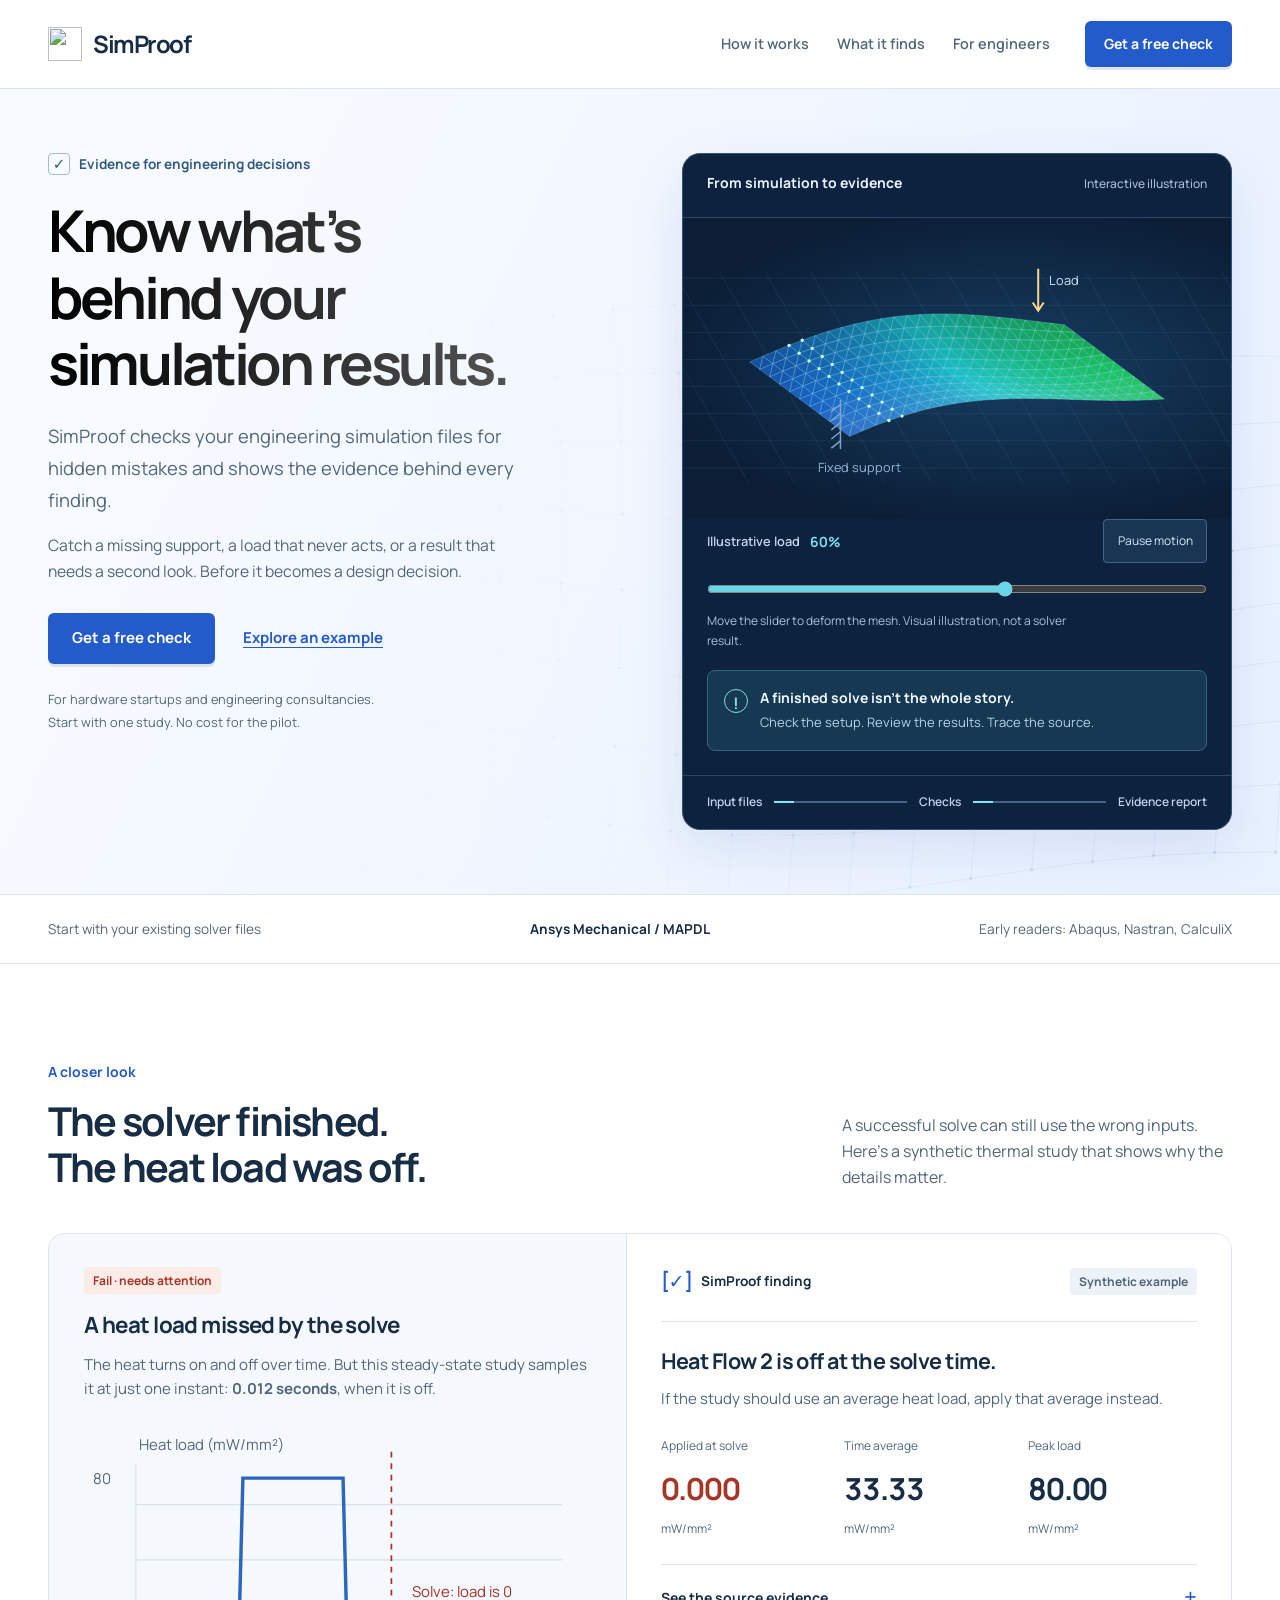
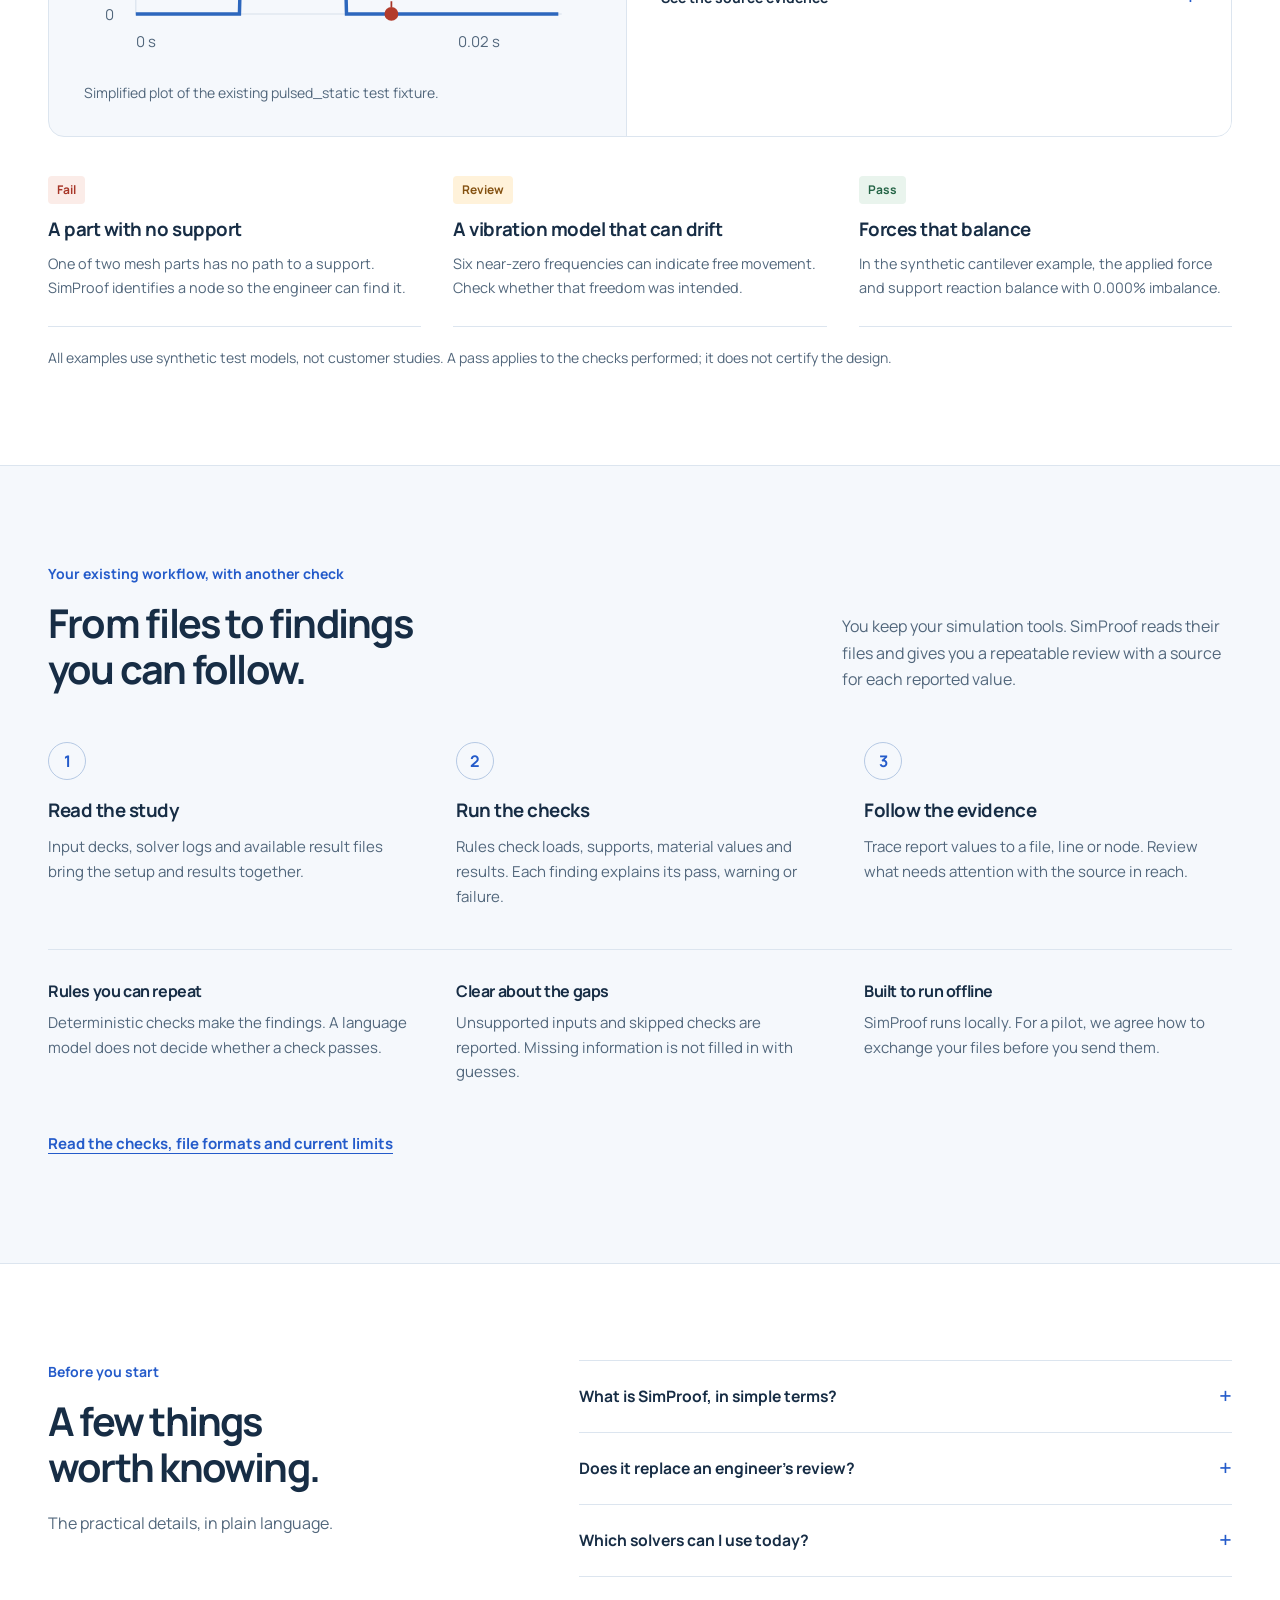
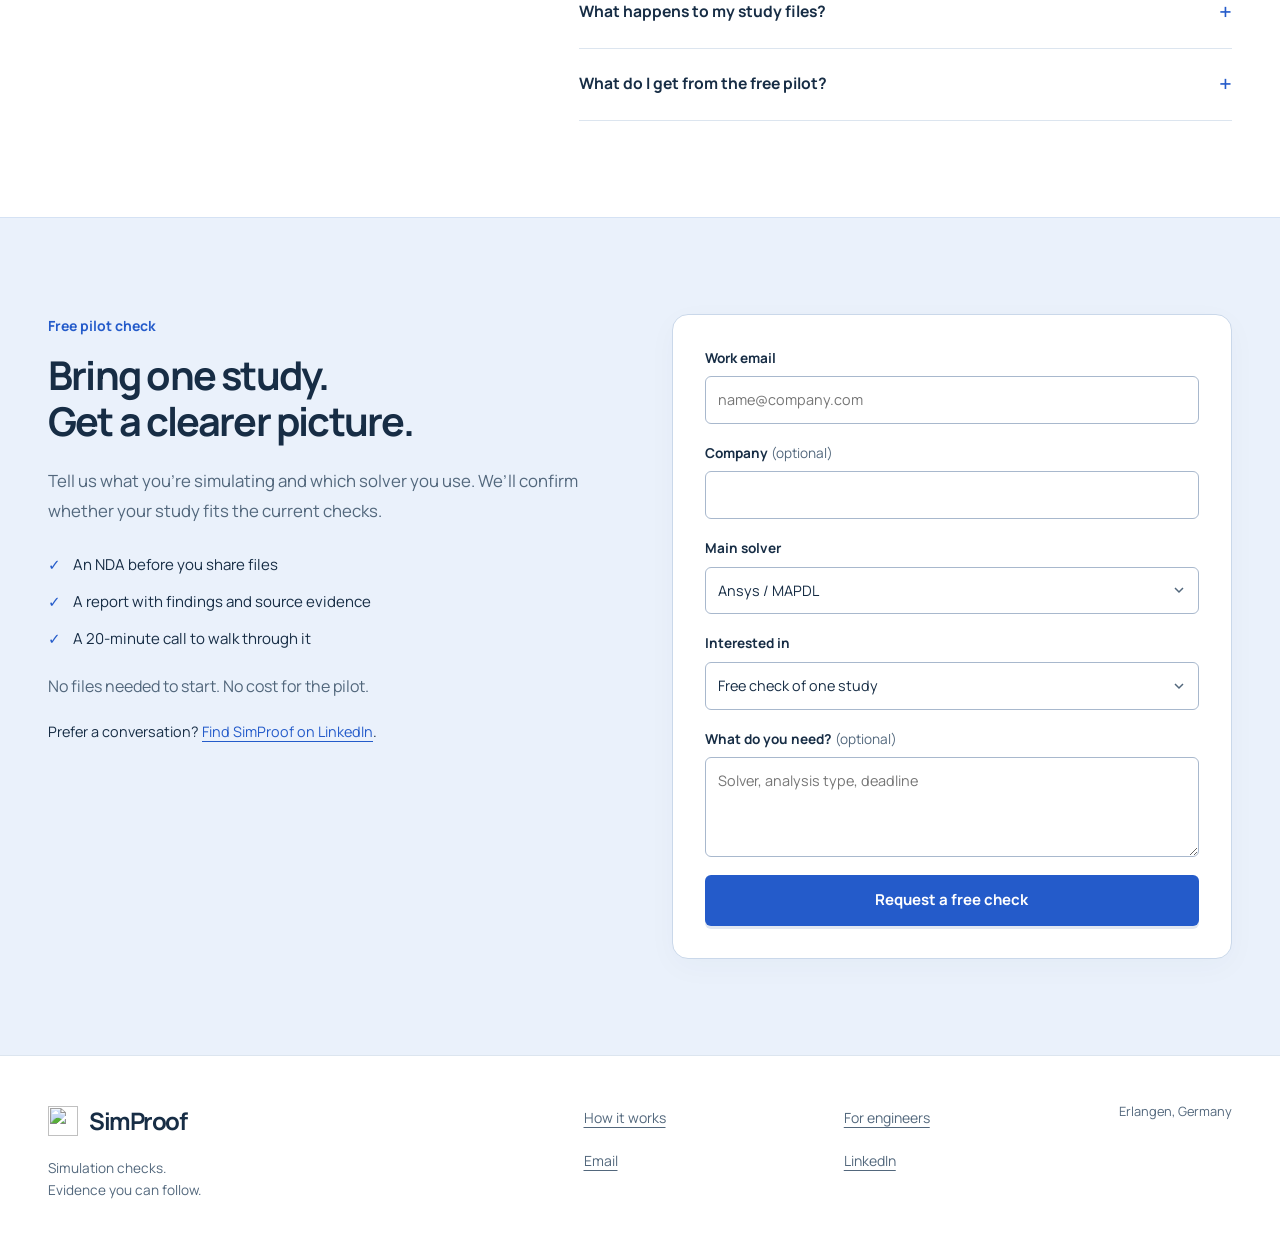
==== commit 28ac963b: "Redesign site around clear explanations and evidence; audit against landing-page design skill Carrie" ====
--- a/index.html
+++ b/index.html
@@ -9,7 +9,7 @@
 <link rel="canonical" href="https://simproof.netlify.app/"><link rel="icon" href="./favicon.svg" type="image/svg+xml">
 <link rel="preconnect" href="https://fonts.googleapis.com"><link rel="preconnect" href="https://fonts.gstatic.com" crossorigin>
 <link href="https://fonts.googleapis.com/css2?family=Manrope:wght@400;500;600;700;800&display=swap" rel="stylesheet">
-<link rel="stylesheet" href="./home.css?v=6">
+<link rel="stylesheet" href="./home.css?v=10">
 </head>
 <body>
 <a class="skip-link" href="#main">Skip to content</a>
@@ -20,16 +20,16 @@
 <a href="#contact" class="btn btn-dark nav-cta">Get a free check</a>
 </div></header>
 <main id="main">
-<section class="hero" id="story-claim"><div class="wrap hero-grid">
+<section class="hero" id="story-claim"><canvas id="ambient-field" aria-hidden="true"></canvas><div class="wrap hero-grid">
 <div class="hero-copy"><p class="intro-label"><span class="mini-mark" aria-hidden="true">✓</span> Evidence for engineering decisions</p>
 <h1>Know what’s behind your simulation results.</h1>
 <p class="lead">SimProof checks your engineering simulation files for hidden mistakes and shows the evidence behind every finding.</p>
 <p class="hero-explain">Catch a missing support, a load that never acts, or a result that needs a second look. Before it becomes a design decision.</p>
 <div class="cta"><a href="#contact" class="btn btn-dark">Get a free check</a><a href="#examples" class="text-link">Explore an example</a></div>
 <p class="hero-note">For hardware startups and engineering consultancies. <br>Start with one study. No cost for the pilot.</p></div>
-<div class="hero-visual"><div class="model-bar"><span>From simulation to evidence</span><span class="model-tag">Illustration</span></div>
-<div class="mesh-art"><svg viewBox="0 0 600 370" role="img" aria-labelledby="mesh-title"><title id="mesh-title">Illustration of a meshed engineering component, not simulation results</title><defs><pattern id="grid" width="30" height="30" patternUnits="userSpaceOnUse"><path d="M30 0H0V30" fill="none" stroke="#dfe8f2" stroke-width=".6"/></pattern></defs><rect width="600" height="370" fill="url(#grid)"/><g stroke="#edf6ff" stroke-width=".65"><polygon points="74.0,218.0 101.0,200.4 86.0,231.0" fill="hsl(207 75% 46%)" fill-opacity=".7"/><polygon points="101.0,200.4 113.0,213.4 86.0,231.0" fill="hsl(207 75% 46%)" fill-opacity=".7"/><polygon points="101.0,200.4 128.0,183.4 113.0,213.4" fill="hsl(201 75% 46%)" fill-opacity=".7"/><polygon points="128.0,183.4 140.0,196.4 113.0,213.4" fill="hsl(201 75% 46%)" fill-opacity=".7"/><polygon points="128.0,183.4 155.0,167.6 140.0,196.4" fill="hsl(195 75% 46%)" fill-opacity=".7"/><polygon points="155.0,167.6 167.0,180.6 140.0,196.4" fill="hsl(195 75% 46%)" fill-opacity=".7"/><polygon points="155.0,167.6 182.0,153.3 167.0,180.6" fill="hsl(189 75% 46%)" fill-opacity=".7"/><polygon points="182.0,153.3 194.0,166.3 167.0,180.6" fill="hsl(189 75% 46%)" fill-opacity=".7"/><polygon points="182.0,153.3 209.0,141.1 194.0,166.3" fill="hsl(183 75% 46%)" fill-opacity=".7"/><polygon points="209.0,141.1 221.0,154.1 194.0,166.3" fill="hsl(183 75% 46%)" fill-opacity=".7"/><polygon points="209.0,141.1 236.0,131.3 221.0,154.1" fill="hsl(177 75% 46%)" fill-opacity=".7"/><polygon points="236.0,131.3 248.0,144.3 221.0,154.1" fill="hsl(177 75% 46%)" fill-opacity=".7"/><polygon points="236.0,131.3 263.0,124.0 248.0,144.3" fill="hsl(171 75% 46%)" fill-opacity=".7"/><polygon points="263.0,124.0 275.0,137.0 248.0,144.3" fill="hsl(171 75% 46%)" fill-opacity=".7"/><polygon points="263.0,124.0 290.0,119.3 275.0,137.0" fill="hsl(165 75% 46%)" fill-opacity=".7"/><polygon points="290.0,119.3 302.0,132.3 275.0,137.0" fill="hsl(165 75% 46%)" fill-opacity=".7"/><polygon points="290.0,119.3 317.0,117.1 302.0,132.3" fill="hsl(159 75% 46%)" fill-opacity=".7"/><polygon points="317.0,117.1 329.0,130.1 302.0,132.3" fill="hsl(159 75% 46%)" fill-opacity=".7"/><polygon points="317.0,117.1 344.0,117.3 329.0,130.1" fill="hsl(153 75% 46%)" fill-opacity=".7"/><polygon points="344.0,117.3 356.0,130.3 329.0,130.1" fill="hsl(153 75% 46%)" fill-opacity=".7"/><polygon points="344.0,117.3 371.0,119.6 356.0,130.3" fill="hsl(147 75% 46%)" fill-opacity=".7"/><polygon points="371.0,119.6 383.0,132.6 356.0,130.3" fill="hsl(147 75% 46%)" fill-opacity=".7"/><polygon points="371.0,119.6 398.0,123.4 383.0,132.6" fill="hsl(141 75% 46%)" fill-opacity=".7"/><polygon points="398.0,123.4 410.0,136.4 383.0,132.6" fill="hsl(141 75% 46%)" fill-opacity=".7"/><polygon points="398.0,123.4 425.0,128.4 410.0,136.4" fill="hsl(135 75% 46%)" fill-opacity=".7"/><polygon points="425.0,128.4 437.0,141.4 410.0,136.4" fill="hsl(135 75% 46%)" fill-opacity=".7"/><polygon points="425.0,128.4 452.0,134.0 437.0,141.4" fill="hsl(129 75% 46%)" fill-opacity=".7"/><polygon points="452.0,134.0 464.0,147.0 437.0,141.4" fill="hsl(129 75% 46%)" fill-opacity=".7"/><polygon points="86.0,231.0 113.0,213.4 98.0,244.0" fill="hsl(207 75% 48%)" fill-opacity=".7"/><polygon points="113.0,213.4 125.0,226.4 98.0,244.0" fill="hsl(207 75% 48%)" fill-opacity=".7"/><polygon points="113.0,213.4 140.0,196.4 125.0,226.4" fill="hsl(201 75% 48%)" fill-opacity=".7"/><polygon points="140.0,196.4 152.0,209.4 125.0,226.4" fill="hsl(201 75% 48%)" fill-opacity=".7"/><polygon points="140.0,196.4 167.0,180.6 152.0,209.4" fill="hsl(195 75% 48%)" fill-opacity=".7"/><polygon points="167.0,180.6 179.0,193.6 152.0,209.4" fill="hsl(195 75% 48%)" fill-opacity=".7"/><polygon points="167.0,180.6 194.0,166.3 179.0,193.6" fill="hsl(189 75% 48%)" fill-opacity=".7"/><polygon points="194.0,166.3 206.0,179.3 179.0,193.6" fill="hsl(189 75% 48%)" fill-opacity=".7"/><polygon points="194.0,166.3 221.0,154.1 206.0,179.3" fill="hsl(183 75% 48%)" fill-opacity=".7"/><polygon points="221.0,154.1 233.0,167.1 206.0,179.3" fill="hsl(183 75% 48%)" fill-opacity=".7"/><polygon points="221.0,154.1 248.0,144.3 233.0,167.1" fill="hsl(177 75% 48%)" fill-opacity=".7"/><polygon points="248.0,144.3 260.0,157.3 233.0,167.1" fill="hsl(177 75% 48%)" fill-opacity=".7"/><polygon points="248.0,144.3 275.0,137.0 260.0,157.3" fill="hsl(171 75% 48%)" fill-opacity=".7"/><polygon points="275.0,137.0 287.0,150.0 260.0,157.3" fill="hsl(171 75% 48%)" fill-opacity=".7"/><polygon points="275.0,137.0 302.0,132.3 287.0,150.0" fill="hsl(165 75% 48%)" fill-opacity=".7"/><polygon points="302.0,132.3 314.0,145.3 287.0,150.0" fill="hsl(165 75% 48%)" fill-opacity=".7"/><polygon points="302.0,132.3 329.0,130.1 314.0,145.3" fill="hsl(159 75% 48%)" fill-opacity=".7"/><polygon points="329.0,130.1 341.0,143.1 314.0,145.3" fill="hsl(159 75% 48%)" fill-opacity=".7"/><polygon points="329.0,130.1 356.0,130.3 341.0,143.1" fill="hsl(153 75% 48%)" fill-opacity=".7"/><polygon points="356.0,130.3 368.0,143.3 341.0,143.1" fill="hsl(153 75% 48%)" fill-opacity=".7"/><polygon points="356.0,130.3 383.0,132.6 368.0,143.3" fill="hsl(147 75% 48%)" fill-opacity=".7"/><polygon points="383.0,132.6 395.0,145.6 368.0,143.3" fill="hsl(147 75% 48%)" fill-opacity=".7"/><polygon points="383.0,132.6 410.0,136.4 395.0,145.6" fill="hsl(141 75% 48%)" fill-opacity=".7"/><polygon points="410.0,136.4 422.0,149.4 395.0,145.6" fill="hsl(141 75% 48%)" fill-opacity=".7"/><polygon points="410.0,136.4 437.0,141.4 422.0,149.4" fill="hsl(135 75% 48%)" fill-opacity=".7"/><polygon points="437.0,141.4 449.0,154.4 422.0,149.4" fill="hsl(135 75% 48%)" fill-opacity=".7"/><polygon points="437.0,141.4 464.0,147.0 449.0,154.4" fill="hsl(129 75% 48%)" fill-opacity=".7"/><polygon points="464.0,147.0 476.0,160.0 449.0,154.4" fill="hsl(129 75% 48%)" fill-opacity=".7"/><polygon points="98.0,244.0 125.0,226.4 110.0,257.0" fill="hsl(207 75% 50%)" fill-opacity=".7"/><polygon points="125.0,226.4 137.0,239.4 110.0,257.0" fill="hsl(207 75% 50%)" fill-opacity=".7"/><polygon points="125.0,226.4 152.0,209.4 137.0,239.4" fill="hsl(201 75% 50%)" fill-opacity=".7"/><polygon points="152.0,209.4 164.0,222.4 137.0,239.4" fill="hsl(201 75% 50%)" fill-opacity=".7"/><polygon points="152.0,209.4 179.0,193.6 164.0,222.4" fill="hsl(195 75% 50%)" fill-opacity=".7"/><polygon points="179.0,193.6 191.0,206.6 164.0,222.4" fill="hsl(195 75% 50%)" fill-opacity=".7"/><polygon points="179.0,193.6 206.0,179.3 191.0,206.6" fill="hsl(189 75% 50%)" fill-opacity=".7"/><polygon points="206.0,179.3 218.0,192.3 191.0,206.6" fill="hsl(189 75% 50%)" fill-opacity=".7"/><polygon points="206.0,179.3 233.0,167.1 218.0,192.3" fill="hsl(183 75% 50%)" fill-opacity=".7"/><polygon points="233.0,167.1 245.0,180.1 218.0,192.3" fill="hsl(183 75% 50%)" fill-opacity=".7"/><polygon points="233.0,167.1 260.0,157.3 245.0,180.1" fill="hsl(177 75% 50%)" fill-opacity=".7"/><polygon points="260.0,157.3 272.0,170.3 245.0,180.1" fill="hsl(177 75% 50%)" fill-opacity=".7"/><polygon points="260.0,157.3 287.0,150.0 272.0,170.3" fill="hsl(171 75% 50%)" fill-opacity=".7"/><polygon points="287.0,150.0 299.0,163.0 272.0,170.3" fill="hsl(171 75% 50%)" fill-opacity=".7"/><polygon points="287.0,150.0 314.0,145.3 299.0,163.0" fill="hsl(165 75% 50%)" fill-opacity=".7"/><polygon points="314.0,145.3 326.0,158.3 299.0,163.0" fill="hsl(165 75% 50%)" fill-opacity=".7"/><polygon points="314.0,145.3 341.0,143.1 326.0,158.3" fill="hsl(159 75% 50%)" fill-opacity=".7"/><polygon points="341.0,143.1 353.0,156.1 326.0,158.3" fill="hsl(159 75% 50%)" fill-opacity=".7"/><polygon points="341.0,143.1 368.0,143.3 353.0,156.1" fill="hsl(153 75% 50%)" fill-opacity=".7"/><polygon points="368.0,143.3 380.0,156.3 353.0,156.1" fill="hsl(153 75% 50%)" fill-opacity=".7"/><polygon points="368.0,143.3 395.0,145.6 380.0,156.3" fill="hsl(147 75% 50%)" fill-opacity=".7"/><polygon points="395.0,145.6 407.0,158.6 380.0,156.3" fill="hsl(147 75% 50%)" fill-opacity=".7"/><polygon points="395.0,145.6 422.0,149.4 407.0,158.6" fill="hsl(141 75% 50%)" fill-opacity=".7"/><polygon points="422.0,149.4 434.0,162.4 407.0,158.6" fill="hsl(141 75% 50%)" fill-opacity=".7"/><polygon points="422.0,149.4 449.0,154.4 434.0,162.4" fill="hsl(135 75% 50%)" fill-opacity=".7"/><polygon points="449.0,154.4 461.0,167.4 434.0,162.4" fill="hsl(135 75% 50%)" fill-opacity=".7"/><polygon points="449.0,154.4 476.0,160.0 461.0,167.4" fill="hsl(129 75% 50%)" fill-opacity=".7"/><polygon points="476.0,160.0 488.0,173.0 461.0,167.4" fill="hsl(129 75% 50%)" fill-opacity=".7"/><polygon points="110.0,257.0 137.0,239.4 122.0,270.0" fill="hsl(207 75% 52%)" fill-opacity=".7"/><polygon points="137.0,239.4 149.0,252.4 122.0,270.0" fill="hsl(207 75% 52%)" fill-opacity=".7"/><polygon points="137.0,239.4 164.0,222.4 149.0,252.4" fill="hsl(201 75% 52%)" fill-opacity=".7"/><polygon points="164.0,222.4 176.0,235.4 149.0,252.4" fill="hsl(201 75% 52%)" fill-opacity=".7"/><polygon points="164.0,222.4 191.0,206.6 176.0,235.4" fill="hsl(195 75% 52%)" fill-opacity=".7"/><polygon points="191.0,206.6 203.0,219.6 176.0,235.4" fill="hsl(195 75% 52%)" fill-opacity=".7"/><polygon points="191.0,206.6 218.0,192.3 203.0,219.6" fill="hsl(189 75% 52%)" fill-opacity=".7"/><polygon points="218.0,192.3 230.0,205.3 203.0,219.6" fill="hsl(189 75% 52%)" fill-opacity=".7"/><polygon points="218.0,192.3 245.0,180.1 230.0,205.3" fill="hsl(183 75% 52%)" fill-opacity=".7"/><polygon points="245.0,180.1 257.0,193.1 230.0,205.3" fill="hsl(183 75% 52%)" fill-opacity=".7"/><polygon points="245.0,180.1 272.0,170.3 257.0,193.1" fill="hsl(177 75% 52%)" fill-opacity=".7"/><polygon points="272.0,170.3 284.0,183.3 257.0,193.1" fill="hsl(177 75% 52%)" fill-opacity=".7"/><polygon points="272.0,170.3 299.0,163.0 284.0,183.3" fill="hsl(171 75% 52%)" fill-opacity=".7"/><polygon points="299.0,163.0 311.0,176.0 284.0,183.3" fill="hsl(171 75% 52%)" fill-opacity=".7"/><polygon points="299.0,163.0 326.0,158.3 311.0,176.0" fill="hsl(165 75% 52%)" fill-opacity=".7"/><polygon points="326.0,158.3 338.0,171.3 311.0,176.0" fill="hsl(165 75% 52%)" fill-opacity=".7"/><polygon points="326.0,158.3 353.0,156.1 338.0,171.3" fill="hsl(159 75% 52%)" fill-opacity=".7"/><polygon points="353.0,156.1 365.0,169.1 338.0,171.3" fill="hsl(159 75% 52%)" fill-opacity=".7"/><polygon points="353.0,156.1 380.0,156.3 365.0,169.1" fill="hsl(153 75% 52%)" fill-opacity=".7"/><polygon points="380.0,156.3 392.0,169.3 365.0,169.1" fill="hsl(153 75% 52%)" fill-opacity=".7"/><polygon points="380.0,156.3 407.0,158.6 392.0,169.3" fill="hsl(147 75% 52%)" fill-opacity=".7"/><polygon points="407.0,158.6 419.0,171.6 392.0,169.3" fill="hsl(147 75% 52%)" fill-opacity=".7"/><polygon points="407.0,158.6 434.0,162.4 419.0,171.6" fill="hsl(141 75% 52%)" fill-opacity=".7"/><polygon points="434.0,162.4 446.0,175.4 419.0,171.6" fill="hsl(141 75% 52%)" fill-opacity=".7"/><polygon points="434.0,162.4 461.0,167.4 446.0,175.4" fill="hsl(135 75% 52%)" fill-opacity=".7"/><polygon points="461.0,167.4 473.0,180.4 446.0,175.4" fill="hsl(135 75% 52%)" fill-opacity=".7"/><polygon points="461.0,167.4 488.0,173.0 473.0,180.4" fill="hsl(129 75% 52%)" fill-opacity=".7"/><polygon points="488.0,173.0 500.0,186.0 473.0,180.4" fill="hsl(129 75% 52%)" fill-opacity=".7"/><polygon points="122.0,270.0 149.0,252.4 134.0,283.0" fill="hsl(207 75% 54%)" fill-opacity=".7"/><polygon points="149.0,252.4 161.0,265.4 134.0,283.0" fill="hsl(207 75% 54%)" fill-opacity=".7"/><polygon points="149.0,252.4 176.0,235.4 161.0,265.4" fill="hsl(201 75% 54%)" fill-opacity=".7"/><polygon points="176.0,235.4 188.0,248.4 161.0,265.4" fill="hsl(201 75% 54%)" fill-opacity=".7"/><polygon points="176.0,235.4 203.0,219.6 188.0,248.4" fill="hsl(195 75% 54%)" fill-opacity=".7"/><polygon points="203.0,219.6 215.0,232.6 188.0,248.4" fill="hsl(195 75% 54%)" fill-opacity=".7"/><polygon points="203.0,219.6 230.0,205.3 215.0,232.6" fill="hsl(189 75% 54%)" fill-opacity=".7"/><polygon points="230.0,205.3 242.0,218.3 215.0,232.6" fill="hsl(189 75% 54%)" fill-opacity=".7"/><polygon points="230.0,205.3 257.0,193.1 242.0,218.3" fill="hsl(183 75% 54%)" fill-opacity=".7"/><polygon points="257.0,193.1 269.0,206.1 242.0,218.3" fill="hsl(183 75% 54%)" fill-opacity=".7"/><polygon points="257.0,193.1 284.0,183.3 269.0,206.1" fill="hsl(177 75% 54%)" fill-opacity=".7"/><polygon points="284.0,183.3 296.0,196.3 269.0,206.1" fill="hsl(177 75% 54%)" fill-opacity=".7"/><polygon points="284.0,183.3 311.0,176.0 296.0,196.3" fill="hsl(171 75% 54%)" fill-opacity=".7"/><polygon points="311.0,176.0 323.0,189.0 296.0,196.3" fill="hsl(171 75% 54%)" fill-opacity=".7"/><polygon points="311.0,176.0 338.0,171.3 323.0,189.0" fill="hsl(165 75% 54%)" fill-opacity=".7"/><polygon points="338.0,171.3 350.0,184.3 323.0,189.0" fill="hsl(165 75% 54%)" fill-opacity=".7"/><polygon points="338.0,171.3 365.0,169.1 350.0,184.3" fill="hsl(159 75% 54%)" fill-opacity=".7"/><polygon points="365.0,169.1 377.0,182.1 350.0,184.3" fill="hsl(159 75% 54%)" fill-opacity=".7"/><polygon points="365.0,169.1 392.0,169.3 377.0,182.1" fill="hsl(153 75% 54%)" fill-opacity=".7"/><polygon points="392.0,169.3 404.0,182.3 377.0,182.1" fill="hsl(153 75% 54%)" fill-opacity=".7"/><polygon points="392.0,169.3 419.0,171.6 404.0,182.3" fill="hsl(147 75% 54%)" fill-opacity=".7"/><polygon points="419.0,171.6 431.0,184.6 404.0,182.3" fill="hsl(147 75% 54%)" fill-opacity=".7"/><polygon points="419.0,171.6 446.0,175.4 431.0,184.6" fill="hsl(141 75% 54%)" fill-opacity=".7"/><polygon points="446.0,175.4 458.0,188.4 431.0,184.6" fill="hsl(141 75% 54%)" fill-opacity=".7"/><polygon points="446.0,175.4 473.0,180.4 458.0,188.4" fill="hsl(135 75% 54%)" fill-opacity=".7"/><polygon points="473.0,180.4 485.0,193.4 458.0,188.4" fill="hsl(135 75% 54%)" fill-opacity=".7"/><polygon points="473.0,180.4 500.0,186.0 485.0,193.4" fill="hsl(129 75% 54%)" fill-opacity=".7"/><polygon points="500.0,186.0 512.0,199.0 485.0,193.4" fill="hsl(129 75% 54%)" fill-opacity=".7"/><polygon points="134.0,283.0 161.0,265.4 146.0,296.0" fill="hsl(207 75% 56%)" fill-opacity=".7"/><polygon points="161.0,265.4 173.0,278.4 146.0,296.0" fill="hsl(207 75% 56%)" fill-opacity=".7"/><polygon points="161.0,265.4 188.0,248.4 173.0,278.4" fill="hsl(201 75% 56%)" fill-opacity=".7"/><polygon points="188.0,248.4 200.0,261.4 173.0,278.4" fill="hsl(201 75% 56%)" fill-opacity=".7"/><polygon points="188.0,248.4 215.0,232.6 200.0,261.4" fill="hsl(195 75% 56%)" fill-opacity=".7"/><polygon points="215.0,232.6 227.0,245.6 200.0,261.4" fill="hsl(195 75% 56%)" fill-opacity=".7"/><polygon points="215.0,232.6 242.0,218.3 227.0,245.6" fill="hsl(189 75% 56%)" fill-opacity=".7"/><polygon points="242.0,218.3 254.0,231.3 227.0,245.6" fill="hsl(189 75% 56%)" fill-opacity=".7"/><polygon points="242.0,218.3 269.0,206.1 254.0,231.3" fill="hsl(183 75% 56%)" fill-opacity=".7"/><polygon points="269.0,206.1 281.0,219.1 254.0,231.3" fill="hsl(183 75% 56%)" fill-opacity=".7"/><polygon points="269.0,206.1 296.0,196.3 281.0,219.1" fill="hsl(177 75% 56%)" fill-opacity=".7"/><polygon points="296.0,196.3 308.0,209.3 281.0,219.1" fill="hsl(177 75% 56%)" fill-opacity=".7"/><polygon points="296.0,196.3 323.0,189.0 308.0,209.3" fill="hsl(171 75% 56%)" fill-opacity=".7"/><polygon points="323.0,189.0 335.0,202.0 308.0,209.3" fill="hsl(171 75% 56%)" fill-opacity=".7"/><polygon points="323.0,189.0 350.0,184.3 335.0,202.0" fill="hsl(165 75% 56%)" fill-opacity=".7"/><polygon points="350.0,184.3 362.0,197.3 335.0,202.0" fill="hsl(165 75% 56%)" fill-opacity=".7"/><polygon points="350.0,184.3 377.0,182.1 362.0,197.3" fill="hsl(159 75% 56%)" fill-opacity=".7"/><polygon points="377.0,182.1 389.0,195.1 362.0,197.3" fill="hsl(159 75% 56%)" fill-opacity=".7"/><polygon points="377.0,182.1 404.0,182.3 389.0,195.1" fill="hsl(153 75% 56%)" fill-opacity=".7"/><polygon points="404.0,182.3 416.0,195.3 389.0,195.1" fill="hsl(153 75% 56%)" fill-opacity=".7"/><polygon points="404.0,182.3 431.0,184.6 416.0,195.3" fill="hsl(147 75% 56%)" fill-opacity=".7"/><polygon points="431.0,184.6 443.0,197.6 416.0,195.3" fill="hsl(147 75% 56%)" fill-opacity=".7"/><polygon points="431.0,184.6 458.0,188.4 443.0,197.6" fill="hsl(141 75% 56%)" fill-opacity=".7"/><polygon points="458.0,188.4 470.0,201.4 443.0,197.6" fill="hsl(141 75% 56%)" fill-opacity=".7"/><polygon points="458.0,188.4 485.0,193.4 470.0,201.4" fill="hsl(135 75% 56%)" fill-opacity=".7"/><polygon points="485.0,193.4 497.0,206.4 470.0,201.4" fill="hsl(135 75% 56%)" fill-opacity=".7"/><polygon points="485.0,193.4 512.0,199.0 497.0,206.4" fill="hsl(129 75% 56%)" fill-opacity=".7"/><polygon points="512.0,199.0 524.0,212.0 497.0,206.4" fill="hsl(129 75% 56%)" fill-opacity=".7"/><polygon points="146.0,296.0 173.0,278.4 158.0,309.0" fill="hsl(207 75% 58%)" fill-opacity=".7"/><polygon points="173.0,278.4 185.0,291.4 158.0,309.0" fill="hsl(207 75% 58%)" fill-opacity=".7"/><polygon points="173.0,278.4 200.0,261.4 185.0,291.4" fill="hsl(201 75% 58%)" fill-opacity=".7"/><polygon points="200.0,261.4 212.0,274.4 185.0,291.4" fill="hsl(201 75% 58%)" fill-opacity=".7"/><polygon points="200.0,261.4 227.0,245.6 212.0,274.4" fill="hsl(195 75% 58%)" fill-opacity=".7"/><polygon points="227.0,245.6 239.0,258.6 212.0,274.4" fill="hsl(195 75% 58%)" fill-opacity=".7"/><polygon points="227.0,245.6 254.0,231.3 239.0,258.6" fill="hsl(189 75% 58%)" fill-opacity=".7"/><polygon points="254.0,231.3 266.0,244.3 239.0,258.6" fill="hsl(189 75% 58%)" fill-opacity=".7"/><polygon points="254.0,231.3 281.0,219.1 266.0,244.3" fill="hsl(183 75% 58%)" fill-opacity=".7"/><polygon points="281.0,219.1 293.0,232.1 266.0,244.3" fill="hsl(183 75% 58%)" fill-opacity=".7"/><polygon points="281.0,219.1 308.0,209.3 293.0,232.1" fill="hsl(177 75% 58%)" fill-opacity=".7"/><polygon points="308.0,209.3 320.0,222.3 293.0,232.1" fill="hsl(177 75% 58%)" fill-opacity=".7"/><polygon points="308.0,209.3 335.0,202.0 320.0,222.3" fill="hsl(171 75% 58%)" fill-opacity=".7"/><polygon points="335.0,202.0 347.0,215.0 320.0,222.3" fill="hsl(171 75% 58%)" fill-opacity=".7"/><polygon points="335.0,202.0 362.0,197.3 347.0,215.0" fill="hsl(165 75% 58%)" fill-opacity=".7"/><polygon points="362.0,197.3 374.0,210.3 347.0,215.0" fill="hsl(165 75% 58%)" fill-opacity=".7"/><polygon points="362.0,197.3 389.0,195.1 374.0,210.3" fill="hsl(159 75% 58%)" fill-opacity=".7"/><polygon points="389.0,195.1 401.0,208.1 374.0,210.3" fill="hsl(159 75% 58%)" fill-opacity=".7"/><polygon points="389.0,195.1 416.0,195.3 401.0,208.1" fill="hsl(153 75% 58%)" fill-opacity=".7"/><polygon points="416.0,195.3 428.0,208.3 401.0,208.1" fill="hsl(153 75% 58%)" fill-opacity=".7"/><polygon points="416.0,195.3 443.0,197.6 428.0,208.3" fill="hsl(147 75% 58%)" fill-opacity=".7"/><polygon points="443.0,197.6 455.0,210.6 428.0,208.3" fill="hsl(147 75% 58%)" fill-opacity=".7"/><polygon points="443.0,197.6 470.0,201.4 455.0,210.6" fill="hsl(141 75% 58%)" fill-opacity=".7"/><polygon points="470.0,201.4 482.0,214.4 455.0,210.6" fill="hsl(141 75% 58%)" fill-opacity=".7"/><polygon points="470.0,201.4 497.0,206.4 482.0,214.4" fill="hsl(135 75% 58%)" fill-opacity=".7"/><polygon points="497.0,206.4 509.0,219.4 482.0,214.4" fill="hsl(135 75% 58%)" fill-opacity=".7"/><polygon points="497.0,206.4 524.0,212.0 509.0,219.4" fill="hsl(129 75% 58%)" fill-opacity=".7"/><polygon points="524.0,212.0 536.0,225.0 509.0,219.4" fill="hsl(129 75% 58%)" fill-opacity=".7"/></g><path d="M73 212v103m-10-94 10-9 9 7m-19 21 10-9 9 7m-19 21 10-9 9 7m-19 21 10-9 9 7" stroke="#607388" fill="none" stroke-width="2"/><path d="M504 113v51m-7-9 7 9 7-9" stroke="#be4e36" fill="none" stroke-width="2.5"/><text x="516" y="130" fill="#7f3527" font-family="sans-serif" font-size="15">Load</text><path d="M92 325h90m-90 0v-45m0 45-27 16" fill="none" stroke="#8295ac"/><text x="189" y="331" fill="#617185" font-size="14">x</text><text x="88" y="273" fill="#617185" font-size="14">y</text></svg></div>
-<div class="finding-slip"><div class="slip-icon" aria-hidden="true">!</div><div><strong>A finished solve isn’t the whole story.</strong><p>Check the setup. Review the results. Trace the source.</p></div></div>
+<div class="hero-visual"><div class="model-bar"><span>From simulation to evidence</span><span class="model-tag">Interactive illustration</span></div>
+<div class="mesh-art"><canvas id="live-mesh" aria-hidden="true"></canvas><svg viewBox="0 0 600 370" role="img" aria-labelledby="mesh-title"><title id="mesh-title">Illustration of a meshed engineering component, not simulation results</title><defs><pattern id="grid" width="30" height="30" patternUnits="userSpaceOnUse"><path d="M30 0H0V30" fill="none" stroke="#dfe8f2" stroke-width=".6"/></pattern></defs><rect width="600" height="370" fill="url(#grid)"/><g stroke="#edf6ff" stroke-width=".65"><polygon points="74.0,218.0 101.0,200.4 86.0,231.0" fill="hsl(207 75% 46%)" fill-opacity=".7"/><polygon points="101.0,200.4 113.0,213.4 86.0,231.0" fill="hsl(207 75% 46%)" fill-opacity=".7"/><polygon points="101.0,200.4 128.0,183.4 113.0,213.4" fill="hsl(201 75% 46%)" fill-opacity=".7"/><polygon points="128.0,183.4 140.0,196.4 113.0,213.4" fill="hsl(201 75% 46%)" fill-opacity=".7"/><polygon points="128.0,183.4 155.0,167.6 140.0,196.4" fill="hsl(195 75% 46%)" fill-opacity=".7"/><polygon points="155.0,167.6 167.0,180.6 140.0,196.4" fill="hsl(195 75% 46%)" fill-opacity=".7"/><polygon points="155.0,167.6 182.0,153.3 167.0,180.6" fill="hsl(189 75% 46%)" fill-opacity=".7"/><polygon points="182.0,153.3 194.0,166.3 167.0,180.6" fill="hsl(189 75% 46%)" fill-opacity=".7"/><polygon points="182.0,153.3 209.0,141.1 194.0,166.3" fill="hsl(183 75% 46%)" fill-opacity=".7"/><polygon points="209.0,141.1 221.0,154.1 194.0,166.3" fill="hsl(183 75% 46%)" fill-opacity=".7"/><polygon points="209.0,141.1 236.0,131.3 221.0,154.1" fill="hsl(177 75% 46%)" fill-opacity=".7"/><polygon points="236.0,131.3 248.0,144.3 221.0,154.1" fill="hsl(177 75% 46%)" fill-opacity=".7"/><polygon points="236.0,131.3 263.0,124.0 248.0,144.3" fill="hsl(171 75% 46%)" fill-opacity=".7"/><polygon points="263.0,124.0 275.0,137.0 248.0,144.3" fill="hsl(171 75% 46%)" fill-opacity=".7"/><polygon points="263.0,124.0 290.0,119.3 275.0,137.0" fill="hsl(165 75% 46%)" fill-opacity=".7"/><polygon points="290.0,119.3 302.0,132.3 275.0,137.0" fill="hsl(165 75% 46%)" fill-opacity=".7"/><polygon points="290.0,119.3 317.0,117.1 302.0,132.3" fill="hsl(159 75% 46%)" fill-opacity=".7"/><polygon points="317.0,117.1 329.0,130.1 302.0,132.3" fill="hsl(159 75% 46%)" fill-opacity=".7"/><polygon points="317.0,117.1 344.0,117.3 329.0,130.1" fill="hsl(153 75% 46%)" fill-opacity=".7"/><polygon points="344.0,117.3 356.0,130.3 329.0,130.1" fill="hsl(153 75% 46%)" fill-opacity=".7"/><polygon points="344.0,117.3 371.0,119.6 356.0,130.3" fill="hsl(147 75% 46%)" fill-opacity=".7"/><polygon points="371.0,119.6 383.0,132.6 356.0,130.3" fill="hsl(147 75% 46%)" fill-opacity=".7"/><polygon points="371.0,119.6 398.0,123.4 383.0,132.6" fill="hsl(141 75% 46%)" fill-opacity=".7"/><polygon points="398.0,123.4 410.0,136.4 383.0,132.6" fill="hsl(141 75% 46%)" fill-opacity=".7"/><polygon points="398.0,123.4 425.0,128.4 410.0,136.4" fill="hsl(135 75% 46%)" fill-opacity=".7"/><polygon points="425.0,128.4 437.0,141.4 410.0,136.4" fill="hsl(135 75% 46%)" fill-opacity=".7"/><polygon points="425.0,128.4 452.0,134.0 437.0,141.4" fill="hsl(129 75% 46%)" fill-opacity=".7"/><polygon points="452.0,134.0 464.0,147.0 437.0,141.4" fill="hsl(129 75% 46%)" fill-opacity=".7"/><polygon points="86.0,231.0 113.0,213.4 98.0,244.0" fill="hsl(207 75% 48%)" fill-opacity=".7"/><polygon points="113.0,213.4 125.0,226.4 98.0,244.0" fill="hsl(207 75% 48%)" fill-opacity=".7"/><polygon points="113.0,213.4 140.0,196.4 125.0,226.4" fill="hsl(201 75% 48%)" fill-opacity=".7"/><polygon points="140.0,196.4 152.0,209.4 125.0,226.4" fill="hsl(201 75% 48%)" fill-opacity=".7"/><polygon points="140.0,196.4 167.0,180.6 152.0,209.4" fill="hsl(195 75% 48%)" fill-opacity=".7"/><polygon points="167.0,180.6 179.0,193.6 152.0,209.4" fill="hsl(195 75% 48%)" fill-opacity=".7"/><polygon points="167.0,180.6 194.0,166.3 179.0,193.6" fill="hsl(189 75% 48%)" fill-opacity=".7"/><polygon points="194.0,166.3 206.0,179.3 179.0,193.6" fill="hsl(189 75% 48%)" fill-opacity=".7"/><polygon points="194.0,166.3 221.0,154.1 206.0,179.3" fill="hsl(183 75% 48%)" fill-opacity=".7"/><polygon points="221.0,154.1 233.0,167.1 206.0,179.3" fill="hsl(183 75% 48%)" fill-opacity=".7"/><polygon points="221.0,154.1 248.0,144.3 233.0,167.1" fill="hsl(177 75% 48%)" fill-opacity=".7"/><polygon points="248.0,144.3 260.0,157.3 233.0,167.1" fill="hsl(177 75% 48%)" fill-opacity=".7"/><polygon points="248.0,144.3 275.0,137.0 260.0,157.3" fill="hsl(171 75% 48%)" fill-opacity=".7"/><polygon points="275.0,137.0 287.0,150.0 260.0,157.3" fill="hsl(171 75% 48%)" fill-opacity=".7"/><polygon points="275.0,137.0 302.0,132.3 287.0,150.0" fill="hsl(165 75% 48%)" fill-opacity=".7"/><polygon points="302.0,132.3 314.0,145.3 287.0,150.0" fill="hsl(165 75% 48%)" fill-opacity=".7"/><polygon points="302.0,132.3 329.0,130.1 314.0,145.3" fill="hsl(159 75% 48%)" fill-opacity=".7"/><polygon points="329.0,130.1 341.0,143.1 314.0,145.3" fill="hsl(159 75% 48%)" fill-opacity=".7"/><polygon points="329.0,130.1 356.0,130.3 341.0,143.1" fill="hsl(153 75% 48%)" fill-opacity=".7"/><polygon points="356.0,130.3 368.0,143.3 341.0,143.1" fill="hsl(153 75% 48%)" fill-opacity=".7"/><polygon points="356.0,130.3 383.0,132.6 368.0,143.3" fill="hsl(147 75% 48%)" fill-opacity=".7"/><polygon points="383.0,132.6 395.0,145.6 368.0,143.3" fill="hsl(147 75% 48%)" fill-opacity=".7"/><polygon points="383.0,132.6 410.0,136.4 395.0,145.6" fill="hsl(141 75% 48%)" fill-opacity=".7"/><polygon points="410.0,136.4 422.0,149.4 395.0,145.6" fill="hsl(141 75% 48%)" fill-opacity=".7"/><polygon points="410.0,136.4 437.0,141.4 422.0,149.4" fill="hsl(135 75% 48%)" fill-opacity=".7"/><polygon points="437.0,141.4 449.0,154.4 422.0,149.4" fill="hsl(135 75% 48%)" fill-opacity=".7"/><polygon points="437.0,141.4 464.0,147.0 449.0,154.4" fill="hsl(129 75% 48%)" fill-opacity=".7"/><polygon points="464.0,147.0 476.0,160.0 449.0,154.4" fill="hsl(129 75% 48%)" fill-opacity=".7"/><polygon points="98.0,244.0 125.0,226.4 110.0,257.0" fill="hsl(207 75% 50%)" fill-opacity=".7"/><polygon points="125.0,226.4 137.0,239.4 110.0,257.0" fill="hsl(207 75% 50%)" fill-opacity=".7"/><polygon points="125.0,226.4 152.0,209.4 137.0,239.4" fill="hsl(201 75% 50%)" fill-opacity=".7"/><polygon points="152.0,209.4 164.0,222.4 137.0,239.4" fill="hsl(201 75% 50%)" fill-opacity=".7"/><polygon points="152.0,209.4 179.0,193.6 164.0,222.4" fill="hsl(195 75% 50%)" fill-opacity=".7"/><polygon points="179.0,193.6 191.0,206.6 164.0,222.4" fill="hsl(195 75% 50%)" fill-opacity=".7"/><polygon points="179.0,193.6 206.0,179.3 191.0,206.6" fill="hsl(189 75% 50%)" fill-opacity=".7"/><polygon points="206.0,179.3 218.0,192.3 191.0,206.6" fill="hsl(189 75% 50%)" fill-opacity=".7"/><polygon points="206.0,179.3 233.0,167.1 218.0,192.3" fill="hsl(183 75% 50%)" fill-opacity=".7"/><polygon points="233.0,167.1 245.0,180.1 218.0,192.3" fill="hsl(183 75% 50%)" fill-opacity=".7"/><polygon points="233.0,167.1 260.0,157.3 245.0,180.1" fill="hsl(177 75% 50%)" fill-opacity=".7"/><polygon points="260.0,157.3 272.0,170.3 245.0,180.1" fill="hsl(177 75% 50%)" fill-opacity=".7"/><polygon points="260.0,157.3 287.0,150.0 272.0,170.3" fill="hsl(171 75% 50%)" fill-opacity=".7"/><polygon points="287.0,150.0 299.0,163.0 272.0,170.3" fill="hsl(171 75% 50%)" fill-opacity=".7"/><polygon points="287.0,150.0 314.0,145.3 299.0,163.0" fill="hsl(165 75% 50%)" fill-opacity=".7"/><polygon points="314.0,145.3 326.0,158.3 299.0,163.0" fill="hsl(165 75% 50%)" fill-opacity=".7"/><polygon points="314.0,145.3 341.0,143.1 326.0,158.3" fill="hsl(159 75% 50%)" fill-opacity=".7"/><polygon points="341.0,143.1 353.0,156.1 326.0,158.3" fill="hsl(159 75% 50%)" fill-opacity=".7"/><polygon points="341.0,143.1 368.0,143.3 353.0,156.1" fill="hsl(153 75% 50%)" fill-opacity=".7"/><polygon points="368.0,143.3 380.0,156.3 353.0,156.1" fill="hsl(153 75% 50%)" fill-opacity=".7"/><polygon points="368.0,143.3 395.0,145.6 380.0,156.3" fill="hsl(147 75% 50%)" fill-opacity=".7"/><polygon points="395.0,145.6 407.0,158.6 380.0,156.3" fill="hsl(147 75% 50%)" fill-opacity=".7"/><polygon points="395.0,145.6 422.0,149.4 407.0,158.6" fill="hsl(141 75% 50%)" fill-opacity=".7"/><polygon points="422.0,149.4 434.0,162.4 407.0,158.6" fill="hsl(141 75% 50%)" fill-opacity=".7"/><polygon points="422.0,149.4 449.0,154.4 434.0,162.4" fill="hsl(135 75% 50%)" fill-opacity=".7"/><polygon points="449.0,154.4 461.0,167.4 434.0,162.4" fill="hsl(135 75% 50%)" fill-opacity=".7"/><polygon points="449.0,154.4 476.0,160.0 461.0,167.4" fill="hsl(129 75% 50%)" fill-opacity=".7"/><polygon points="476.0,160.0 488.0,173.0 461.0,167.4" fill="hsl(129 75% 50%)" fill-opacity=".7"/><polygon points="110.0,257.0 137.0,239.4 122.0,270.0" fill="hsl(207 75% 52%)" fill-opacity=".7"/><polygon points="137.0,239.4 149.0,252.4 122.0,270.0" fill="hsl(207 75% 52%)" fill-opacity=".7"/><polygon points="137.0,239.4 164.0,222.4 149.0,252.4" fill="hsl(201 75% 52%)" fill-opacity=".7"/><polygon points="164.0,222.4 176.0,235.4 149.0,252.4" fill="hsl(201 75% 52%)" fill-opacity=".7"/><polygon points="164.0,222.4 191.0,206.6 176.0,235.4" fill="hsl(195 75% 52%)" fill-opacity=".7"/><polygon points="191.0,206.6 203.0,219.6 176.0,235.4" fill="hsl(195 75% 52%)" fill-opacity=".7"/><polygon points="191.0,206.6 218.0,192.3 203.0,219.6" fill="hsl(189 75% 52%)" fill-opacity=".7"/><polygon points="218.0,192.3 230.0,205.3 203.0,219.6" fill="hsl(189 75% 52%)" fill-opacity=".7"/><polygon points="218.0,192.3 245.0,180.1 230.0,205.3" fill="hsl(183 75% 52%)" fill-opacity=".7"/><polygon points="245.0,180.1 257.0,193.1 230.0,205.3" fill="hsl(183 75% 52%)" fill-opacity=".7"/><polygon points="245.0,180.1 272.0,170.3 257.0,193.1" fill="hsl(177 75% 52%)" fill-opacity=".7"/><polygon points="272.0,170.3 284.0,183.3 257.0,193.1" fill="hsl(177 75% 52%)" fill-opacity=".7"/><polygon points="272.0,170.3 299.0,163.0 284.0,183.3" fill="hsl(171 75% 52%)" fill-opacity=".7"/><polygon points="299.0,163.0 311.0,176.0 284.0,183.3" fill="hsl(171 75% 52%)" fill-opacity=".7"/><polygon points="299.0,163.0 326.0,158.3 311.0,176.0" fill="hsl(165 75% 52%)" fill-opacity=".7"/><polygon points="326.0,158.3 338.0,171.3 311.0,176.0" fill="hsl(165 75% 52%)" fill-opacity=".7"/><polygon points="326.0,158.3 353.0,156.1 338.0,171.3" fill="hsl(159 75% 52%)" fill-opacity=".7"/><polygon points="353.0,156.1 365.0,169.1 338.0,171.3" fill="hsl(159 75% 52%)" fill-opacity=".7"/><polygon points="353.0,156.1 380.0,156.3 365.0,169.1" fill="hsl(153 75% 52%)" fill-opacity=".7"/><polygon points="380.0,156.3 392.0,169.3 365.0,169.1" fill="hsl(153 75% 52%)" fill-opacity=".7"/><polygon points="380.0,156.3 407.0,158.6 392.0,169.3" fill="hsl(147 75% 52%)" fill-opacity=".7"/><polygon points="407.0,158.6 419.0,171.6 392.0,169.3" fill="hsl(147 75% 52%)" fill-opacity=".7"/><polygon points="407.0,158.6 434.0,162.4 419.0,171.6" fill="hsl(141 75% 52%)" fill-opacity=".7"/><polygon points="434.0,162.4 446.0,175.4 419.0,171.6" fill="hsl(141 75% 52%)" fill-opacity=".7"/><polygon points="434.0,162.4 461.0,167.4 446.0,175.4" fill="hsl(135 75% 52%)" fill-opacity=".7"/><polygon points="461.0,167.4 473.0,180.4 446.0,175.4" fill="hsl(135 75% 52%)" fill-opacity=".7"/><polygon points="461.0,167.4 488.0,173.0 473.0,180.4" fill="hsl(129 75% 52%)" fill-opacity=".7"/><polygon points="488.0,173.0 500.0,186.0 473.0,180.4" fill="hsl(129 75% 52%)" fill-opacity=".7"/><polygon points="122.0,270.0 149.0,252.4 134.0,283.0" fill="hsl(207 75% 54%)" fill-opacity=".7"/><polygon points="149.0,252.4 161.0,265.4 134.0,283.0" fill="hsl(207 75% 54%)" fill-opacity=".7"/><polygon points="149.0,252.4 176.0,235.4 161.0,265.4" fill="hsl(201 75% 54%)" fill-opacity=".7"/><polygon points="176.0,235.4 188.0,248.4 161.0,265.4" fill="hsl(201 75% 54%)" fill-opacity=".7"/><polygon points="176.0,235.4 203.0,219.6 188.0,248.4" fill="hsl(195 75% 54%)" fill-opacity=".7"/><polygon points="203.0,219.6 215.0,232.6 188.0,248.4" fill="hsl(195 75% 54%)" fill-opacity=".7"/><polygon points="203.0,219.6 230.0,205.3 215.0,232.6" fill="hsl(189 75% 54%)" fill-opacity=".7"/><polygon points="230.0,205.3 242.0,218.3 215.0,232.6" fill="hsl(189 75% 54%)" fill-opacity=".7"/><polygon points="230.0,205.3 257.0,193.1 242.0,218.3" fill="hsl(183 75% 54%)" fill-opacity=".7"/><polygon points="257.0,193.1 269.0,206.1 242.0,218.3" fill="hsl(183 75% 54%)" fill-opacity=".7"/><polygon points="257.0,193.1 284.0,183.3 269.0,206.1" fill="hsl(177 75% 54%)" fill-opacity=".7"/><polygon points="284.0,183.3 296.0,196.3 269.0,206.1" fill="hsl(177 75% 54%)" fill-opacity=".7"/><polygon points="284.0,183.3 311.0,176.0 296.0,196.3" fill="hsl(171 75% 54%)" fill-opacity=".7"/><polygon points="311.0,176.0 323.0,189.0 296.0,196.3" fill="hsl(171 75% 54%)" fill-opacity=".7"/><polygon points="311.0,176.0 338.0,171.3 323.0,189.0" fill="hsl(165 75% 54%)" fill-opacity=".7"/><polygon points="338.0,171.3 350.0,184.3 323.0,189.0" fill="hsl(165 75% 54%)" fill-opacity=".7"/><polygon points="338.0,171.3 365.0,169.1 350.0,184.3" fill="hsl(159 75% 54%)" fill-opacity=".7"/><polygon points="365.0,169.1 377.0,182.1 350.0,184.3" fill="hsl(159 75% 54%)" fill-opacity=".7"/><polygon points="365.0,169.1 392.0,169.3 377.0,182.1" fill="hsl(153 75% 54%)" fill-opacity=".7"/><polygon points="392.0,169.3 404.0,182.3 377.0,182.1" fill="hsl(153 75% 54%)" fill-opacity=".7"/><polygon points="392.0,169.3 419.0,171.6 404.0,182.3" fill="hsl(147 75% 54%)" fill-opacity=".7"/><polygon points="419.0,171.6 431.0,184.6 404.0,182.3" fill="hsl(147 75% 54%)" fill-opacity=".7"/><polygon points="419.0,171.6 446.0,175.4 431.0,184.6" fill="hsl(141 75% 54%)" fill-opacity=".7"/><polygon points="446.0,175.4 458.0,188.4 431.0,184.6" fill="hsl(141 75% 54%)" fill-opacity=".7"/><polygon points="446.0,175.4 473.0,180.4 458.0,188.4" fill="hsl(135 75% 54%)" fill-opacity=".7"/><polygon points="473.0,180.4 485.0,193.4 458.0,188.4" fill="hsl(135 75% 54%)" fill-opacity=".7"/><polygon points="473.0,180.4 500.0,186.0 485.0,193.4" fill="hsl(129 75% 54%)" fill-opacity=".7"/><polygon points="500.0,186.0 512.0,199.0 485.0,193.4" fill="hsl(129 75% 54%)" fill-opacity=".7"/><polygon points="134.0,283.0 161.0,265.4 146.0,296.0" fill="hsl(207 75% 56%)" fill-opacity=".7"/><polygon points="161.0,265.4 173.0,278.4 146.0,296.0" fill="hsl(207 75% 56%)" fill-opacity=".7"/><polygon points="161.0,265.4 188.0,248.4 173.0,278.4" fill="hsl(201 75% 56%)" fill-opacity=".7"/><polygon points="188.0,248.4 200.0,261.4 173.0,278.4" fill="hsl(201 75% 56%)" fill-opacity=".7"/><polygon points="188.0,248.4 215.0,232.6 200.0,261.4" fill="hsl(195 75% 56%)" fill-opacity=".7"/><polygon points="215.0,232.6 227.0,245.6 200.0,261.4" fill="hsl(195 75% 56%)" fill-opacity=".7"/><polygon points="215.0,232.6 242.0,218.3 227.0,245.6" fill="hsl(189 75% 56%)" fill-opacity=".7"/><polygon points="242.0,218.3 254.0,231.3 227.0,245.6" fill="hsl(189 75% 56%)" fill-opacity=".7"/><polygon points="242.0,218.3 269.0,206.1 254.0,231.3" fill="hsl(183 75% 56%)" fill-opacity=".7"/><polygon points="269.0,206.1 281.0,219.1 254.0,231.3" fill="hsl(183 75% 56%)" fill-opacity=".7"/><polygon points="269.0,206.1 296.0,196.3 281.0,219.1" fill="hsl(177 75% 56%)" fill-opacity=".7"/><polygon points="296.0,196.3 308.0,209.3 281.0,219.1" fill="hsl(177 75% 56%)" fill-opacity=".7"/><polygon points="296.0,196.3 323.0,189.0 308.0,209.3" fill="hsl(171 75% 56%)" fill-opacity=".7"/><polygon points="323.0,189.0 335.0,202.0 308.0,209.3" fill="hsl(171 75% 56%)" fill-opacity=".7"/><polygon points="323.0,189.0 350.0,184.3 335.0,202.0" fill="hsl(165 75% 56%)" fill-opacity=".7"/><polygon points="350.0,184.3 362.0,197.3 335.0,202.0" fill="hsl(165 75% 56%)" fill-opacity=".7"/><polygon points="350.0,184.3 377.0,182.1 362.0,197.3" fill="hsl(159 75% 56%)" fill-opacity=".7"/><polygon points="377.0,182.1 389.0,195.1 362.0,197.3" fill="hsl(159 75% 56%)" fill-opacity=".7"/><polygon points="377.0,182.1 404.0,182.3 389.0,195.1" fill="hsl(153 75% 56%)" fill-opacity=".7"/><polygon points="404.0,182.3 416.0,195.3 389.0,195.1" fill="hsl(153 75% 56%)" fill-opacity=".7"/><polygon points="404.0,182.3 431.0,184.6 416.0,195.3" fill="hsl(147 75% 56%)" fill-opacity=".7"/><polygon points="431.0,184.6 443.0,197.6 416.0,195.3" fill="hsl(147 75% 56%)" fill-opacity=".7"/><polygon points="431.0,184.6 458.0,188.4 443.0,197.6" fill="hsl(141 75% 56%)" fill-opacity=".7"/><polygon points="458.0,188.4 470.0,201.4 443.0,197.6" fill="hsl(141 75% 56%)" fill-opacity=".7"/><polygon points="458.0,188.4 485.0,193.4 470.0,201.4" fill="hsl(135 75% 56%)" fill-opacity=".7"/><polygon points="485.0,193.4 497.0,206.4 470.0,201.4" fill="hsl(135 75% 56%)" fill-opacity=".7"/><polygon points="485.0,193.4 512.0,199.0 497.0,206.4" fill="hsl(129 75% 56%)" fill-opacity=".7"/><polygon points="512.0,199.0 524.0,212.0 497.0,206.4" fill="hsl(129 75% 56%)" fill-opacity=".7"/><polygon points="146.0,296.0 173.0,278.4 158.0,309.0" fill="hsl(207 75% 58%)" fill-opacity=".7"/><polygon points="173.0,278.4 185.0,291.4 158.0,309.0" fill="hsl(207 75% 58%)" fill-opacity=".7"/><polygon points="173.0,278.4 200.0,261.4 185.0,291.4" fill="hsl(201 75% 58%)" fill-opacity=".7"/><polygon points="200.0,261.4 212.0,274.4 185.0,291.4" fill="hsl(201 75% 58%)" fill-opacity=".7"/><polygon points="200.0,261.4 227.0,245.6 212.0,274.4" fill="hsl(195 75% 58%)" fill-opacity=".7"/><polygon points="227.0,245.6 239.0,258.6 212.0,274.4" fill="hsl(195 75% 58%)" fill-opacity=".7"/><polygon points="227.0,245.6 254.0,231.3 239.0,258.6" fill="hsl(189 75% 58%)" fill-opacity=".7"/><polygon points="254.0,231.3 266.0,244.3 239.0,258.6" fill="hsl(189 75% 58%)" fill-opacity=".7"/><polygon points="254.0,231.3 281.0,219.1 266.0,244.3" fill="hsl(183 75% 58%)" fill-opacity=".7"/><polygon points="281.0,219.1 293.0,232.1 266.0,244.3" fill="hsl(183 75% 58%)" fill-opacity=".7"/><polygon points="281.0,219.1 308.0,209.3 293.0,232.1" fill="hsl(177 75% 58%)" fill-opacity=".7"/><polygon points="308.0,209.3 320.0,222.3 293.0,232.1" fill="hsl(177 75% 58%)" fill-opacity=".7"/><polygon points="308.0,209.3 335.0,202.0 320.0,222.3" fill="hsl(171 75% 58%)" fill-opacity=".7"/><polygon points="335.0,202.0 347.0,215.0 320.0,222.3" fill="hsl(171 75% 58%)" fill-opacity=".7"/><polygon points="335.0,202.0 362.0,197.3 347.0,215.0" fill="hsl(165 75% 58%)" fill-opacity=".7"/><polygon points="362.0,197.3 374.0,210.3 347.0,215.0" fill="hsl(165 75% 58%)" fill-opacity=".7"/><polygon points="362.0,197.3 389.0,195.1 374.0,210.3" fill="hsl(159 75% 58%)" fill-opacity=".7"/><polygon points="389.0,195.1 401.0,208.1 374.0,210.3" fill="hsl(159 75% 58%)" fill-opacity=".7"/><polygon points="389.0,195.1 416.0,195.3 401.0,208.1" fill="hsl(153 75% 58%)" fill-opacity=".7"/><polygon points="416.0,195.3 428.0,208.3 401.0,208.1" fill="hsl(153 75% 58%)" fill-opacity=".7"/><polygon points="416.0,195.3 443.0,197.6 428.0,208.3" fill="hsl(147 75% 58%)" fill-opacity=".7"/><polygon points="443.0,197.6 455.0,210.6 428.0,208.3" fill="hsl(147 75% 58%)" fill-opacity=".7"/><polygon points="443.0,197.6 470.0,201.4 455.0,210.6" fill="hsl(141 75% 58%)" fill-opacity=".7"/><polygon points="470.0,201.4 482.0,214.4 455.0,210.6" fill="hsl(141 75% 58%)" fill-opacity=".7"/><polygon points="470.0,201.4 497.0,206.4 482.0,214.4" fill="hsl(135 75% 58%)" fill-opacity=".7"/><polygon points="497.0,206.4 509.0,219.4 482.0,214.4" fill="hsl(135 75% 58%)" fill-opacity=".7"/><polygon points="497.0,206.4 524.0,212.0 509.0,219.4" fill="hsl(129 75% 58%)" fill-opacity=".7"/><polygon points="524.0,212.0 536.0,225.0 509.0,219.4" fill="hsl(129 75% 58%)" fill-opacity=".7"/></g><path d="M73 212v103m-10-94 10-9 9 7m-19 21 10-9 9 7m-19 21 10-9 9 7m-19 21 10-9 9 7" stroke="#607388" fill="none" stroke-width="2"/><path d="M504 113v51m-7-9 7 9 7-9" stroke="#be4e36" fill="none" stroke-width="2.5"/><text x="516" y="130" fill="#7f3527" font-family="sans-serif" font-size="15">Load</text><path d="M92 325h90m-90 0v-45m0 45-27 16" fill="none" stroke="#8295ac"/><text x="189" y="331" fill="#617185" font-size="14">x</text><text x="88" y="273" fill="#617185" font-size="14">y</text></svg></div>
+<div class="mesh-controls" hidden><div class="mesh-control-row"><label for="mesh-load">Illustrative load</label><output id="mesh-load-value" for="mesh-load">60%</output><button id="motion-toggle" type="button" aria-pressed="false">Pause motion</button></div><input id="mesh-load" type="range" min="0" max="100" value="60" aria-describedby="mesh-disclaimer"><p id="mesh-disclaimer">Move the slider to deform the mesh. Visual illustration, not a solver result.</p></div><div class="finding-slip"><div class="slip-icon" aria-hidden="true">!</div><div><strong>A finished solve isn’t the whole story.</strong><p>Check the setup. Review the results. Trace the source.</p></div></div>
 <div class="visual-footer"><span>Input files</span><span class="flow-line" aria-hidden="true"></span><span>Checks</span><span class="flow-line" aria-hidden="true"></span><span>Evidence report</span></div>
 </div></div></section>
 <div class="solver-strip"><div class="wrap solver-row"><p>Start with your existing solver files</p><strong>Ansys Mechanical / MAPDL</strong><span class="solver-early">Early readers: Abaqus, Nastran, CalculiX</span></div></div>
@@ -71,9 +71,9 @@
             <div class="field">
               <label for="f-solver">Main solver</label>
               <select id="f-solver" name="solver">
-                <option>Ansys Mechanical / MAPDL</option>
+                <option value="Ansys Mechanical / MAPDL">Ansys / MAPDL</option>
                 <option>Abaqus</option>
-                <option>Nastran (MSC / Simcenter)</option>
+                <option value="Nastran (MSC / Simcenter)">Nastran</option>
                 <option>CalculiX</option>
                 <option>Other</option>
               </select>
@@ -81,9 +81,9 @@
             <div class="field">
               <label for="f-interest">Interested in</label>
               <select id="f-interest" name="interest">
-                <option>A free check of one of my studies</option>
-                <option>Early access to SimProof</option>
-                <option>Claude Code / MCP integration</option>
+                <option value="A free check of one of my studies">Free check of one study</option>
+                <option value="Early access to SimProof">Early access</option>
+                <option value="Claude Code / MCP integration">Claude Code / MCP</option>
                 <option>Something else</option>
               </select>
             </div>
@@ -95,6 +95,6 @@
           <button type="submit" class="btn btn-dark">Request a free check</button>
           <p class="form-status" id="form-status" role="status"></p>
         </form></div></section>
-</main><footer class="foot"><div class="wrap footer-grid"><div><a class="brand" href="./"><img src="./favicon.svg" alt="" width="30" height="30"><span>SimProof</span></a><p>Simulation checks. <br>Evidence you can follow.</p></div><nav aria-label="Footer"><a href="#how-it-works">How it works</a><a href="./engineers.html">For engineers</a><a href="mailto:vamshidharreddye@gmail.com">Email</a><a href="https://www.linkedin.com/company/simproof/" target="_blank" rel="noopener">LinkedIn</a></nav><p class="copyright">© 2026 SimProof <br>Erlangen, Germany</p></div></footer>
-<script src="./app.js?v=5"></script><script src="./home.js?v=6"></script>
+</main><footer class="foot"><div class="wrap footer-grid"><div><a class="brand" href="./"><img src="./favicon.svg" alt="" width="30" height="30"><span>SimProof</span></a><p>Simulation checks. <br>Evidence you can follow.</p></div><nav aria-label="Footer"><a href="#how-it-works">How it works</a><a href="./engineers.html">For engineers</a><a href="mailto:vamshidharreddye@gmail.com">Email</a><a href="https://www.linkedin.com/company/simproof/" target="_blank" rel="noopener">LinkedIn</a></nav><p class="copyright">Erlangen, Germany</p></div></footer>
+<script src="./app.js?v=6"></script><script src="./home.js?v=7"></script><script src="./motion.js?v=2"></script>
 </body></html>
--- a/home.css
+++ b/home.css
@@ -13,8 +13,9 @@
 img,svg{max-width:100%}
 h1,h2,h3,p{margin:0}
 h1,h2,h3{line-height:1.15;text-wrap:balance}
-h1{font-size:clamp(2.7rem,4.5vw,4.3rem);font-weight:800;letter-spacing:-.058em;max-width:760px}
-h2{font-size:clamp(2rem,3.1vw,2.9rem);letter-spacing:-.045em;font-weight:800}
+h1{font-size:clamp(2.7rem,4.5vw,4.3rem);font-weight:700;letter-spacing:-.058em;max-width:760px}
+.hero h1{background:linear-gradient(90deg,#000,#666);-webkit-background-clip:text;background-clip:text;color:transparent}
+h2{font-size:clamp(2rem,3.1vw,2.9rem);letter-spacing:-.045em;font-weight:700}
 h3{font-size:1.17rem;letter-spacing:-.025em}
 p{max-width:70ch}
 p+p{margin-top:16px}
@@ -25,33 +26,33 @@
 .skip-link:focus{top:12px}
 .top{position:sticky;top:0;z-index:20;background:#fffffff5;border-bottom:1px solid var(--line)}
 .top-row{display:flex;align-items:center;gap:35px;min-height:88px}
-.brand{display:inline-flex;gap:11px;align-items:center;font-size:1.5rem;font-weight:800;text-decoration:none;color:var(--ink);letter-spacing:-.06em}
+.brand{display:inline-flex;gap:11px;align-items:center;font-size:1.5rem;font-weight:700;text-decoration:none;color:var(--ink);letter-spacing:-.06em}
 .nav{display:flex;align-items:center;gap:28px;margin-left:auto}
 .nav a{color:var(--muted);text-decoration:none;font-size:.9rem;font-weight:600;padding:10px 0}
 .nav a:hover{color:var(--blue)}
-.btn{display:inline-flex;align-items:center;justify-content:center;min-height:50px;padding:12px 23px;border:1px solid transparent;border-radius:7px;text-decoration:none;font-weight:700;font-size:.94rem;transition:background .18s,box-shadow .18s}
+.btn{display:inline-flex;align-items:center;justify-content:center;min-height:50px;padding:12px 23px;border:1px solid transparent;border-radius:6px;text-decoration:none;font-weight:700;font-size:.94rem;transition:background .2s cubic-bezier(0.22,1,0.36,1),box-shadow .2s cubic-bezier(0.22,1,0.36,1)}
 .btn-dark{background:var(--blue);color:#fff;box-shadow:0 3px 0 #173f9020}
 .btn-dark:hover{background:var(--blue-hover);color:#fff;box-shadow:0 4px 12px #173f9028}
 .btn:disabled{opacity:.65;cursor:wait}
 .nav-cta{min-height:44px;padding:10px 18px;font-size:.875rem}
 .menu-toggle{display:none}
-.hero{padding:80px 0 70px;background:var(--wash)}
-.hero-grid{display:grid;grid-template-columns:1.04fr 1fr;gap:62px;align-items:center}
+.hero{padding:64px 0 64px;background:var(--wash)}
+.hero-grid{display:grid;grid-template-columns:1.04fr 1fr;gap:62px;align-items:start}
 .intro-label{display:flex;align-items:center;gap:9px;font-size:.85rem;font-weight:700;margin-bottom:22px;color:#345b83}
-.mini-mark{display:inline-flex;align-items:center;justify-content:center;width:22px;height:22px;border:1px solid #a6bad7;border-radius:5px;font-size:15px}
+.mini-mark{display:inline-flex;align-items:center;justify-content:center;width:22px;height:22px;border:1px solid #a6bad7;border-radius:4px;font-size:15px}
 .lead{font-size:1.15rem;color:var(--muted);line-height:1.75}
 .hero .lead{margin-top:24px;max-width:44ch}
 .hero-explain{margin-top:16px;color:var(--muted);font-size:.98rem;max-width:47ch}
 .cta{display:flex;align-items:center;gap:28px;margin-top:29px;flex-wrap:wrap}
 .text-link{font-size:.94rem;font-weight:700;padding:10px 0}
 .hero-note{color:var(--muted);font-size:.8rem;margin-top:24px;line-height:1.8}
-.hero-visual{background:white;border:1px solid #ccd9e8;border-radius:var(--radius);box-shadow:0 18px 55px #193b6510;overflow:hidden;transform:rotate(-1deg)}
+.hero-visual{background:white;border:1px solid #ccd9e8;border-radius:var(--radius);box-shadow:0 18px 55px #193b6510;overflow:hidden;transform:none}
 .model-bar{display:flex;justify-content:space-between;align-items:center;gap:10px;padding:17px 23px;border-bottom:1px solid var(--line);font-size:.85rem;font-weight:700}
 .model-tag{font-weight:500;color:var(--muted);font-size:.75rem}
 .mesh-art{padding:0 5px;background:#fafdff}
 .mesh-art svg{display:block;width:100%;height:auto}
-.finding-slip{margin:-14px 23px 22px;position:relative;display:flex;align-items:center;gap:13px;padding:17px;background:#fff9ef;border:1px solid #ecd6b0;border-radius:8px;transform:rotate(1deg)}
-.slip-icon{border:1.5px solid #986018;color:#986018;width:26px;height:26px;display:grid;place-items:center;border-radius:50%;flex-shrink:0;font-weight:800}
+.finding-slip{margin:-14px 23px 22px;position:relative;display:flex;align-items:center;gap:13px;padding:17px;background:#fff9ef;border:1px solid #ecd6b0;border-radius:8px;transform:none}
+.slip-icon{border:1.5px solid #986018;color:#986018;width:26px;height:26px;display:grid;place-items:center;border-radius:50%;flex-shrink:0;font-weight:700}
 .finding-slip strong{font-size:.875rem;display:block}
 .finding-slip p{font-size:.78rem;color:#695531;margin-top:4px}
 .visual-footer{padding:17px 23px;border-top:1px solid var(--line);display:flex;gap:12px;align-items:center;font-size:.75rem;font-weight:600;color:var(--muted)}
@@ -59,14 +60,14 @@
 .solver-strip{border-block:1px solid var(--line)}
 .solver-row{display:flex;align-items:center;justify-content:space-between;gap:25px;padding-top:23px;padding-bottom:23px;font-size:.85rem}
 .solver-row p,.solver-early{color:var(--muted)}
-.solver-row strong{font-weight:800}
+.solver-row strong{font-weight:700}
 .section{padding:96px 0;scroll-margin-top:85px}
 .section-intro{display:flex;justify-content:space-between;align-items:end;gap:60px;margin-bottom:42px}
 .section-label{font-size:.875rem;font-weight:700;color:var(--blue);margin-bottom:16px}
 .section-intro>p{width:390px;color:var(--muted);flex-shrink:0}
 .example-stage{display:grid;grid-template-columns:1fr 1.05fr;border:1px solid var(--line);border-radius:var(--radius);overflow:hidden;background:var(--wash)}
 .example-story{padding:32px 35px}
-.tag{display:inline-block;font-size:.75rem;font-weight:700;padding:4px 9px;border-radius:5px;background:#edf2f9;color:#4f637d;line-height:1.6}
+.tag{display:inline-block;font-size:.75rem;font-weight:700;padding:4px 9px;border-radius:4px;background:#edf2f9;color:#4f637d;line-height:1.6}
 .tag-fail{background:#fbece8;color:var(--red)}
 .tag-warn{background:#fff2da;color:#845111}
 .tag-pass{background:#e9f4ed;color:var(--green)}
@@ -79,12 +80,12 @@
 .report-preview{padding:32px 34px;background:white;border-left:1px solid var(--line)}
 .report-top{display:flex;align-items:center;gap:8px;font-size:.85rem;padding-bottom:24px;border-bottom:1px solid var(--line);flex-wrap:wrap}
 .report-top .tag{margin-left:auto}
-.report-symbol{color:var(--blue);font-size:1.2rem;font-weight:800}
+.report-symbol{color:var(--blue);font-size:1.2rem;font-weight:700}
 .report-preview h3{margin:27px 0 13px;font-size:1.35rem}
 .report-preview>p{color:var(--muted);font-size:.94rem}
 .readouts{display:grid;grid-template-columns:repeat(3,1fr);gap:15px;padding:24px 0;border-bottom:1px solid var(--line);font-variant-numeric:tabular-nums}
 .readouts span{display:block;font-size:.75rem;color:var(--muted);margin-bottom:8px}
-.readouts strong{display:block;font-size:1.9rem;letter-spacing:-.04em;font-weight:800}
+.readouts strong{display:block;font-size:1.9rem;letter-spacing:-.04em;font-weight:700}
 .readouts>div:first-child strong{color:var(--red)}
 .readouts small{font-size:.75rem;color:var(--muted)}
 details summary{list-style:none;display:flex;justify-content:space-between;align-items:center;gap:20px;font-weight:700;min-height:64px}
@@ -103,7 +104,7 @@
 .examples-note{margin-top:20px;max-width:100ch}
 .how-section{background:var(--wash);border-block:1px solid var(--line)}
 .process{display:grid;grid-template-columns:repeat(3,1fr);gap:40px;list-style:none;padding:0;margin:50px 0 40px}
-.step-number{display:grid;place-items:center;width:38px;height:38px;border:1px solid #b5c9e4;color:var(--blue);font-weight:800;border-radius:50%;margin-bottom:20px}
+.step-number{display:grid;place-items:center;width:38px;height:38px;border:1px solid #b5c9e4;color:var(--blue);font-weight:700;border-radius:50%;margin-bottom:20px}
 .process h3{margin-bottom:13px}
 .process p,.principles p{font-size:.94rem;color:var(--muted)}
 .principles{display:grid;grid-template-columns:repeat(3,1fr);gap:40px;padding:32px 0;border-top:1px solid var(--line)}
@@ -121,7 +122,7 @@
 .contact-copy>p:last-child{font-size:.9rem;margin-top:20px}
 .pilot-list{list-style:none;padding:0;margin:28px 0 22px;font-size:.94rem}
 .pilot-list li{display:flex;gap:12px;margin-top:12px}
-.pilot-list li::before{content:'\2713';color:var(--blue);font-weight:800}
+.pilot-list li::before{content:'\2713';color:var(--blue);font-weight:700}
 .form{background:white;border:1px solid #cad8ea;border-radius:var(--radius);padding:32px;box-shadow:0 8px 30px #193b6508}
 .field{margin-bottom:18px;min-width:0}
 .field label{display:block;font-size:.85rem;font-weight:700;margin-bottom:7px}
@@ -175,7 +176,7 @@
 .brand{font-size:1.3rem}
 .brand img{width:30px;height:30px}
 .nav-cta{margin-left:auto;padding:9px 12px;font-size:.8rem;min-height:44px}
-.has-menu .menu-toggle{display:block;order:3;background:none;border:1px solid #b6c6d9;border-radius:5px;color:var(--ink);font-size:.8rem;min-height:44px;padding:6px 11px}
+.has-menu .menu-toggle{display:block;order:3;background:none;border:1px solid #b6c6d9;border-radius:4px;color:var(--ink);font-size:.8rem;min-height:44px;padding:6px 11px}
 .nav{width:100%;order:4;justify-content:space-between;margin:0;gap:16px}
 .has-menu .nav{display:none}
 .has-menu .nav.is-open{display:flex}
@@ -247,3 +248,67 @@
 
 .chart-summary{display:none}
 @media(max-width:760px){.chart-summary{display:block;font-size:.875rem;color:var(--muted);margin:10px 0}.load-chart text{font-size:16px}}
+
+/* A moving engineering field and an interactive specimen. */
+.hero{position:relative;isolation:isolate;overflow:hidden;background:linear-gradient(115deg,#f7faff 15%,#e8f1ff 100%)}
+#ambient-field{position:absolute;inset:0;width:100%;height:100%;pointer-events:none;z-index:-1;opacity:.65;mask-image:linear-gradient(90deg,transparent 0%,#0003 40%,#000 72%)}
+.hero-grid{position:relative}
+.hero-copy{position:relative;z-index:1;padding-top:0}
+.hero-visual{background:#0d223e;border-color:#345478;box-shadow:0 25px 65px #173f902b;transform:none;color:#eaf4ff}
+.model-bar{border-color:#2e4562;color:#eaf4ff}
+.model-tag{color:#a7bed9}
+.mesh-art{position:relative;background:radial-gradient(ellipse at 60% 50%,#173e62,#0b1e36 75%);padding:0;aspect-ratio:600/370}
+.mesh-art>svg{position:absolute;inset:0;height:100%;opacity:.8}
+#live-mesh{position:absolute;inset:0;width:100%;height:100%;display:none}
+.mesh-ready #live-mesh{display:block}
+.mesh-ready .mesh-art>svg{visibility:hidden}
+.mesh-controls{padding:0 23px 18px}
+.mesh-control-row{display:flex;align-items:center;gap:10px;font-size:.8rem}
+.mesh-control-row label{color:#c3d6ec;font-weight:600}
+.mesh-control-row output{font-variant-numeric:tabular-nums;color:#77dfef}
+#motion-toggle{margin-left:auto;color:#d7e8ff;border:1px solid #456487;background:#193553;border-radius:4px;min-height:44px;padding:6px 10px;font-size:.75rem}
+#motion-toggle:hover{background:#294d72}
+#motion-toggle:focus-visible,#mesh-load:focus-visible{outline-color:#9bd5ff}
+#mesh-load{display:block;width:100%;margin:12px 0 8px;accent-color:#69d5e6;min-height:44px;cursor:ew-resize}
+#mesh-disclaimer{font-size:.75rem;color:#a9c2de;line-height:1.6}
+.hero-visual .finding-slip{margin-top:0;background:#163852;border-color:#36647d}
+.hero-visual .finding-slip strong{color:#eff8ff}
+.hero-visual .finding-slip p{color:#b6d3e6}
+.hero-visual .slip-icon{color:#7fdfd4;border-color:#7fdfd4}
+.hero-visual .visual-footer{border-color:#2e4562;color:#bfd1e7}
+.hero-visual .flow-line{background:#40648a;position:relative;overflow:hidden;height:2px}
+.motion-running .flow-line::after{content:"";position:absolute;width:20px;height:2px;background:#82e4f1;animation:evidence-flow 2.5s linear infinite}
+.motion-running .flow-line:nth-of-type(4)::after{animation-delay:1.25s}
+@keyframes evidence-flow{from{transform:translateX(-20px)}to{transform:translateX(120px)}}
+.source-detail[open] .source-content{animation:evidence-open .25s ease-out}
+@keyframes evidence-open{from{opacity:0;transform:translateY(-5px)}to{opacity:1;transform:translateY(0)}}
+.btn-dark{transition:background .2s cubic-bezier(0.22,1,0.36,1),box-shadow .2s cubic-bezier(0.22,1,0.36,1),transform .2s cubic-bezier(0.22,1,0.36,1)}
+.btn-dark:hover{transform:translateY(-2px)}
+@media(max-width:760px){.mesh-controls{padding-inline:18px}.hero-grid{gap:30px}#ambient-field{opacity:.45}.hero-visual{box-shadow:0 16px 36px #173f9020}}
+@media(prefers-reduced-motion:reduce){.source-detail[open] .source-content{animation:none}.btn-dark:hover{transform:none}.motion-running .flow-line::after{animation:none}}
+
+/* One alignment grid for the specimen frame, controls and evidence note. */
+.hero-visual{--panel-gutter:24px;border-radius:18px;box-shadow:0 20px 55px #173f901a;min-width:0}
+.model-bar{padding:18px var(--panel-gutter);min-height:64px;gap:16px;align-items:baseline}
+.model-bar>span:first-child{font-size:.875rem;line-height:1.5;font-weight:700}
+.model-tag{font-size:.75rem;line-height:1.5;text-align:right}
+.mesh-art{aspect-ratio:600/330}
+.mesh-controls{padding:0 var(--panel-gutter) 20px}
+.mesh-control-row{display:grid;grid-template-columns:auto 1fr auto;align-items:center;column-gap:10px}
+.mesh-control-row output{font-size:.875rem;font-weight:700}
+#motion-toggle{margin-left:0;min-width:104px;min-height:44px}
+#mesh-load{margin:4px 0 0}
+#mesh-disclaimer{max-width:52ch}
+.hero-visual .finding-slip{margin:0 var(--panel-gutter) 24px;padding:16px;transform:none;align-items:flex-start;gap:12px}
+.hero-visual .slip-icon{margin-top:2px;width:24px;height:24px}
+.hero-visual .finding-slip strong{font-size:.875rem;line-height:1.55}
+.hero-visual .finding-slip p{font-size:.8125rem;line-height:1.65}
+.hero-visual .visual-footer{padding:16px var(--panel-gutter);min-height:54px;font-size:.75rem;gap:12px}
+.hero-visual .visual-footer>span:not(.flow-line){white-space:nowrap}
+.hero-visual .flow-line{min-width:10px}
+@media(max-width:1050px) and (min-width:761px){.model-bar{display:grid;gap:3px;min-height:68px}.model-tag{text-align:left}.hero-visual{--panel-gutter:20px}}
+@media(max-width:760px){.hero-visual{--panel-gutter:20px}.model-bar{display:grid;grid-template-columns:1fr;gap:4px;align-items:start;min-height:76px}.model-tag{text-align:left}.hero-visual .finding-slip{padding:14px}.hero-visual .visual-footer{gap:8px;font-size:.75rem}}
+@media(max-width:380px){.hero-visual{--panel-gutter:16px}.mesh-control-row{column-gap:7px}.mesh-control-row label{font-size:.75rem}#motion-toggle{min-width:92px;font-size:.75rem}.hero-visual .finding-slip p{font-size:.75rem}}
+
+/* Keep selected form values fully readable at every width. */
+.field-row{grid-template-columns:1fr;gap:0}
